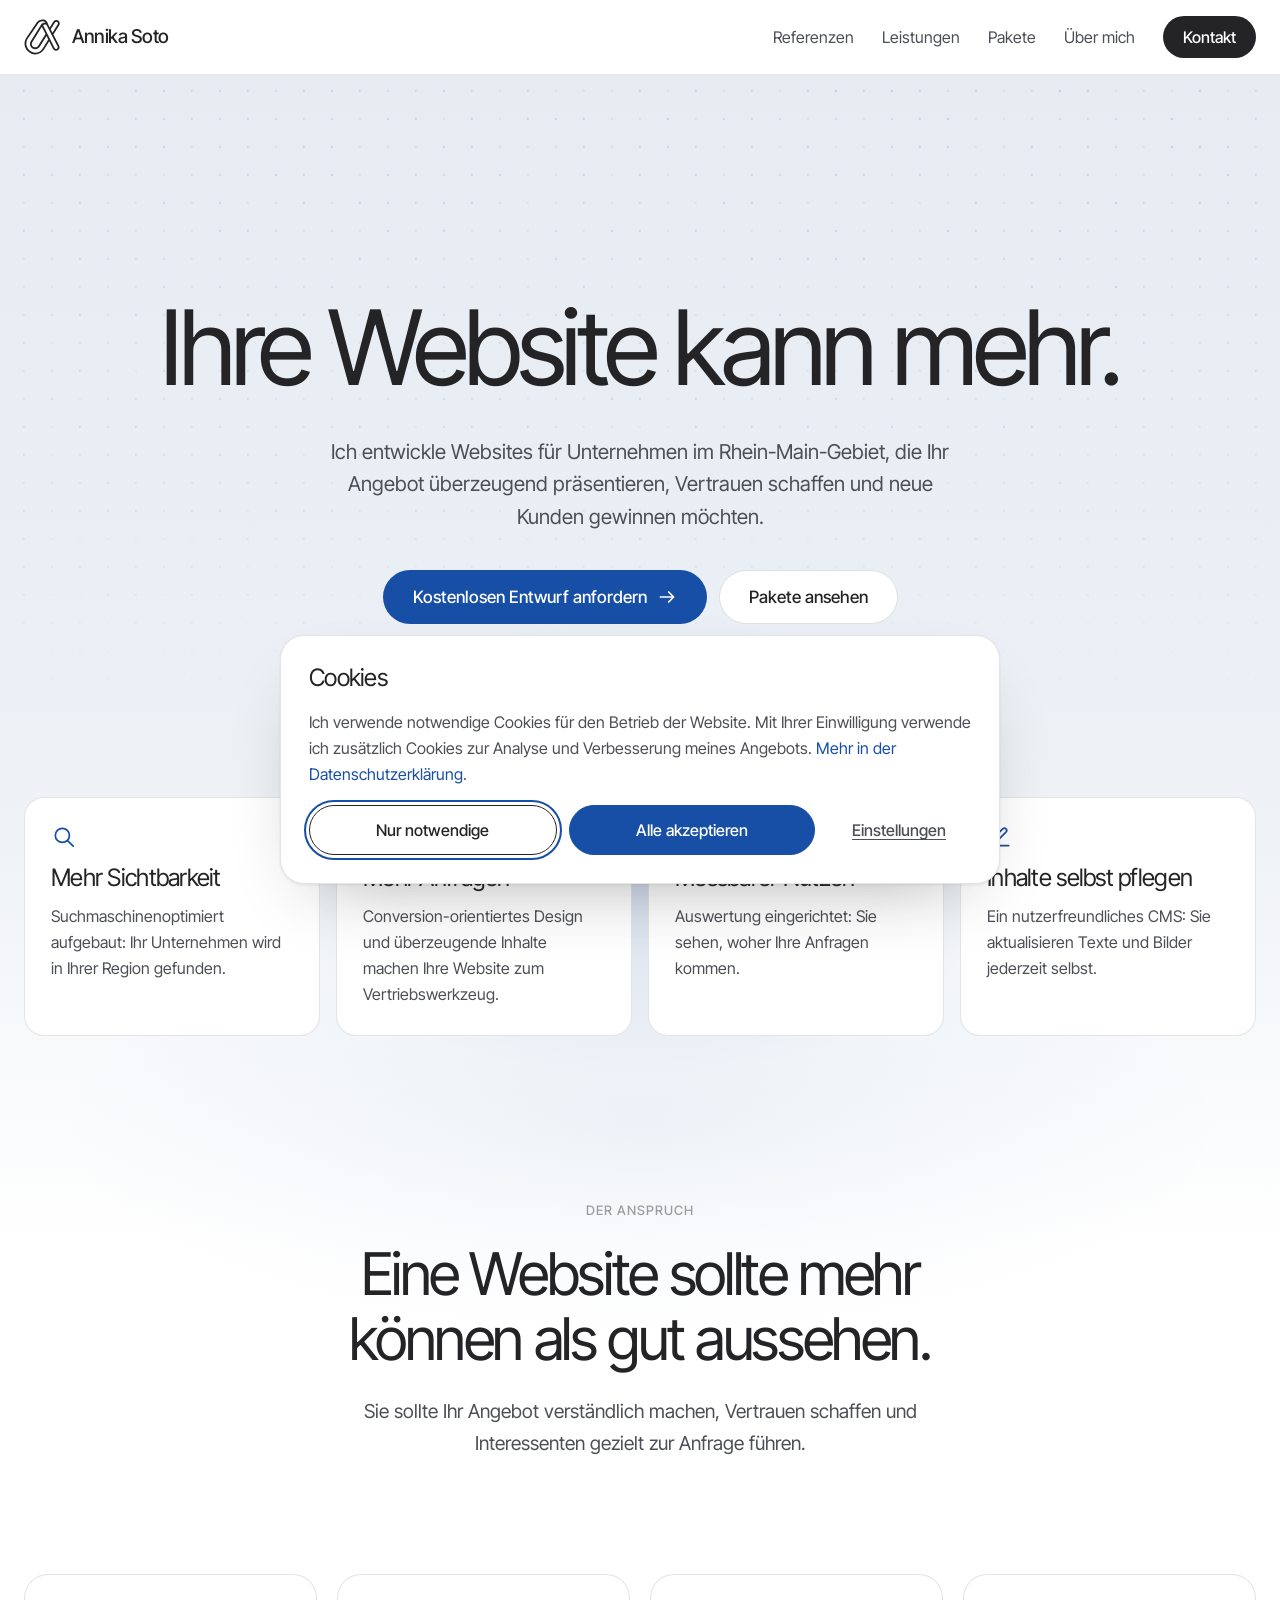
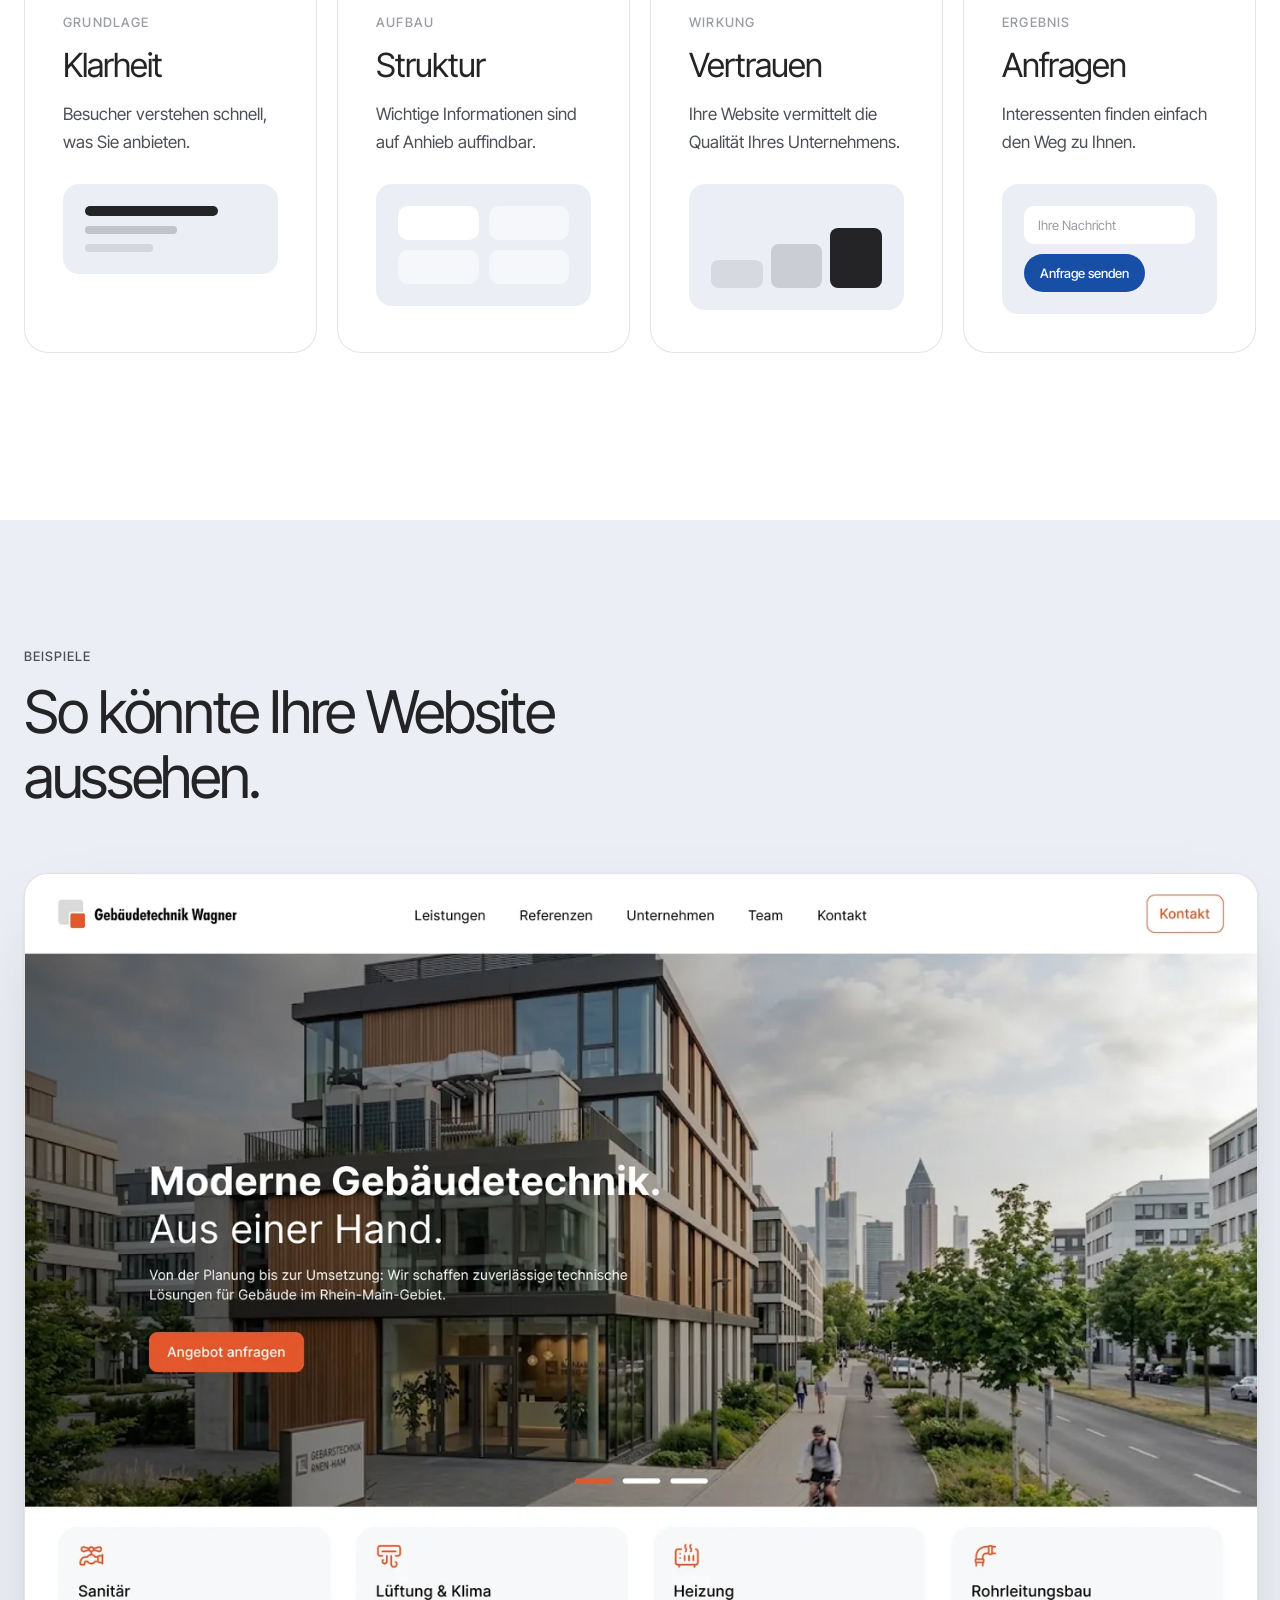
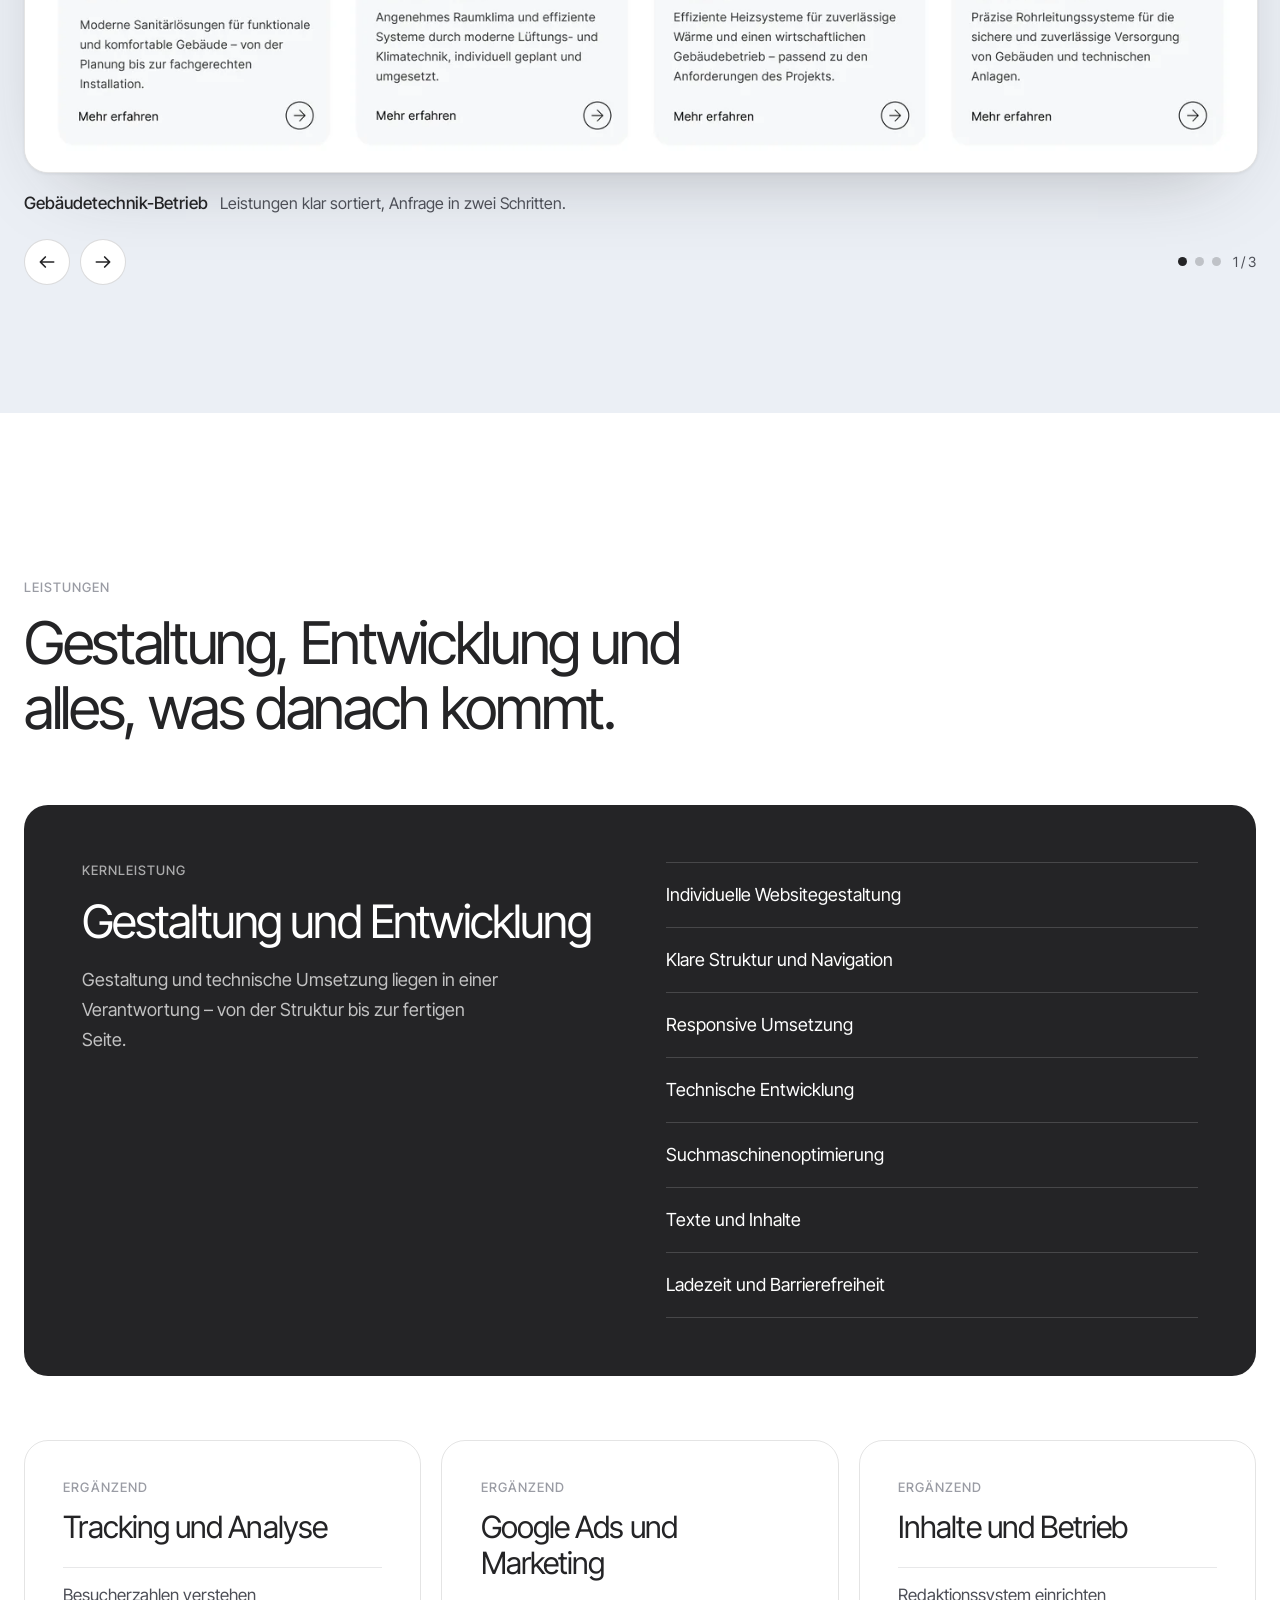
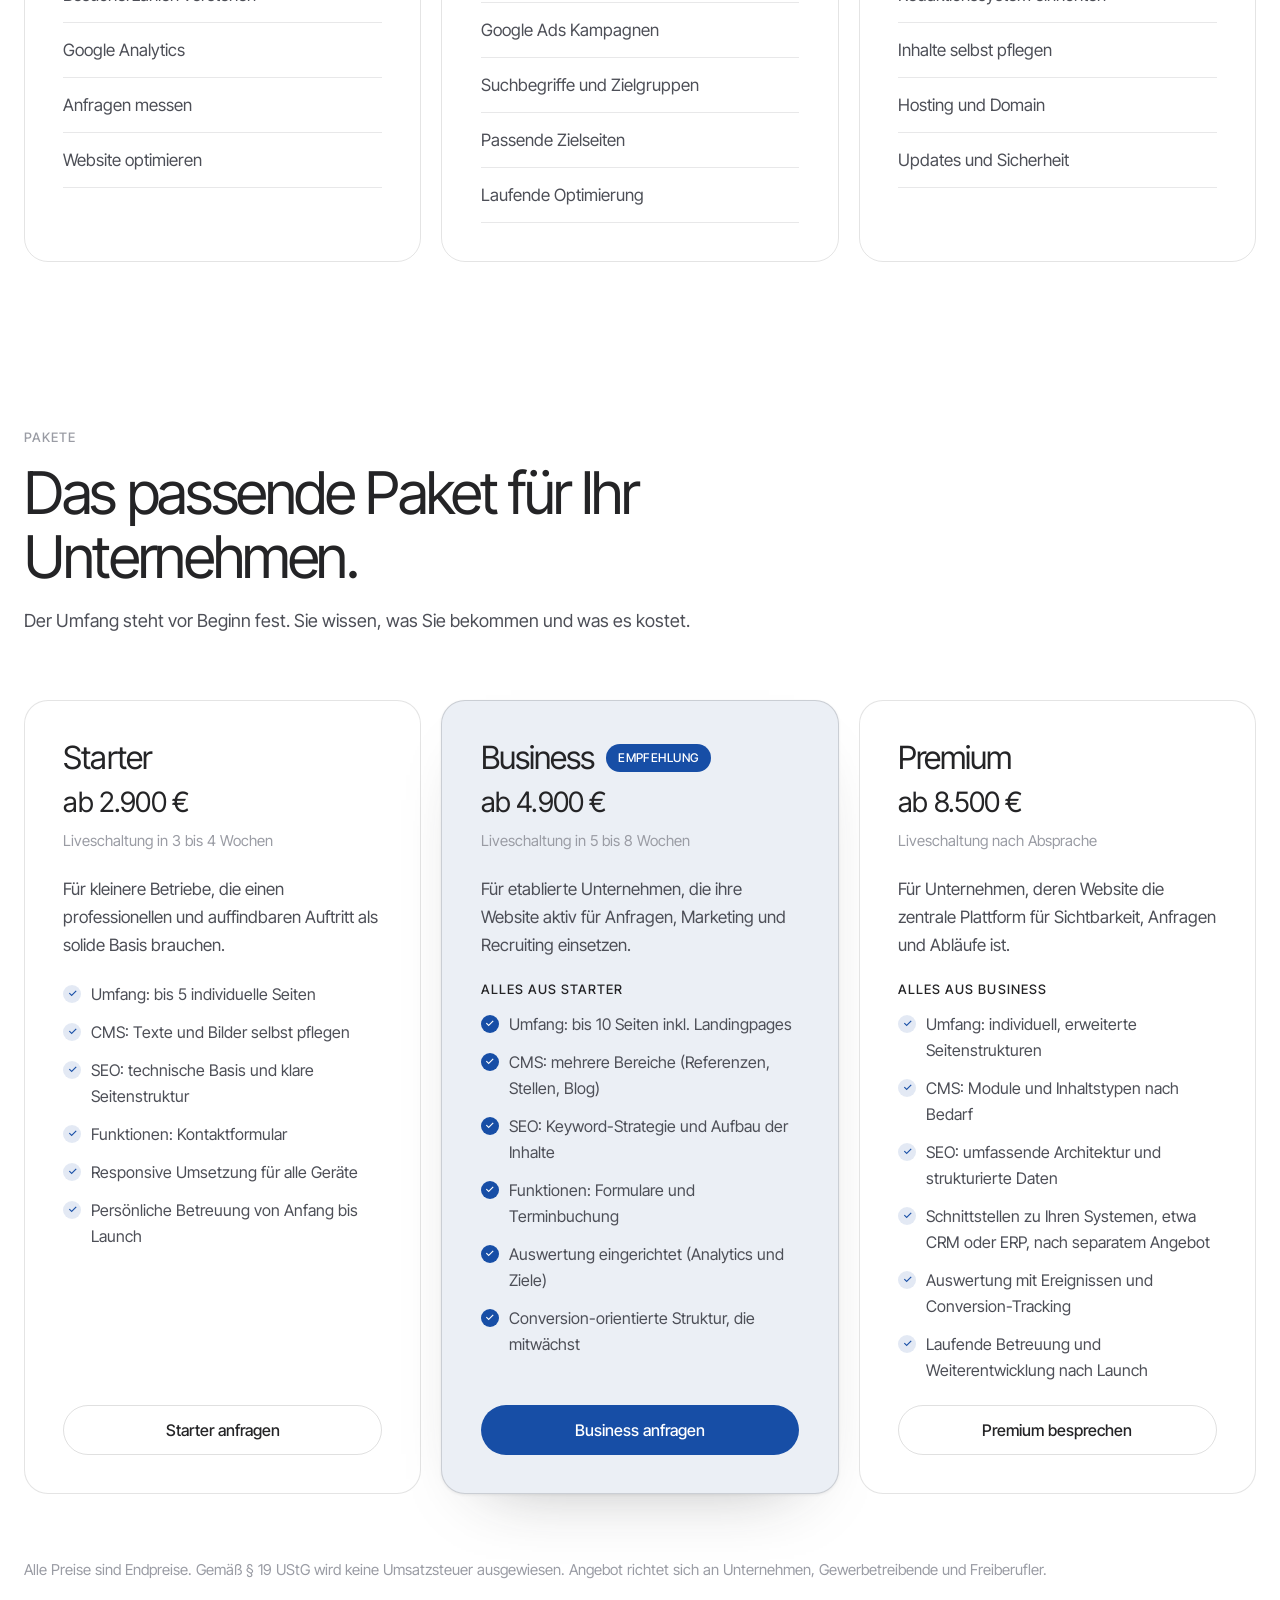
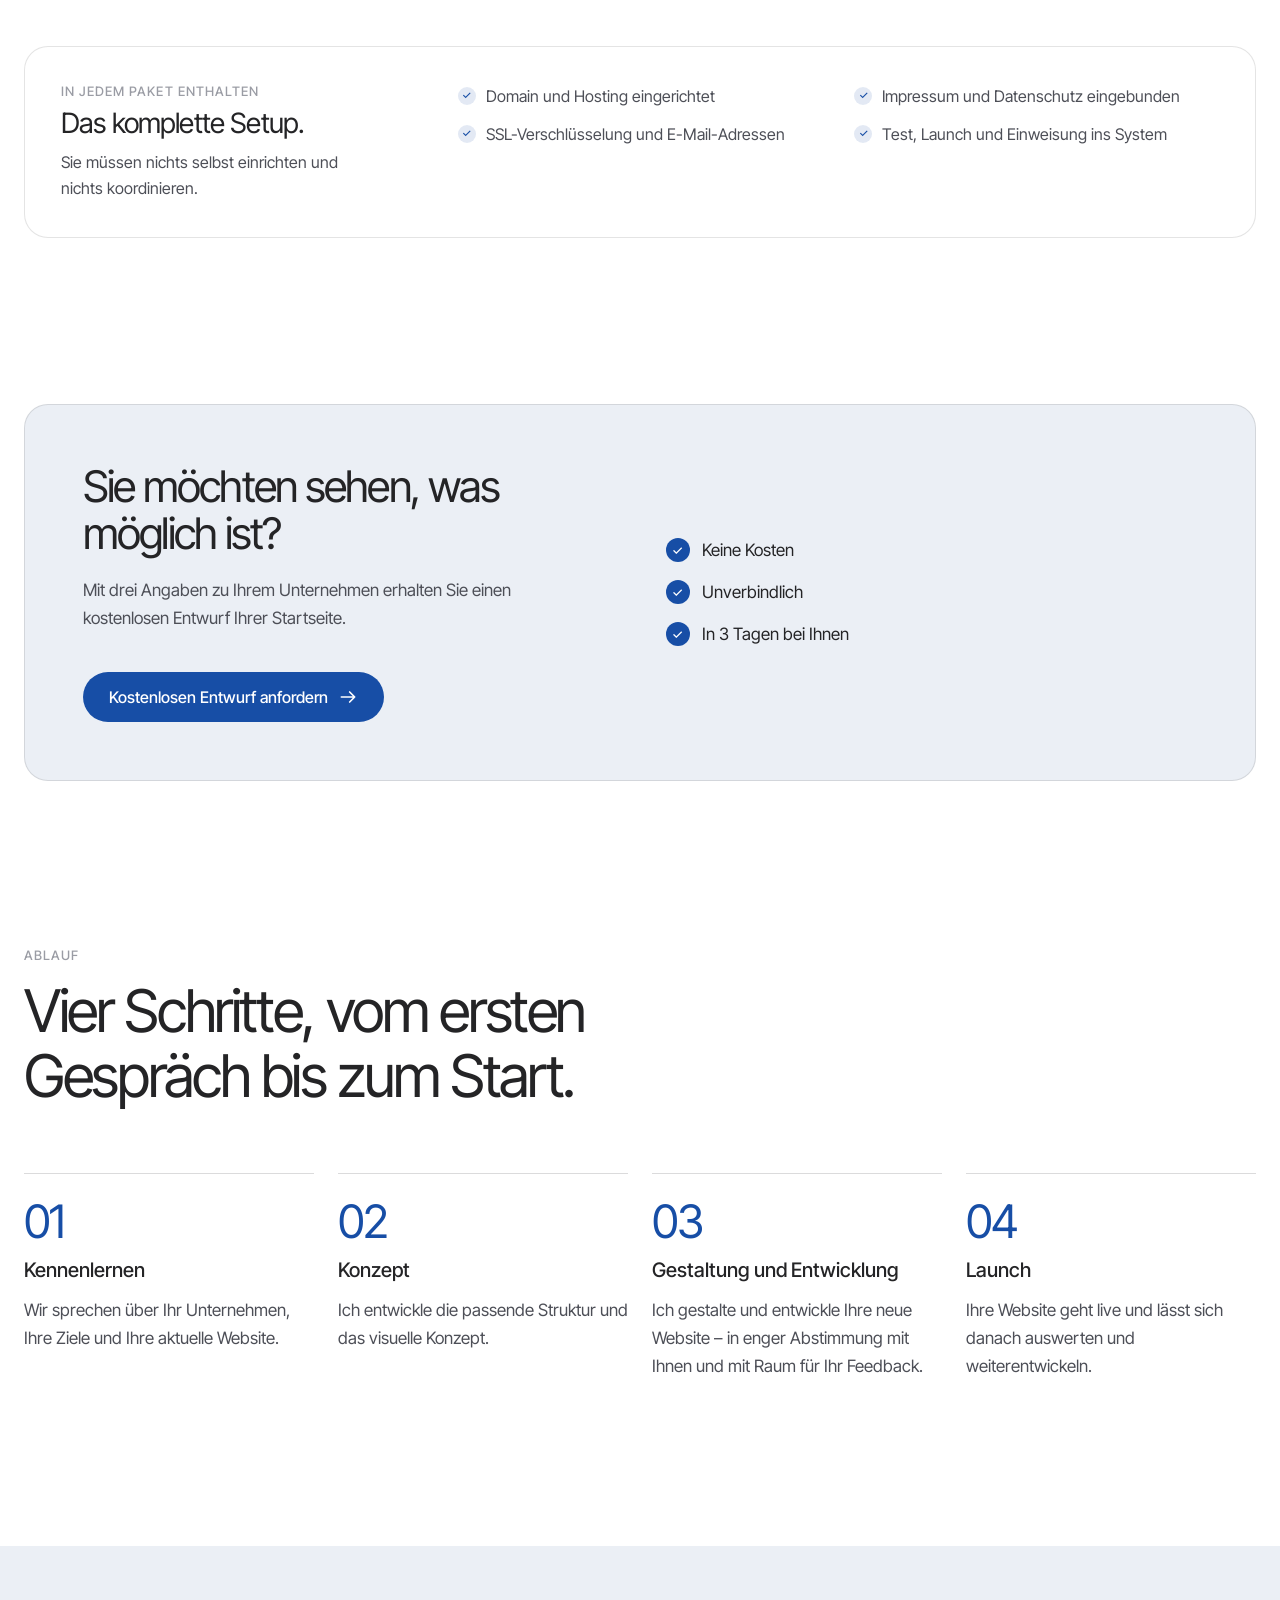
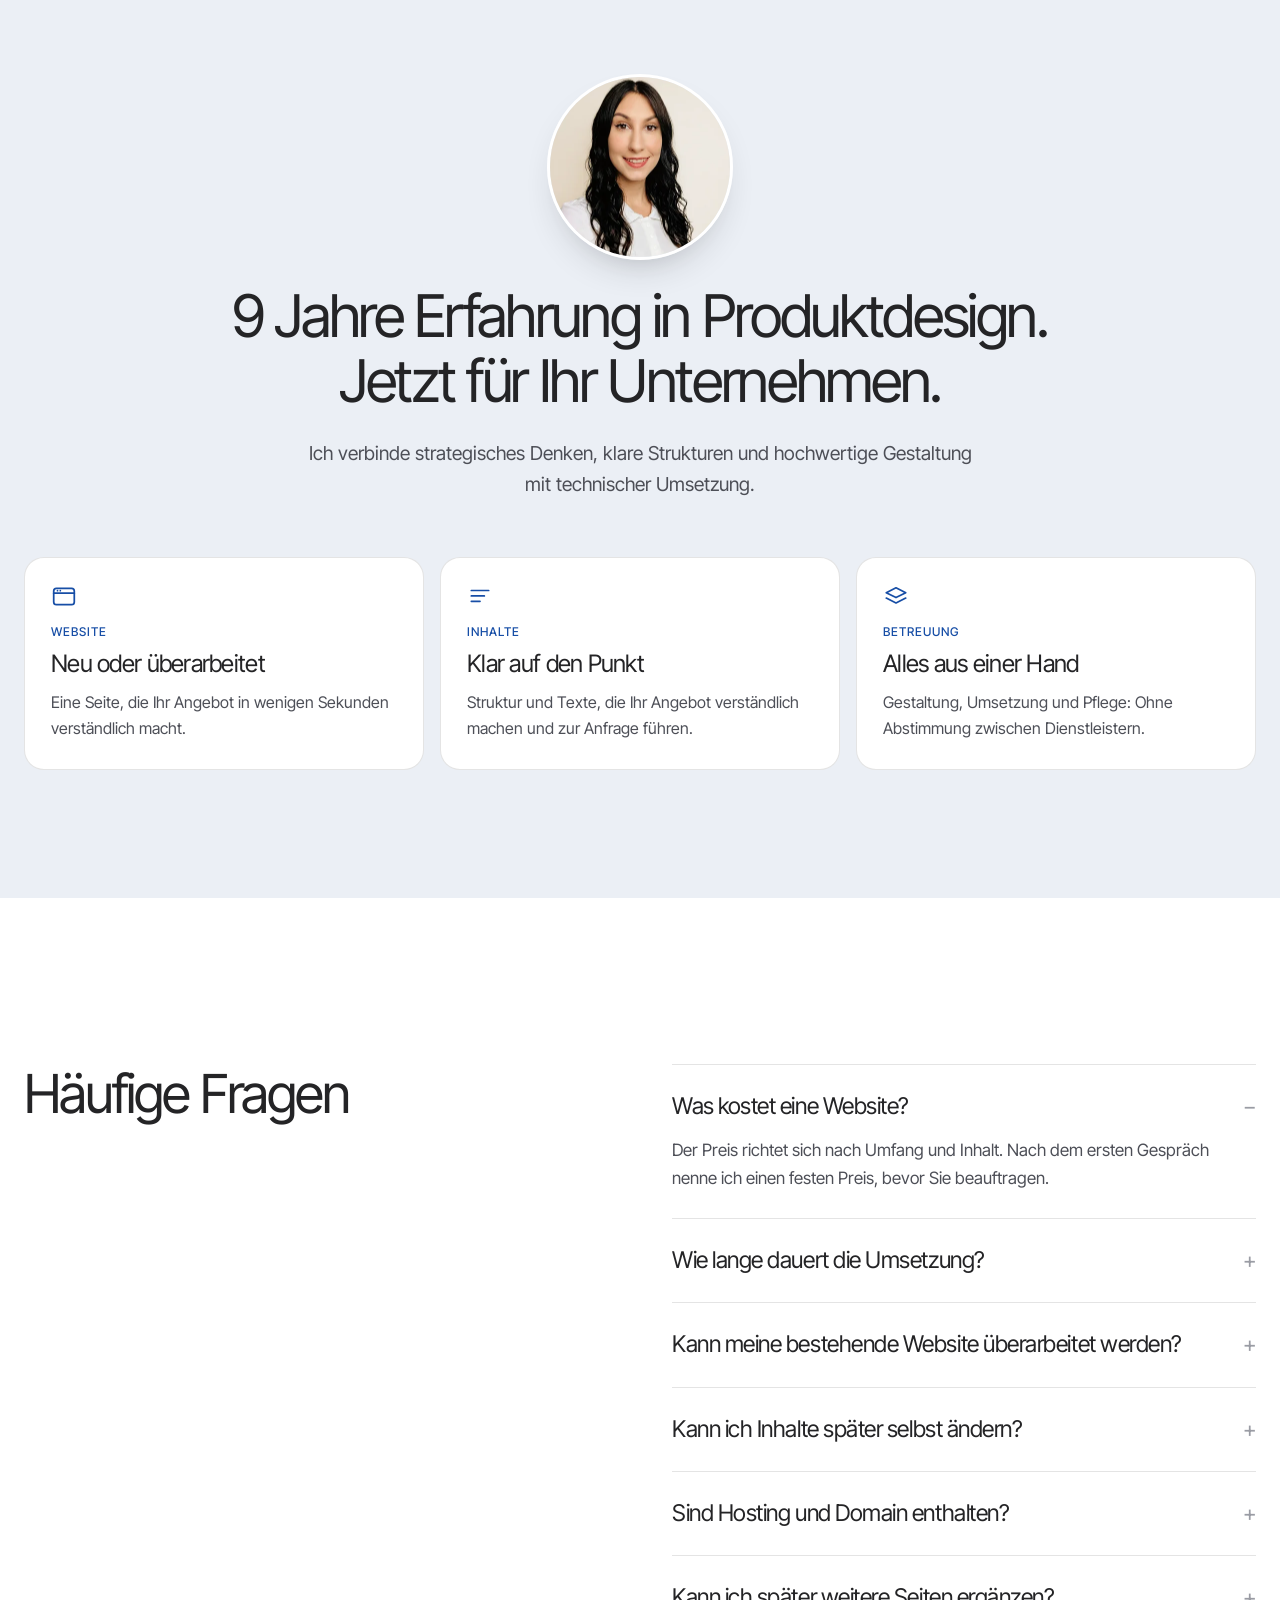
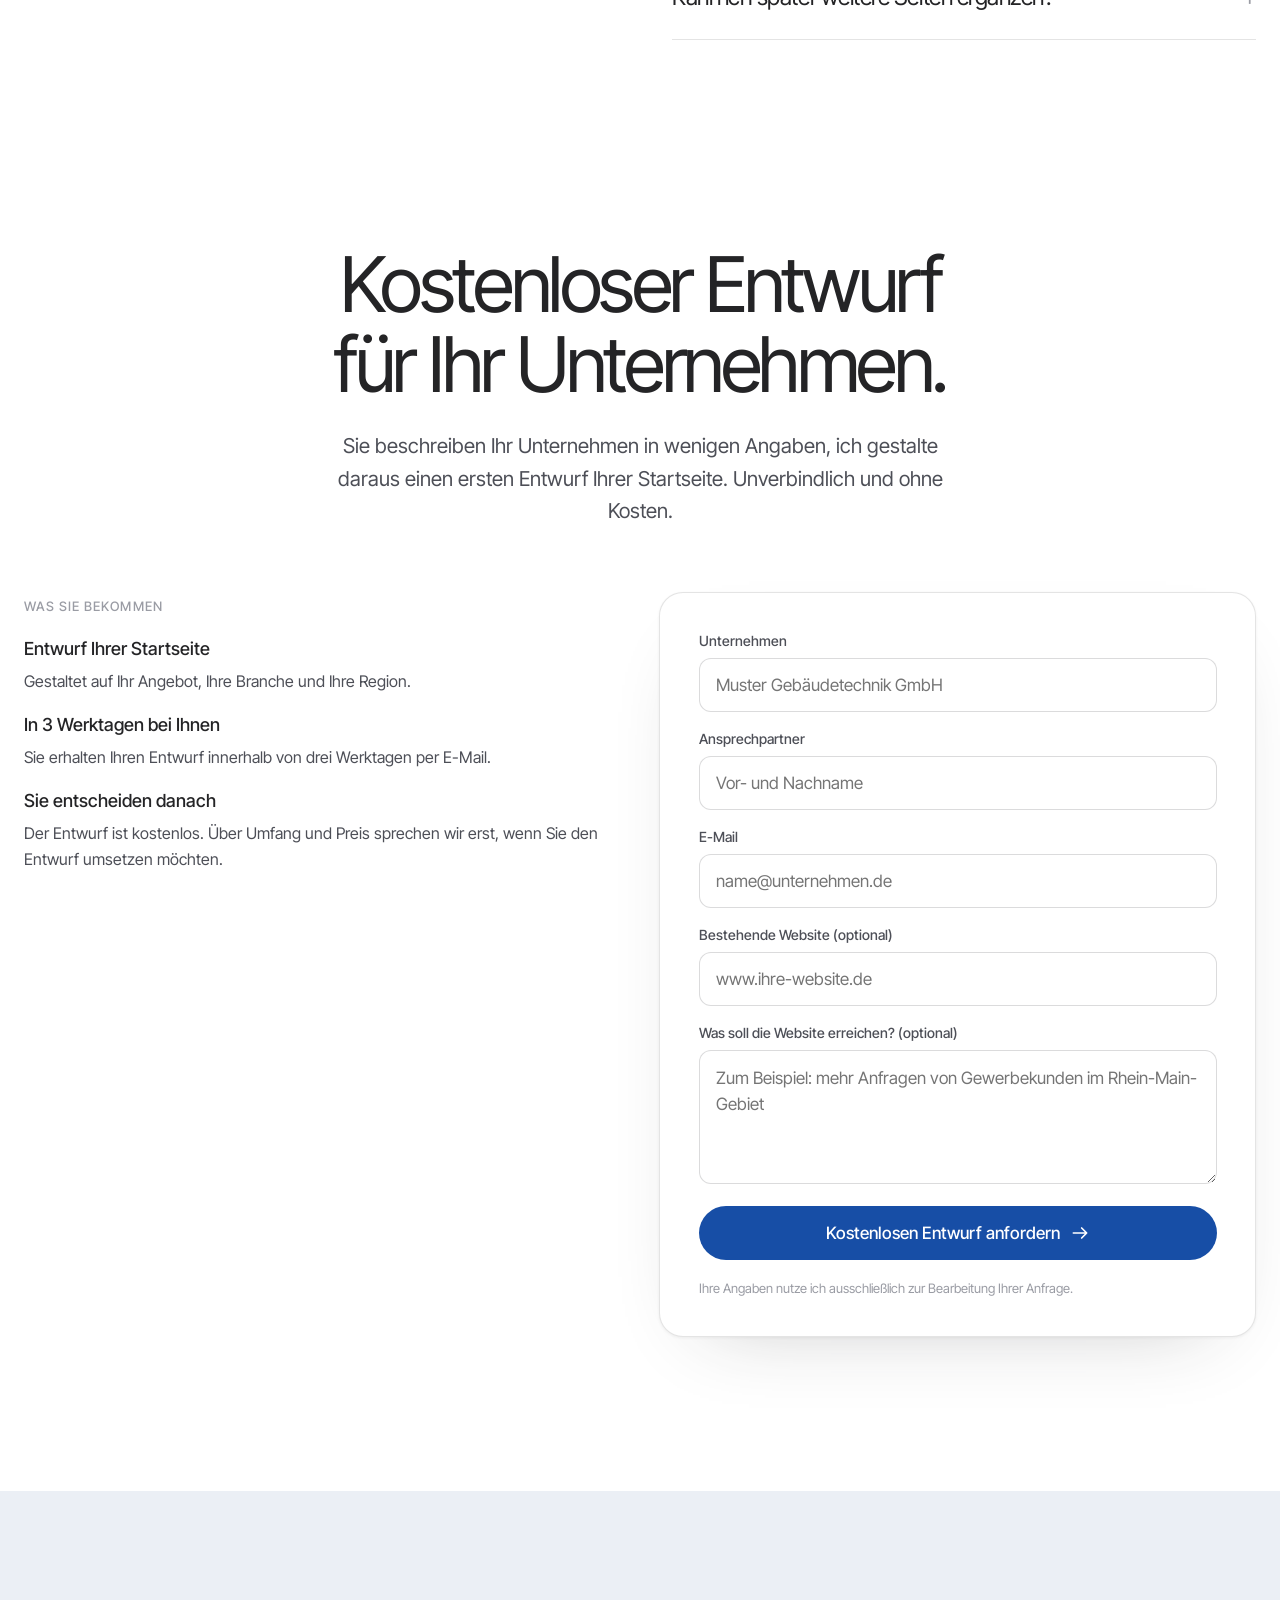
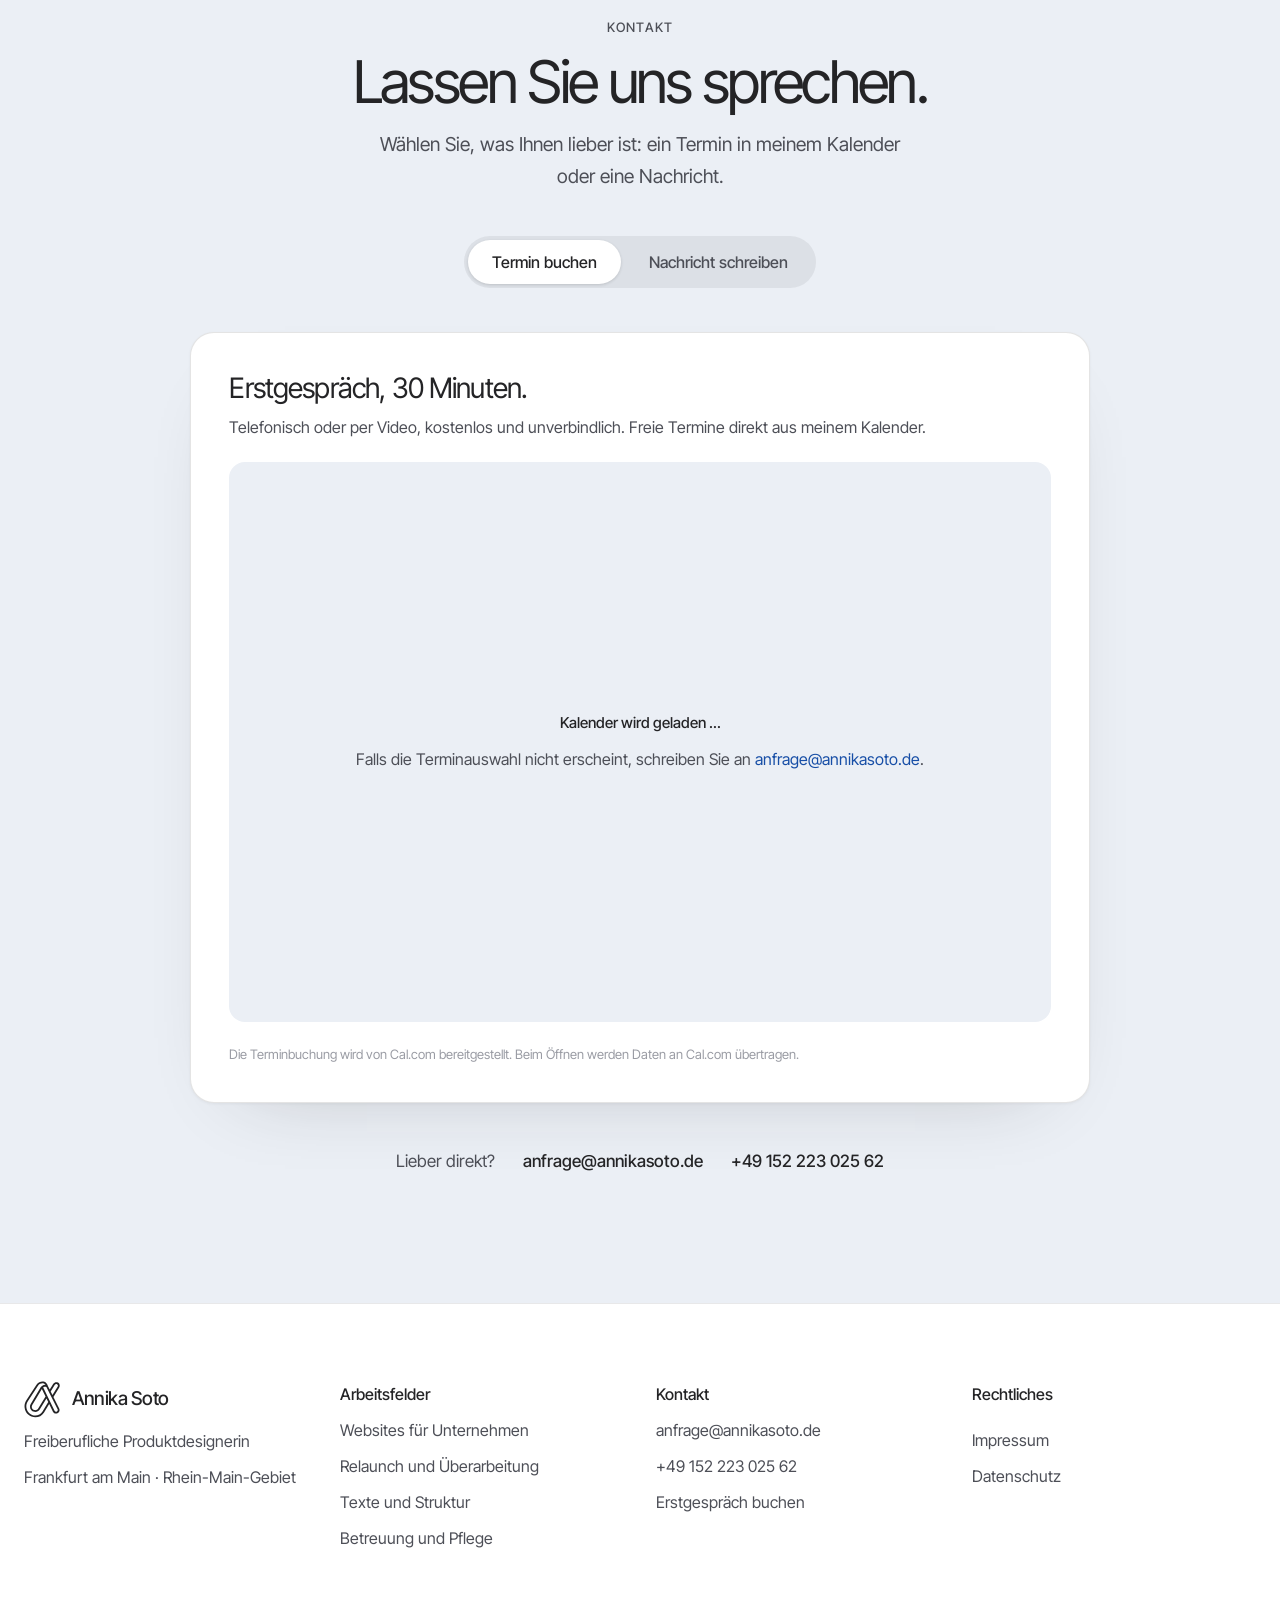
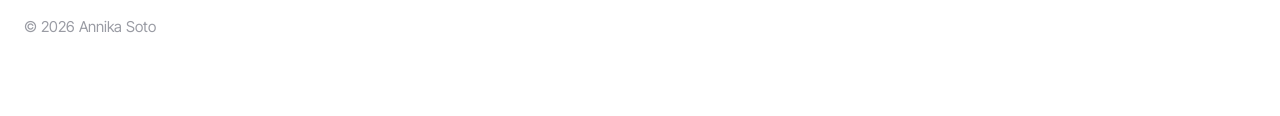
==== index.html @ c4342016 "Sprungmarken umbenennen: #kontakt und #entwurf Der Kontaktbereich (Termin und Nachricht) heisst jetz" ====
<!DOCTYPE html>
<html lang="de">
<head>
<meta charset="utf-8">
<meta name="viewport" content="width=device-width, initial-scale=1">
<title>Webdesign Frankfurt – Websites für Unternehmen | Annika Soto</title>
<meta name="description" content="Freiberufliche Produktdesignerin in Frankfurt am Main: Websites für Unternehmen im Rhein-Main-Gebiet – Gestaltung, Entwicklung und Betreuung aus einer Hand. Kostenloser Entwurf Ihrer Startseite.">
<meta name="robots" content="index, follow">
<meta name="author" content="Annika Soto">
<link rel="canonical" href="https://annikasoto.de/">
<meta property="og:type" content="website">
<meta property="og:locale" content="de_DE">
<meta property="og:site_name" content="Annika Soto">
<meta property="og:title" content="Webdesign Frankfurt – Websites für Unternehmen | Annika Soto">
<meta property="og:description" content="Websites für Unternehmen im Rhein-Main-Gebiet: Gestaltung, Entwicklung und Betreuung aus einer Hand. Kostenloser Entwurf Ihrer Startseite.">
<meta property="og:url" content="https://annikasoto.de/">
<meta property="og:image" content="https://annikasoto.de/bilder/mockup-hero.png">
<meta name="twitter:card" content="summary_large_image">
<script type="application/ld+json">{"@context":"https://schema.org","@type":"ProfessionalService","name":"Annika Soto – Webdesign & Produktdesign","description":"Websites für Unternehmen: Gestaltung, Entwicklung und Betreuung aus einer Hand.","url":"https://annikasoto.de/","email":"anfrage@annikasoto.de","telephone":"+4915222302562","image":"https://annikasoto.de/bilder/portrait-annika-soto.png","areaServed":["Frankfurt am Main","Rhein-Main-Gebiet"],"address":{"@type":"PostalAddress","addressLocality":"Frankfurt am Main","addressCountry":"DE"},"founder":{"@type":"Person","name":"Annika Soto","jobTitle":"Produktdesignerin"},"knowsLanguage":"de"}</script>
<script type="application/ld+json">{"@context":"https://schema.org","@type":"FAQPage","mainEntity":[{"@type":"Question","name":"Was kostet eine Website?","acceptedAnswer":{"@type":"Answer","text":"Der Preis richtet sich nach Umfang und Inhalt. Nach dem ersten Gespräch nenne ich einen festen Preis, bevor Sie beauftragen."}},{"@type":"Question","name":"Wie lange dauert die Umsetzung?","acceptedAnswer":{"@type":"Answer","text":"Ein Auftritt mit wenigen Seiten braucht in der Regel drei bis vier Wochen, ein größerer Auftritt entsprechend länger. Der Termin steht im Angebot."}},{"@type":"Question","name":"Kann meine bestehende Website überarbeitet werden?","acceptedAnswer":{"@type":"Answer","text":"Ja. Wir sehen uns an, was bleibt und was neu aufgebaut wird. Oft genügt eine neue Struktur mit vorhandenen Inhalten."}},{"@type":"Question","name":"Kann ich Inhalte später selbst ändern?","acceptedAnswer":{"@type":"Answer","text":"Auf Wunsch richte ich Bereiche ein, die Sie selbst pflegen, etwa Texte, Bilder und Stellenangebote."}},{"@type":"Question","name":"Sind Hosting und Domain enthalten?","acceptedAnswer":{"@type":"Answer","text":"Ich richte beides ein und betreue es auf Wunsch. Die Kosten laufen direkt über Ihren Anbieter, damit Sie Eigentümer bleiben."}},{"@type":"Question","name":"Kann ich später weitere Seiten ergänzen?","acceptedAnswer":{"@type":"Answer","text":"Ja. Die Seite ist so gebaut, dass weitere Abschnitte und Seiten im gleichen System entstehen."}}]}</script>
<link rel="preconnect" href="https://fonts.googleapis.com">
<link rel="preconnect" href="https://fonts.gstatic.com" crossorigin>
<link rel="preload" as="style" href="https://fonts.googleapis.com/css2?family=Inter+Tight:wght@400;500&display=swap">
<link rel="stylesheet" href="https://fonts.googleapis.com/css2?family=Inter+Tight:wght@400;500&display=swap">
<link rel="icon" href="bilder/logo-annika-soto.svg" type="image/svg+xml">
<link rel="stylesheet" href="assets/style.css">
</head>
<body>
<a class="skip-link" href="#inhalt">Zum Inhalt springen</a>
<div class="s1">

  <header class="s2">
    <div class="s3">
      <a href="#" class="h1 s4">
        <img src="bilder/logo-annika-soto.svg" alt="Logo Annika Soto" width="40" height="41" class="s5">
        <span class="s6">Annika Soto</span>
      </a>
      <nav aria-label="Hauptnavigation" class="s7">
        
        <a href="#referenzen" class="h1 s8">Referenzen</a>
        <a href="#leistungen" class="h1 s8">Leistungen</a>
        <a href="#pakete" class="h1 s8">Pakete</a>
        <a href="#erfahrung" class="h1 s8">Über mich</a>
        <a href="#kontakt" class="h2 s9">Kontakt</a>
      </nav>
    </div>
  </header>

  <main id="inhalt">
  <div class="s10">
  <div class="s11"></div>
  <div class="s12"></div>
  <div class="s13"></div>
  <canvas aria-hidden="true" data-dot-size="1.6" data-spacing="28" data-color="#174EA6" data-glow="0.4" data-noise="0.3" data-wave-radius="280" class="dot-field s14"></canvas>
  <div class="s15">
    
    <h1 class="s16">Ihre Website kann mehr.</h1>
    <div class="s17">Ich entwickle Websites für Unternehmen im Rhein-Main-Gebiet, die Ihr Angebot überzeugend präsentieren, Vertrauen schaffen und neue Kunden gewinnen möchten.</div>
    <div class="s18">
      <a href="#entwurf" class="h3 s19">Kostenlosen Entwurf anfordern<svg width="20" height="20" viewBox="0 0 24 24" fill="none" aria-hidden="true" class="s20"><path d="M4 12H20M14 18L20 12L14 6" stroke="currentColor" stroke-width="2" stroke-linecap="round" stroke-linejoin="round"></path></svg></a>
      <a href="#pakete" class="h4 s21">Pakete ansehen</a>
    </div>
  </div>
  </div>

  <div data-reveal="" class="s22">
    <div class="h5 s23">
      <svg viewBox="0 0 24 24" fill="none" stroke="#174EA6" stroke-width="1.6" stroke-linecap="round" stroke-linejoin="round" aria-hidden="true" focusable="false" class="s24"><circle cx="10.5" cy="10.5" r="6.5"></circle><path d="m15.5 15.5 5 5"></path></svg>
      
      <h3 class="s25">Mehr Sichtbarkeit</h3>
      <div class="s26">Suchmaschinenoptimiert aufgebaut: Ihr Unternehmen wird in Ihrer Region gefunden.</div>
    </div>
    <div class="h5 s23">
      <svg viewBox="0 0 24 24" fill="none" stroke="#174EA6" stroke-width="1.6" stroke-linecap="round" stroke-linejoin="round" aria-hidden="true" focusable="false" class="s24"><rect x="2.5" y="5" width="19" height="14" rx="2.5"></rect><path d="m3.5 7 8.5 6 8.5-6"></path></svg>
      
      <h3 class="s25">Mehr Anfragen</h3>
      <div class="s26">Conversion-orientiertes Design und überzeugende Inhalte machen Ihre Website zum Vertriebswerkzeug.</div>
    </div>
    <div class="h5 s23">
      <svg viewBox="0 0 24 24" fill="none" stroke="#174EA6" stroke-width="1.6" stroke-linecap="round" stroke-linejoin="round" aria-hidden="true" focusable="false" class="s24"><path d="M4 20V10"></path><path d="M10 20V4"></path><path d="M16 20v-7"></path><path d="M22 20H2"></path></svg>
      
      <h3 class="s25">Messbarer Nutzen</h3>
      <div class="s26">Auswertung eingerichtet: Sie sehen, woher Ihre Anfragen kommen.</div>
    </div>
    <div class="h5 s23">
      <svg viewBox="0 0 24 24" fill="none" stroke="#174EA6" stroke-width="1.6" stroke-linecap="round" stroke-linejoin="round" aria-hidden="true" focusable="false" class="s24"><path d="M4 20h16"></path><path d="M14.5 4.5a2.1 2.1 0 0 1 3 3L9 16l-4 1 1-4 8.5-8.5Z"></path></svg>
      
      <h3 class="s25">Inhalte selbst pflegen</h3>
      <div class="s26">Ein nutzerfreundliches CMS: Sie aktualisieren Texte und Bilder jederzeit selbst.</div>
    </div>
    
  </div>

  <div data-reveal="" class="s27">
    <div class="s28">DER ANSPRUCH</div>
    <h2 class="s29">Eine Website sollte mehr können als gut aussehen.</h2>
    <div class="s30">Sie sollte Ihr Angebot verständlich machen, Vertrauen schaffen und Interessenten gezielt zur Anfrage führen.</div>
  </div>

  <div id="websites" data-reveal="" class="s31">
    <div class="h5 s32">
      <div class="s28">Grundlage</div>
      <h3 class="s33">Klarheit</h3>
      <div class="s34">Besucher verstehen schnell, was Sie anbieten.</div>
      <div class="s35">
        <div class="s36"></div>
        <div class="s37"></div>
        <div class="s38"></div>
      </div>
    </div>
    <div class="h5 s32">
      <div class="s28">Aufbau</div>
      <h3 class="s33">Struktur</h3>
      <div class="s34">Wichtige Informationen sind auf Anhieb auffindbar.</div>
      <div class="s39">
        <div class="s40"></div>
        <div class="s41"></div>
        <div class="s41"></div>
        <div class="s41"></div>
      </div>
    </div>
    <div class="h5 s32">
      <div class="s28">Wirkung</div>
      <h3 class="s33">Vertrauen</h3>
      <div class="s34">Ihre Website vermittelt die Qualität Ihres Unternehmens.</div>
      <div class="s42">
        <div class="s43"></div>
        <div class="s44"></div>
        <div class="s45"></div>
      </div>
    </div>
    <div class="h5 s32">
      <div class="s28">Ergebnis</div>
      <h3 class="s33">Anfragen</h3>
      <div class="s34">Interessenten finden einfach den Weg zu Ihnen.</div>
      <div class="s35">
        <div class="s46">Ihre Nachricht</div>
        <div class="s47">Anfrage senden</div>
      </div>
    </div>
  </div>

  <div id="referenzen" data-reveal="" class="s48">
    <div class="s49">
      <div class="s50">
        <div class="s51">BEISPIELE</div>
        <h2 class="s52">So könnte Ihre Website aussehen.</h2>
      </div>
      <div class="s53">
        <div data-slide="0" class="slide s54">
            <picture><source type="image/webp" srcset="bilder/beispiel-gebaeudetechnik-1440.webp 1440w, bilder/beispiel-gebaeudetechnik.webp 2880w" sizes="(max-width: 1288px) calc(100vw - 48px), 1192px"><img width="2880" height="2098" loading="lazy" decoding="async" src="bilder/beispiel-gebaeudetechnik.png" alt="Beispielkonzept Startseite eines Gebäudetechnik-Betriebs" class="s55"></picture>
            <div class="s56">
              <div class="s57">Gebäudetechnik-Betrieb</div>
              <div class="s58">Leistungen klar sortiert, Anfrage in zwei Schritten.</div>
            </div>
          </div>
        <div data-slide="1" hidden class="slide s54">
            <picture><source type="image/webp" srcset="bilder/beispiel-immobilien-1440.webp 1440w, bilder/beispiel-immobilien.webp 2880w" sizes="(max-width: 1288px) calc(100vw - 48px), 1192px"><img width="2880" height="1998" loading="lazy" decoding="async" src="bilder/beispiel-immobilien.png" alt="Beispielkonzept einer Startseite für eine Immobilienvermittlung" class="s59"></picture>
            <div class="s56">
              <div class="s57">Immobilienvermittlung</div>
              <div class="s58">Hochwertiger Auftritt, Objektsuche direkt auf der Startseite.</div>
            </div>
          </div>
        <div data-slide="2" hidden class="slide s54">
            <picture><source type="image/webp" srcset="bilder/beispiel-kanzlei-1440.webp 1440w, bilder/beispiel-kanzlei.webp 2880w" sizes="(max-width: 1288px) calc(100vw - 48px), 1192px"><img width="2880" height="1998" loading="lazy" decoding="async" src="bilder/beispiel-kanzlei.png" alt="Beispielkonzept einer Startseite für eine Rechtsanwaltskanzlei" class="s59"></picture>
            <div class="s56">
              <div class="s57">Rechtsanwaltskanzlei</div>
              <div class="s58">Seriöser Auftritt, Erstgespräch in einem Schritt angefragt.</div>
            </div>
          </div>
        <div class="s60">
          <div class="s61">
            <button type="button" data-action="prev" aria-label="Vorheriges Beispiel" class="h6 s62"><svg width="20" height="20" viewBox="0 0 24 24" fill="none" aria-hidden="true" class="s63"><path d="M4 12H20M14 18L20 12L14 6" stroke="currentColor" stroke-width="2" stroke-linecap="round" stroke-linejoin="round"></path></svg></button>
            <button type="button" data-action="next" aria-label="Nächstes Beispiel" class="h6 s62"><svg width="20" height="20" viewBox="0 0 24 24" fill="none" aria-hidden="true" class="s20"><path d="M4 12H20M14 18L20 12L14 6" stroke="currentColor" stroke-width="2" stroke-linecap="round" stroke-linejoin="round"></path></svg></button>
          </div>
          <div class="s64">
            <div class="s65">
              <button type="button" data-go="0" aria-current="true" aria-label="Beispiel 1" class="slider-dot s66"></button>
              <button type="button" data-go="1" aria-current="false" aria-label="Beispiel 2" class="slider-dot s66"></button>
              <button type="button" data-go="2" aria-current="false" aria-label="Beispiel 3" class="slider-dot s66"></button>
            </div>
            <div aria-live="polite" data-slider-counter class="s67">1 / 3</div>
          </div>
        </div>
      </div>
    </div>
  </div>

  <div id="leistungen" data-reveal="" class="s68">
    <div class="s50">
      <div class="s28">LEISTUNGEN</div>
      <h2 class="s52">Gestaltung, Entwicklung und alles, was danach kommt.</h2>
    </div>
    <div class="s69">
      <div class="s54">
        <div class="s70">Kernleistung</div>
        <h3 class="s71">Gestaltung und Entwicklung</h3>
        <div class="s72">Gestaltung und technische Umsetzung liegen in einer Verantwortung – von der Struktur bis zur fertigen Seite.</div>
      </div>
      <div class="s73">
        <div class="s74">Individuelle Websitegestaltung</div>
        <div class="s74">Klare Struktur und Navigation</div>
        <div class="s74">Responsive Umsetzung</div>
        <div class="s74">Technische Entwicklung</div>
        <div class="s74">Suchmaschinenoptimierung</div>
        <div class="s74">Texte und Inhalte</div>
        <div class="s75">Ladezeit und Barrierefreiheit</div>
      </div>
    </div>
    <div class="s76">
      <div class="s77">
        <div class="s28">Ergänzend</div>
        <div class="s78">Tracking und Analyse</div>
        <div class="s79">
          <div class="s80">Besucherzahlen verstehen</div>
          <div class="s80">Google Analytics</div>
          <div class="s80">Anfragen messen</div>
          <div class="s81">Website optimieren</div>
        </div>
      </div>
      <div class="s77">
        <div class="s28">Ergänzend</div>
        <div class="s78">Google Ads und Marketing</div>
        <div class="s79">
          <div class="s80">Google Ads Kampagnen</div>
          <div class="s80">Suchbegriffe und Zielgruppen</div>
          <div class="s80">Passende Zielseiten</div>
          <div class="s81">Laufende Optimierung</div>
        </div>
      </div>
      <div class="s77">
        <div class="s28">Ergänzend</div>
        <div class="s78">Inhalte und Betrieb</div>
        <div class="s79">
          <div class="s80">Redaktionssystem einrichten</div>
          <div class="s80">Inhalte selbst pflegen</div>
          <div class="s80">Hosting und Domain</div>
          <div class="s81">Updates und Sicherheit</div>
        </div>
      </div>
    </div>
  </div>

  <div id="pakete" data-reveal="" class="s68">
    <div class="s82">
      <div class="s28">PAKETE</div>
      <h2 class="s52">Das passende Paket für Ihr Unternehmen.</h2>
      <div class="s83">Der Umfang steht vor Beginn fest. Sie wissen, was Sie bekommen und was es kostet.</div>
    </div>
    <div class="s84">
      <div class="h5 s85">
        <div class="s86">
          <div class="s87">
            <h3 class="s88">Starter</h3>
          </div>
          <div class="s89">ab 2.900 €</div>
          <div class="s90">Liveschaltung in 3 bis 4 Wochen</div>
        </div>
        <div class="s34">Für kleinere Betriebe, die einen professionellen und auffindbaren Auftritt als solide Basis brauchen.</div>
        <div class="s91">
        <div class="s92">
          <span class="s93">✓</span>
          <span>Umfang: bis 5 individuelle Seiten</span>
        </div>
        <div class="s92">
          <span class="s93">✓</span>
          <span>CMS: Texte und Bilder selbst pflegen</span>
        </div>
        <div class="s92">
          <span class="s93">✓</span>
          <span>SEO: technische Basis und klare Seitenstruktur</span>
        </div>
        <div class="s92">
          <span class="s93">✓</span>
          <span>Funktionen: Kontaktformular</span>
        </div>
        <div class="s92">
          <span class="s93">✓</span>
          <span>Responsive Umsetzung für alle Geräte</span>
        </div>
        <div class="s92">
          <span class="s93">✓</span>
          <span>Persönliche Betreuung von Anfang bis Launch</span>
        </div>
        </div>
        <a href="mailto:anfrage@annikasoto.de?subject=Anfrage%20zu%20Starter-Paket" class="h4 s94">Starter anfragen</a>
      </div>
      <div class="h5 s95">
        <div class="s86">
          <div class="s87">
            <h3 class="s88">Business</h3>
            <div class="s96">Empfehlung</div>
          </div>
          <div class="s89">ab 4.900 €</div>
          <div class="s90">Liveschaltung in 5 bis 8 Wochen</div>
        </div>
        <div class="s34">Für etablierte Unternehmen, die ihre Website aktiv für Anfragen, Marketing und Recruiting einsetzen.</div>
        <div class="s91">
        <div class="s97">Alles aus Starter</div>
        <div class="s92">
          <span class="s98">✓</span>
          <span>Umfang: bis 10 Seiten inkl. Landingpages</span>
        </div>
        <div class="s92">
          <span class="s98">✓</span>
          <span>CMS: mehrere Bereiche (Referenzen, Stellen, Blog)</span>
        </div>
        <div class="s92">
          <span class="s98">✓</span>
          <span>SEO: Keyword-Strategie und Aufbau der Inhalte</span>
        </div>
        <div class="s92">
          <span class="s98">✓</span>
          <span>Funktionen: Formulare und Terminbuchung</span>
        </div>
        <div class="s92">
          <span class="s98">✓</span>
          <span>Auswertung eingerichtet (Analytics und Ziele)</span>
        </div>
        <div class="s92">
          <span class="s98">✓</span>
          <span>Conversion-orientierte Struktur, die mitwächst</span>
        </div>
        </div>
        <a href="mailto:anfrage@annikasoto.de?subject=Anfrage%20zu%20Business-Paket" class="h3 s99">Business anfragen</a>
      </div>
      <div class="h5 s85">
        <div class="s86">
          <div class="s87">
            <h3 class="s88">Premium</h3>
          </div>
          <div class="s89">ab 8.500 €</div>
          <div class="s90">Liveschaltung nach Absprache</div>
        </div>
        <div class="s34">Für Unternehmen, deren Website die zentrale Plattform für Sichtbarkeit, Anfragen und Abläufe ist.</div>
        <div class="s91">
        <div class="s97">Alles aus Business</div>
        <div class="s92">
          <span class="s93">✓</span>
          <span>Umfang: individuell, erweiterte Seitenstrukturen</span>
        </div>
        <div class="s92">
          <span class="s93">✓</span>
          <span>CMS: Module und Inhaltstypen nach Bedarf</span>
        </div>
        <div class="s92">
          <span class="s93">✓</span>
          <span>SEO: umfassende Architektur und strukturierte Daten</span>
        </div>
        <div class="s92">
          <span class="s93">✓</span>
          <span>Schnittstellen zu Ihren Systemen, etwa CRM oder ERP, nach separatem Angebot</span>
        </div>
        <div class="s92">
          <span class="s93">✓</span>
          <span>Auswertung mit Ereignissen und Conversion-Tracking</span>
        </div>
        <div class="s92">
          <span class="s93">✓</span>
          <span>Laufende Betreuung und Weiterentwicklung nach Launch</span>
        </div>
        </div>
        <a href="mailto:anfrage@annikasoto.de?subject=Anfrage%20zu%20Premium-Paket" class="h4 s94">Premium besprechen</a>
      </div>
    </div>

    <div class="s90">Alle Preise sind Endpreise. Gemäß § 19 UStG wird keine Umsatzsteuer ausgewiesen. Angebot richtet sich an Unternehmen, Gewerbetreibende und Freiberufler.</div>

    <div class="s100">
      <div class="s101">
        <div class="s28">In jedem Paket enthalten</div>
        <div class="s102">Das komplette Setup.</div>
        <div class="s26">Sie müssen nichts selbst einrichten und nichts koordinieren.</div>
      </div>
      <div class="s103">
        <div class="s92">
          <span class="s93">✓</span>
          <span>Domain und Hosting eingerichtet</span>
        </div>
        <div class="s92">
          <span class="s93">✓</span>
          <span>SSL-Verschlüsselung und E-Mail-Adressen</span>
        </div>
      </div>
      <div class="s103">
        <div class="s92">
          <span class="s93">✓</span>
          <span>Impressum und Datenschutz eingebunden</span>
        </div>
        <div class="s92">
          <span class="s93">✓</span>
          <span>Test, Launch und Einweisung ins System</span>
        </div>
      </div>
    </div>
  </div>

  <div data-reveal="" class="s104">
    <div class="s105">
      <div class="s54">
        
        <h2 class="s106">Sie möchten sehen, was möglich ist?</h2>
        <div class="s107">Mit drei Angaben zu Ihrem Unternehmen erhalten Sie einen kostenlosen Entwurf Ihrer Startseite.</div>
        <div class="s108">
          
          
          
        </div>
        <a href="#entwurf" class="h3 s109">Kostenlosen Entwurf anfordern<svg width="20" height="20" viewBox="0 0 24 24" fill="none" aria-hidden="true" class="s20"><path d="M4 12H20M14 18L20 12L14 6" stroke="currentColor" stroke-width="2" stroke-linecap="round" stroke-linejoin="round"></path></svg></a>
      </div>
      <div class="s110">
          <div class="s64">
            <span class="s111">✓</span>
            <span class="s112">Keine Kosten</span>
          </div>
          <div class="s64">
            <span class="s111">✓</span>
            <span class="s112">Unverbindlich</span>
          </div>
          <div class="s64">
            <span class="s111">✓</span>
            <span class="s112">In 3 Tagen bei Ihnen</span>
          </div>
      </div>
    </div>
  </div>

  <div data-reveal="" class="s68">
    <div class="s82">
      <div class="s28">ABLAUF</div>
      <h2 class="s52">Vier Schritte, vom ersten Gespräch bis zum Start.</h2>
    </div>
    <div class="s113">
      <div class="s114">
        <div class="s115">01</div>
        <h3 class="s116">Kennenlernen</h3>
        <div class="s34">Wir sprechen über Ihr Unternehmen, Ihre Ziele und Ihre aktuelle Website.</div>
      </div>
      <div class="s114">
        <div class="s115">02</div>
        <h3 class="s116">Konzept</h3>
        <div class="s34">Ich entwickle die passende Struktur und das visuelle Konzept.</div>
      </div>
      <div class="s114">
        <div class="s115">03</div>
        <h3 class="s116">Gestaltung und Entwicklung</h3>
        <div class="s34">Ich gestalte und entwickle Ihre neue Website – in enger Abstimmung mit Ihnen und mit Raum für Ihr Feedback.</div>
      </div>
      <div class="s114">
        <div class="s115">04</div>
        <h3 class="s116">Launch</h3>
        <div class="s34">Ihre Website geht live und lässt sich danach auswerten und weiterentwickeln.</div>
      </div>
    </div>
  </div>

  <div id="erfahrung" data-reveal="" class="s48">
    <div class="s117">
      <div class="s118">
        <picture><source type="image/webp" srcset="bilder/portrait-annika-soto-360.webp 360w, bilder/portrait-annika-soto.webp 1080w" sizes="clamp(140px, 16vw, 180px)"><img src="bilder/portrait-annika-soto.png" alt="Porträt von Annika Soto" width="1080" height="1438" loading="lazy" decoding="async" class="s119"></picture>
      </div>
      
      <h2 class="s120">9 Jahre Erfahrung in Produktdesign. Jetzt für Ihr Unternehmen.</h2>
      <div class="s121">Ich verbinde strategisches Denken, klare Strukturen und hochwertige Gestaltung mit technischer Umsetzung.</div>
      <div class="s122">
        <div class="h5 s23">
        <svg viewBox="0 0 24 24" fill="none" stroke="#174EA6" stroke-width="1.6" stroke-linecap="round" stroke-linejoin="round" aria-hidden="true" focusable="false" class="s24"><rect x="2.5" y="4" width="19" height="15" rx="2.5"></rect><path d="M2.5 8.5h19"></path><path d="M6 6.2h.01M8.6 6.2h.01"></path></svg>
        <div class="s123">Website</div>
        <h3 class="s25">Neu oder überarbeitet</h3>
        <div class="s26">Eine Seite, die Ihr Angebot in wenigen Sekunden verständlich macht.</div>
        </div>
        <div class="h5 s23">
        <svg viewBox="0 0 24 24" fill="none" stroke="#174EA6" stroke-width="1.6" stroke-linecap="round" stroke-linejoin="round" aria-hidden="true" focusable="false" class="s24"><path d="M4 6h16"></path><path d="M4 11h12"></path><path d="M4 16h8"></path></svg>
        <div class="s123">Inhalte</div>
        <h3 class="s25">Klar auf den Punkt</h3>
        <div class="s26">Struktur und Texte, die Ihr Angebot verständlich machen und zur Anfrage führen.</div>
        </div>
        <div class="h5 s23">
        <svg viewBox="0 0 24 24" fill="none" stroke="#174EA6" stroke-width="1.6" stroke-linecap="round" stroke-linejoin="round" aria-hidden="true" focusable="false" class="s24"><path d="M12 3.5 21 8l-9 4.5L3 8l9-4.5Z"></path><path d="m3 13 9 4.5L21 13"></path></svg>
        <div class="s123">Betreuung</div>
        <h3 class="s25">Alles aus einer Hand</h3>
        <div class="s26">Gestaltung, Umsetzung und Pflege: Ohne Abstimmung zwischen Dienstleistern.</div>
        </div>
      </div>
      
    </div>
  </div>

  <div data-reveal="" class="s124">
    <div class="s125">
      
      <h2 class="s126">Häufige Fragen</h2>
    </div>
    <div class="s73">
      <div role="button" tabindex="0" data-faq="0" aria-expanded="true" aria-controls="faq-panel-0" class="s127">
        <div class="s128">
          <h3 class="s129">Was kostet eine Website?</h3>
          <div aria-hidden="true" data-faq-sign="0" class="s130">−</div>
        </div>
        <div id="faq-panel-0" data-faq-panel="0" class="s131">Der Preis richtet sich nach Umfang und Inhalt. Nach dem ersten Gespräch nenne ich einen festen Preis, bevor Sie beauftragen.</div>
      </div>
      <div role="button" tabindex="0" data-faq="1" aria-expanded="false" aria-controls="faq-panel-1" class="s127">
        <div class="s128">
          <h3 class="s129">Wie lange dauert die Umsetzung?</h3>
          <div aria-hidden="true" data-faq-sign="1" class="s130">+</div>
        </div>
        <div id="faq-panel-1" data-faq-panel="1" hidden class="s131">Ein Auftritt mit wenigen Seiten braucht in der Regel drei bis vier Wochen, ein größerer Auftritt entsprechend länger. Der Termin steht im Angebot.</div>
      </div>
      <div role="button" tabindex="0" data-faq="2" aria-expanded="false" aria-controls="faq-panel-2" class="s127">
        <div class="s128">
          <h3 class="s129">Kann meine bestehende Website überarbeitet werden?</h3>
          <div aria-hidden="true" data-faq-sign="2" class="s130">+</div>
        </div>
        <div id="faq-panel-2" data-faq-panel="2" hidden class="s131">Ja. Wir sehen uns an, was bleibt und was neu aufgebaut wird. Oft genügt eine neue Struktur mit vorhandenen Inhalten.</div>
      </div>
      <div role="button" tabindex="0" data-faq="3" aria-expanded="false" aria-controls="faq-panel-3" class="s127">
        <div class="s128">
          <h3 class="s129">Kann ich Inhalte später selbst ändern?</h3>
          <div aria-hidden="true" data-faq-sign="3" class="s130">+</div>
        </div>
        <div id="faq-panel-3" data-faq-panel="3" hidden class="s131">Auf Wunsch richte ich Bereiche ein, die Sie selbst pflegen, etwa Texte, Bilder und Stellenangebote. Alles andere ändere ich für Sie.</div>
      </div>
      <div role="button" tabindex="0" data-faq="4" aria-expanded="false" aria-controls="faq-panel-4" class="s127">
        <div class="s128">
          <h3 class="s129">Sind Hosting und Domain enthalten?</h3>
          <div aria-hidden="true" data-faq-sign="4" class="s130">+</div>
        </div>
        <div id="faq-panel-4" data-faq-panel="4" hidden class="s131">Ich richte beides ein und betreue es auf Wunsch. Die Kosten laufen direkt über Ihren Anbieter, damit Sie Eigentümer bleiben.</div>
      </div>
      <div role="button" tabindex="0" data-faq="5" aria-expanded="false" aria-controls="faq-panel-5" class="s132">
        <div class="s128">
          <h3 class="s129">Kann ich später weitere Seiten ergänzen?</h3>
          <div aria-hidden="true" data-faq-sign="5" class="s130">+</div>
        </div>
        <div id="faq-panel-5" data-faq-panel="5" hidden class="s131">Ja. Die Seite ist so gebaut, dass weitere Abschnitte und Seiten im gleichen System entstehen.</div>
      </div>
    </div>
  </div>

  <div id="entwurf" data-reveal="" class="s133">
    <div class="s134">
      <h2 class="s135">Kostenloser Entwurf für Ihr Unternehmen.</h2>
      <div class="s136">Sie beschreiben Ihr Unternehmen in wenigen Angaben, ich gestalte daraus einen ersten Entwurf Ihrer Startseite. Unverbindlich und ohne Kosten.</div>
    </div>

    <div class="s137">
      <div class="s138">
        <div class="s28">Was Sie bekommen</div>
        <div class="s54">
          <div class="s139">
            <h3 class="s140">Entwurf Ihrer Startseite</h3>
            <div class="s26">Gestaltet auf Ihr Angebot, Ihre Branche und Ihre Region.</div>
          </div>
          <div class="s139">
            <h3 class="s140">In 3 Werktagen bei Ihnen</h3>
            <div class="s26">Sie erhalten Ihren Entwurf innerhalb von drei Werktagen per E-Mail.</div>
          </div>
          <div class="s139">
            <h3 class="s140">Sie entscheiden danach</h3>
            <div class="s26">Der Entwurf ist kostenlos. Über Umfang und Preis sprechen wir erst, wenn Sie den Entwurf umsetzen möchten.</div>
          </div>
        </div>
      </div>

      <div class="s141">
        <form data-state="entwurf-form" id="form-entwurf" class="s54">
          <label class="s142">
            <span class="s143">Unternehmen</span>
            <input required="required" name="unternehmen" type="text" placeholder="Muster Gebäudetechnik GmbH" class="f1 s144">
          </label>
          <label class="s142">
            <span class="s143">Ansprechpartner</span>
            <input required="required" name="name" type="text" placeholder="Vor- und Nachname" class="f1 s144">
          </label>
          <label class="s142">
            <span class="s143">E-Mail</span>
            <input required="required" name="email" type="email" placeholder="name@unternehmen.de" class="f1 s144">
          </label>
          <label class="s142">
            <span class="s143">Bestehende Website (optional)</span>
            <input name="website" type="text" placeholder="www.ihre-website.de" class="f1 s144">
          </label>
          <label class="s142">
            <span class="s143">Was soll die Website erreichen? (optional)</span>
            <textarea name="ziel" rows="4" placeholder="Zum Beispiel: mehr Anfragen von Gewerbekunden im Rhein-Main-Gebiet" class="f1 s145"></textarea>
          </label>
          <button type="button" data-absenden class="h7 s146">Kostenlosen Entwurf anfordern<svg width="20" height="20" viewBox="0 0 24 24" fill="none" aria-hidden="true" class="s20"><path d="M4 12H20M14 18L20 12L14 6" stroke="currentColor" stroke-width="2" stroke-linecap="round" stroke-linejoin="round"></path></svg></button>
          <div class="s147">Ihre Angaben nutze ich ausschließlich zur Bearbeitung Ihrer Anfrage.</div>
        </form>
        <div data-state="entwurf-sent" hidden class="s148">
          <div class="s149">Anfrage vorbereitet</div>
          <div class="s150">Ihre E-Mail ist geöffnet.</div>
          <div class="s34">Schicken Sie die vorbereitete Nachricht einfach ab. Sie erhalten Ihren Entwurf innerhalb von drei Werktagen.</div>
          <div class="s26">Falls sich kein E-Mail-Programm geöffnet hat, schreiben Sie direkt an <a href="mailto:anfrage@annikasoto.de">anfrage@annikasoto.de</a>.</div>
          <button type="button" data-action="entwurf-reset" class="h8 s151">Weitere Anfrage stellen</button>
        </div>
      </div>
    </div>
  </div>

  <div id="kontakt" data-reveal="" class="s152">
    <div class="s153">
      <div class="s154">
        <div class="s51">KONTAKT</div>
        <h2 class="s155">Lassen Sie uns sprechen.</h2>
        <div class="s156">Wählen Sie, was Ihnen lieber ist: ein Termin in meinem Kalender oder eine Nachricht.</div>
      </div>

      <div role="tablist" class="s157">
        <button type="button" role="tab" data-tab="termin" id="tab-termin" aria-selected="true" aria-controls="panel-termin" class="kontakt-tab s158">Termin buchen</button>
        <button type="button" role="tab" data-tab="nachricht" id="tab-nachricht" aria-selected="false" aria-controls="panel-nachricht" class="kontakt-tab s158">Nachricht schreiben</button>
      </div>

      <div class="s159">

        <div id="panel-termin" role="tabpanel" aria-labelledby="tab-termin">
          <div class="s160">
            <div class="s142">
              <div class="s161">Erstgespräch, 30 Minuten.</div>
              <div class="s26">Telefonisch oder per Video, kostenlos und unverbindlich. Freie Termine direkt aus meinem Kalender.</div>
            </div>
            <div id="cal-erstgespraech" data-cal-link="annikasoto/30min" class="s162">
              <div class="s163">
                <div class="s164">Kalender wird geladen …</div>
                <div>Falls die Terminauswahl nicht erscheint, schreiben Sie an <a href="mailto:anfrage@annikasoto.de">anfrage@annikasoto.de</a>.</div>
              </div>
            </div>
            <div class="s147">Die Terminbuchung wird von Cal.com bereitgestellt. Beim Öffnen werden Daten an Cal.com übertragen.</div>
          </div>
        </div>

        <div id="panel-nachricht" role="tabpanel" aria-labelledby="tab-nachricht" hidden>
          <form data-state="nachricht-form" id="form-nachricht" class="s54">
            <div class="s165">
              <div class="s161">Erzählen Sie mir von Ihrem Vorhaben.</div>
              <div class="s26">Ich antworte in der Regel am selben Werktag.</div>
            </div>
            <label class="s142">
              <span class="s143">Name</span>
              <input required="required" name="name" type="text" placeholder="Vor- und Nachname" class="f1 s144">
            </label>
            <label class="s142">
              <span class="s143">E-Mail</span>
              <input required="required" name="email" type="email" placeholder="name@unternehmen.de" class="f1 s144">
            </label>
            <label class="s142">
              <span class="s143">Telefon (optional)</span>
              <input name="telefon" type="tel" placeholder="+49 …" class="f1 s144">
            </label>
            <label class="s142">
              <span class="s143">Ihre Nachricht</span>
              <textarea required="required" name="nachricht" rows="5" placeholder="Worum geht es?" class="f1 s145"></textarea>
            </label>
            <button type="button" data-absenden class="h9 s166">Nachricht senden<svg width="20" height="20" viewBox="0 0 24 24" fill="none" aria-hidden="true" class="s20"><path d="M4 12H20M14 18L20 12L14 6" stroke="currentColor" stroke-width="2" stroke-linecap="round" stroke-linejoin="round"></path></svg></button>
            <div class="s147">Ihre Angaben nutze ich ausschließlich zur Beantwortung Ihrer Nachricht.</div>
          </form>
          <div data-state="nachricht-sent" hidden class="s148">
            <div class="s161">Ihre E-Mail ist geöffnet.</div>
            <div class="s34">Schicken Sie die vorbereitete Nachricht einfach ab. Ich antworte in der Regel am selben Werktag.</div>
            <div class="s26">Falls sich kein E-Mail-Programm geöffnet hat: <a href="mailto:anfrage@annikasoto.de">anfrage@annikasoto.de</a></div>
            <button type="button" data-action="nachricht-reset" class="h8 s151">Neue Nachricht</button>
          </div>
        </div>

      </div>

      <div class="s167">
        <span>Lieber direkt?</span>
        <a href="mailto:anfrage@annikasoto.de" class="h10 s168">anfrage@annikasoto.de</a>
        <a href="tel:+4915222302562" class="h10 s168">+49 152 223 025 62</a>
      </div>
    </div>
  </div>

  </main>

  <footer class="s169">
    <div class="s170">
      <div class="s86">
        <a href="#" class="h1 s4">
        <img src="bilder/logo-annika-soto.svg" alt="Logo Annika Soto" width="40" height="41" class="s5">
        <span class="s6">Annika Soto</span>
      </a>
        <div class="s26">Freiberufliche Produktdesignerin</div>
        <div class="s26">Frankfurt am Main · Rhein-Main-Gebiet</div>
      </div>
      <div class="s171">
        <div class="s168">Arbeitsfelder</div>
        <div>Websites für Unternehmen</div>
        <div>Relaunch und Überarbeitung</div>
        <div>Texte und Struktur</div>
        <div>Betreuung und Pflege</div>
      </div>
      <div class="s171">
        <div class="s168">Kontakt</div>
        <a href="mailto:anfrage@annikasoto.de" class="h1 s8">anfrage@annikasoto.de</a>
        <a href="tel:+4915222302562" class="h1 s8">+49 152 223 025 62</a>
        <a href="#kontakt" class="h1 s8">Erstgespräch buchen</a>
      </div>
      <div class="s171">
        <div class="s168">Rechtliches</div>
        <span data-rechtslinks></span>
        <a href="impressum.html" class="h1 s8">Impressum</a>
        <a href="datenschutz.html" class="h1 s8">Datenschutz</a>
      </div>
    </div>
    <div class="s172">© 2026 Annika Soto</div>
  </footer>

</div>
<script src="assets/main.js" defer></script>
<script src="assets/consent.js" defer></script>
</body>
</html>
---- assets/style.css ----
@charset "utf-8";

/* =========================================================================
   Annika Soto – annikasoto.de
   Aus dem Design-Canvas-Prototyp extrahiert. Die .sNN-Klassen entsprechen
   1:1 den Inline-Styles der Design-Dateien (identische Werte, dedupliziert),
   die .hNN/.fNN-Klassen den dortigen style-hover/style-focus-Attributen.
   ========================================================================= */

/* --- Grundlagen (aus <helmet>) --- */
body {
  margin: 0;
  background: #FFFFFF;
  color: #242426;
  -webkit-font-smoothing: antialiased;
}

a { text-decoration: none; }

/* Die Linkfarbe gilt nur für Links ohne eigenen Stil – im Prototyp setzten
   sich dort die Inline-Styles durch, die hier zu Klassen geworden sind. */
a:not([class]) { color: #174EA6; }
a:not([class]):hover { color: #242426; }

[hidden] { display: none !important; }

@keyframes riseIn {
  from { opacity: 0; transform: translateY(20px); }
  to   { opacity: 1; transform: none; }
}

html.js-reveal [data-reveal] { opacity: 0; transform: translateY(18px); }
html.js-reveal [data-reveal].is-in {
  opacity: 1;
  transform: none;
  transition: opacity 800ms cubic-bezier(.22,.61,.36,1),
              transform 800ms cubic-bezier(.22,.61,.36,1);
}

/* --- Tastaturbedienung (im Prototyp nicht angelegt) --- */
:focus-visible {
  outline: 2px solid #174EA6;
  outline-offset: 3px;
  border-radius: 4px;
}
:focus:not(:focus-visible) { outline: none; }

.skip-link {
  position: absolute;
  left: 16px;
  top: -64px;
  z-index: 100;
  background: #242426;
  color: #FFFFFF;
  font: 500 15px/20px 'Inter Tight', sans-serif;
  padding: 12px 20px;
  border-radius: 999px;
  transition: top 160ms ease;
}
.skip-link:focus { top: 16px; color: #FFFFFF; }

/* --- Dekorativer Punkteraster im Hero --- */
canvas.dot-field { display: block; width: 100%; height: 100%; }

/* Der Seitentitel der Rechtstexte ist jetzt ein <h1>. Der Browser gäbe ihm
   einen Standardabstand, den es im Entwurf nicht gab. */
.seitentitel { margin: 0; }

/* --- Referenz-Slider --- */
.slider-dot[aria-current="true"] { background: #242426; }

/* Die Punkte sind gestalterisch 9 px klein. Damit sie auf dem Handy trotzdem
   sicher zu treffen sind, wird nur die Trefferfläche vergrößert – sichtbar
   ändert sich nichts. Die Breite bleibt beim Punktabstand (9 px + 8 px Lücke),
   damit sich benachbarte Trefferflächen nicht überlagern. */
.slider-dot { position: relative; }
.slider-dot::after {
  content: "";
  position: absolute;
  top: 50%;
  left: 50%;
  width: 17px;
  height: 44px;
  transform: translate(-50%, -50%);
}

/* ---------------------------------------------------------------------------
   ZUSATZ (nicht aus dem Design-Canvas): Auf schmalen Bildschirmen umbricht die
   Navigation auf drei Zeilen. Als klebende Leiste würde sie dort dauerhaft
   184 px – knapp ein Viertel des Bildschirms – verdecken. Deshalb scrollt die
   Kopfzeile unter 640 px mit. Am Aussehen ändert sich nichts.
   Zum Entfernen: diesen Block löschen.
   --------------------------------------------------------------------------- */
@media (max-width: 639px) {
  body > div > header[class] { position: static; }
}

/* --- Kontakt: Entweder-oder-Umschalter --- */
.kontakt-tab[aria-selected="true"] {
  background: #FFFFFF;
  color: #242426;
  box-shadow: 0 1px 3px rgba(36,36,38,0.16);
}

/* --- Formularfehler (das Absenden prüft ausschließlich main.js) --- */
.feld-fehler {
  font: 400 14px/20px 'Inter Tight', sans-serif;
  color: #B3261E;
}
input[aria-invalid="true"],
textarea[aria-invalid="true"] { border-color: #B3261E !important; }

/* --- Bewegung reduzieren --- */
@media (prefers-reduced-motion: reduce) {
  html.js-reveal [data-reveal] { opacity: 1; transform: none; }
  html.js-reveal [data-reveal].is-in { transition: none; }
  *, *::before, *::after {
    animation-duration: 0.01ms !important;
    animation-iteration-count: 1 !important;
    transition-duration: 0.01ms !important;
    scroll-behavior: auto !important;
  }
}
/* --- Elementstile (aus dem Design-Canvas übernommen) --- */
.s1 { font-family: 'Inter Tight', Helvetica, Arial, sans-serif; color: #242426; background: transparent; overflow-x: hidden; }
.s2 { position: sticky; top: 0; z-index: 20; background: rgba(255,255,255,0.86); backdrop-filter: blur(12px); border-bottom: 1px solid rgba(36,36,38,0.10); }
.s3 { max-width: 1240px; margin: 0 auto; padding: 16px 24px; display: flex; align-items: center; justify-content: space-between; gap: 24px; flex-wrap: wrap; }
.s4 { display: flex; align-items: center; gap: 12px; color: #242426; }
.s5 { display: block; width: 36px; height: auto; }
.s6 { font: 500 19px/24px 'Inter Tight', sans-serif; letter-spacing: -0.02em; }
.s7 { display: flex; align-items: center; gap: 28px; flex-wrap: wrap; font: 400 16px/20px 'Inter Tight', sans-serif; color: #4D4F57; }
.s8 { color: #4D4F57; }
.s9 { background: #242426; color: #FFFFFF; font-weight: 500; padding: 11px 20px; border-radius: 999px; }
.s10 { position: relative; overflow: visible; border-top: 1px solid rgba(36,36,38,0.10); }
.s11 { position: absolute; left: 0; right: 0; top: 0; bottom: -760px; z-index: -2; background: linear-gradient(to bottom, #E7ECF3 0%, #EAEFF5 34%, #EFF2F7 52%, #F7F9FB 66%, #FFFFFF 80%, #FFFFFF 100%); pointer-events: none; }
.s12 { position: absolute; left: 50%; bottom: -300px; transform: translateX(-50%); width: min(760px, 86%); height: 66%; z-index: -1; background: radial-gradient(50% 50% at 50% 50%, rgba(23,78,166,0.17) 0%, rgba(23,78,166,0.07) 46%, rgba(23,78,166,0) 100%); pointer-events: none; }
.s13 { position: absolute; left: 50%; bottom: -560px; transform: translateX(-50%); width: min(1180px, 98%); height: 62%; z-index: -1; background: radial-gradient(50% 50% at 50% 50%, rgba(23,78,166,0.055) 0%, rgba(23,78,166,0) 100%); pointer-events: none; }
.s14 { position: absolute; left: 0; right: 0; top: 0; bottom: 0; z-index: -1; pointer-events: none; mask-image: linear-gradient(to bottom, rgba(0,0,0,0.85) 0%, rgba(0,0,0,0.5) 62%, rgba(0,0,0,0) 92%); -webkit-mask-image: linear-gradient(to bottom, rgba(0,0,0,0.85) 0%, rgba(0,0,0,0.5) 62%, rgba(0,0,0,0) 92%); }
.s15 { max-width: 1240px; margin: 0 auto; padding: clamp(128px, 17vw, 240px) 24px clamp(64px, 9vw, 120px); display: flex; flex-direction: column; align-items: center; gap: 36px; text-align: center; width: 1244px; max-width: 100%; box-sizing: border-box; height: auto; min-height: min(760px, 78vh, 380px + 26vw); position: relative; }
.s16 { font: 400 clamp(46px, 8.2vw, 104px)/1.02 'Inter Tight', sans-serif; letter-spacing: -0.045em; max-width: 1000px; text-wrap: balance; animation: riseIn 800ms 80ms cubic-bezier(.22,.61,.36,1) both; margin: 0; }
.s17 { font: 400 clamp(17px, 1.6vw, 21px)/1.6 'Inter Tight', sans-serif; color: #4D4F57; max-width: 640px; animation: riseIn 800ms 160ms cubic-bezier(.22,.61,.36,1) both; }
.s18 { display: flex; gap: 12px; flex-wrap: wrap; justify-content: center; animation: riseIn 800ms 240ms cubic-bezier(.22,.61,.36,1) both; }
.s19 { display: inline-flex; align-items: center; gap: 10px; background: #174EA6; color: #FFFFFF; font: 500 17px/20px 'Inter Tight', sans-serif; padding: 17px 30px; border-radius: 999px; }
.s20 { display: block; flex: none; }
.s21 { background: #FFFFFF; color: #242426; font: 500 17px/20px 'Inter Tight', sans-serif; padding: 16px 29px; border-radius: 999px; border: 1px solid rgba(36,36,38,0.14); }
.s22 { position: relative; z-index: 1; max-width: 1240px; margin: 0 auto; padding: clamp(8px, 1.5vw, 20px) 24px 0; display: grid; grid-template-columns: repeat(auto-fit, minmax(240px, 1fr)); gap: 16px; }
.s23 { border: 1px solid rgba(36,36,38,0.12); border-radius: 20px; background: #FFFFFF; padding: 26px 26px 28px; display: flex; flex-direction: column; gap: 10px; transition: box-shadow 300ms ease, transform 300ms ease; }
.s24 { display: block; width: 26px; height: 26px; margin-bottom: 4px; }
.s25 { font: 400 24px/1.2 'Inter Tight', sans-serif; letter-spacing: -0.03em; margin: 0; }
.s26 { font: 400 16px/26px 'Inter Tight', sans-serif; color: #4D4F57; }
.s27 { max-width: 1240px; margin: 0 auto; padding: clamp(96px, 13vw, 200px) 24px 0; display: flex; flex-direction: column; align-items: center; gap: 24px; text-align: center; }
.s28 { font: 500 13px/16px 'Inter Tight', sans-serif; letter-spacing: 0.08em; text-transform: uppercase; color: #9A9CA4; }
.s29 { font: 400 clamp(32px, 4.6vw, 60px)/1.1 'Inter Tight', sans-serif; letter-spacing: -0.04em; max-width: 960px; text-wrap: balance; margin: 0; }
.s30 { font: 400 clamp(17px, 1.5vw, 20px)/1.65 'Inter Tight', sans-serif; color: #4D4F57; max-width: 660px; }
.s31 { max-width: 1240px; margin: 0 auto; padding: clamp(72px, 9vw, 140px) 24px 0; display: grid; grid-template-columns: repeat(auto-fit, minmax(290px, 1fr)); gap: 20px; }
.s32 { border: 1px solid rgba(36,36,38,0.12); border-radius: 24px; padding: clamp(28px, 3vw, 40px); display: flex; flex-direction: column; gap: 16px; background: #FFFFFF; transition: box-shadow 300ms ease, transform 300ms ease; }
.s33 { font: 400 clamp(26px, 2.6vw, 34px)/1.15 'Inter Tight', sans-serif; letter-spacing: -0.03em; margin: 0; }
.s34 { font: 400 17px/28px 'Inter Tight', sans-serif; color: #4D4F57; }
.s35 { margin-top: 12px; border-radius: 16px; background: #EBEFF5; padding: 22px; display: flex; flex-direction: column; gap: 10px; }
.s36 { height: 10px; width: 78%; border-radius: 999px; background: #242426; }
.s37 { height: 8px; width: 54%; border-radius: 999px; background: rgba(36,36,38,0.22); }
.s38 { height: 8px; width: 40%; border-radius: 999px; background: rgba(36,36,38,0.12); }
.s39 { margin-top: 12px; border-radius: 16px; background: #EBEFF5; padding: 22px; display: grid; grid-template-columns: 1fr 1fr; gap: 10px; }
.s40 { height: 34px; border-radius: 10px; background: #FFFFFF; }
.s41 { height: 34px; border-radius: 10px; background: rgba(255,255,255,0.55); }
.s42 { margin-top: 12px; border-radius: 16px; background: #EBEFF5; padding: 22px; display: flex; align-items: flex-end; gap: 8px; min-height: 82px; }
.s43 { flex: 1; height: 28px; border-radius: 8px; background: rgba(36,36,38,0.10); }
.s44 { flex: 1; height: 44px; border-radius: 8px; background: rgba(36,36,38,0.16); }
.s45 { flex: 1; height: 60px; border-radius: 8px; background: #242426; }
.s46 { background: #FFFFFF; border-radius: 10px; padding: 10px 14px; font: 400 13px/18px 'Inter Tight', sans-serif; color: #9A9CA4; }
.s47 { background: #174EA6; color: #FFFFFF; border-radius: 999px; padding: 10px 16px; font: 500 13px/18px 'Inter Tight', sans-serif; width: max-content; }
.s48 { margin-top: clamp(96px, 13vw, 200px); background: #EBEFF5; padding: clamp(72px, 10vw, 140px) 0; }
.s49 { max-width: 1240px; margin: 0 auto; padding: 0 24px; display: flex; flex-direction: column; gap: clamp(36px, 5vw, 64px); }
.s50 { display: flex; flex-direction: column; gap: 16px; max-width: 760px; }
.s51 { font: 500 13px/16px 'Inter Tight', sans-serif; letter-spacing: 0.08em; text-transform: uppercase; color: #4D4F57; }
.s52 { font: 400 clamp(32px, 4.6vw, 60px)/1.1 'Inter Tight', sans-serif; letter-spacing: -0.04em; margin: 0; }
.s53 { display: flex; flex-direction: column; gap: 24px; }
.s54 { display: flex; flex-direction: column; gap: 18px; }
.s55 { display: block; width: 100%; height: auto; aspect-ratio: 2880 / 2098; object-fit: cover; object-position: top center; border-radius: 24px; border: 1px solid rgba(36,36,38,0.12); background: #FFFFFF; box-shadow: 0 1px 3px rgba(36,36,38,0.08), 0 30px 80px -40px rgba(36,36,38,0.35); }
.s56 { display: flex; flex-wrap: wrap; align-items: baseline; gap: 12px; }
.s57 { font: 500 17px/24px 'Inter Tight', sans-serif; color: #242426; }
.s58 { font: 400 16px/24px 'Inter Tight', sans-serif; color: #4D4F57; }
.s59 { display: block; width: 100%; height: auto; aspect-ratio: 2880 / 1998; object-fit: cover; object-position: top center; border-radius: 24px; border: 1px solid rgba(36,36,38,0.12); background: #FFFFFF; box-shadow: 0 1px 3px rgba(36,36,38,0.08), 0 30px 80px -40px rgba(36,36,38,0.35); }
.s60 { display: flex; align-items: center; justify-content: space-between; gap: 20px; flex-wrap: wrap; }
.s61 { display: flex; align-items: center; gap: 10px; }
.s62 { width: 46px; height: 46px; border-radius: 999px; border: 1px solid rgba(36,36,38,0.16); background: #FFFFFF; color: #242426; font: 400 18px/1 'Inter Tight', sans-serif; cursor: pointer; display: flex; align-items: center; justify-content: center; transition: background 200ms ease; }
.s63 { display: block; flex: none; transform: scaleX(-1); }
.s64 { display: flex; align-items: center; gap: 12px; }
.s65 { display: flex; align-items: center; gap: 8px; }
.s66 { width: 9px; height: 9px; padding: 0; border: none; border-radius: 999px; cursor: pointer; transition: background 200ms ease; background: rgba(36,36,38,0.22); }
.s67 { font: 400 14px/20px 'Inter Tight', sans-serif; color: #4D4F57; }
.s68 { max-width: 1240px; margin: 0 auto; padding: clamp(96px, 13vw, 200px) 24px 0; display: flex; flex-direction: column; gap: clamp(36px, 5vw, 64px); }
.s69 { border-radius: 24px; background: #242426; color: #FFFFFF; padding: clamp(32px, 4.5vw, 64px); display: grid; grid-template-columns: repeat(auto-fit, minmax(280px, 1fr)); gap: clamp(28px, 4vw, 56px); align-items: start; }
.s70 { font: 500 13px/16px 'Inter Tight', sans-serif; letter-spacing: 0.08em; text-transform: uppercase; color: rgba(255,255,255,0.62); }
.s71 { font: 400 clamp(30px, 3.6vw, 48px)/1.1 'Inter Tight', sans-serif; letter-spacing: -0.04em; margin: 0; }
.s72 { font: 400 18px/30px 'Inter Tight', sans-serif; color: rgba(255,255,255,0.72); max-width: 420px; }
.s73 { display: flex; flex-direction: column; }
.s74 { border-top: 1px solid rgba(255,255,255,0.16); padding: 18px 0; font: 400 18px/28px 'Inter Tight', sans-serif; }
.s75 { border-top: 1px solid rgba(255,255,255,0.16); border-bottom: 1px solid rgba(255,255,255,0.16); padding: 18px 0; font: 400 18px/28px 'Inter Tight', sans-serif; }
.s76 { display: grid; grid-template-columns: repeat(auto-fit, minmax(300px, 1fr)); gap: 20px; }
.s77 { border: 1px solid rgba(36,36,38,0.12); border-radius: 24px; padding: clamp(28px, 3vw, 40px); display: flex; flex-direction: column; gap: 14px; }
.s78 { font: 400 clamp(24px, 2.4vw, 32px)/1.15 'Inter Tight', sans-serif; letter-spacing: -0.03em; }
.s79 { display: flex; flex-direction: column; padding-top: 8px; }
.s80 { border-top: 1px solid rgba(36,36,38,0.10); padding: 14px 0; font: 400 17px/26px 'Inter Tight', sans-serif; color: #4D4F57; }
.s81 { border-top: 1px solid rgba(36,36,38,0.10); border-bottom: 1px solid rgba(36,36,38,0.10); padding: 14px 0; font: 400 17px/26px 'Inter Tight', sans-serif; color: #4D4F57; }
.s82 { display: flex; flex-direction: column; gap: 16px; max-width: 720px; }
.s83 { font: 400 18px/30px 'Inter Tight', sans-serif; color: #4D4F57; }
.s84 { display: grid; grid-template-columns: repeat(auto-fit, minmax(290px, 1fr)); gap: 20px; align-items: stretch; }
.s85 { border: 1px solid rgba(36,36,38,0.12); border-radius: 24px; padding: clamp(28px, 3vw, 40px); display: flex; flex-direction: column; gap: 22px; background: #FFFFFF; transition: box-shadow 300ms ease, transform 300ms ease; }
.s86 { display: flex; flex-direction: column; gap: 10px; }
.s87 { display: flex; align-items: center; gap: 12px; flex-wrap: wrap; }
.s88 { font: 400 clamp(26px, 2.6vw, 32px)/1.15 'Inter Tight', sans-serif; letter-spacing: -0.03em; margin: 0; }
.s89 { font: 400 28px/1.15 'Inter Tight', sans-serif; letter-spacing: -0.03em; color: #242426; }
.s90 { font: 400 15px/24px 'Inter Tight', sans-serif; color: #9A9CA4; }
.s91 { display: flex; flex-direction: column; gap: 12px; font: 400 16px/26px 'Inter Tight', sans-serif; color: #4D4F57; flex: 1; }
.s92 { display: flex; align-items: flex-start; gap: 10px; }
.s93 { flex: 0 0 auto; margin-top: 4px; width: 18px; height: 18px; border-radius: 999px; background: rgba(23,78,166,0.12); color: #174EA6; display: flex; align-items: center; justify-content: center; font: 500 11px/1 'Inter Tight', sans-serif; }
.s94 { border: 1px solid rgba(36,36,38,0.14); color: #242426; font: 500 16px/20px 'Inter Tight', sans-serif; padding: 14px 24px; border-radius: 999px; text-align: center; }
.s95 { border: 1px solid rgba(36,36,38,0.16); border-radius: 24px; padding: clamp(28px, 3vw, 40px); display: flex; flex-direction: column; gap: 22px; background: #EBEFF5; box-shadow: 0 1px 3px rgba(36,36,38,0.08), 0 30px 70px -45px rgba(36,36,38,0.40); transition: box-shadow 300ms ease, transform 300ms ease; }
.s96 { background: #174EA6; color: #FFFFFF; font: 500 12px/16px 'Inter Tight', sans-serif; letter-spacing: 0.04em; text-transform: uppercase; padding: 6px 12px; border-radius: 999px; }
.s97 { font: 500 13px/16px 'Inter Tight', sans-serif; letter-spacing: 0.08em; text-transform: uppercase; color: #242426; padding-bottom: 2px; }
.s98 { flex: 0 0 auto; margin-top: 4px; width: 18px; height: 18px; border-radius: 999px; background: #174EA6; color: #FFFFFF; display: flex; align-items: center; justify-content: center; font: 500 11px/1 'Inter Tight', sans-serif; }
.s99 { background: #174EA6; color: #FFFFFF; font: 500 16px/20px 'Inter Tight', sans-serif; padding: 15px 25px; border-radius: 999px; text-align: center; }
.s100 { border: 1px solid rgba(36,36,38,0.12); border-radius: 24px; background: #FFFFFF; padding: clamp(24px, 3vw, 36px); display: grid; grid-template-columns: repeat(auto-fit, minmax(240px, 1fr)); gap: 20px 32px; align-items: start; }
.s101 { display: flex; flex-direction: column; gap: 8px; max-width: 320px; }
.s102 { font: 400 clamp(22px, 2.2vw, 28px)/1.2 'Inter Tight', sans-serif; letter-spacing: -0.03em; }
.s103 { display: flex; flex-direction: column; gap: 12px; font: 400 16px/26px 'Inter Tight', sans-serif; color: #4D4F57; }
.s104 { max-width: 1240px; margin: 0 auto; padding: clamp(96px, 13vw, 200px) 24px 0; }
.s105 { border: 1px solid rgba(36,36,38,0.12); border-radius: 24px; padding: clamp(32px, 4.5vw, 64px); display: grid; grid-template-columns: repeat(auto-fit, minmax(280px, 1fr)); gap: clamp(28px, 4vw, 56px); align-items: center; background-color: #EBEFF5; }
.s106 { font: 400 clamp(28px, 3.4vw, 44px)/1.1 'Inter Tight', sans-serif; letter-spacing: -0.04em; margin: 0; }
.s107 { font: 400 17px/28px 'Inter Tight', sans-serif; color: #4D4F57; max-width: 460px; }
.s108 { display: flex; align-items: center; gap: 12px; flex-wrap: wrap; font: 400 15px/24px 'Inter Tight', sans-serif; color: #4D4F57; }
.s109 { display: inline-flex; align-items: center; gap: 10px; background: #174EA6; color: #FFFFFF; font: 500 16px/20px 'Inter Tight', sans-serif; padding: 15px 26px; border-radius: 999px; width: max-content; margin-top: 4px; }
.s110 { display: flex; flex-direction: column; justify-content: center; gap: 16px; }
.s111 { flex: 0 0 auto; width: 24px; height: 24px; border-radius: 999px; background: #174EA6; color: #FFFFFF; display: flex; align-items: center; justify-content: center; font: 500 13px/1 'Inter Tight', sans-serif; }
.s112 { font: 400 17px/26px 'Inter Tight', sans-serif; color: #242426; }
.s113 { display: grid; grid-template-columns: repeat(auto-fit, minmax(230px, 1fr)); gap: 24px; }
.s114 { border-top: 1px solid rgba(36,36,38,0.16); padding-top: 24px; display: flex; flex-direction: column; gap: 12px; }
.s115 { font: 400 clamp(36px, 3.6vw, 48px)/1 'Inter Tight', sans-serif; letter-spacing: -0.04em; color: #174EA6; }
.s116 { font: 500 20px/28px 'Inter Tight', sans-serif; margin: 0; }
.s117 { max-width: 1240px; margin: 0 auto; padding: 0 24px; display: flex; flex-direction: column; align-items: center; gap: 24px; text-align: center; }
.s118 { width: clamp(140px, 16vw, 180px); height: clamp(140px, 16vw, 180px); border-radius: 50%; border: 3px solid #FFFFFF; box-shadow: 0 18px 40px -24px rgba(36,36,38,0.45); flex: none; overflow: hidden; }
.s119 { width: 100%; height: 100%; object-fit: cover; display: block; }
.s120 { font: 400 clamp(32px, 4.6vw, 60px)/1.1 'Inter Tight', sans-serif; letter-spacing: -0.04em; max-width: 900px; text-wrap: balance; margin: 0; }
.s121 { font: 400 clamp(17px, 1.5vw, 20px)/1.65 'Inter Tight', sans-serif; color: #4D4F57; max-width: 680px; }
.s122 { width: 100%; margin-top: clamp(16px, 2.5vw, 32px); display: grid; grid-template-columns: repeat(auto-fit, minmax(240px, 1fr)); gap: 16px; text-align: left; }
.s123 { font: 500 12px/16px 'Inter Tight', sans-serif; letter-spacing: 0.08em; text-transform: uppercase; color: #174EA6; }
.s124 { max-width: 1240px; margin: 0 auto; padding: clamp(96px, 13vw, 200px) 24px 0; display: grid; grid-template-columns: repeat(auto-fit, minmax(300px, 1fr)); gap: clamp(32px, 5vw, 72px); align-items: start; }
.s125 { display: flex; flex-direction: column; gap: 16px; max-width: 420px; }
.s126 { font: 400 clamp(32px, 4.2vw, 56px)/1.1 'Inter Tight', sans-serif; letter-spacing: -0.04em; margin: 0; }
.s127 { border-top: 1px solid rgba(36,36,38,0.12); padding: 26px 0; display: flex; flex-direction: column; gap: 14px; cursor: pointer; }
.s128 { display: flex; align-items: baseline; justify-content: space-between; gap: 24px; }
.s129 { font: 400 clamp(19px, 1.8vw, 24px)/1.35 'Inter Tight', sans-serif; letter-spacing: -0.02em; margin: 0; }
.s130 { font: 400 22px/1 'Inter Tight', sans-serif; color: #9A9CA4; flex: none; }
.s131 { font: 400 17px/28px 'Inter Tight', sans-serif; color: #4D4F57; max-width: 640px; }
.s132 { border-top: 1px solid rgba(36,36,38,0.12); border-bottom: 1px solid rgba(36,36,38,0.12); padding: 26px 0; display: flex; flex-direction: column; gap: 14px; cursor: pointer; }
.s133 { max-width: 1240px; margin: 0 auto; padding: clamp(120px, 16vw, 240px) 24px clamp(96px, 12vw, 180px); }
.s134 { display: flex; flex-direction: column; align-items: center; gap: 24px; text-align: center; max-width: 820px; margin: 0 auto; }
.s135 { font: 400 clamp(36px, 6vw, 84px)/1.05 'Inter Tight', sans-serif; letter-spacing: -0.045em; text-wrap: balance; margin: 0; }
.s136 { font: 400 clamp(17px, 1.6vw, 21px)/1.6 'Inter Tight', sans-serif; color: #4D4F57; max-width: 620px; }
.s137 { margin-top: clamp(40px, 5vw, 72px); display: grid; grid-template-columns: repeat(auto-fit, minmax(300px, 1fr)); gap: clamp(24px, 3vw, 40px); align-items: start; }
.s138 { display: flex; flex-direction: column; gap: 22px; padding-top: 6px; }
.s139 { display: flex; flex-direction: column; gap: 6px; }
.s140 { font: 500 18px/26px 'Inter Tight', sans-serif; color: #242426; margin: 0; }
.s141 { border: 1px solid rgba(36,36,38,0.12); border-radius: 24px; background: #FFFFFF; padding: clamp(24px, 3vw, 40px); box-shadow: 0 1px 3px rgba(36,36,38,0.06), 0 30px 80px -50px rgba(36,36,38,0.30); }
.s142 { display: flex; flex-direction: column; gap: 8px; }
.s143 { font: 500 14px/18px 'Inter Tight', sans-serif; color: #4D4F57; }
.s144 { font: 400 17px/24px 'Inter Tight', sans-serif; color: #242426; background: #FFFFFF; border: 1px solid rgba(36,36,38,0.16); border-radius: 12px; padding: 14px 16px; outline: none; }
.s145 { font: 400 17px/26px 'Inter Tight', sans-serif; color: #242426; background: #FFFFFF; border: 1px solid rgba(36,36,38,0.16); border-radius: 12px; padding: 14px 16px; outline: none; resize: vertical; }
.s146 { margin-top: 4px; display: inline-flex; align-items: center; gap: 10px; justify-content: center; background: #174EA6; color: #FFFFFF; font: 500 17px/20px 'Inter Tight', sans-serif; padding: 17px 30px; border: none; border-radius: 999px; cursor: pointer; transition: background 200ms ease; }
.s147 { font: 400 13px/20px 'Inter Tight', sans-serif; color: #9A9CA4; }
.s148 { display: flex; flex-direction: column; gap: 14px; padding: 8px 0; }
.s149 { font: 500 13px/16px 'Inter Tight', sans-serif; letter-spacing: 0.08em; text-transform: uppercase; color: #174EA6; }
.s150 { font: 400 clamp(24px, 2.4vw, 32px)/1.2 'Inter Tight', sans-serif; letter-spacing: -0.03em; }
.s151 { align-self: flex-start; margin-top: 6px; background: #FFFFFF; color: #242426; font: 500 16px/20px 'Inter Tight', sans-serif; padding: 13px 24px; border: 1px solid rgba(36,36,38,0.14); border-radius: 999px; cursor: pointer; }
.s152 { background: #EBEFF5; padding: clamp(72px, 10vw, 140px) 0; }
.s153 { max-width: 900px; margin: 0 auto; padding: 0 24px; display: flex; flex-direction: column; gap: clamp(28px, 3.5vw, 44px); }
.s154 { display: flex; flex-direction: column; gap: 16px; text-align: center; align-items: center; }
.s155 { font: 400 clamp(32px, 4.6vw, 60px)/1.06 'Inter Tight', sans-serif; letter-spacing: -0.045em; text-wrap: balance; margin: 0; }
.s156 { font: 400 clamp(17px, 1.5vw, 20px)/1.65 'Inter Tight', sans-serif; color: #4D4F57; max-width: 560px; }
.s157 { align-self: center; display: inline-flex; gap: 4px; padding: 4px; border-radius: 999px; background: rgba(36,36,38,0.07); }
.s158 { font: 500 16px/20px 'Inter Tight', sans-serif; padding: 12px 24px; border-radius: 999px; border: none; cursor: pointer; transition: background 180ms ease, color 180ms ease; background: transparent; color: #4D4F57; box-shadow: none; }
.s159 { border: 1px solid rgba(36,36,38,0.12); border-radius: 24px; background: #FFFFFF; padding: clamp(24px, 3vw, 40px); box-shadow: 0 1px 3px rgba(36,36,38,0.05), 0 30px 80px -55px rgba(36,36,38,0.30); }
.s160 { display: flex; flex-direction: column; gap: 22px; }
.s161 { font: 400 clamp(22px, 2.2vw, 30px)/1.2 'Inter Tight', sans-serif; letter-spacing: -0.03em; }
.s162 { min-height: 560px; border-radius: 16px; overflow: hidden; position: relative; }
.s163 { position: absolute; inset: 0; display: flex; flex-direction: column; align-items: center; justify-content: center; gap: 12px; text-align: center; padding: 24px; background: #EBEFF5; font: 400 16px/26px 'Inter Tight', sans-serif; color: #4D4F57; }
.s164 { font: 500 15px/22px 'Inter Tight', sans-serif; color: #242426; }
.s165 { display: flex; flex-direction: column; gap: 8px; margin-bottom: 4px; }
.s166 { margin-top: 4px; align-self: flex-start; display: inline-flex; align-items: center; gap: 10px; background: #242426; color: #FFFFFF; font: 500 17px/20px 'Inter Tight', sans-serif; padding: 17px 30px; border: none; border-radius: 999px; cursor: pointer; transition: background 200ms ease; }
.s167 { display: flex; flex-wrap: wrap; justify-content: center; align-items: center; gap: 8px 28px; font: 400 17px/28px 'Inter Tight', sans-serif; color: #4D4F57; }
.s168 { color: #242426; font-weight: 500; }
.s169 { border-top: 1px solid rgba(36,36,38,0.10); padding: clamp(48px, 6vw, 80px) 0; }
.s170 { max-width: 1240px; margin: 0 auto; padding: 0 24px; display: grid; grid-template-columns: repeat(auto-fit, minmax(200px, 1fr)); gap: 32px; }
.s171 { display: flex; flex-direction: column; gap: 10px; font: 400 16px/26px 'Inter Tight', sans-serif; color: #4D4F57; }
.s172 { max-width: 1240px; margin: 0 auto; padding: clamp(40px, 5vw, 64px) 24px 0; font: 400 15px/24px 'Inter Tight', sans-serif; color: #9A9CA4; }
.s173 { font-family: 'Inter Tight', sans-serif; }
.s174 { border-bottom: 1px solid rgba(36,36,38,0.10); }
.s175 { background: #242426; color: #FFFFFF; font-weight: 500; padding: 11px 20px; border-radius: 999px; display: inline-flex; align-items: center; gap: 8px; }
.s176 { max-width: 1240px; margin: 0 auto; padding: clamp(64px, 9vw, 120px) 24px clamp(80px, 10vw, 140px); display: flex; flex-direction: column; align-items: flex-start; gap: clamp(36px, 5vw, 56px); }
.s177 { display: flex; flex-direction: column; gap: 14px; max-width: 820px; }
.s178 { font: 400 clamp(36px, 5vw, 60px)/1.08 'Inter Tight', sans-serif; letter-spacing: -0.04em; }
.s179 { font: 400 17px/30px 'Inter Tight', sans-serif; color: #4D4F57; }
.s180 { display: flex; flex-direction: column; gap: 12px; max-width: 760px; }
.s181 { font: 500 19px/26px 'Inter Tight', sans-serif; }
.s182 { border-top: 1px solid rgba(36,36,38,0.10); padding-top: 24px; display: flex; gap: 24px; flex-wrap: wrap; font: 400 16px/26px 'Inter Tight', sans-serif; }

/* --- Hover --- */
.h1:hover { color: #242426; }
.h2:hover { background: #174EA6; color: #FFFFFF; }
.h3:hover { background: #123C7F; color: #FFFFFF; }
.h4:hover { background: #EBEFF5; color: #242426; }
.h5:hover { box-shadow: 0 1px 3px rgba(36,36,38,0.08), 0 24px 50px -30px rgba(36,36,38,0.30); transform: translateY(-2px); }
.h6:hover { background: #E2E7EF; }
.h7:hover { background: #123C7F; }
.h8:hover { background: #EBEFF5; }
.h9:hover { background: #000000; }
.h10:hover { color: #174EA6; }

/* --- Fokus --- */
.f1:focus { border-color: #174EA6; }
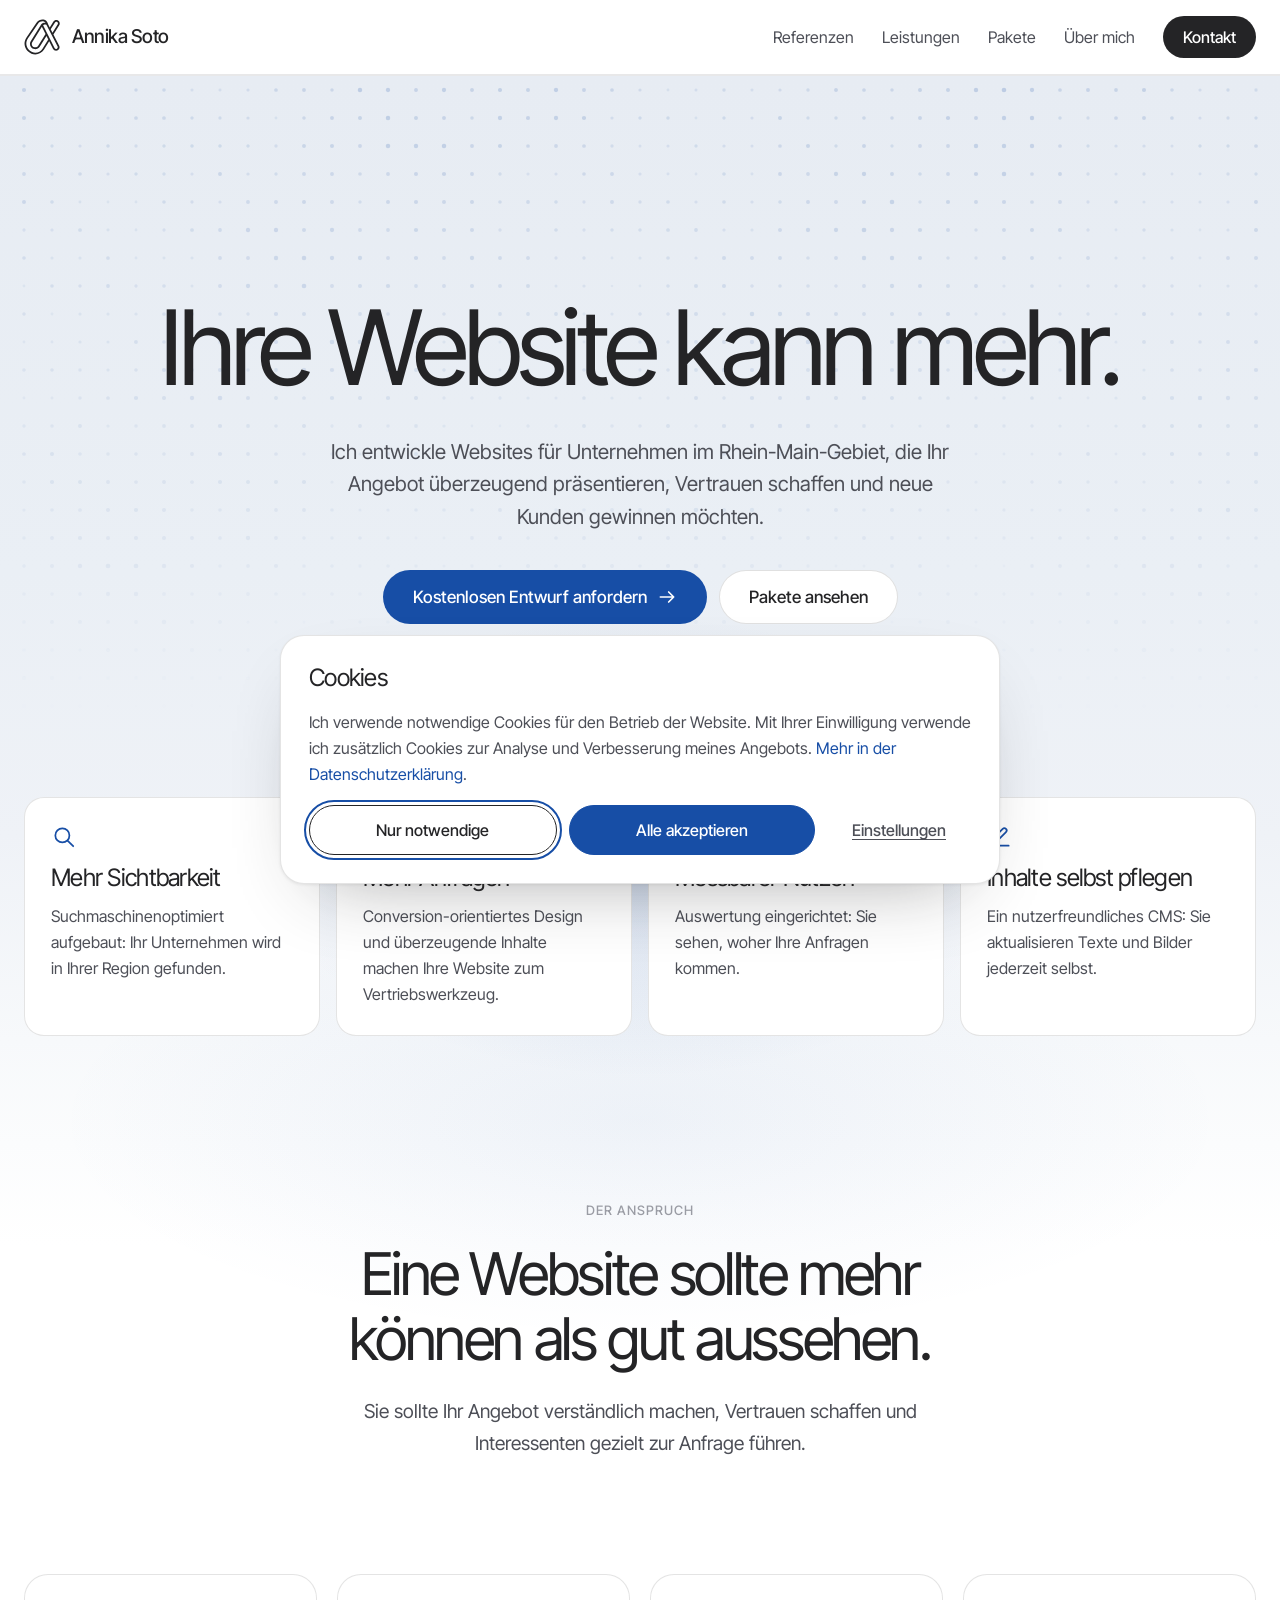
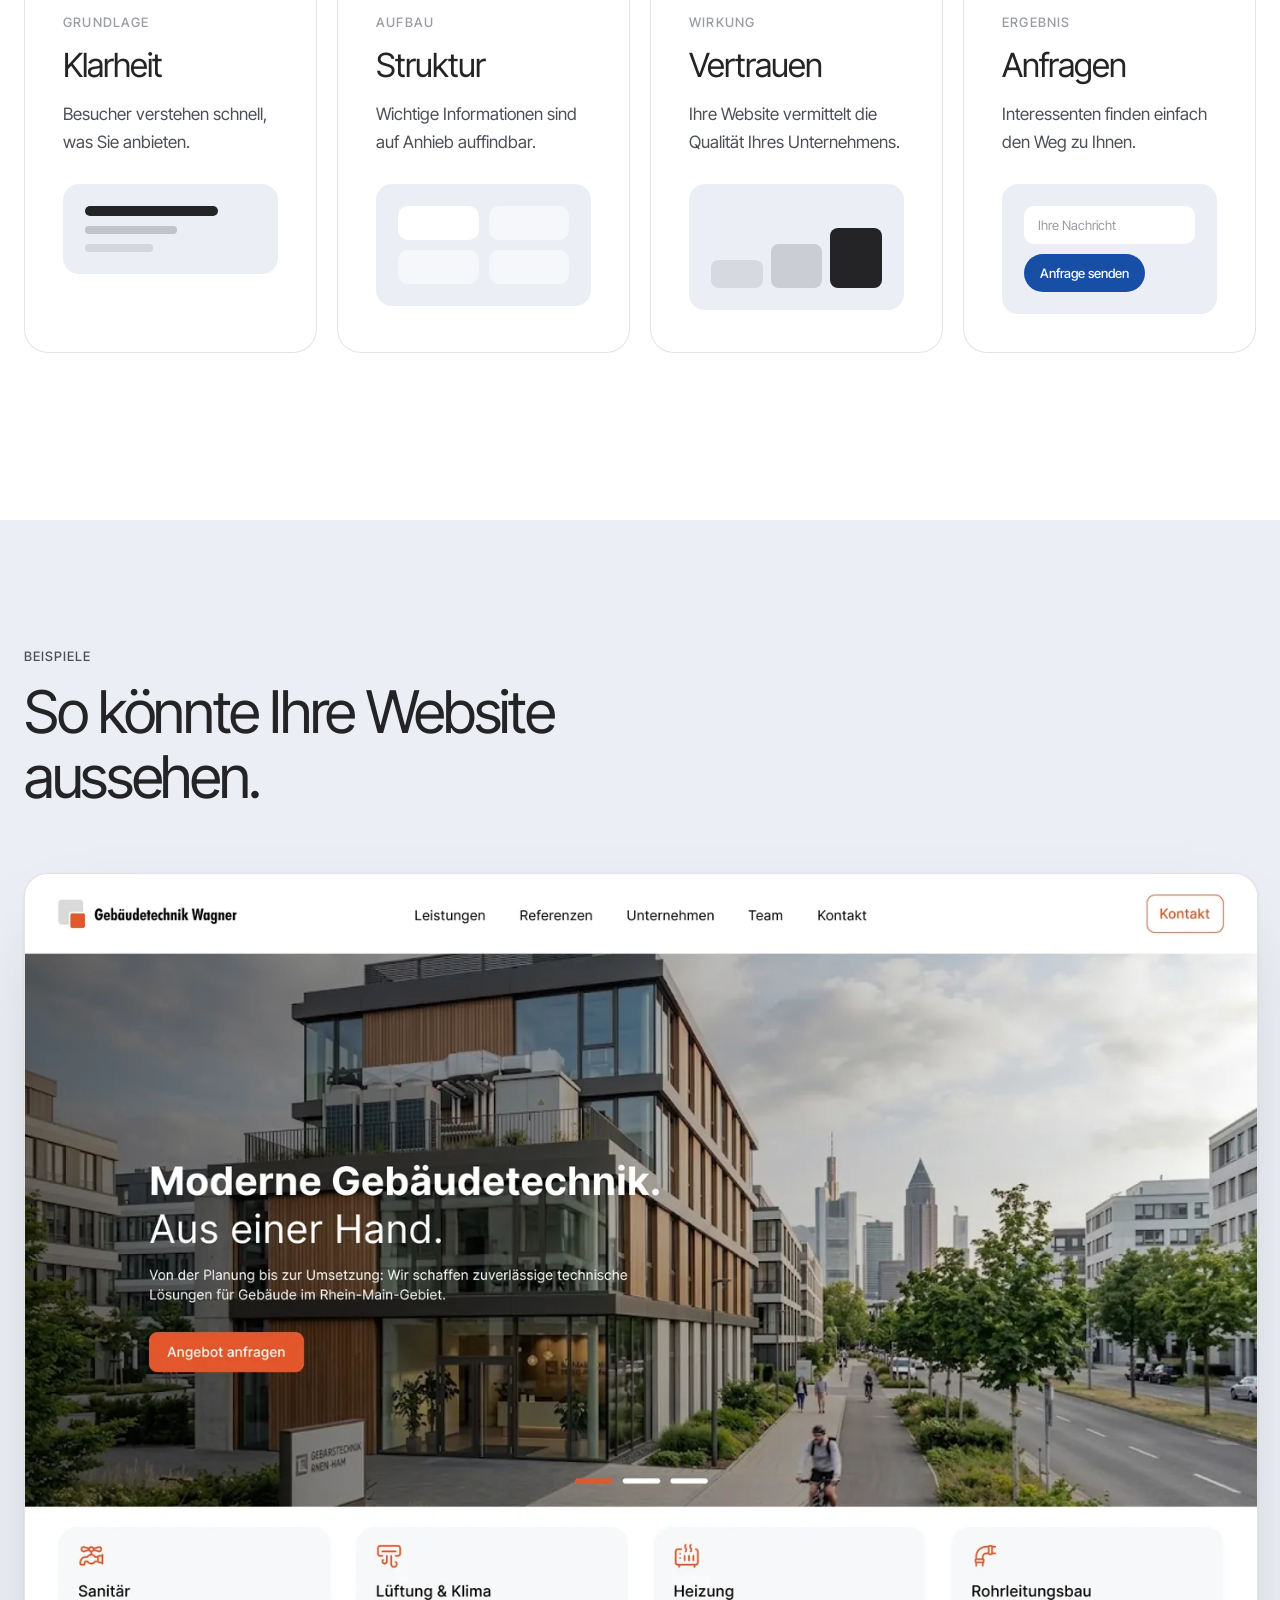
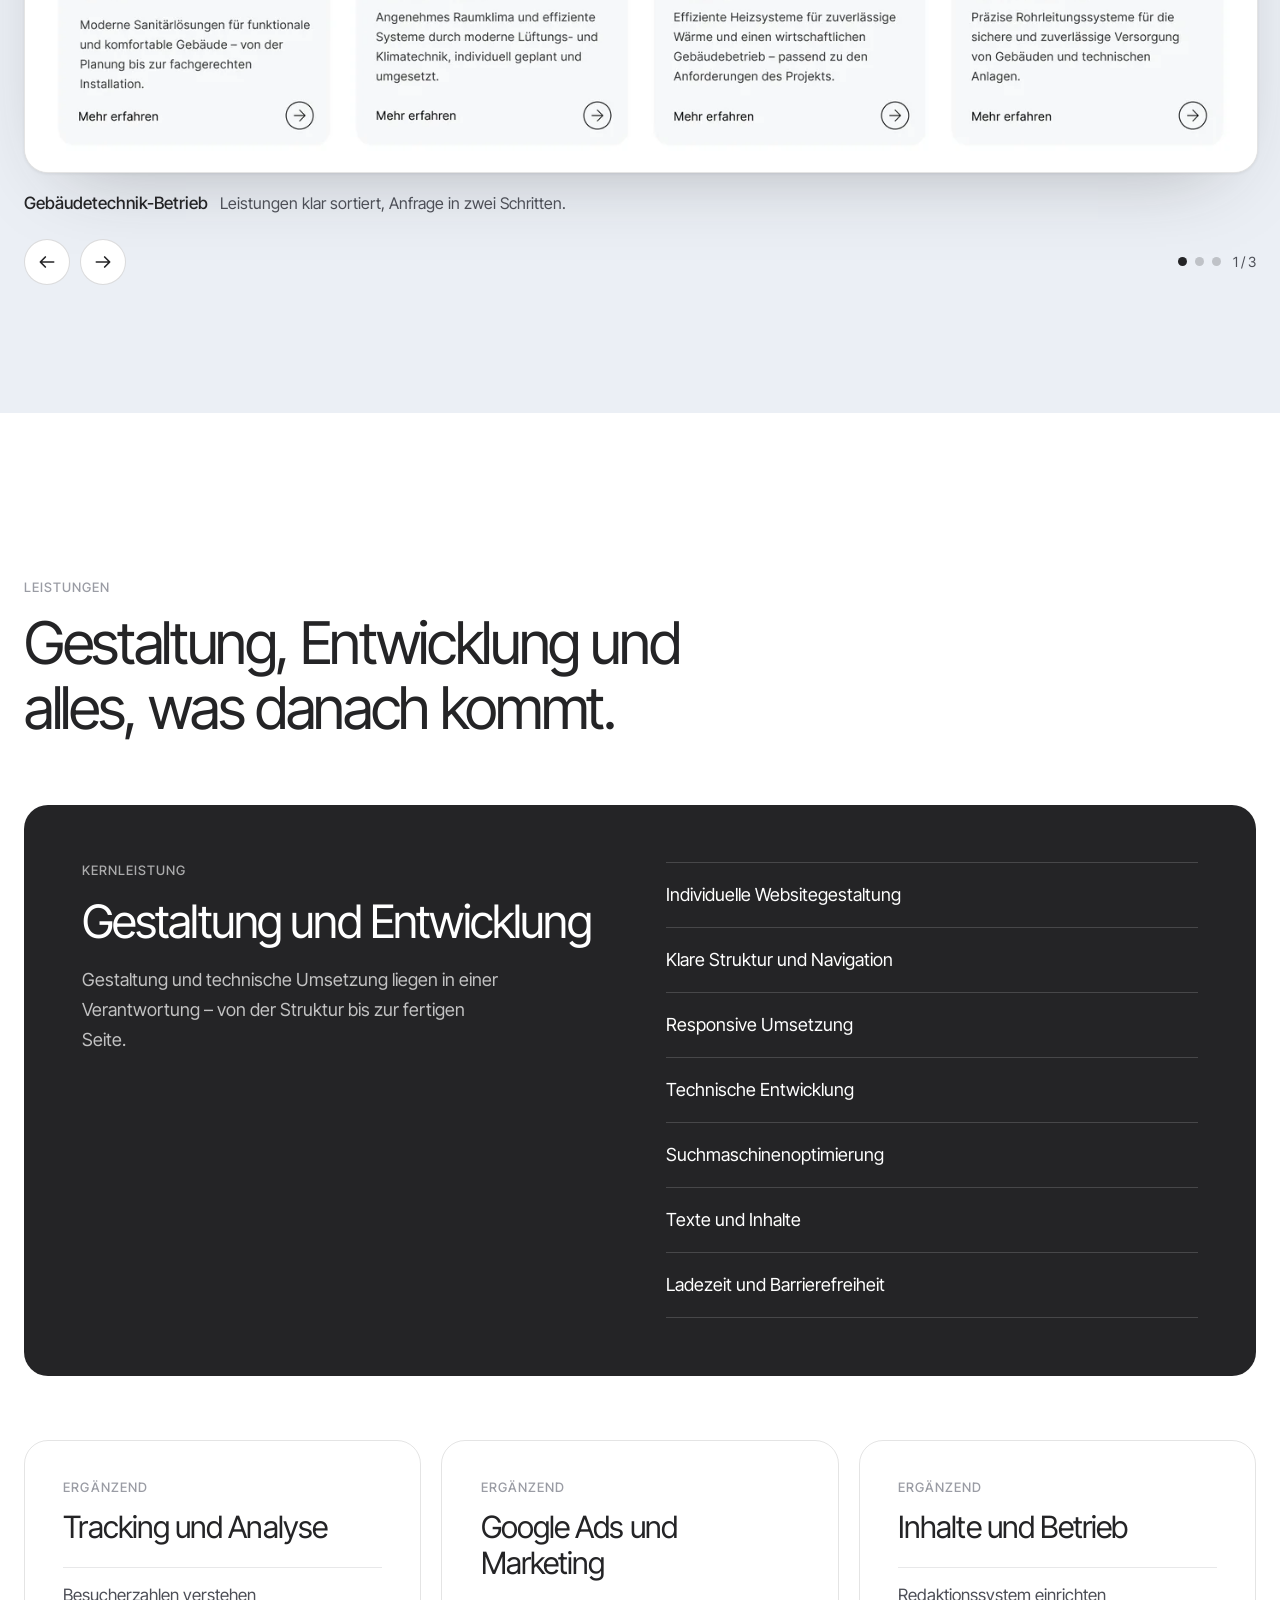
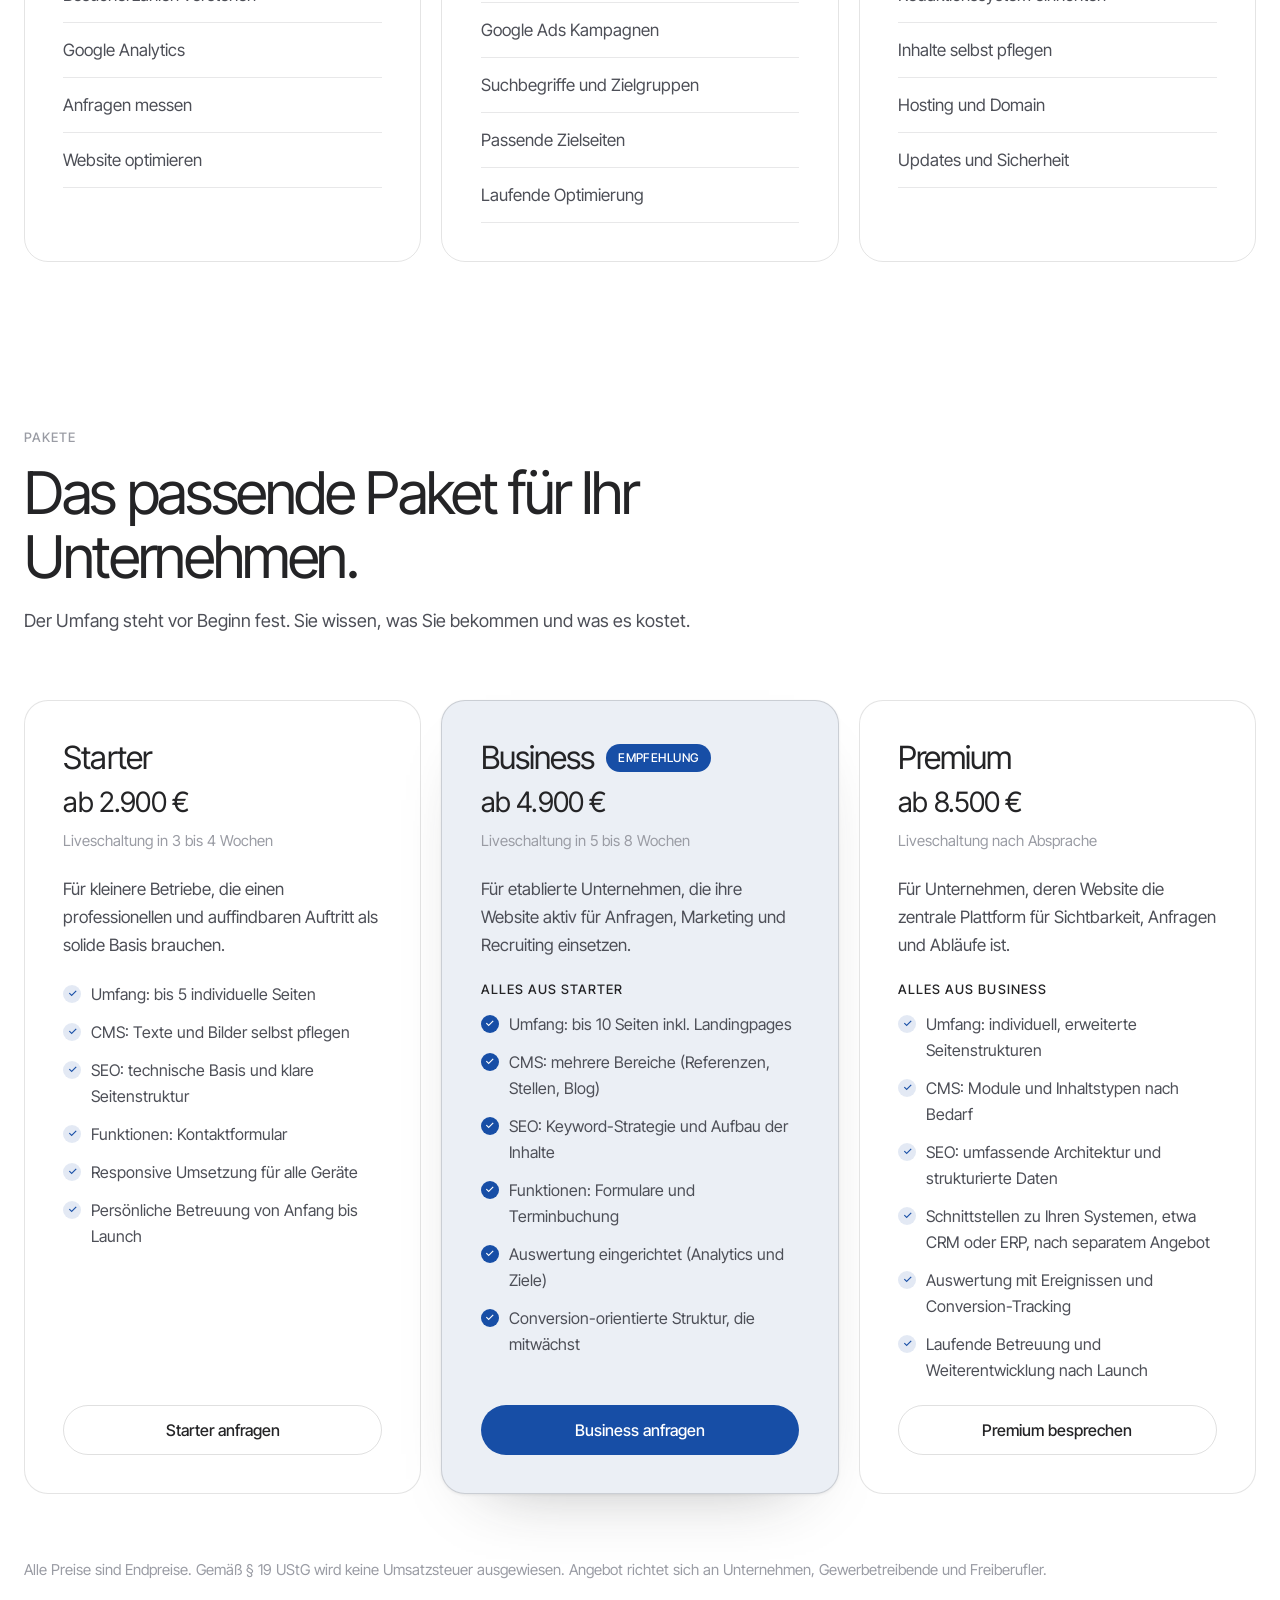
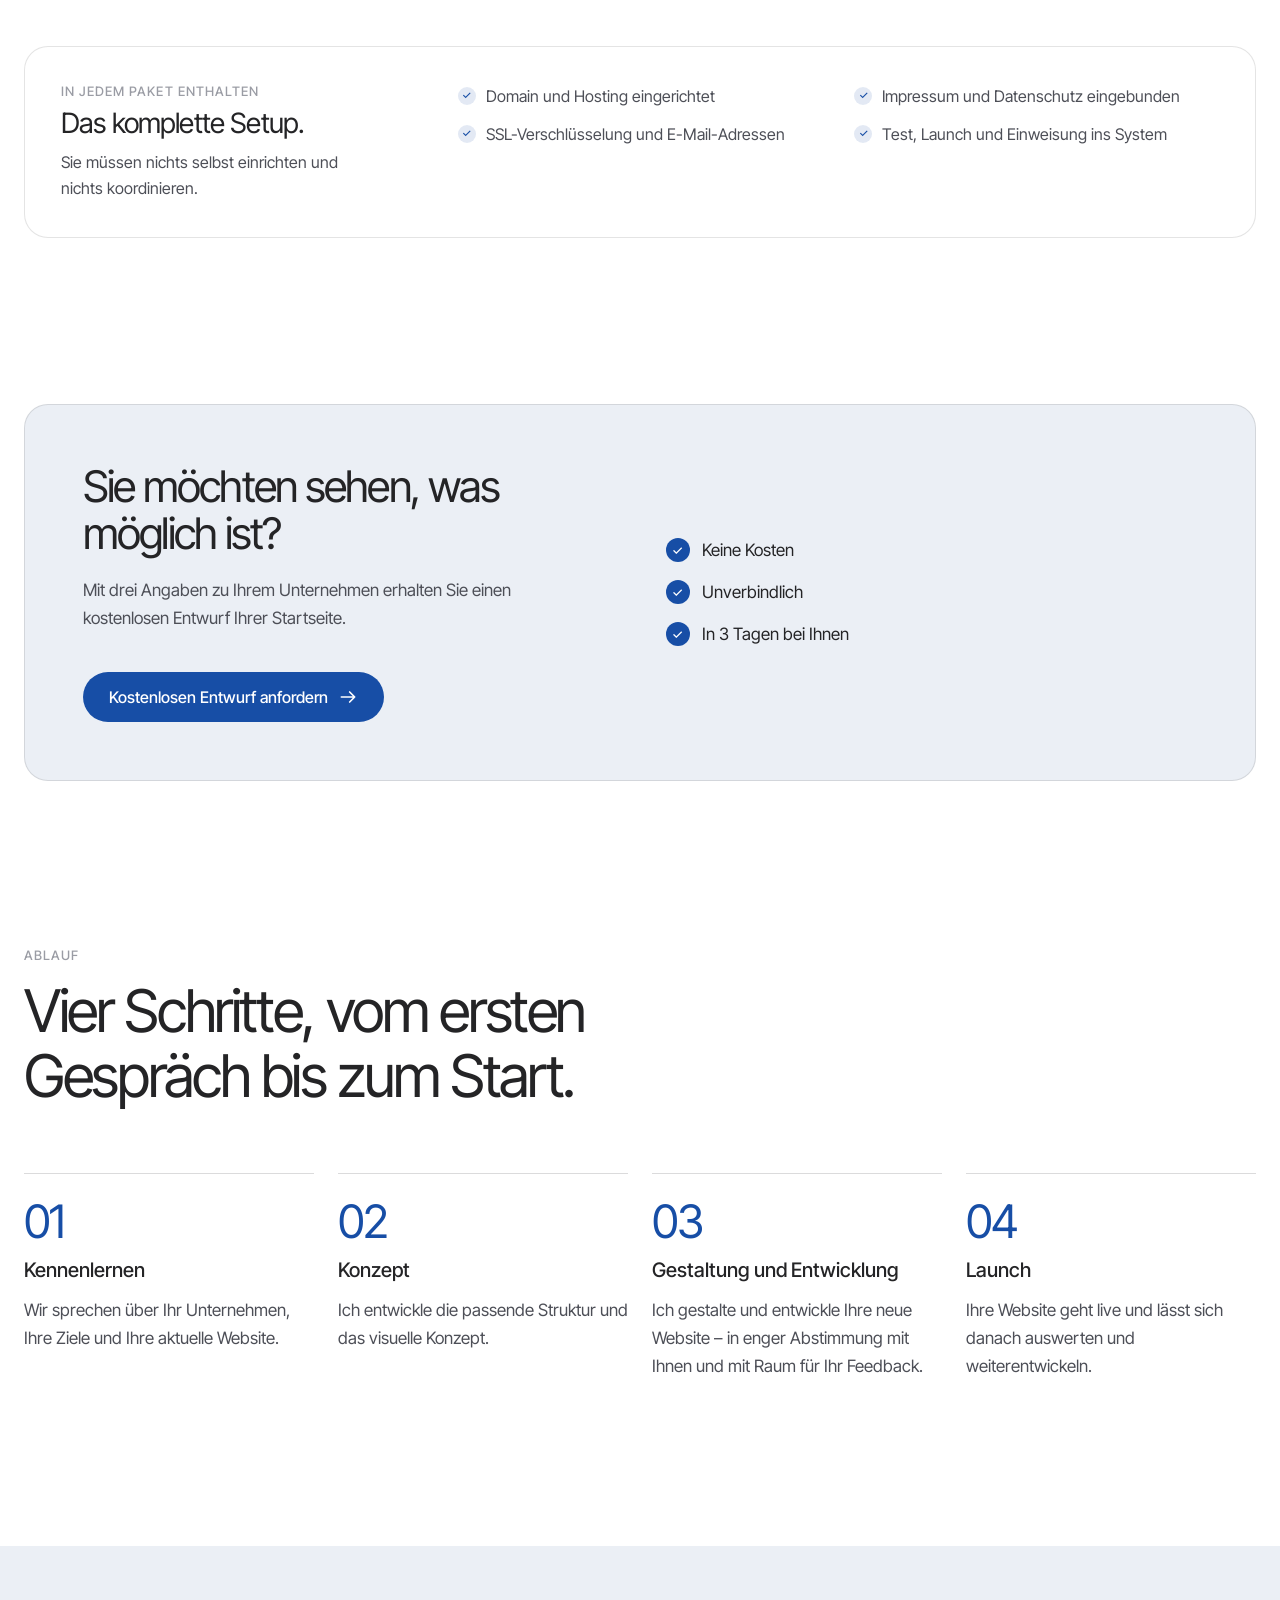
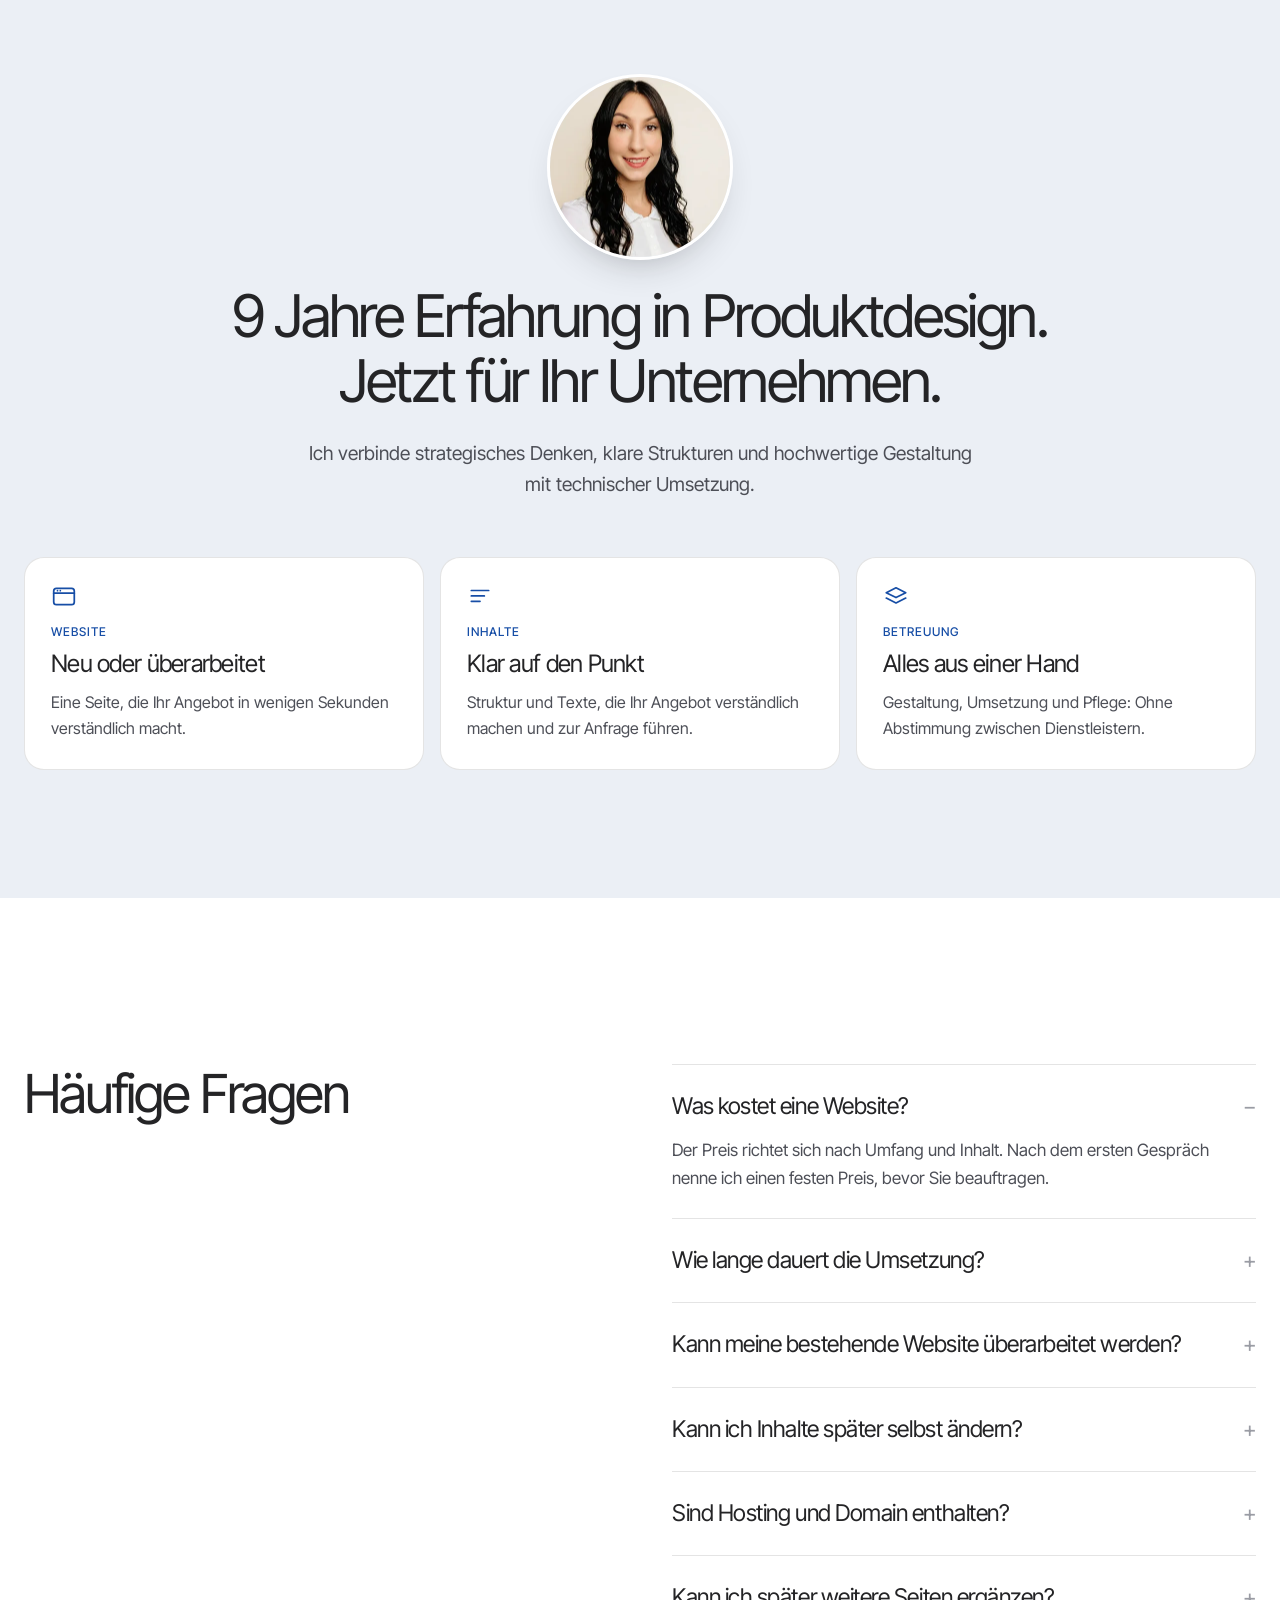
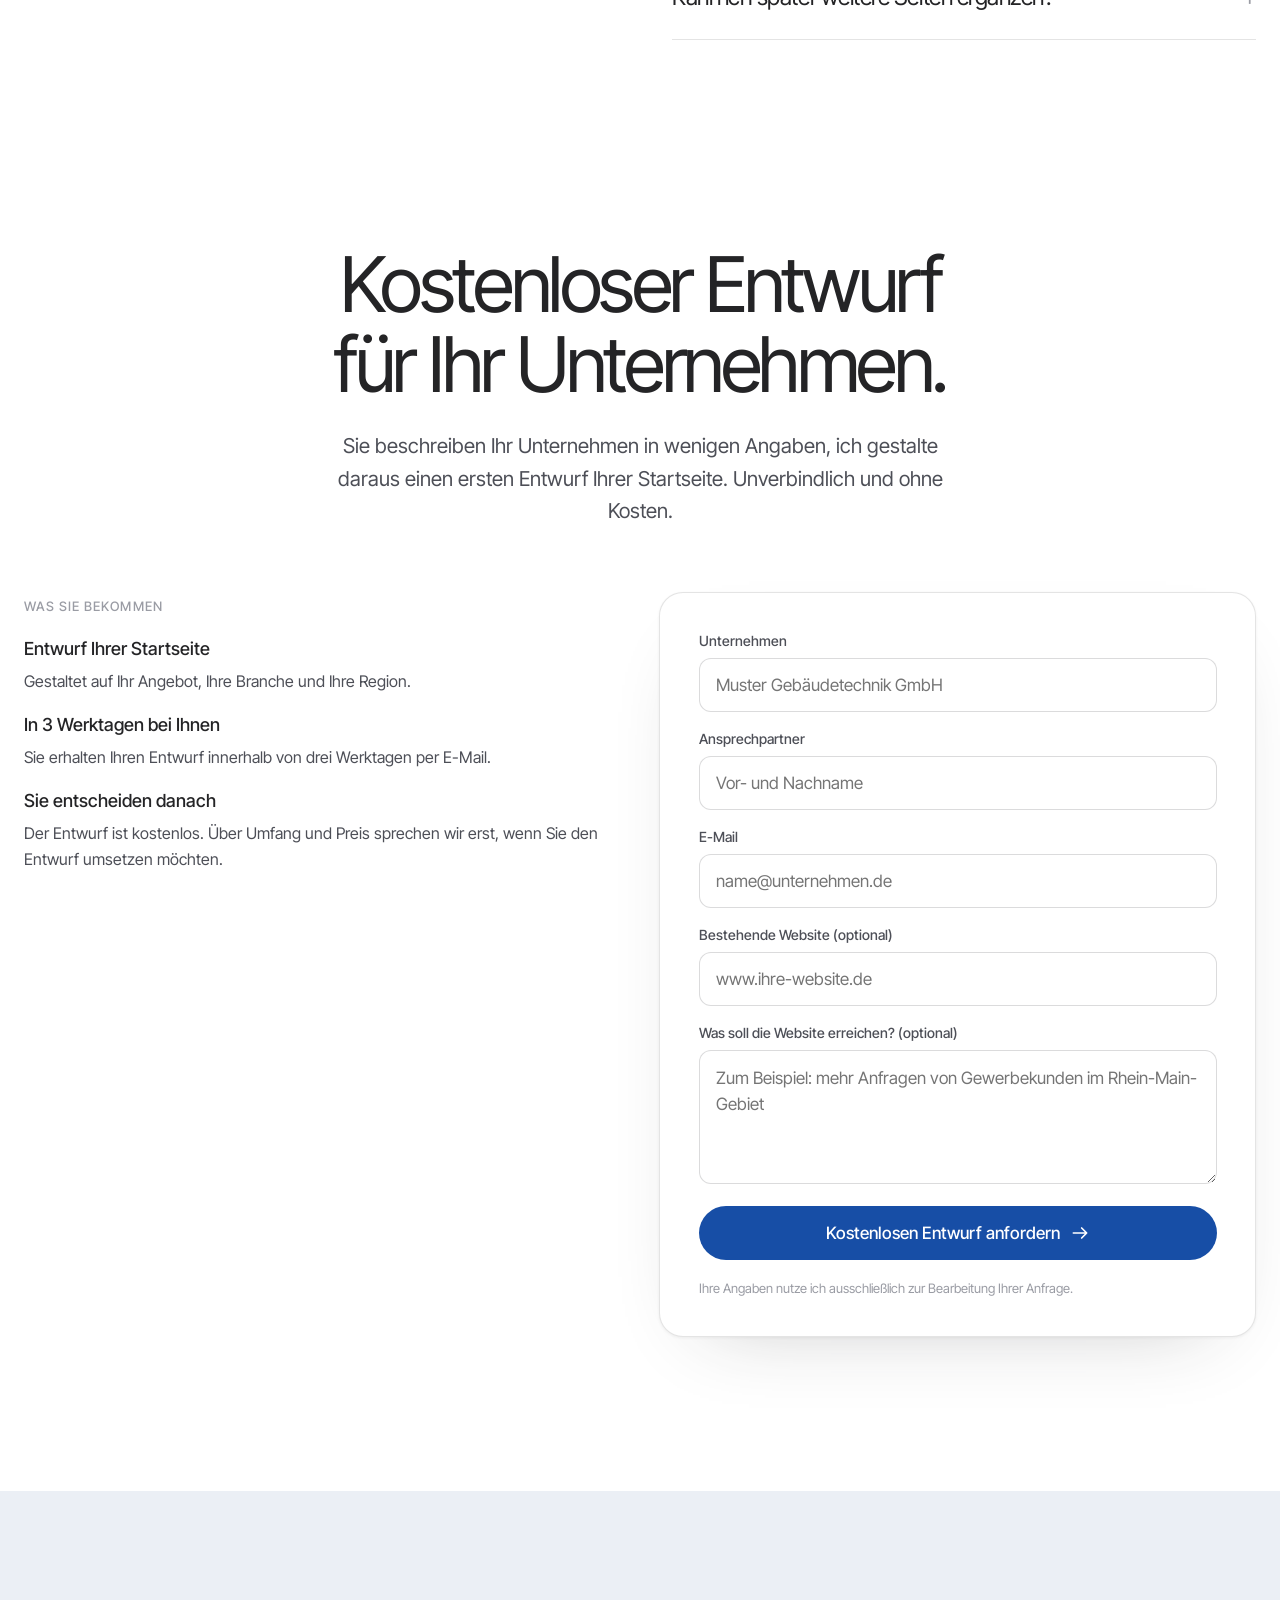
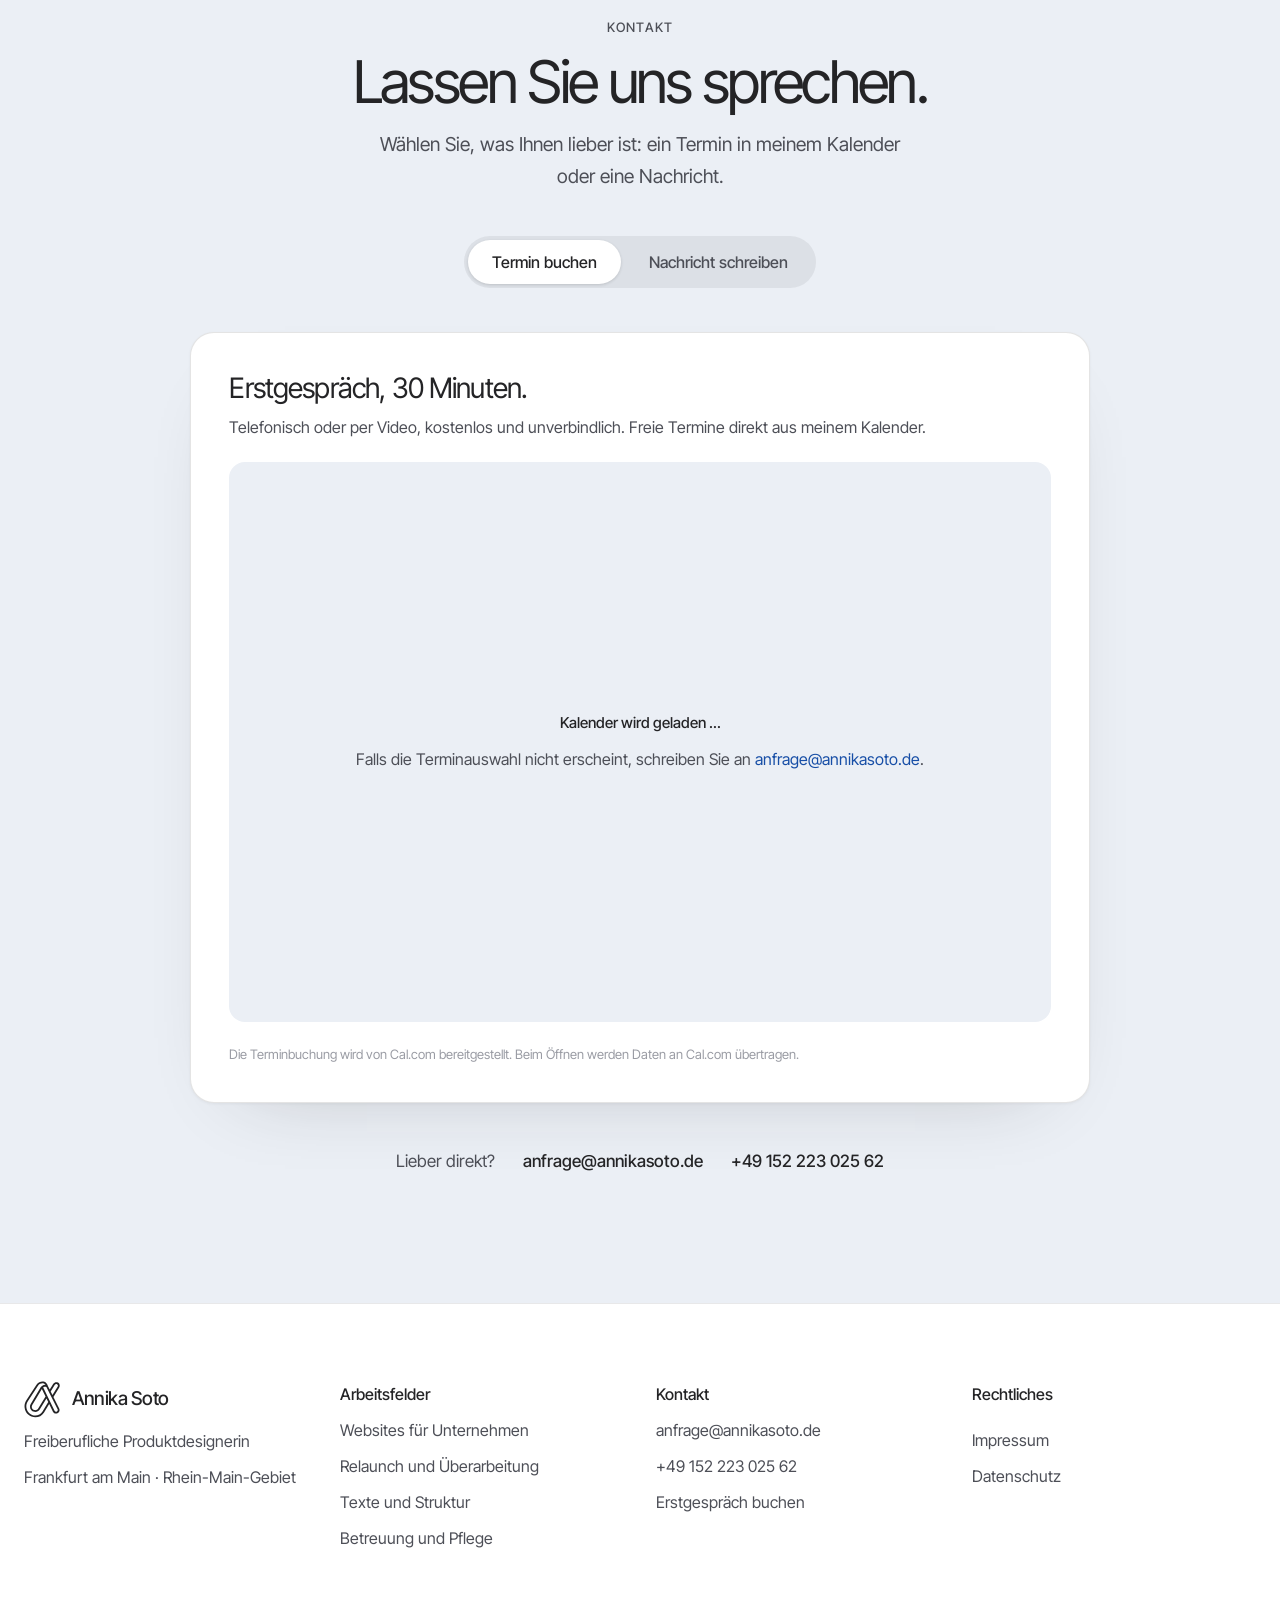
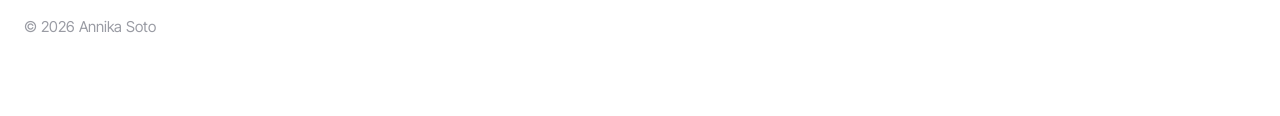
==== commit 42a467be: "Originales dot-field.js einsetzen Die Datei lag dem Handoff nicht bei, deshalb stand im Hero bisher " ====
--- a/index.html
+++ b/index.html
@@ -51,7 +51,7 @@
   <div class="s11"></div>
   <div class="s12"></div>
   <div class="s13"></div>
-  <canvas aria-hidden="true" data-dot-size="1.6" data-spacing="28" data-color="#174EA6" data-glow="0.4" data-noise="0.3" data-wave-radius="280" class="dot-field s14"></canvas>
+  <dot-field aria-hidden="true" dot-size="1.6" spacing="28" color="#174EA6" glow="0.4" noise="0.3" wave-radius="280" class="s14"></dot-field>
   <div class="s15">
     
     <h1 class="s16">Ihre Website kann mehr.</h1>
@@ -708,6 +708,7 @@
   </footer>
 
 </div>
+<script src="assets/dot-field.js" defer></script>
 <script src="assets/main.js" defer></script>
 <script src="assets/consent.js" defer></script>
 </body>
--- a/assets/style.css
+++ b/assets/style.css
@@ -58,9 +58,6 @@
   transition: top 160ms ease;
 }
 .skip-link:focus { top: 16px; color: #FFFFFF; }
-
-/* --- Dekorativer Punkteraster im Hero --- */
-canvas.dot-field { display: block; width: 100%; height: 100%; }
 
 /* Der Seitentitel der Rechtstexte ist jetzt ein <h1>. Der Browser gäbe ihm
    einen Standardabstand, den es im Entwurf nicht gab. */
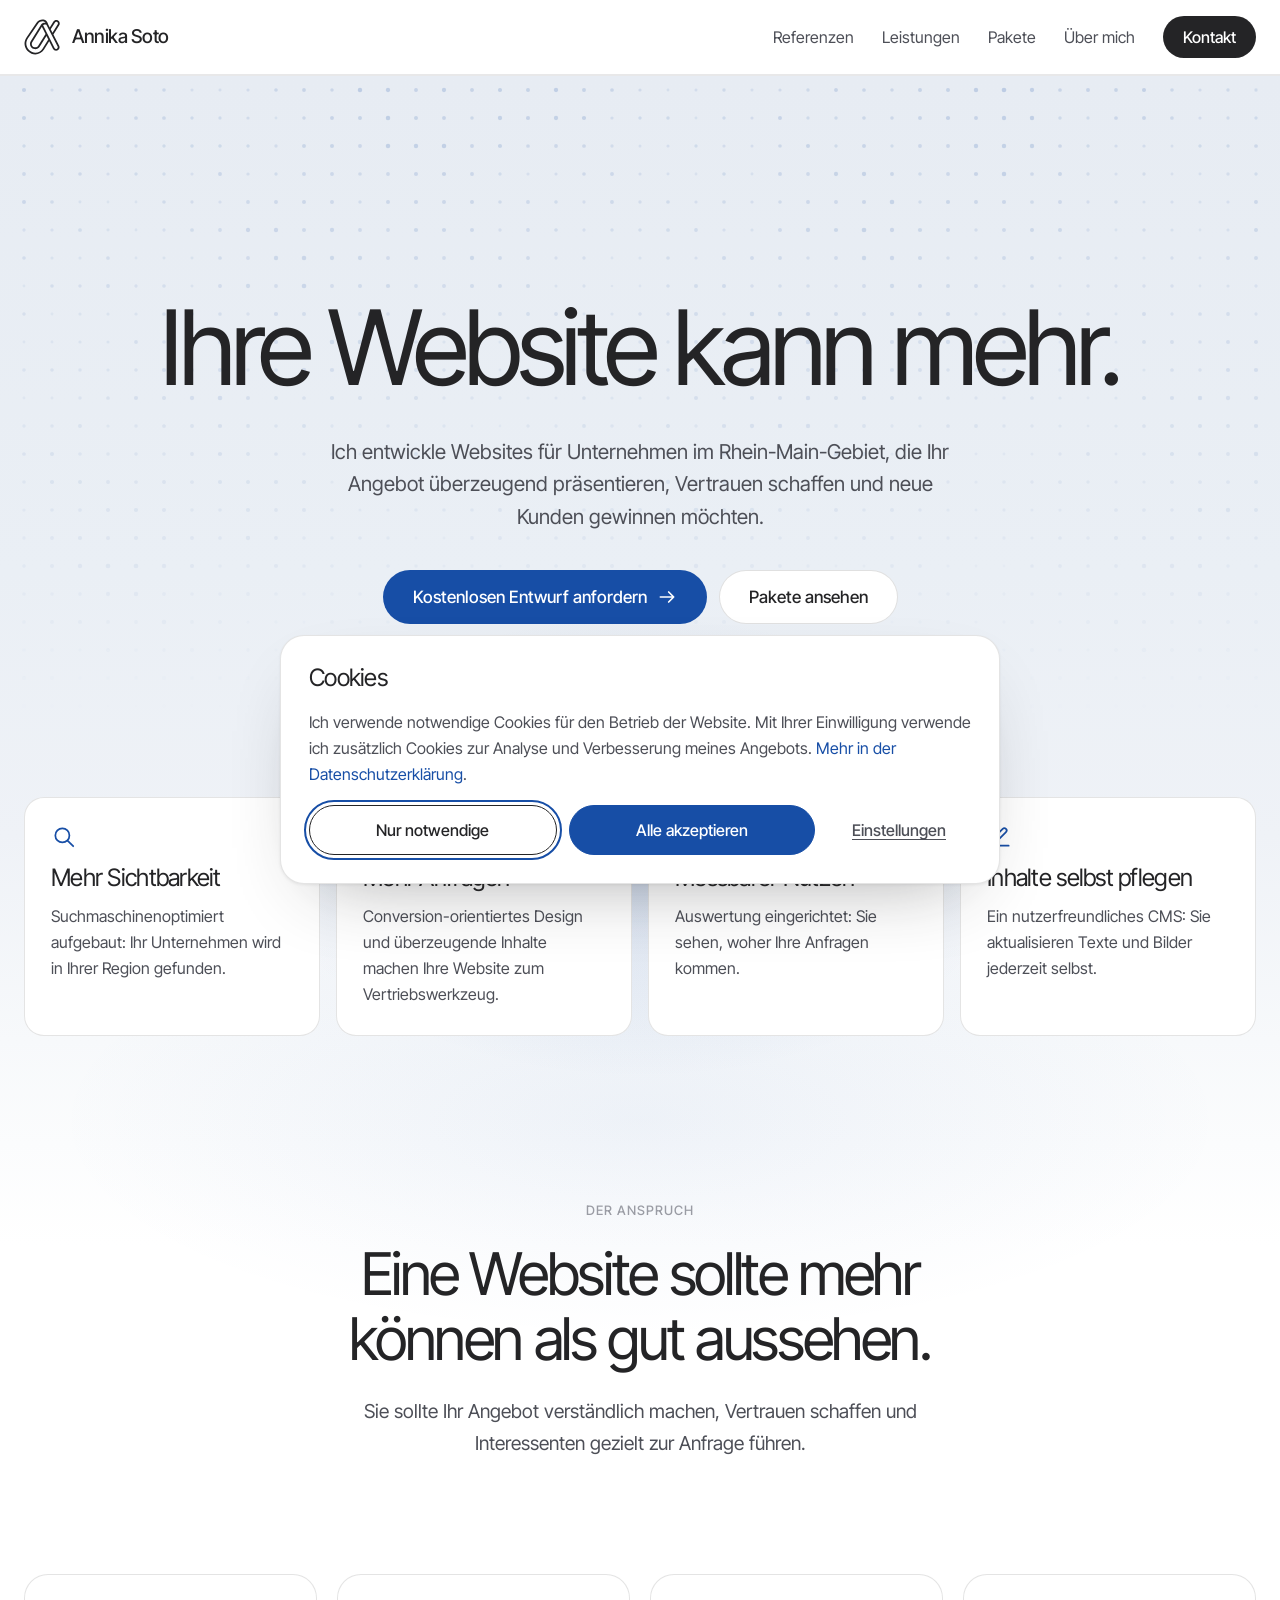
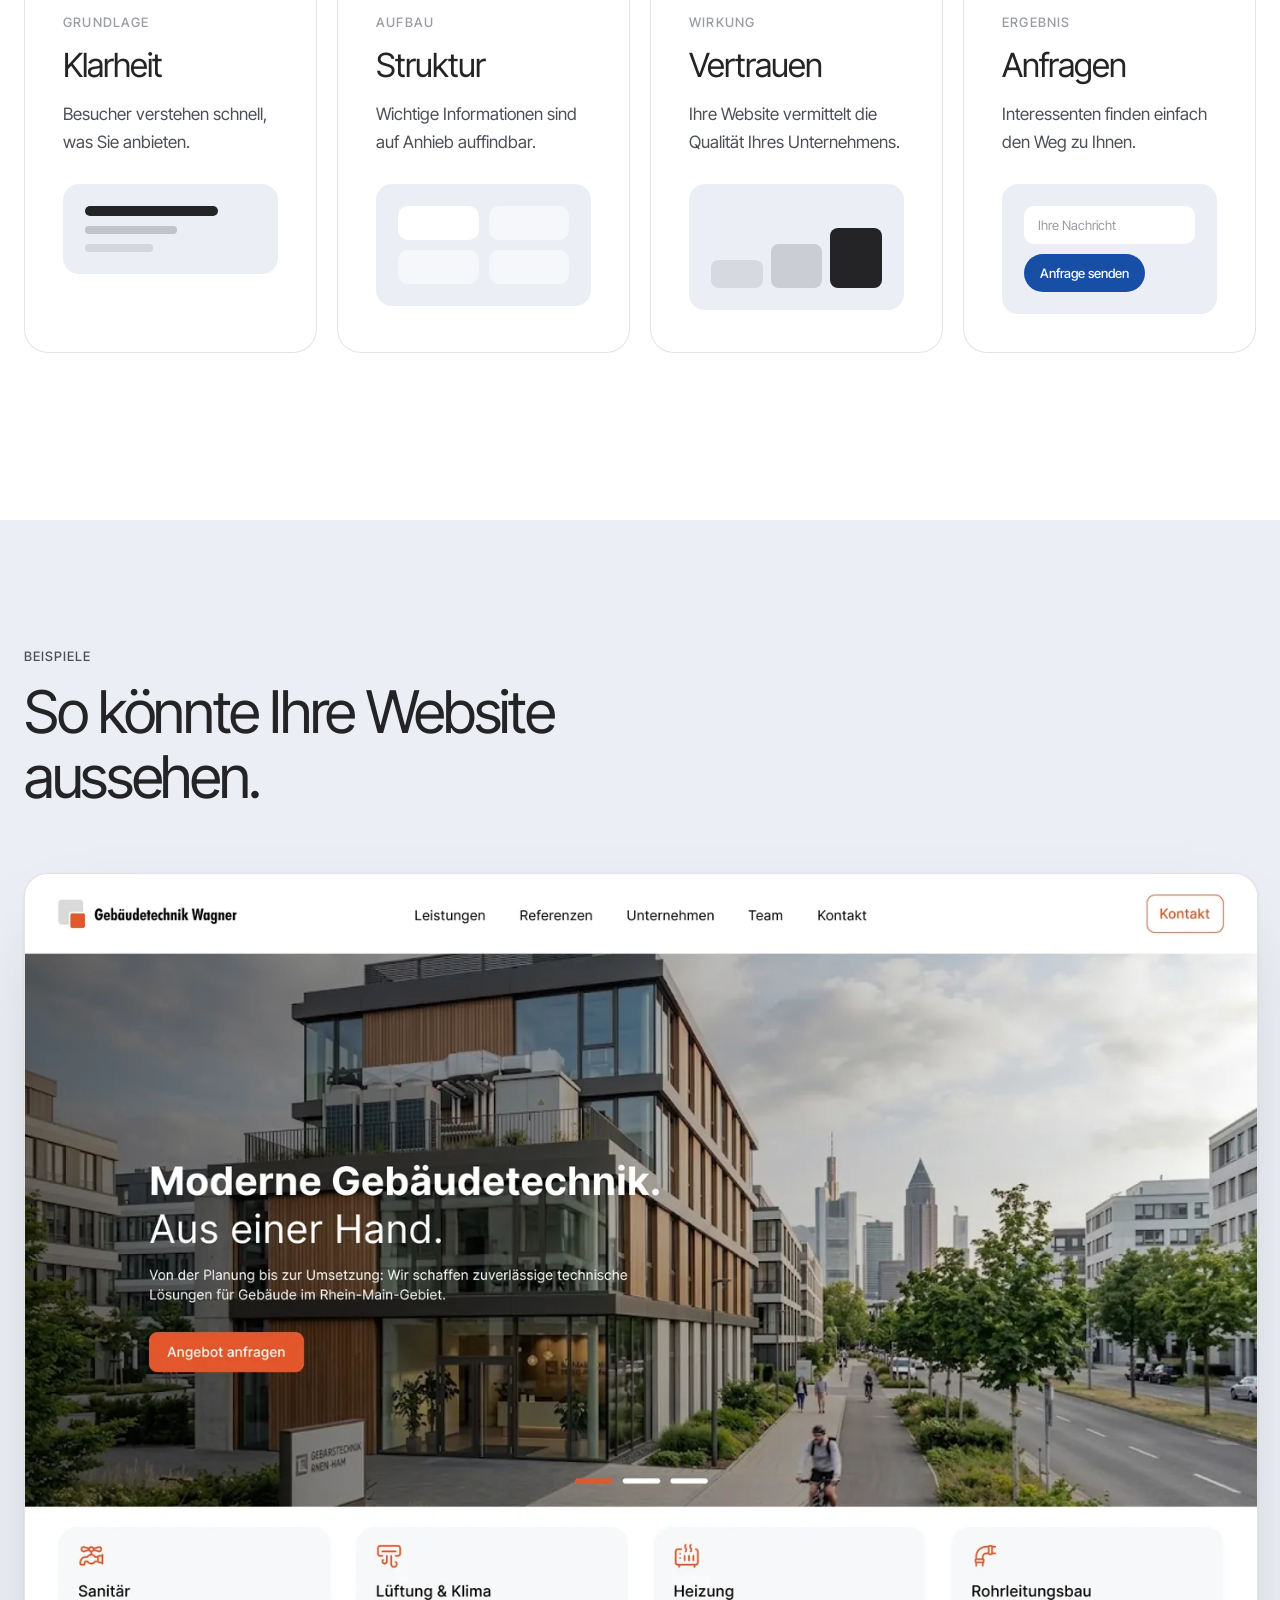
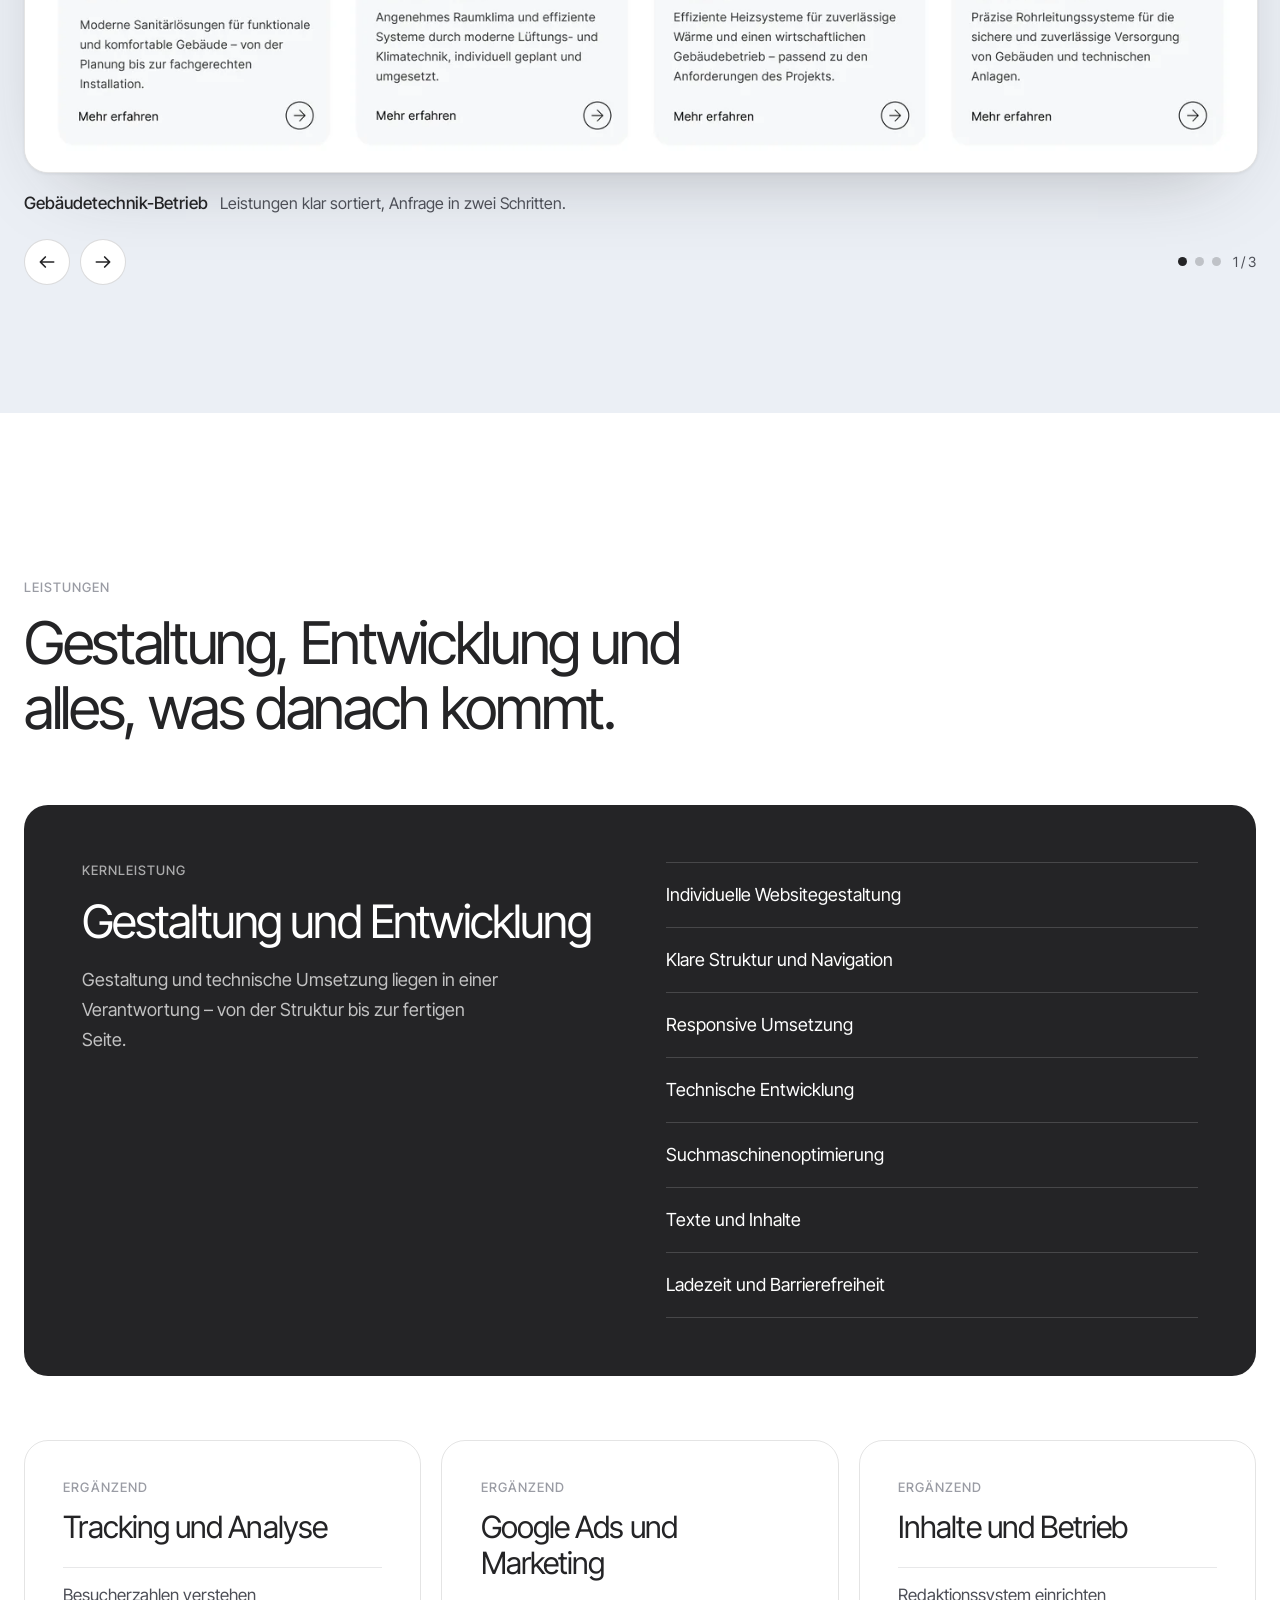
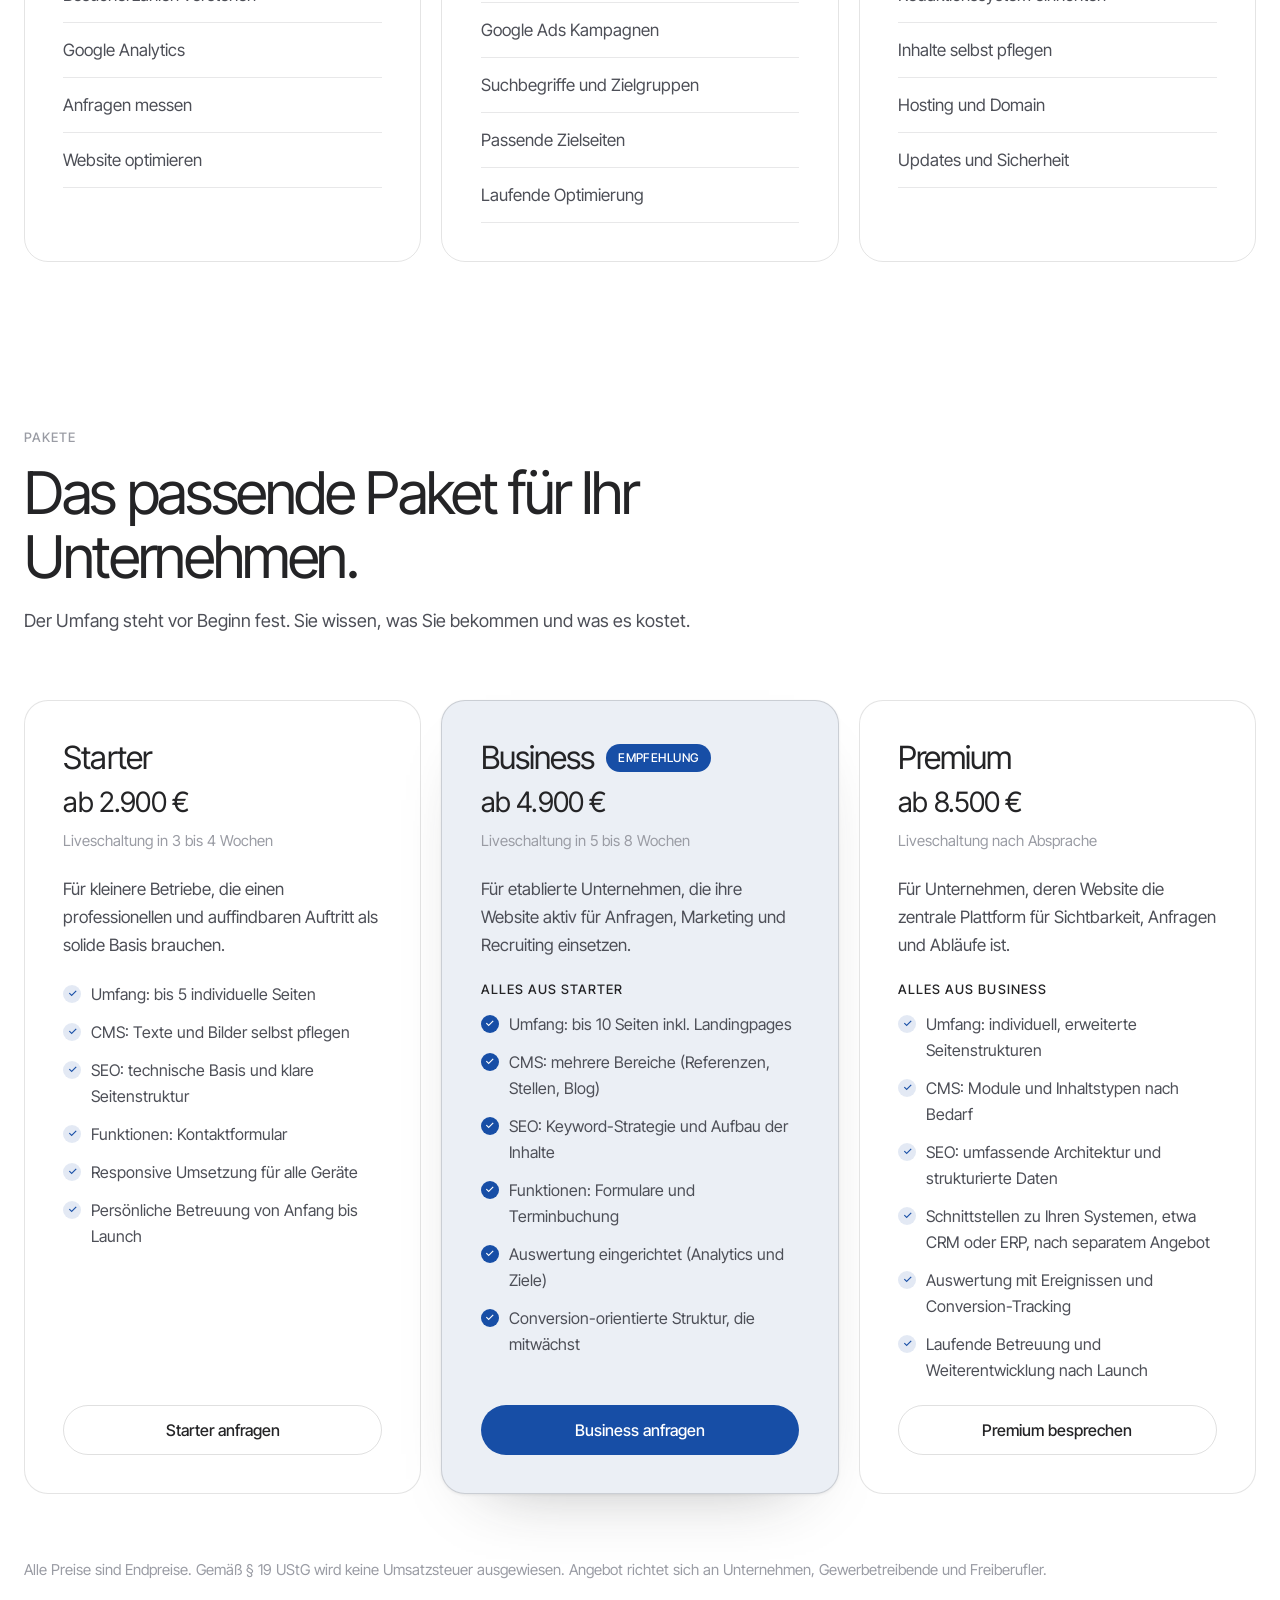
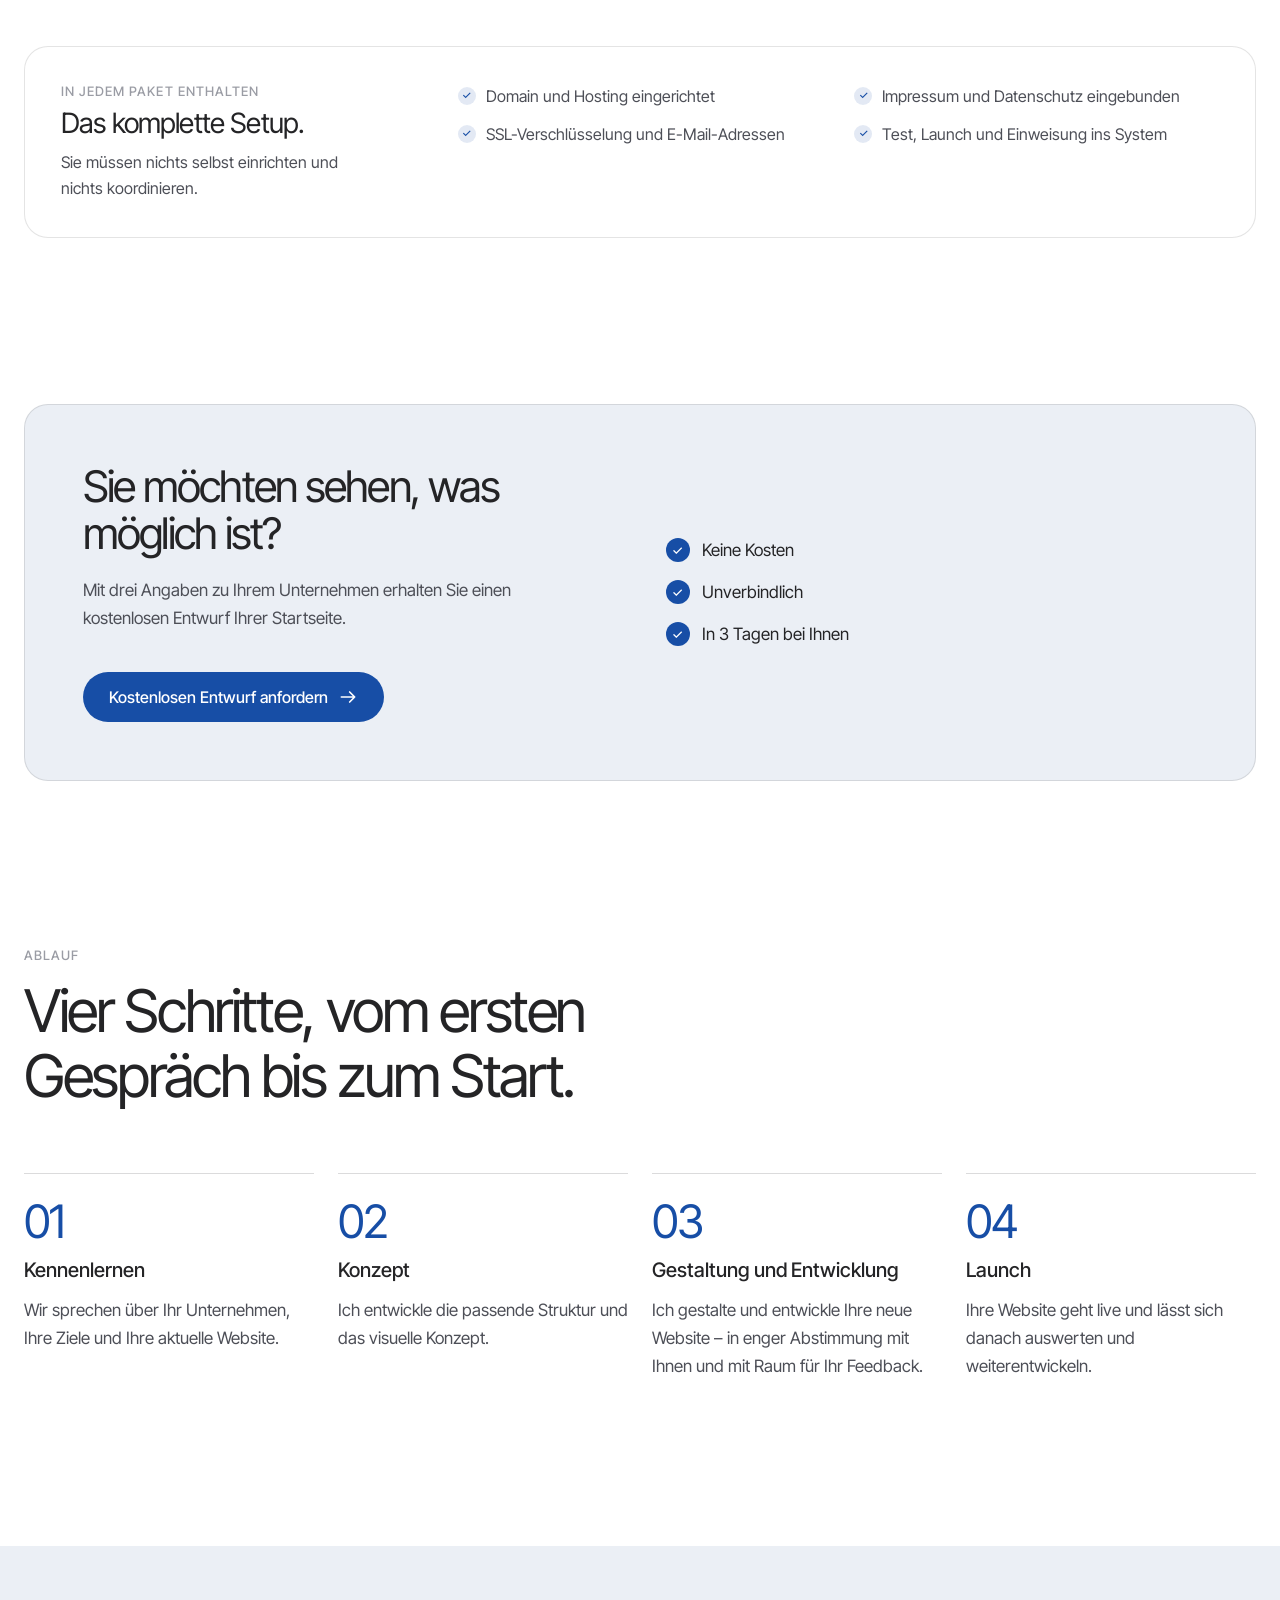
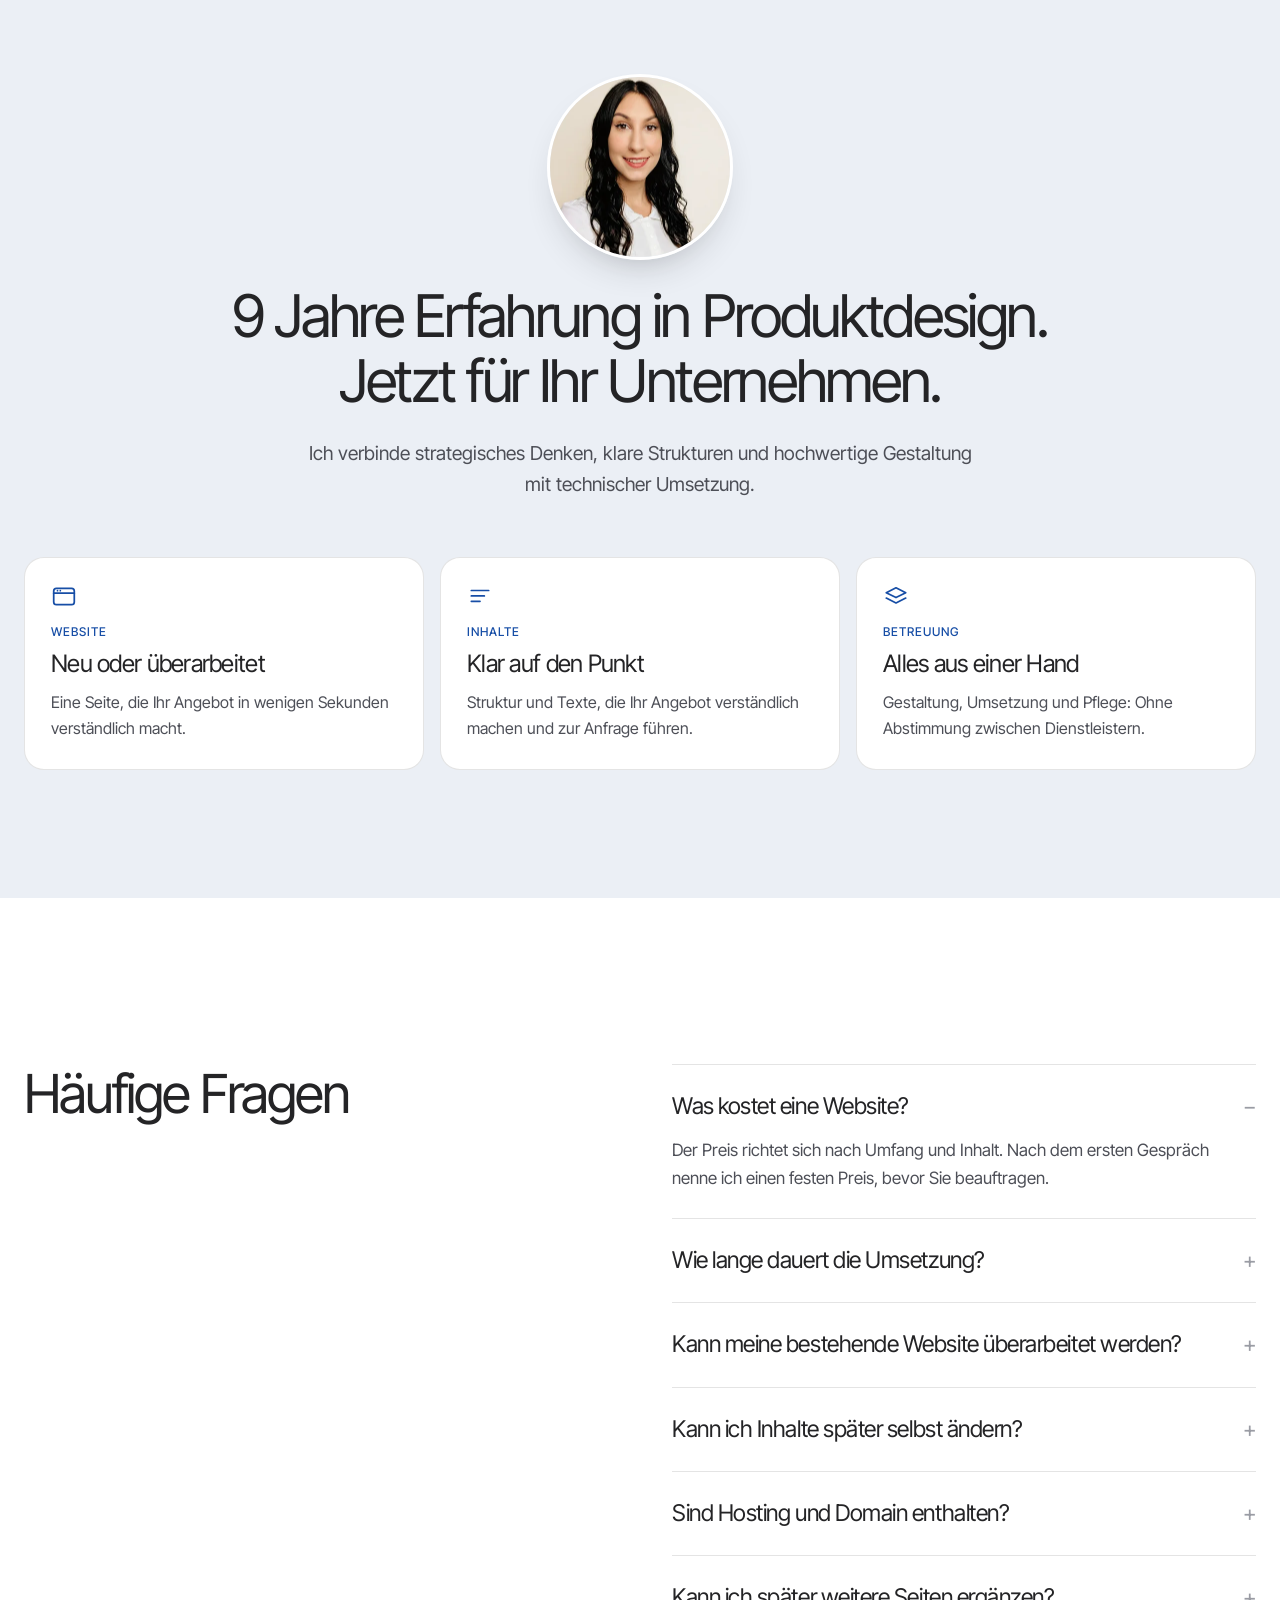
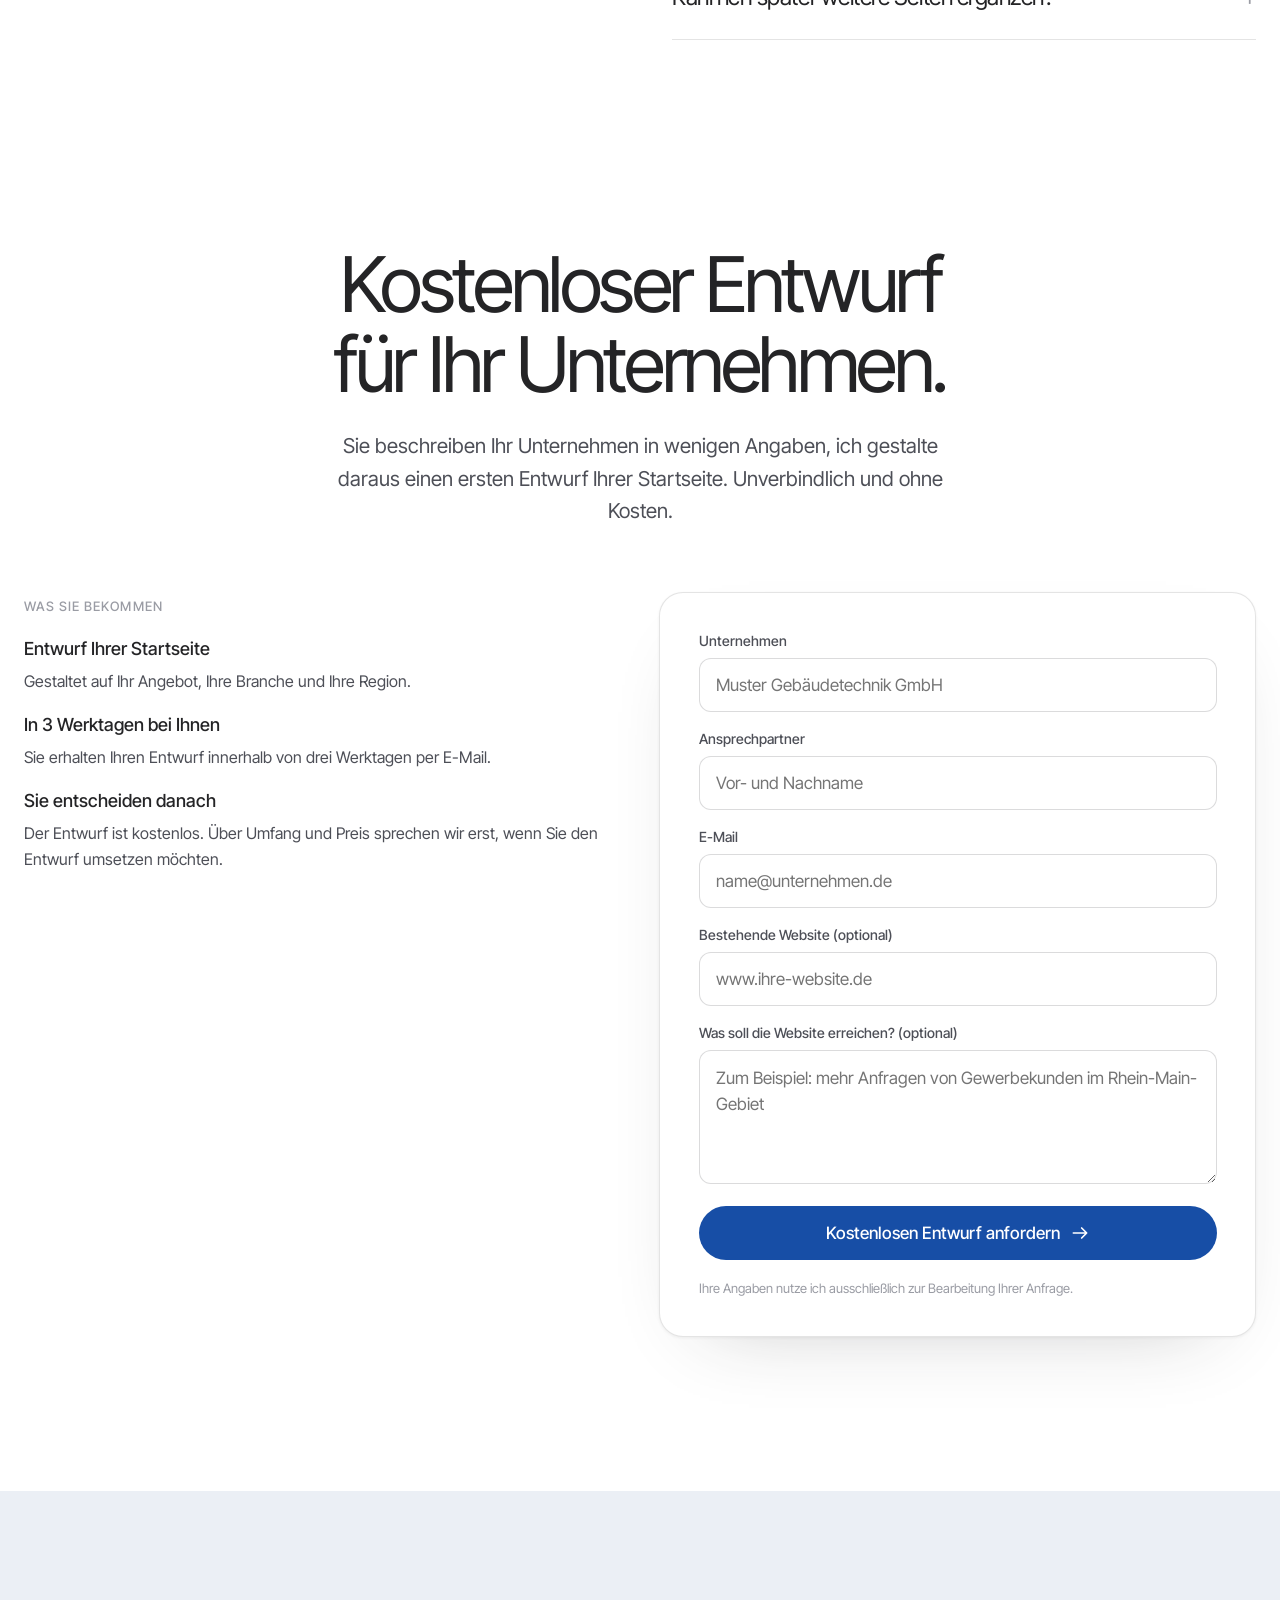
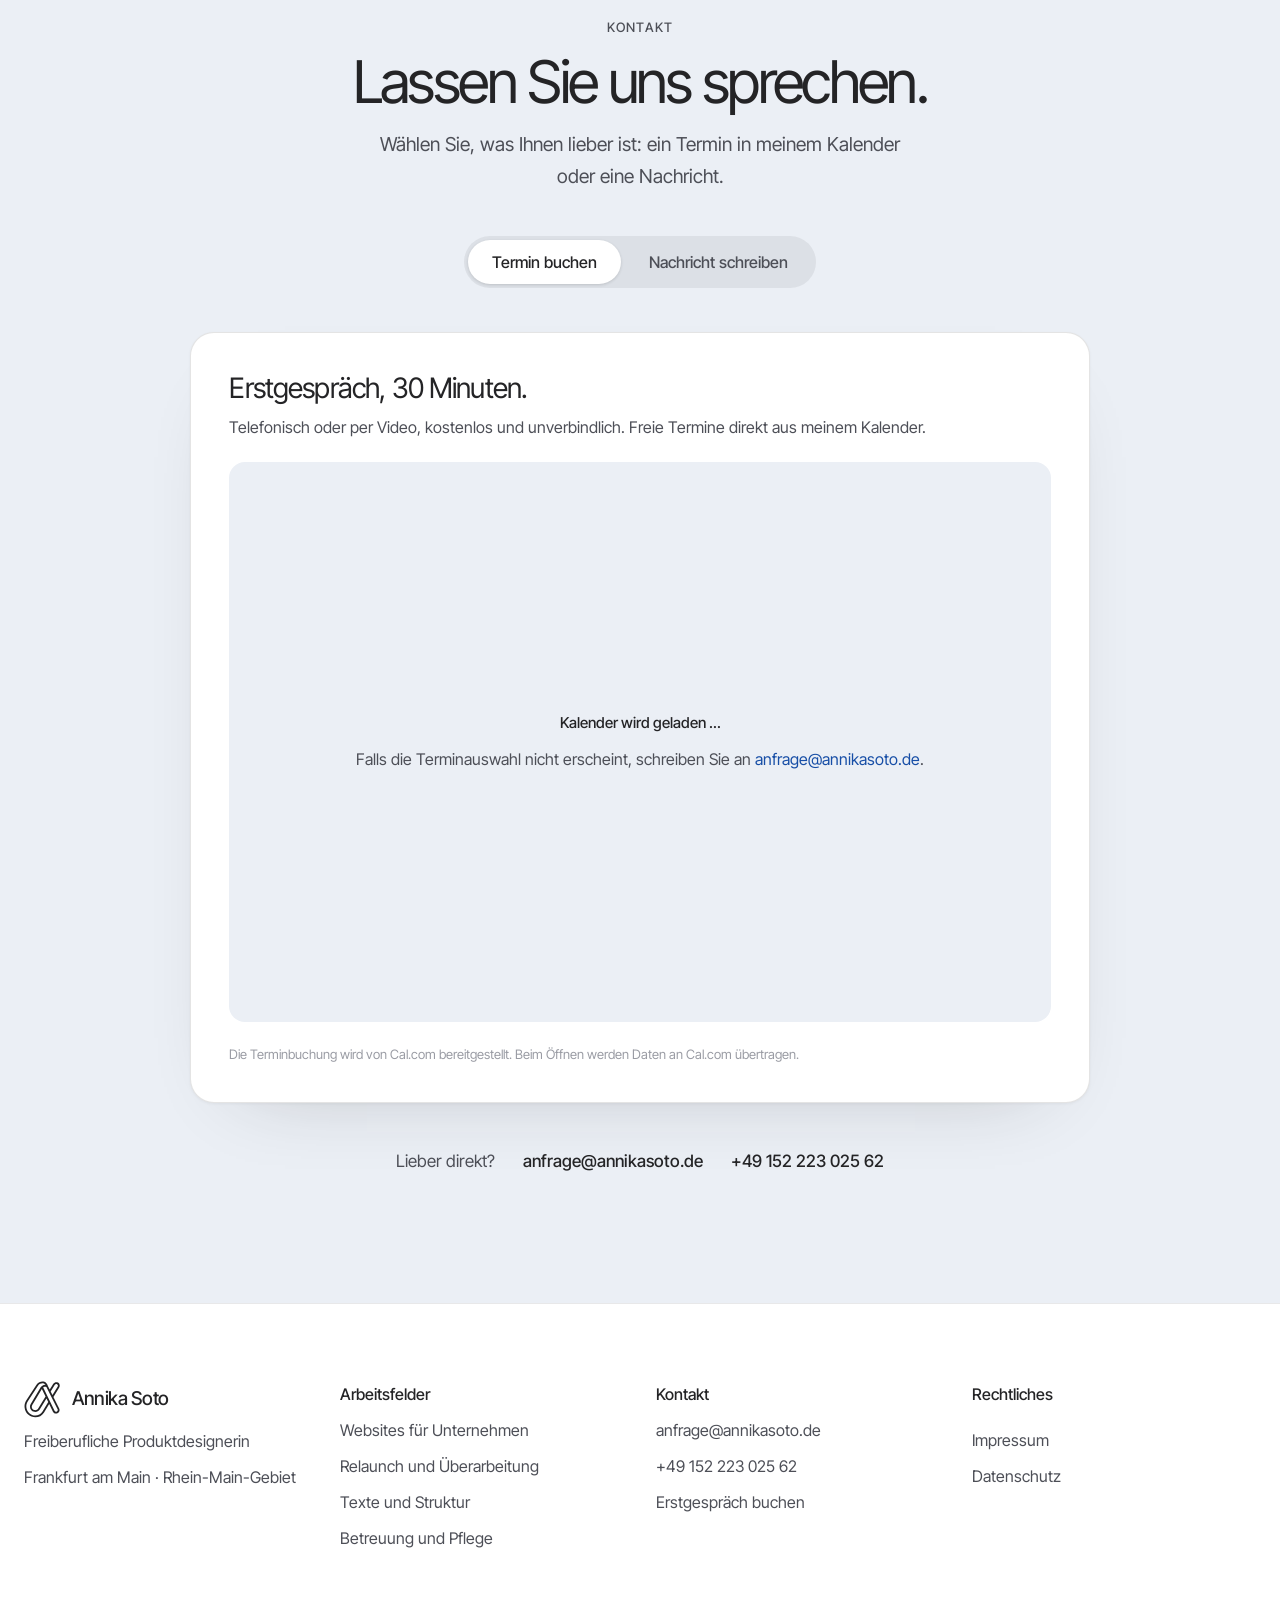
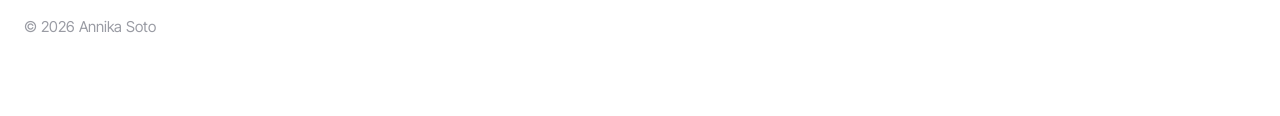
==== commit 28ed520d: "Fingerabdruecke an CSS- und JS-Adressen haengen Seit dem Cloudflare-Proxy werden CSS und JavaScript " ====
--- a/index.html
+++ b/index.html
@@ -23,7 +23,7 @@
 <link rel="preload" as="style" href="https://fonts.googleapis.com/css2?family=Inter+Tight:wght@400;500&display=swap">
 <link rel="stylesheet" href="https://fonts.googleapis.com/css2?family=Inter+Tight:wght@400;500&display=swap">
 <link rel="icon" href="bilder/logo-annika-soto.svg" type="image/svg+xml">
-<link rel="stylesheet" href="assets/style.css">
+<link rel="stylesheet" href="assets/style.css?v=c3b5f91a">
 </head>
 <body>
 <a class="skip-link" href="#inhalt">Zum Inhalt springen</a>
@@ -708,8 +708,8 @@
   </footer>
 
 </div>
-<script src="assets/dot-field.js" defer></script>
-<script src="assets/main.js" defer></script>
-<script src="assets/consent.js" defer></script>
+<script src="assets/dot-field.js?v=4548f747" defer></script>
+<script src="assets/main.js?v=b48dbecf" defer></script>
+<script src="assets/consent.js?v=e4db13cd" defer></script>
 </body>
 </html>
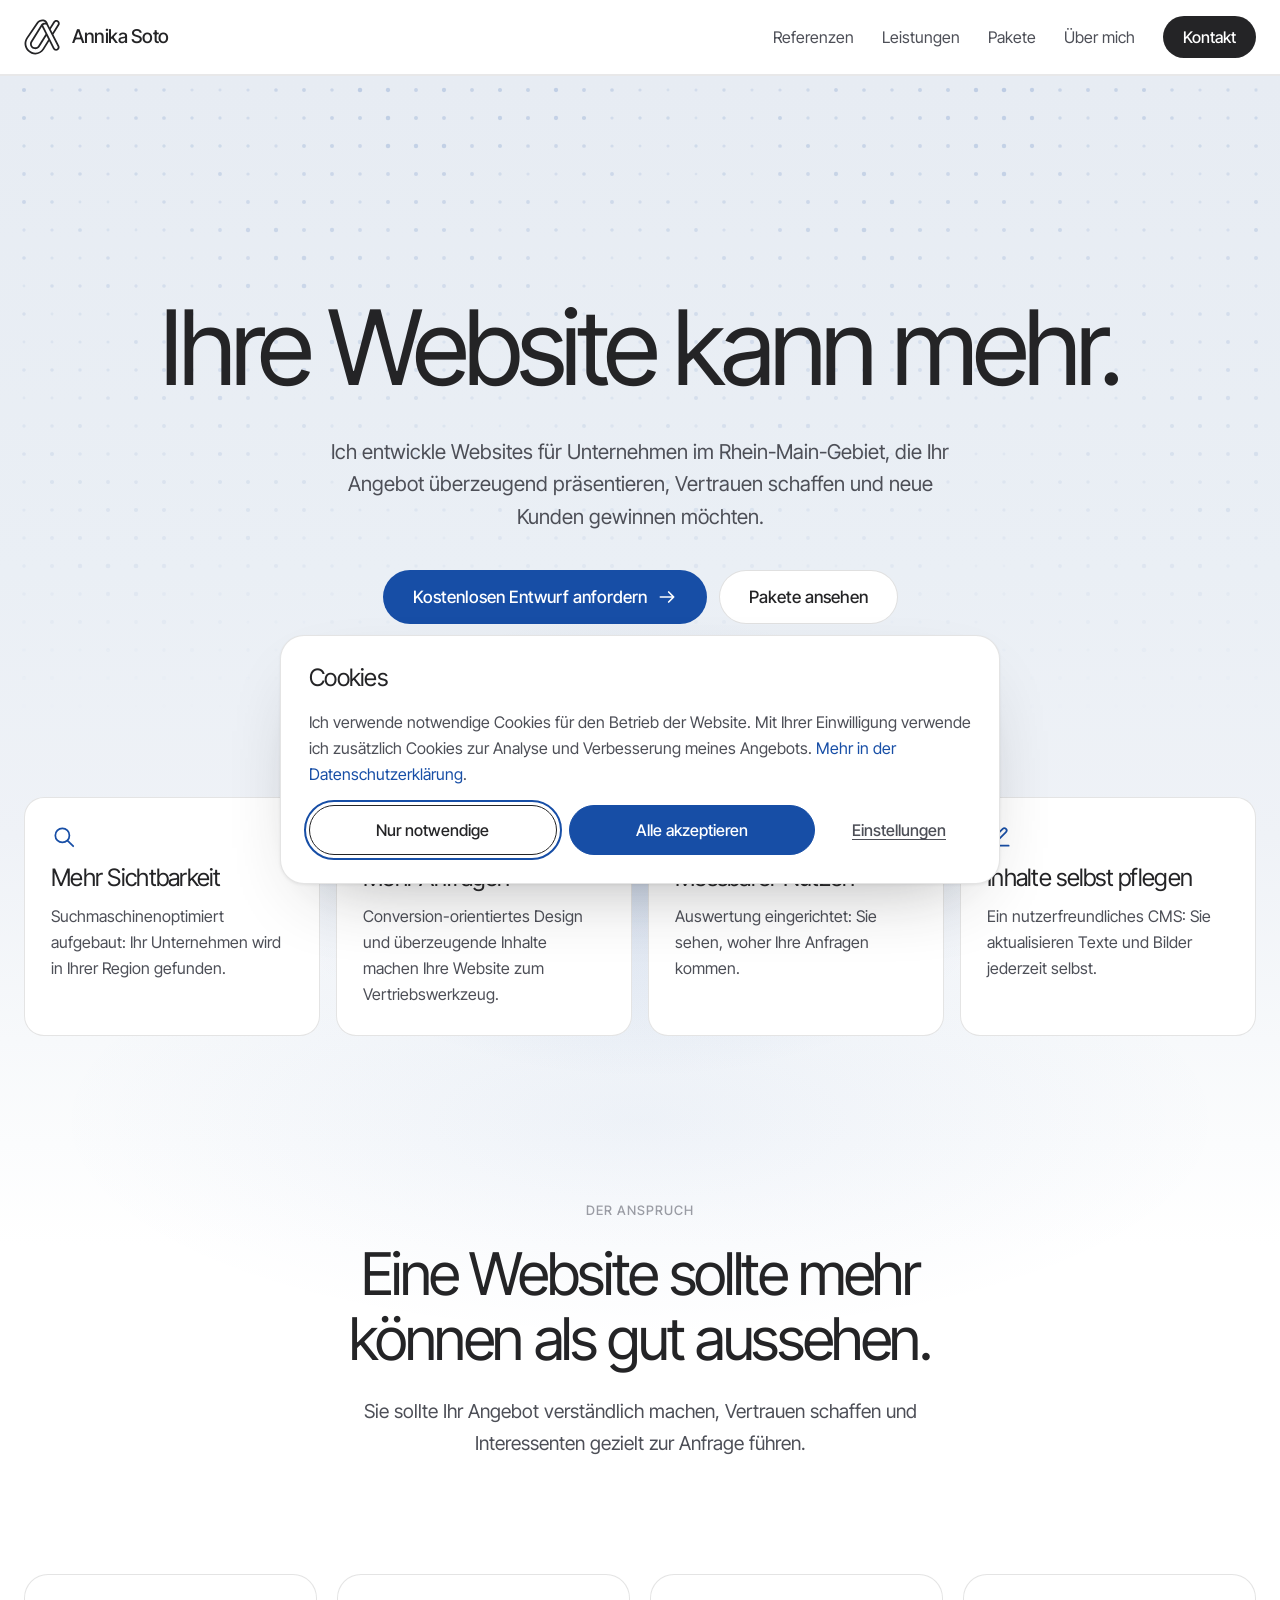
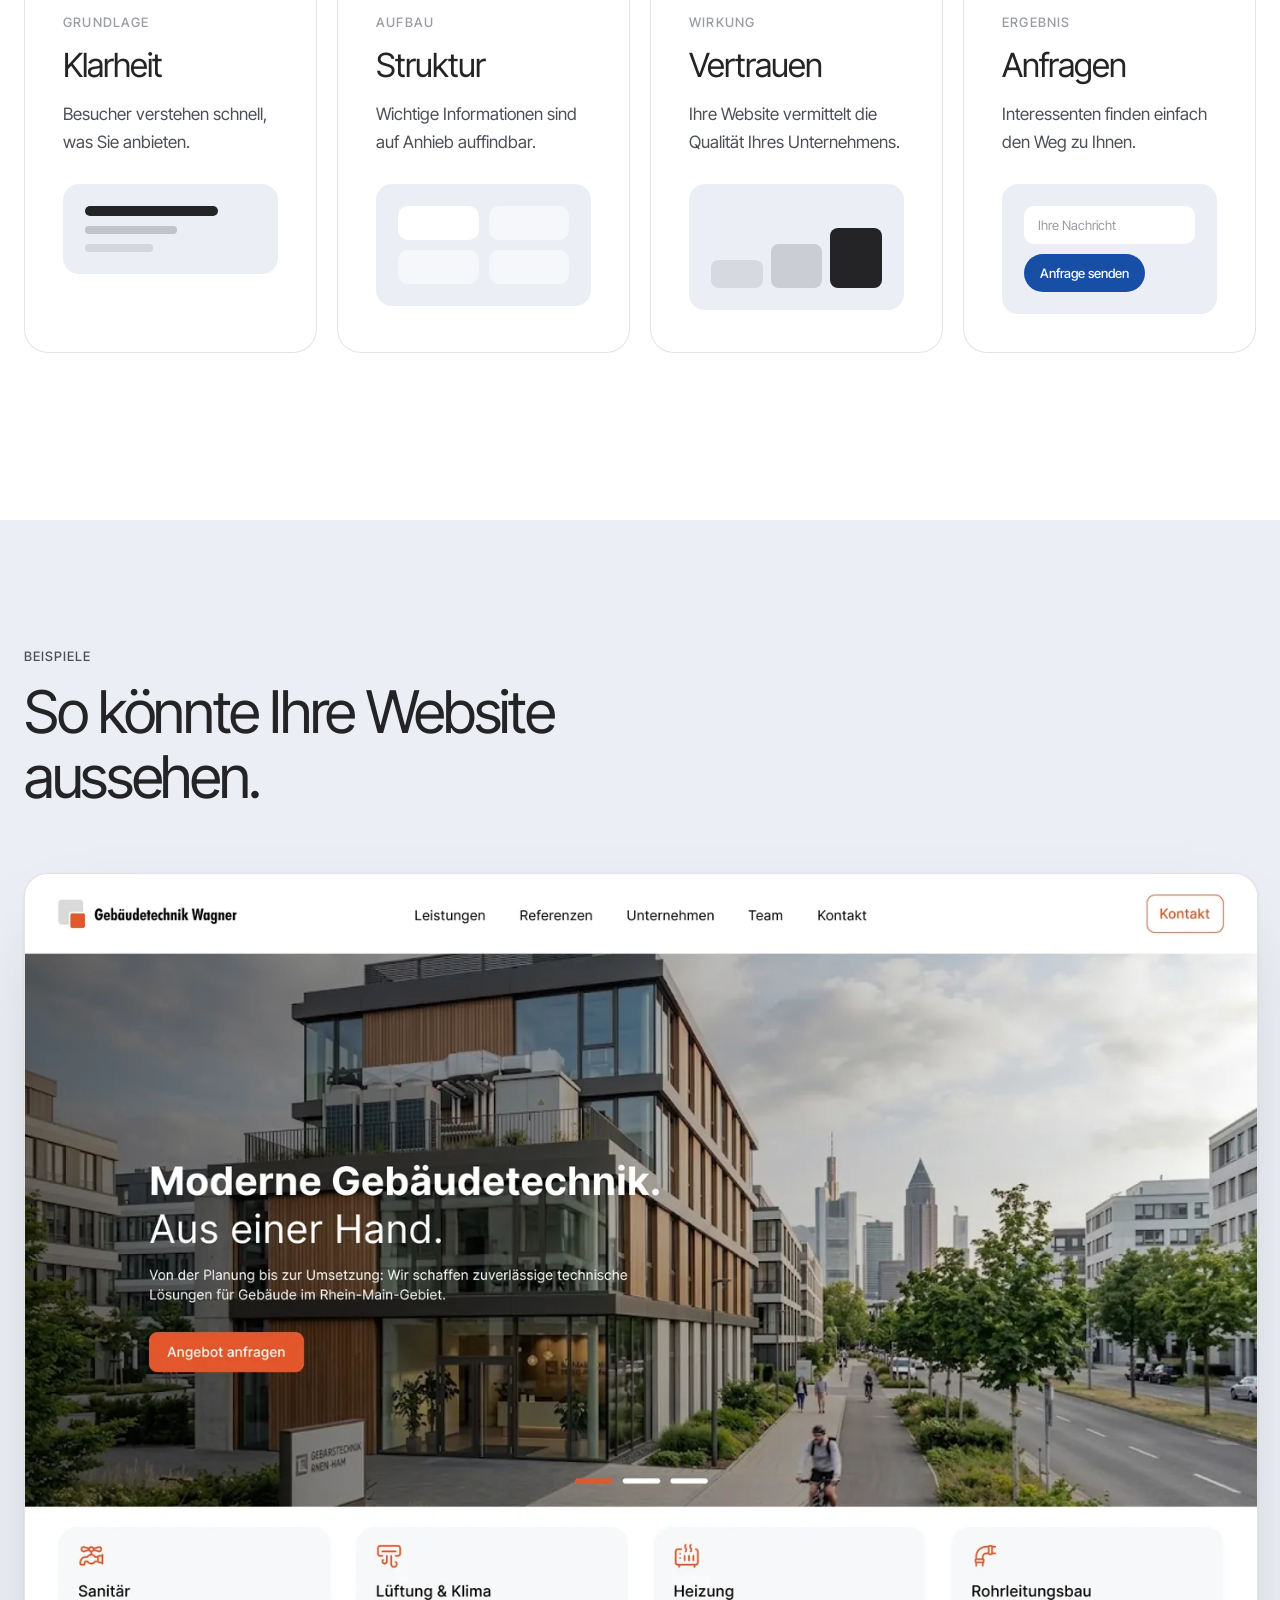
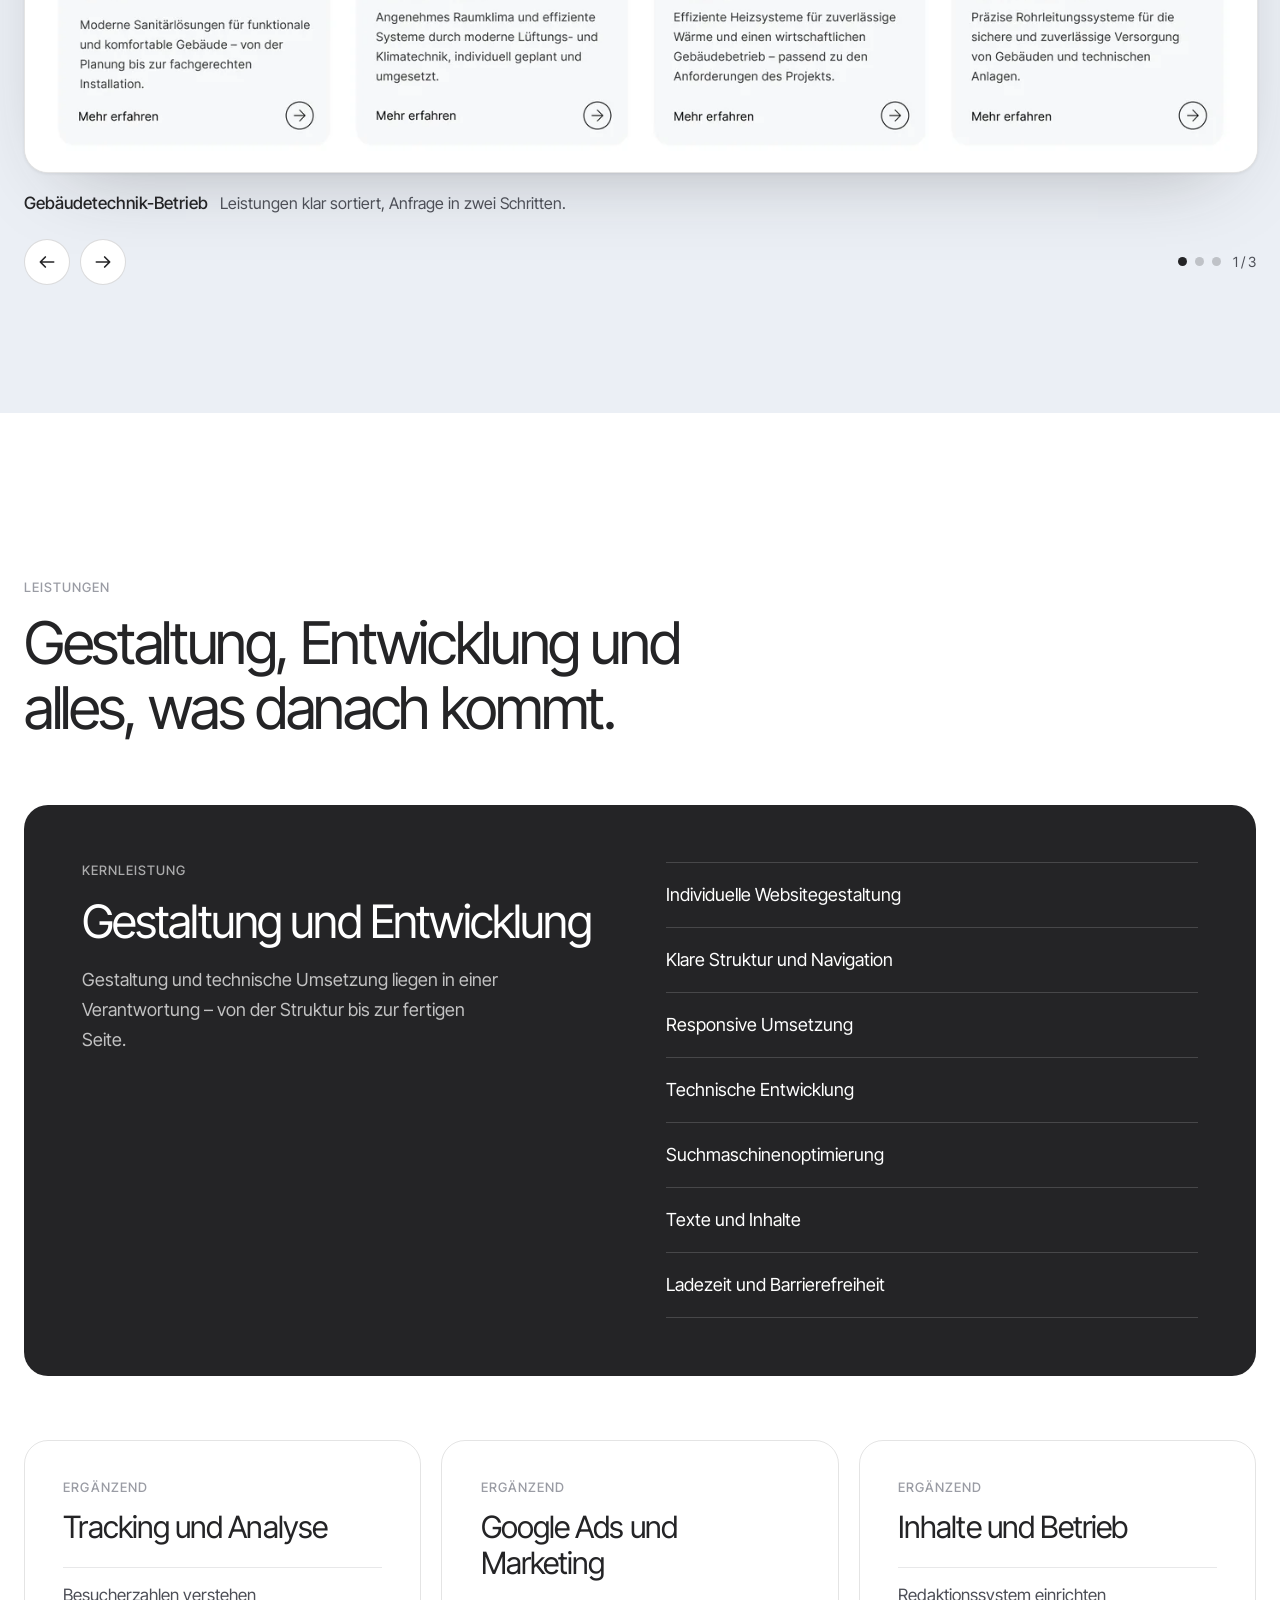
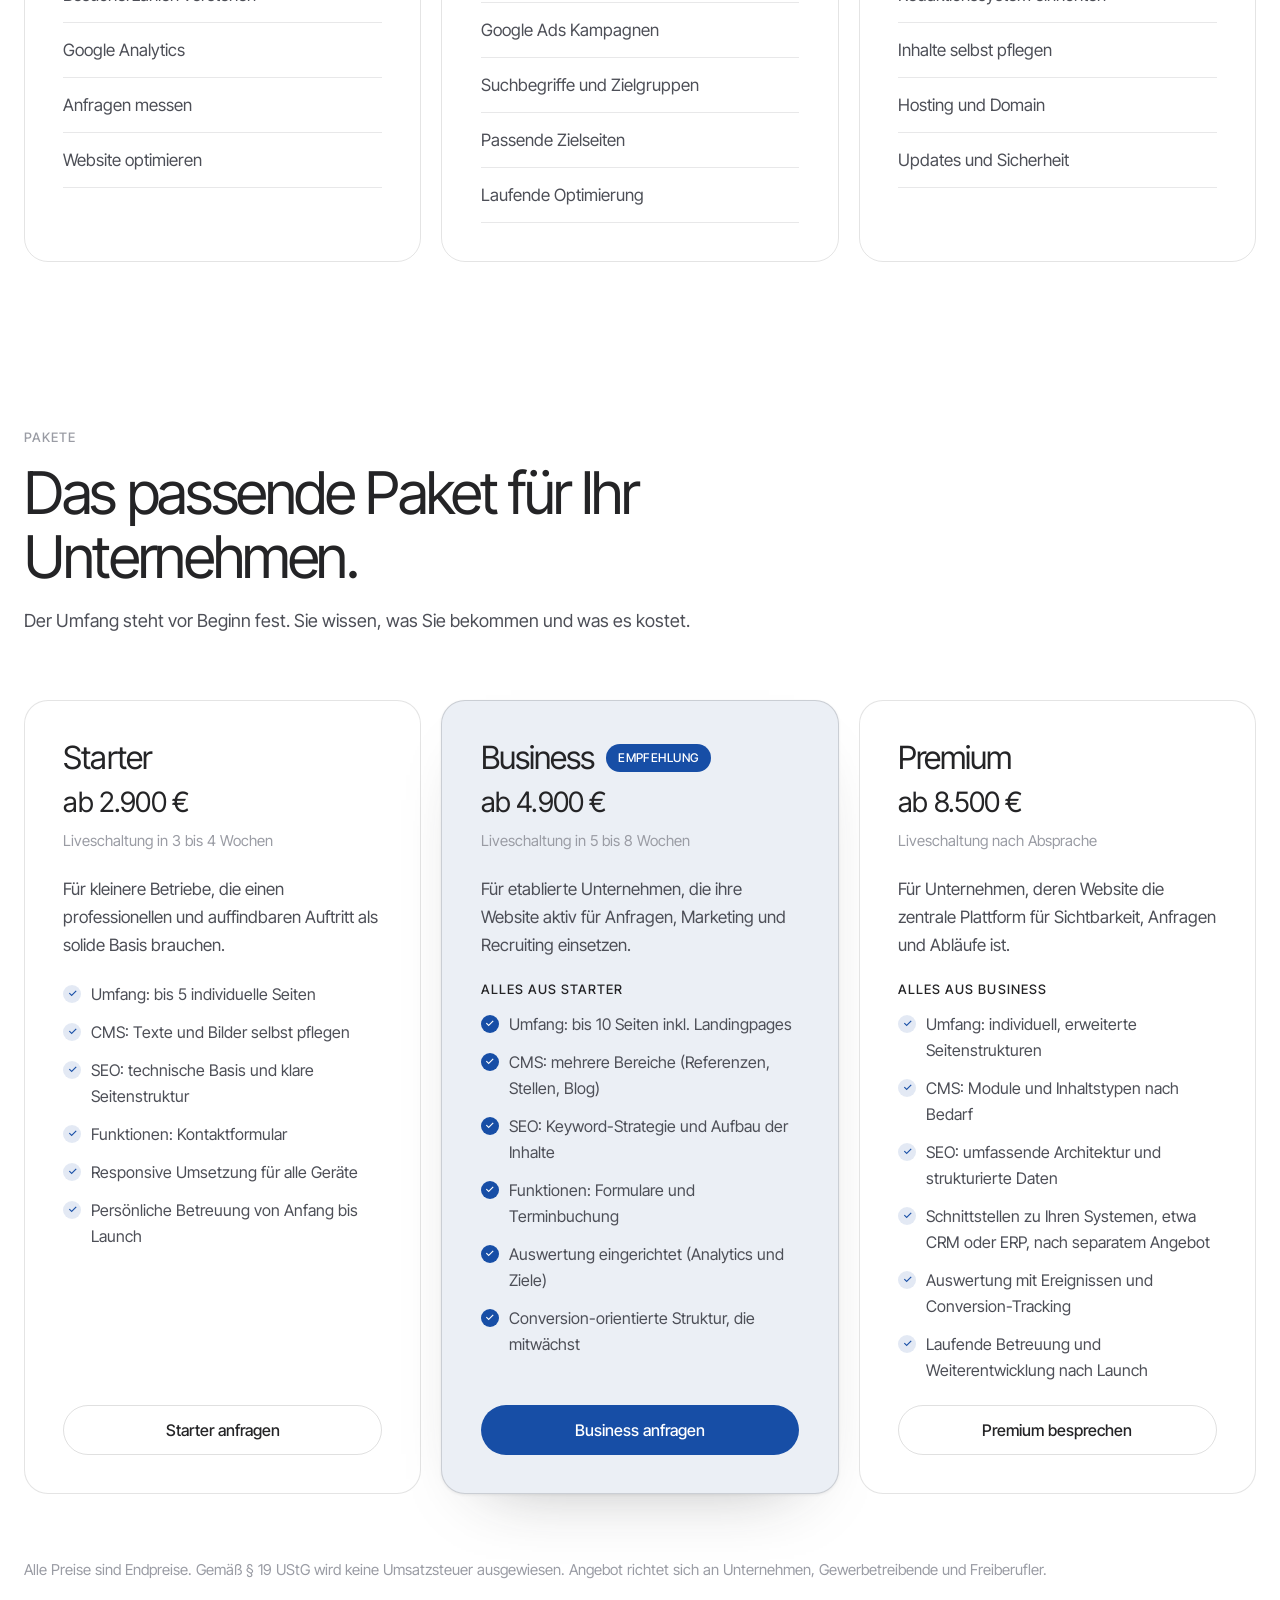
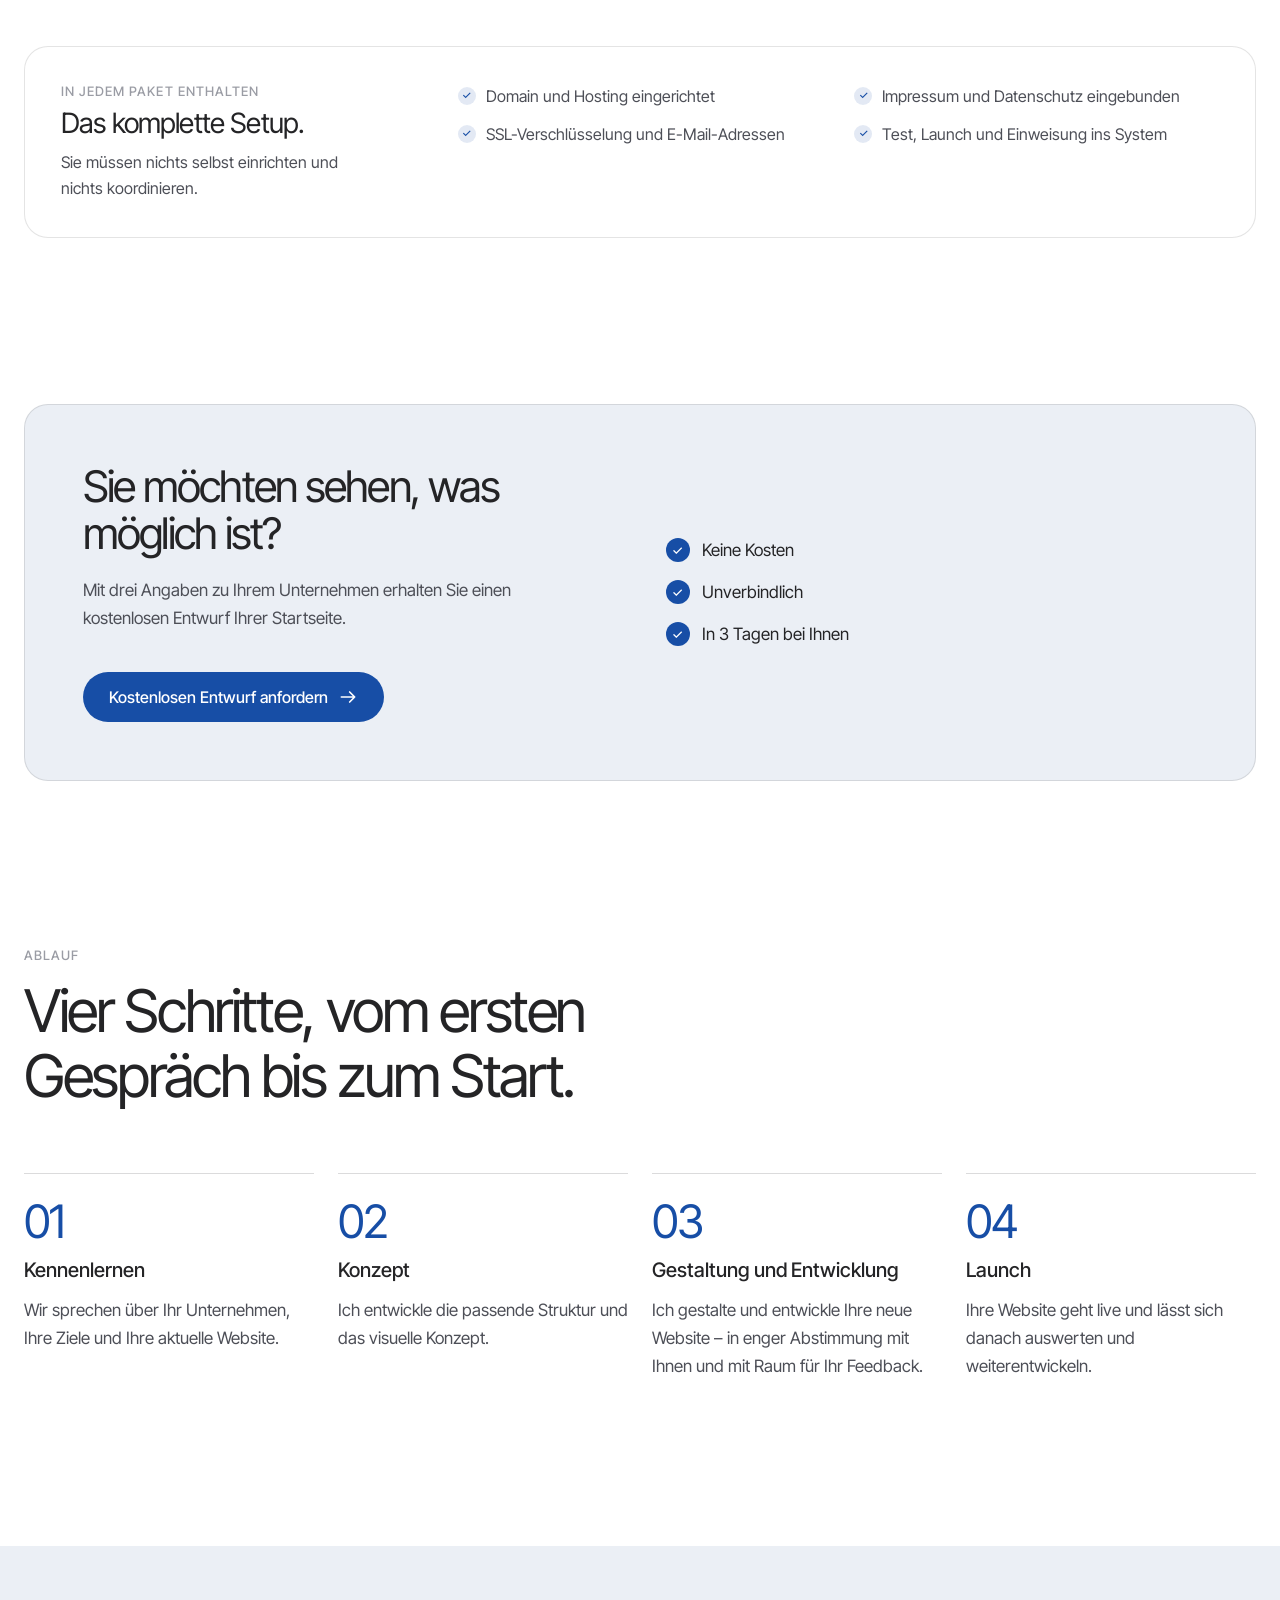
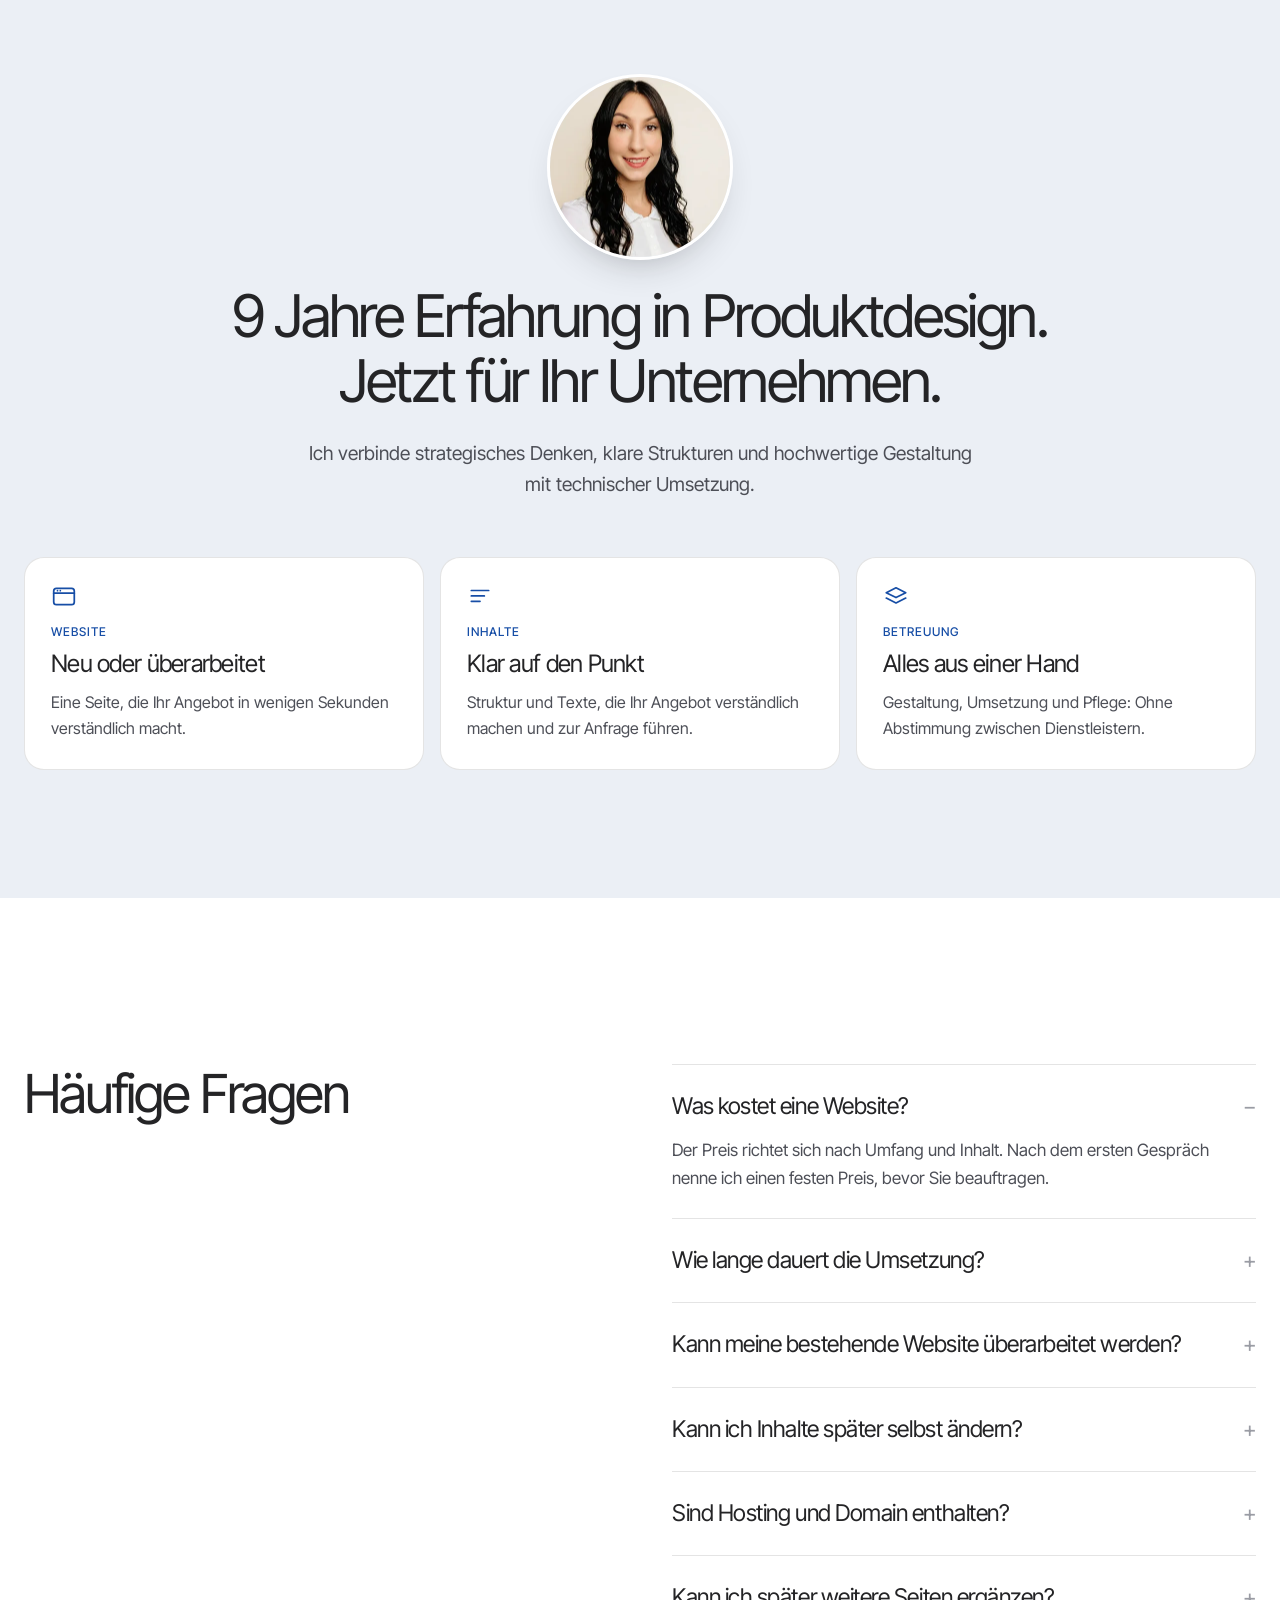
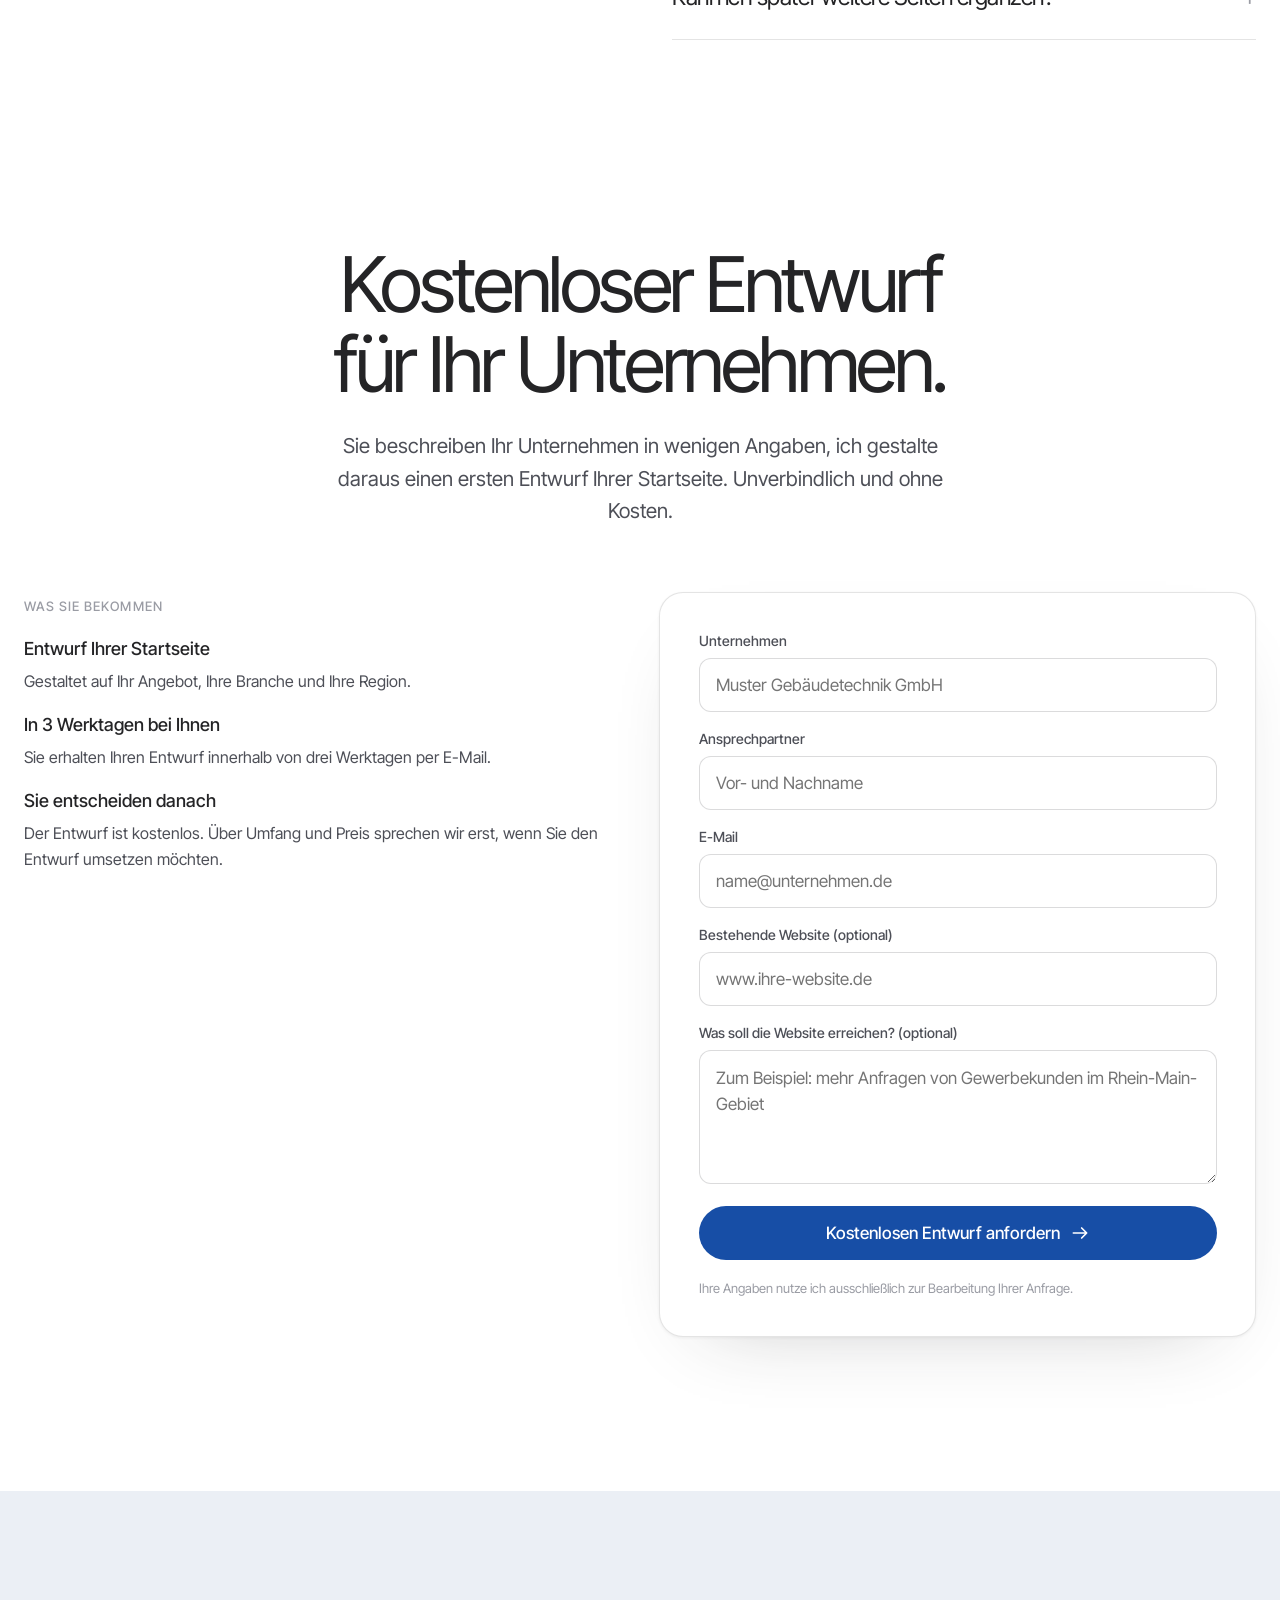
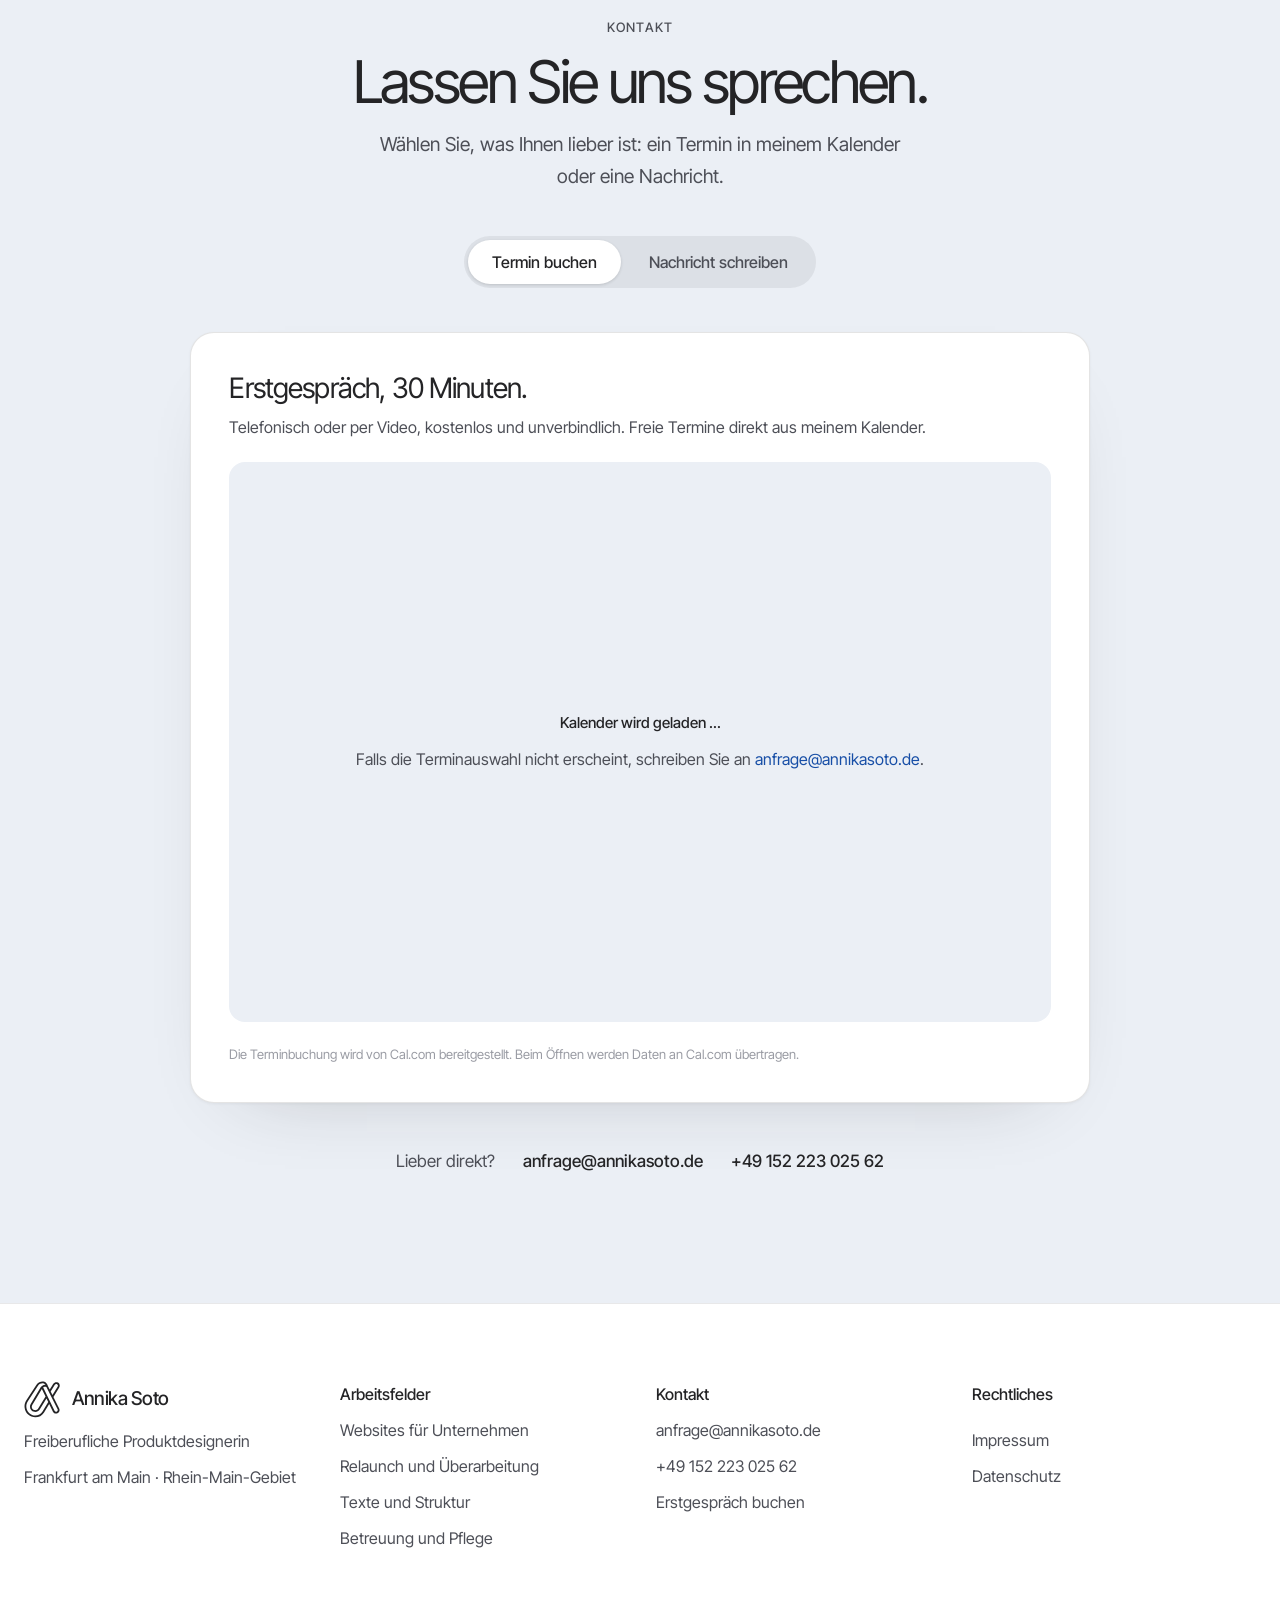
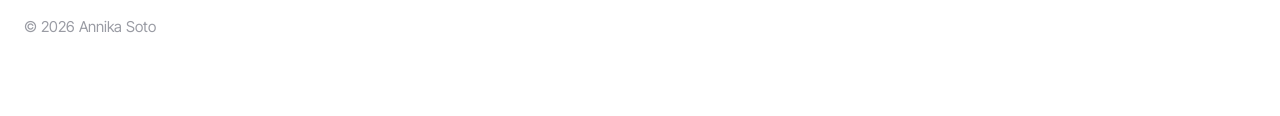
==== commit ab1f9e57: "Burger-Menue auf dem Handy, Kopfzeile wieder klebend Die Kopfzeile war unter 640 px absichtlich nich" ====
--- a/index.html
+++ b/index.html
@@ -23,7 +23,7 @@
 <link rel="preload" as="style" href="https://fonts.googleapis.com/css2?family=Inter+Tight:wght@400;500&display=swap">
 <link rel="stylesheet" href="https://fonts.googleapis.com/css2?family=Inter+Tight:wght@400;500&display=swap">
 <link rel="icon" href="bilder/logo-annika-soto.svg" type="image/svg+xml">
-<link rel="stylesheet" href="assets/style.css?v=c3b5f91a">
+<link rel="stylesheet" href="assets/style.css?v=06b72b92">
 </head>
 <body>
 <a class="skip-link" href="#inhalt">Zum Inhalt springen</a>
@@ -35,7 +35,8 @@
         <img src="bilder/logo-annika-soto.svg" alt="Logo Annika Soto" width="40" height="41" class="s5">
         <span class="s6">Annika Soto</span>
       </a>
-      <nav aria-label="Hauptnavigation" class="s7">
+      <button type="button" class="menue-knopf" aria-label="Menü öffnen" aria-expanded="false" aria-controls="hauptnavigation"><svg viewBox="0 0 24 24" width="24" height="24" fill="none" stroke="currentColor" stroke-width="1.8" stroke-linecap="round" aria-hidden="true" focusable="false"><path class="menue-strich menue-strich-1" d="M4 7h16"></path><path class="menue-strich menue-strich-2" d="M4 12h16"></path><path class="menue-strich menue-strich-3" d="M4 17h16"></path></svg></button>
+        <nav aria-label="Hauptnavigation" id="hauptnavigation" class="s7">
         
         <a href="#referenzen" class="h1 s8">Referenzen</a>
         <a href="#leistungen" class="h1 s8">Leistungen</a>
@@ -710,6 +711,7 @@
 </div>
 <script src="assets/dot-field.js?v=4548f747" defer></script>
 <script src="assets/main.js?v=b48dbecf" defer></script>
+<script src="assets/menue.js?v=c60792a1" defer></script>
 <script src="assets/consent.js?v=e4db13cd" defer></script>
 </body>
 </html>
--- a/assets/style.css
+++ b/assets/style.css
@@ -82,14 +82,68 @@
 }
 
 /* ---------------------------------------------------------------------------
-   ZUSATZ (nicht aus dem Design-Canvas): Auf schmalen Bildschirmen umbricht die
-   Navigation auf drei Zeilen. Als klebende Leiste würde sie dort dauerhaft
-   184 px – knapp ein Viertel des Bildschirms – verdecken. Deshalb scrollt die
-   Kopfzeile unter 640 px mit. Am Aussehen ändert sich nichts.
-   Zum Entfernen: diesen Block löschen.
+   ZUSATZ (nicht aus dem Design-Canvas): Menü für schmale Bildschirme.
+
+   Die Navigation hat fünf Einträge und umbricht unter rund 710 px auf drei
+   Zeilen – als klebende Leiste würde sie dort ein Viertel des Bildschirms
+   verdecken. Deshalb wandert sie unter 768 px hinter einen Burger-Knopf und
+   klappt darunter auf. Die Leiste bleibt dadurch einzeilig und kann klebend
+   bleiben. Am Desktop-Aussehen ändert sich nichts.
    --------------------------------------------------------------------------- */
-@media (max-width: 639px) {
-  body > div > header[class] { position: static; }
+.menue-knopf {
+  display: none;
+  align-items: center;
+  justify-content: center;
+  width: 44px;
+  height: 44px;
+  margin: -6px -10px -6px 0;
+  padding: 0;
+  background: none;
+  border: none;
+  border-radius: 999px;
+  color: #242426;
+  cursor: pointer;
+  transition: background 200ms ease;
+}
+/* Nur auf Geräten mit echtem Zeiger – nach einem Tipp auf dem Handy bliebe
+   die Hervorhebung sonst hängen, bis woanders hingetippt wird. */
+@media (hover: hover) {
+  .menue-knopf:hover { background: #EBEFF5; }
+}
+
+/* Burger wird beim Öffnen zum Kreuz. */
+.menue-strich {
+  transform-box: fill-box;
+  transform-origin: center;
+  transition: transform 220ms cubic-bezier(.22,.61,.36,1), opacity 160ms ease;
+}
+header[data-menue="offen"] .menue-strich-1 { transform: translateY(5px) rotate(45deg); }
+header[data-menue="offen"] .menue-strich-2 { opacity: 0; }
+header[data-menue="offen"] .menue-strich-3 { transform: translateY(-5px) rotate(-45deg); }
+
+@media (max-width: 767px) {
+  .menue-knopf { display: inline-flex; }
+
+  /* Eigene Zeile unterhalb der Leiste, standardmäßig zu. */
+  #hauptnavigation {
+    display: none;
+    flex-basis: 100%;
+    flex-direction: column;
+    align-items: flex-start;
+    gap: 2px;
+    margin-top: 10px;
+    padding-top: 10px;
+    border-top: 1px solid rgba(36,36,38,0.10);
+  }
+  header[data-menue="offen"] #hauptnavigation { display: flex; }
+
+  /* Großzügige Trefferflächen, ohne die Schrift zu verändern. */
+  #hauptnavigation > a { padding: 11px 2px; }
+  #hauptnavigation > a[class*="s9"] { margin-top: 8px; padding: 11px 20px; }
+}
+
+@media (prefers-reduced-motion: reduce) {
+  .menue-strich { transition: none; }
 }
 
 /* --- Kontakt: Entweder-oder-Umschalter --- */
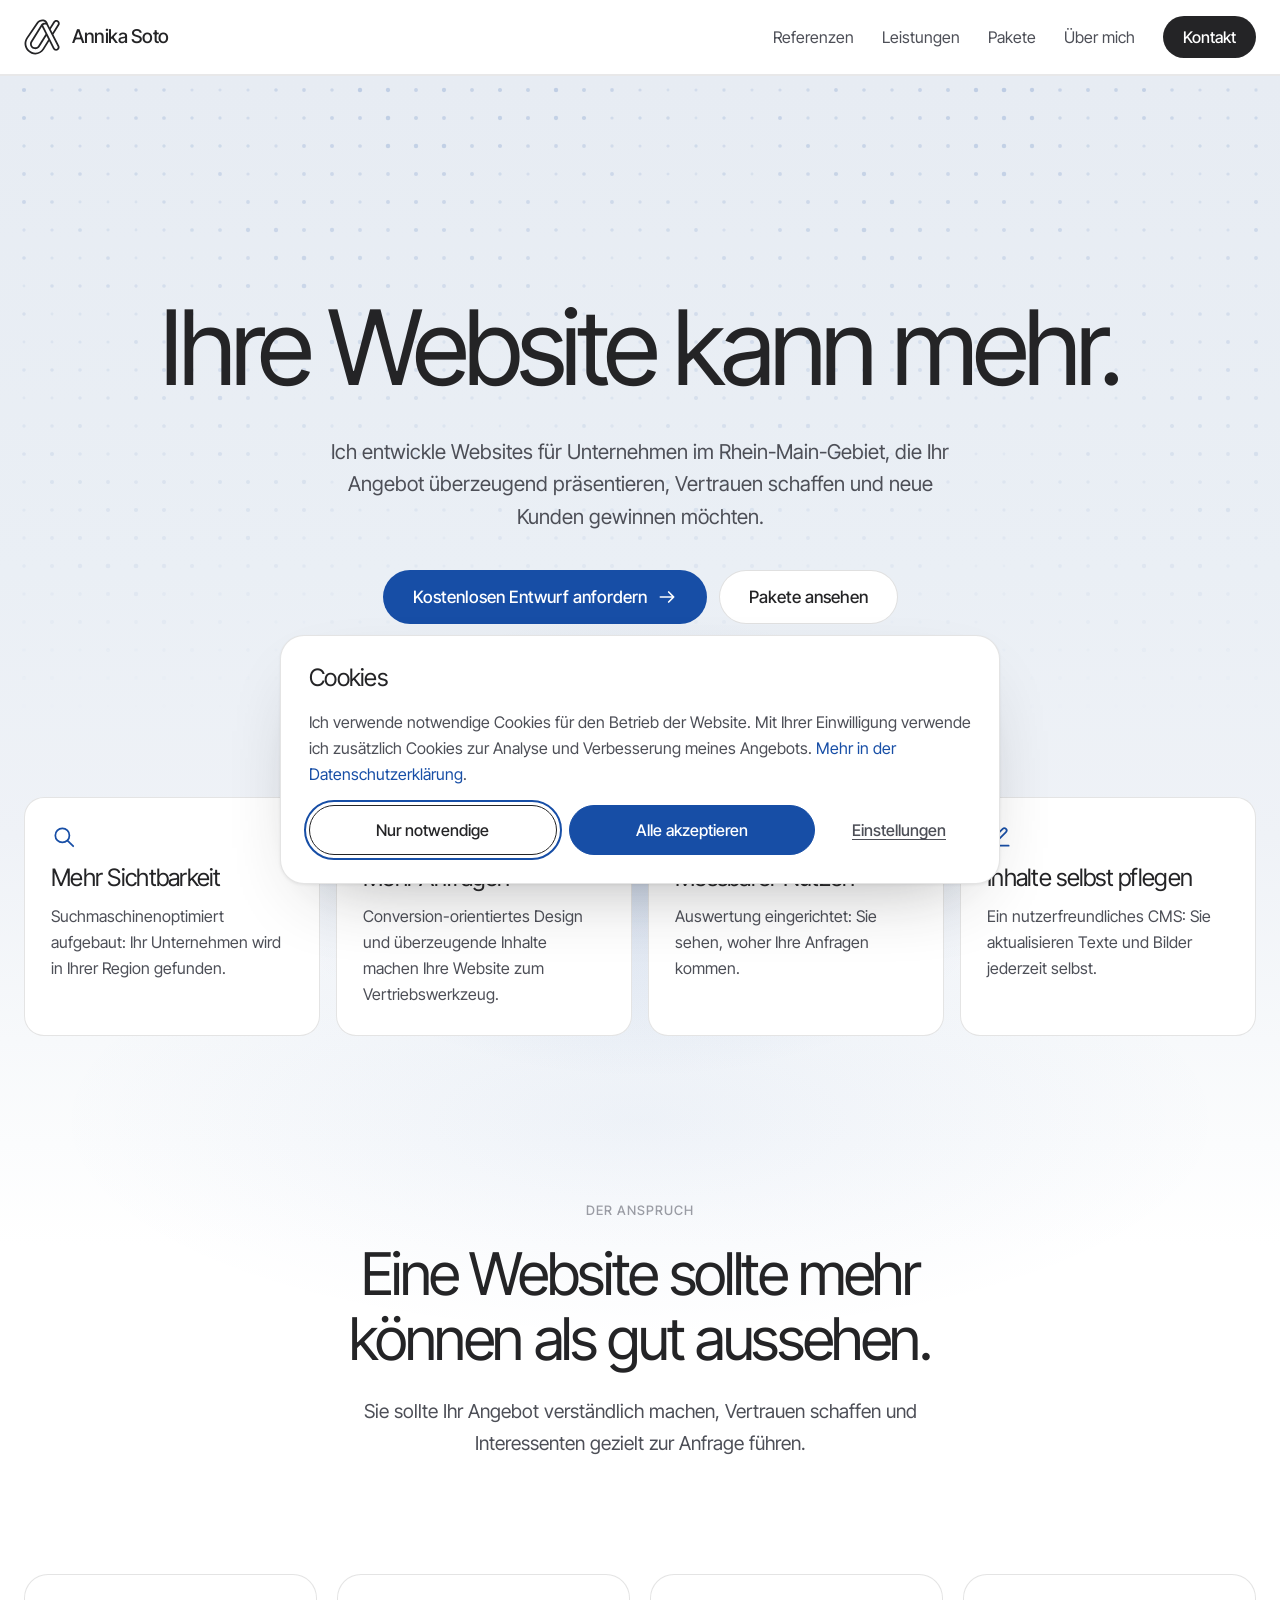
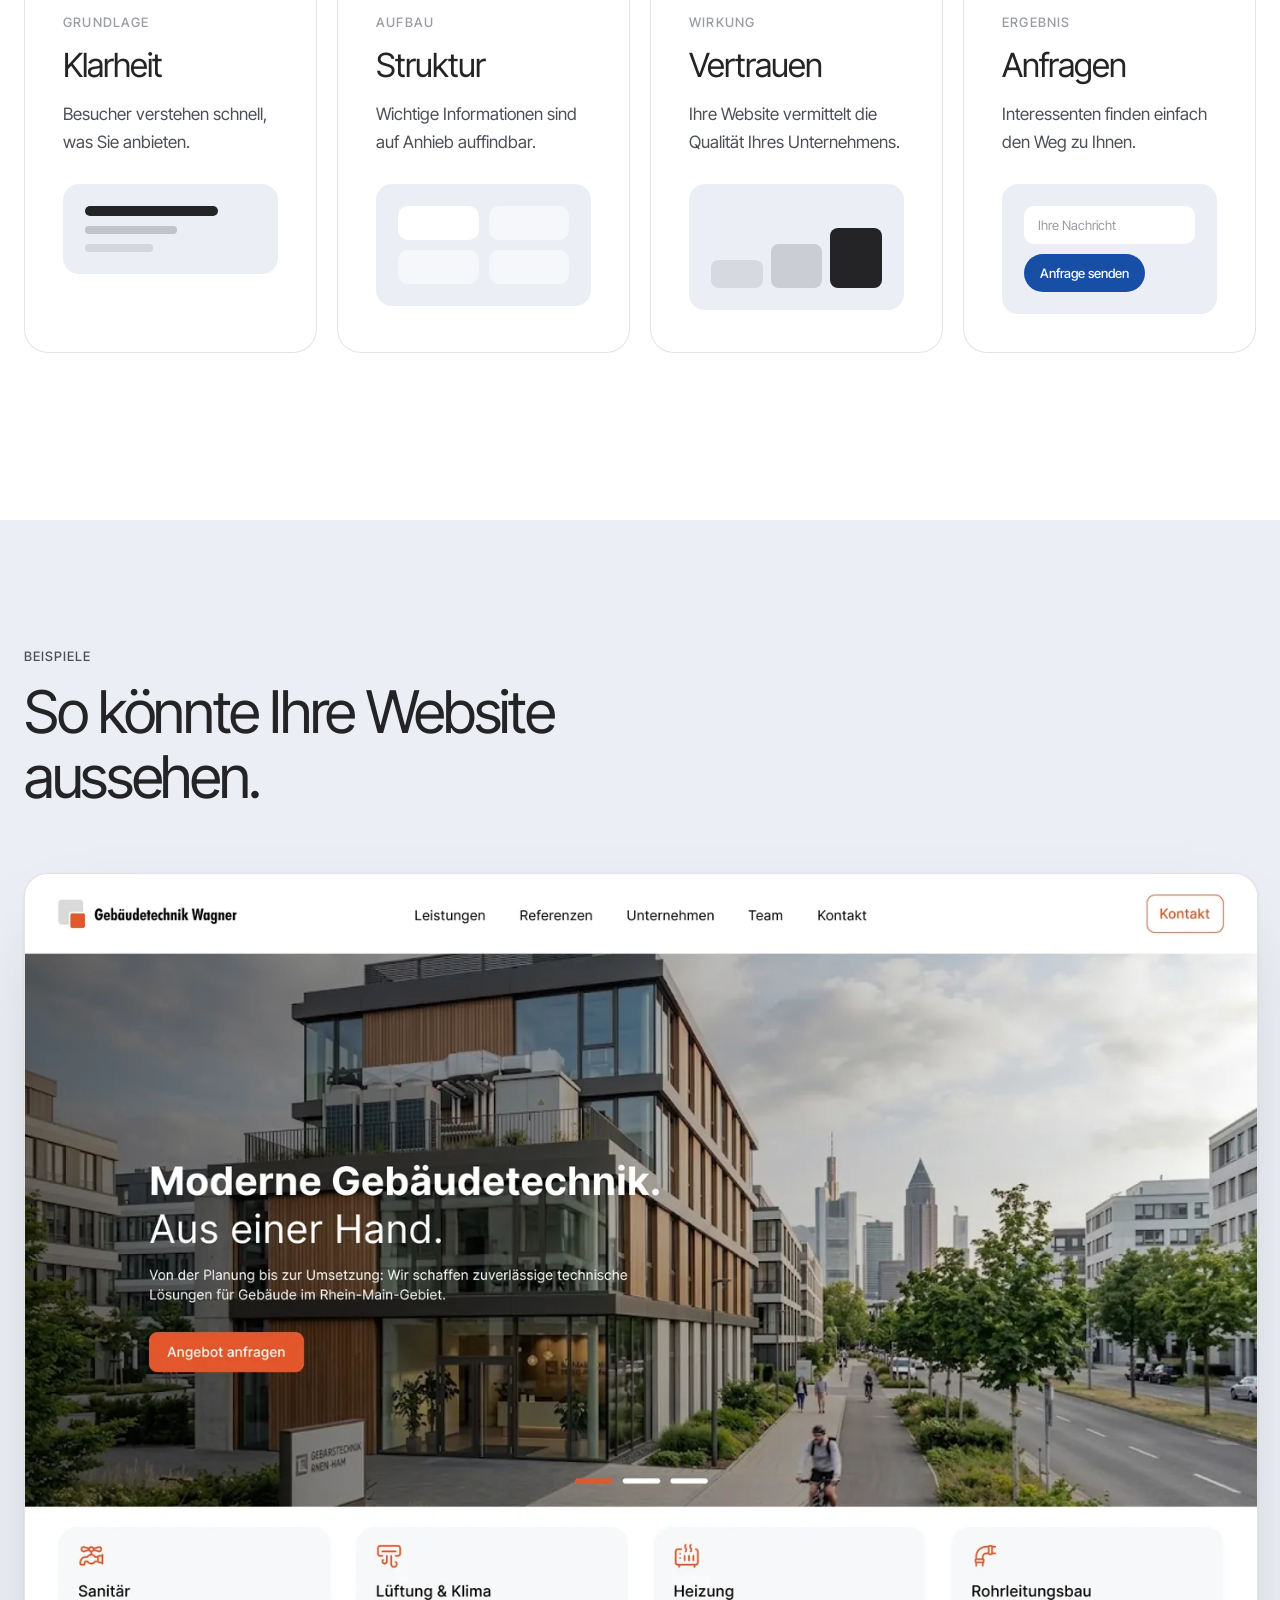
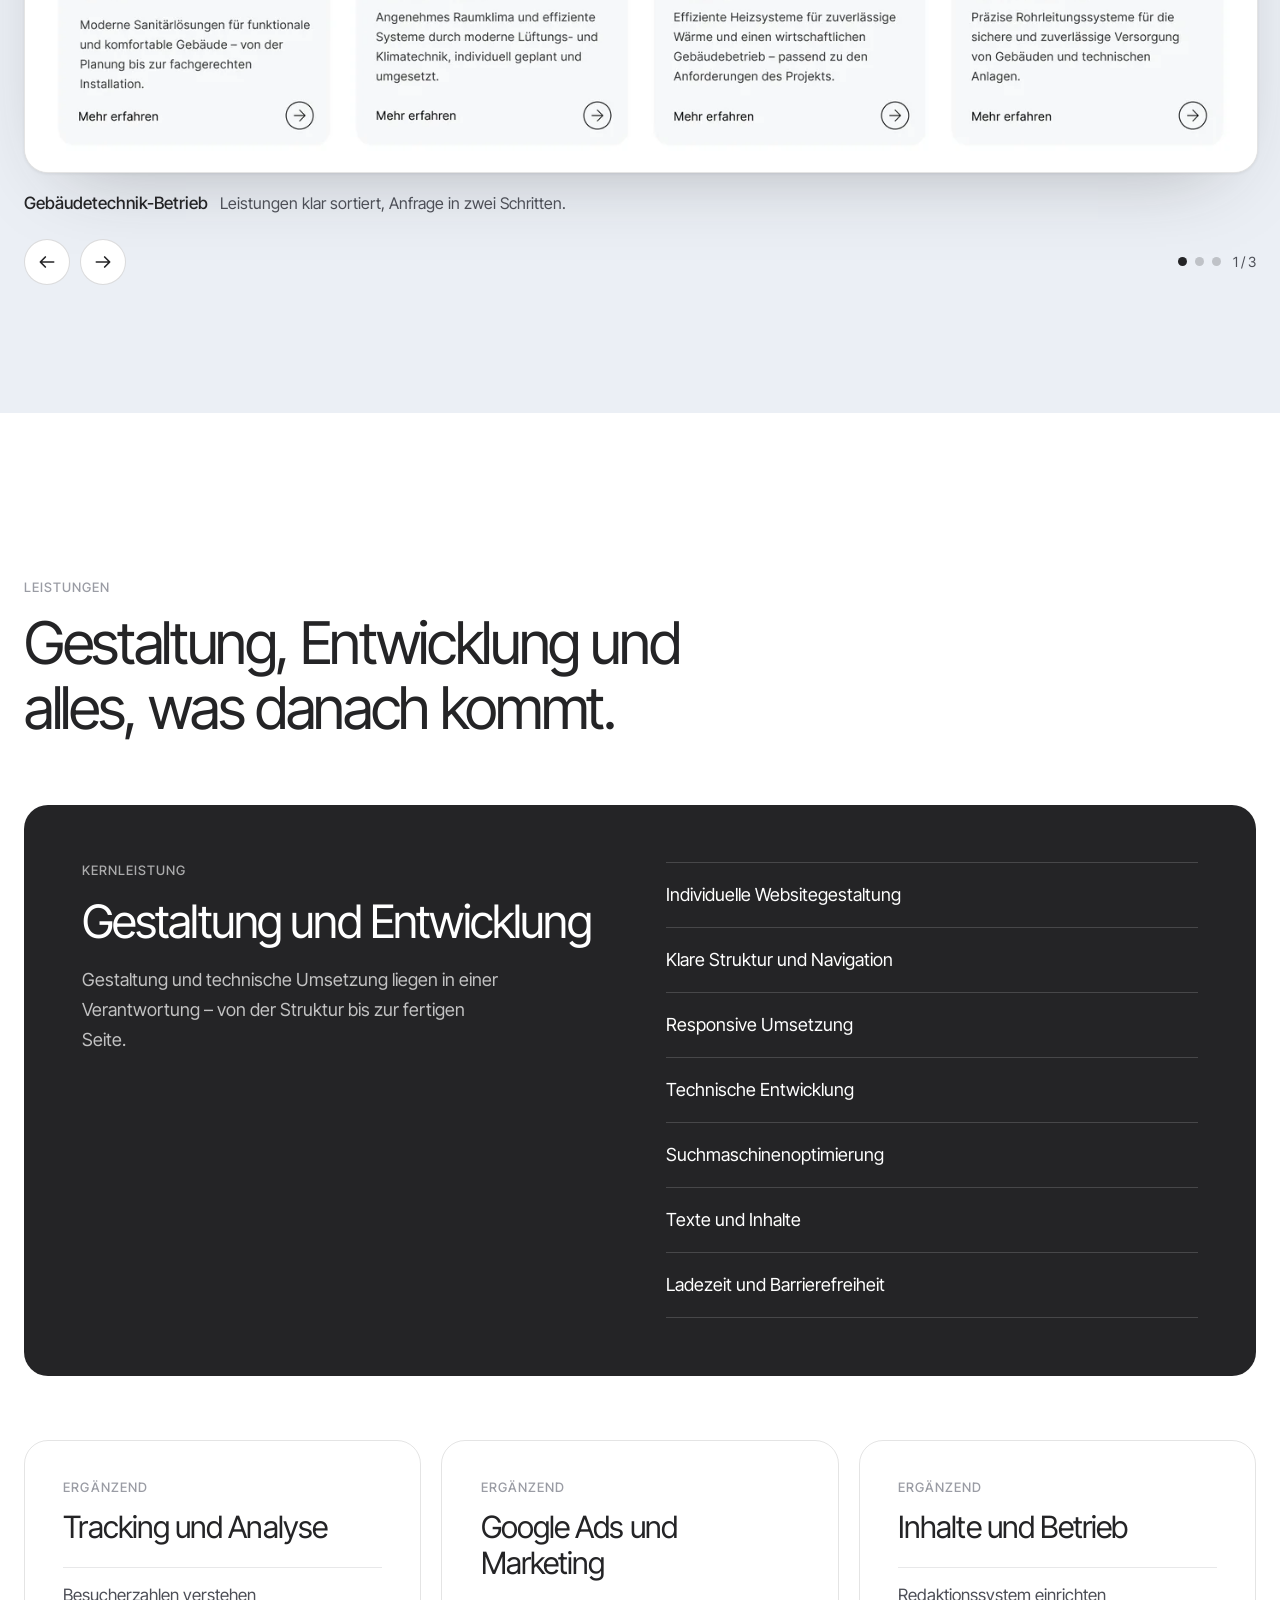
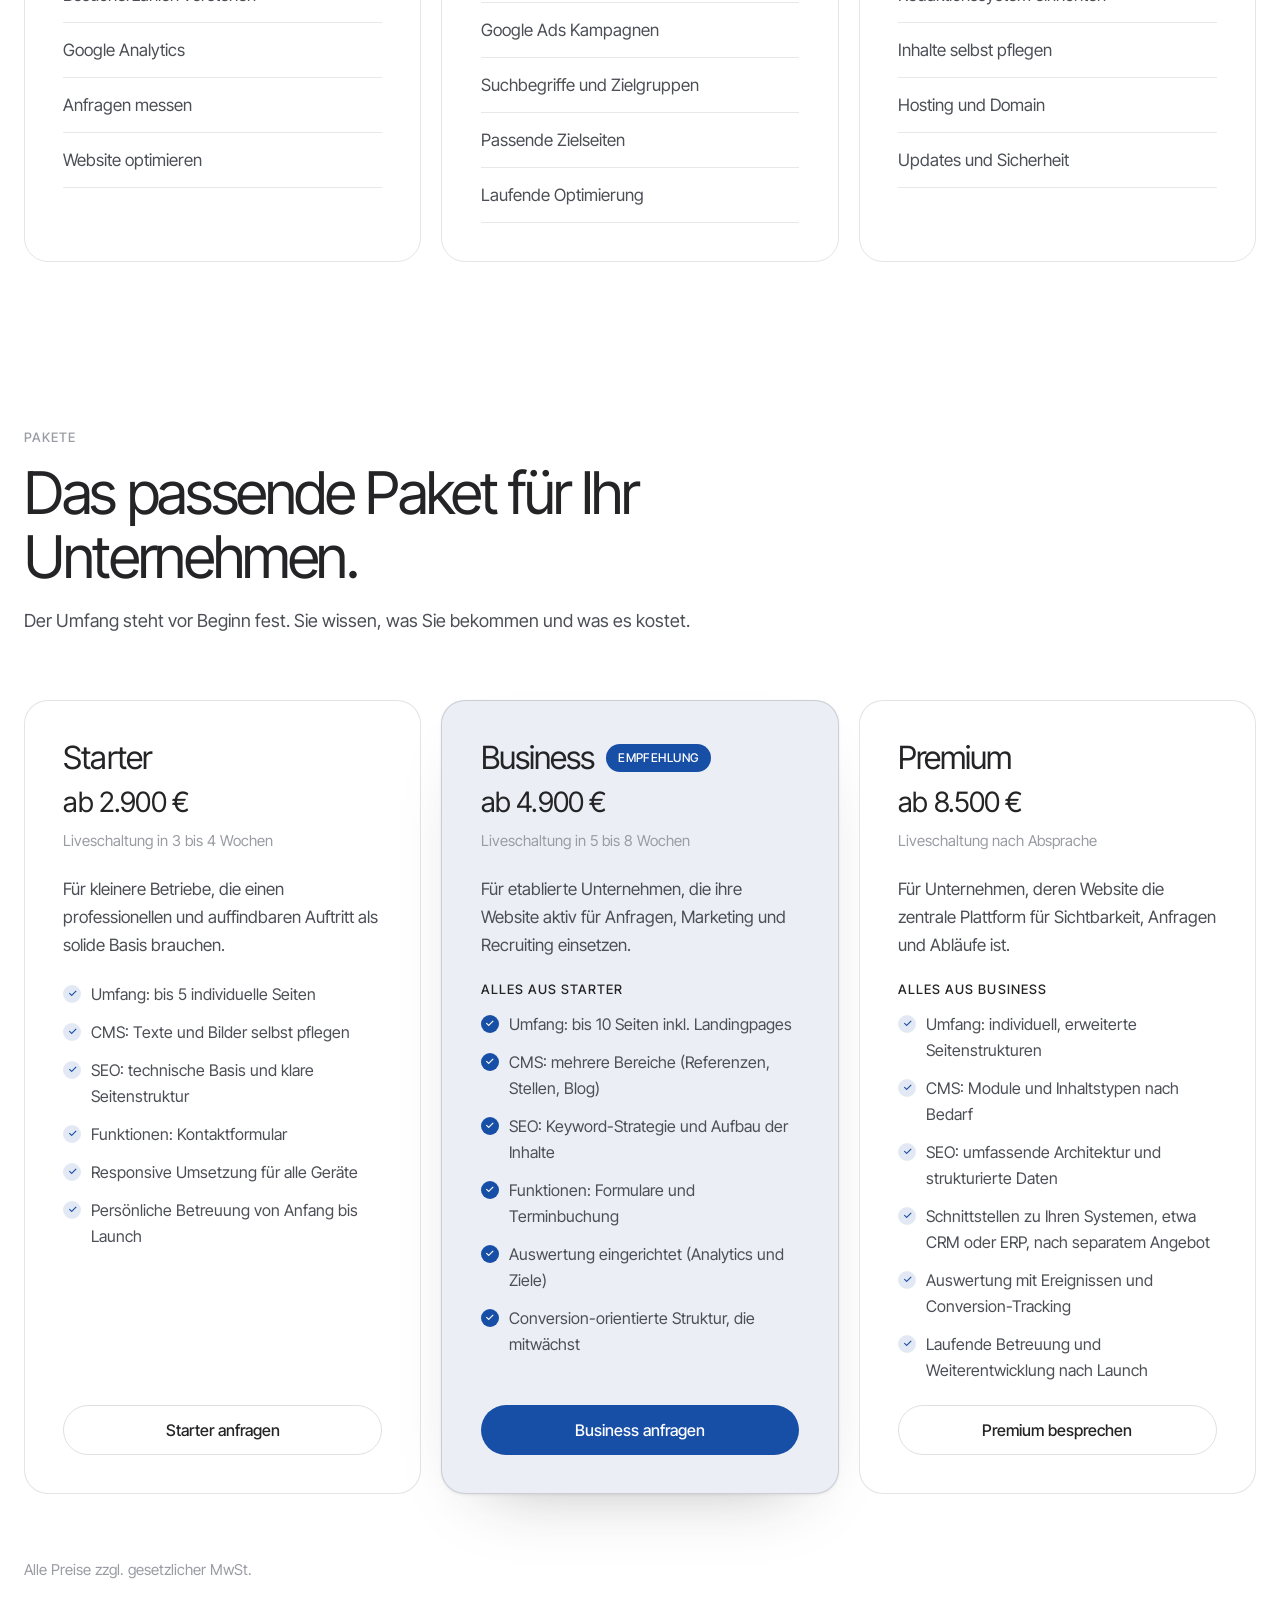
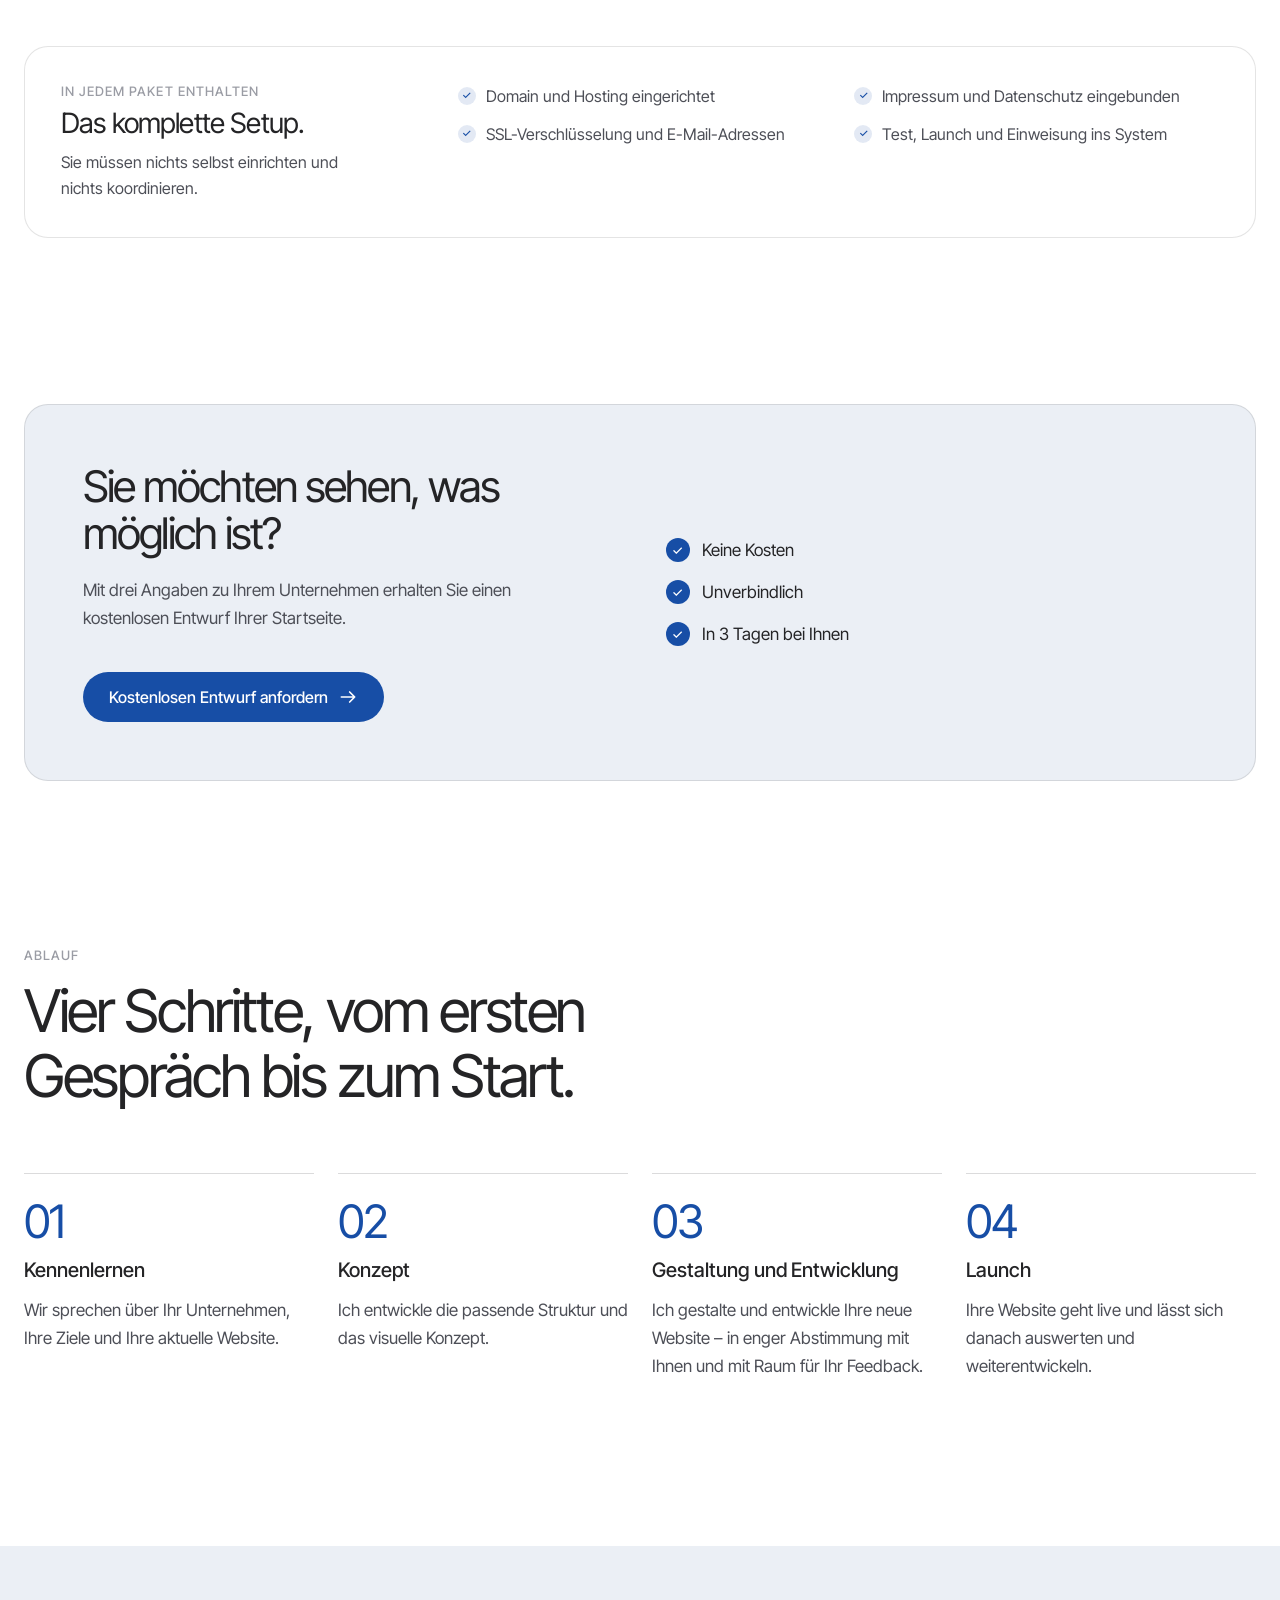
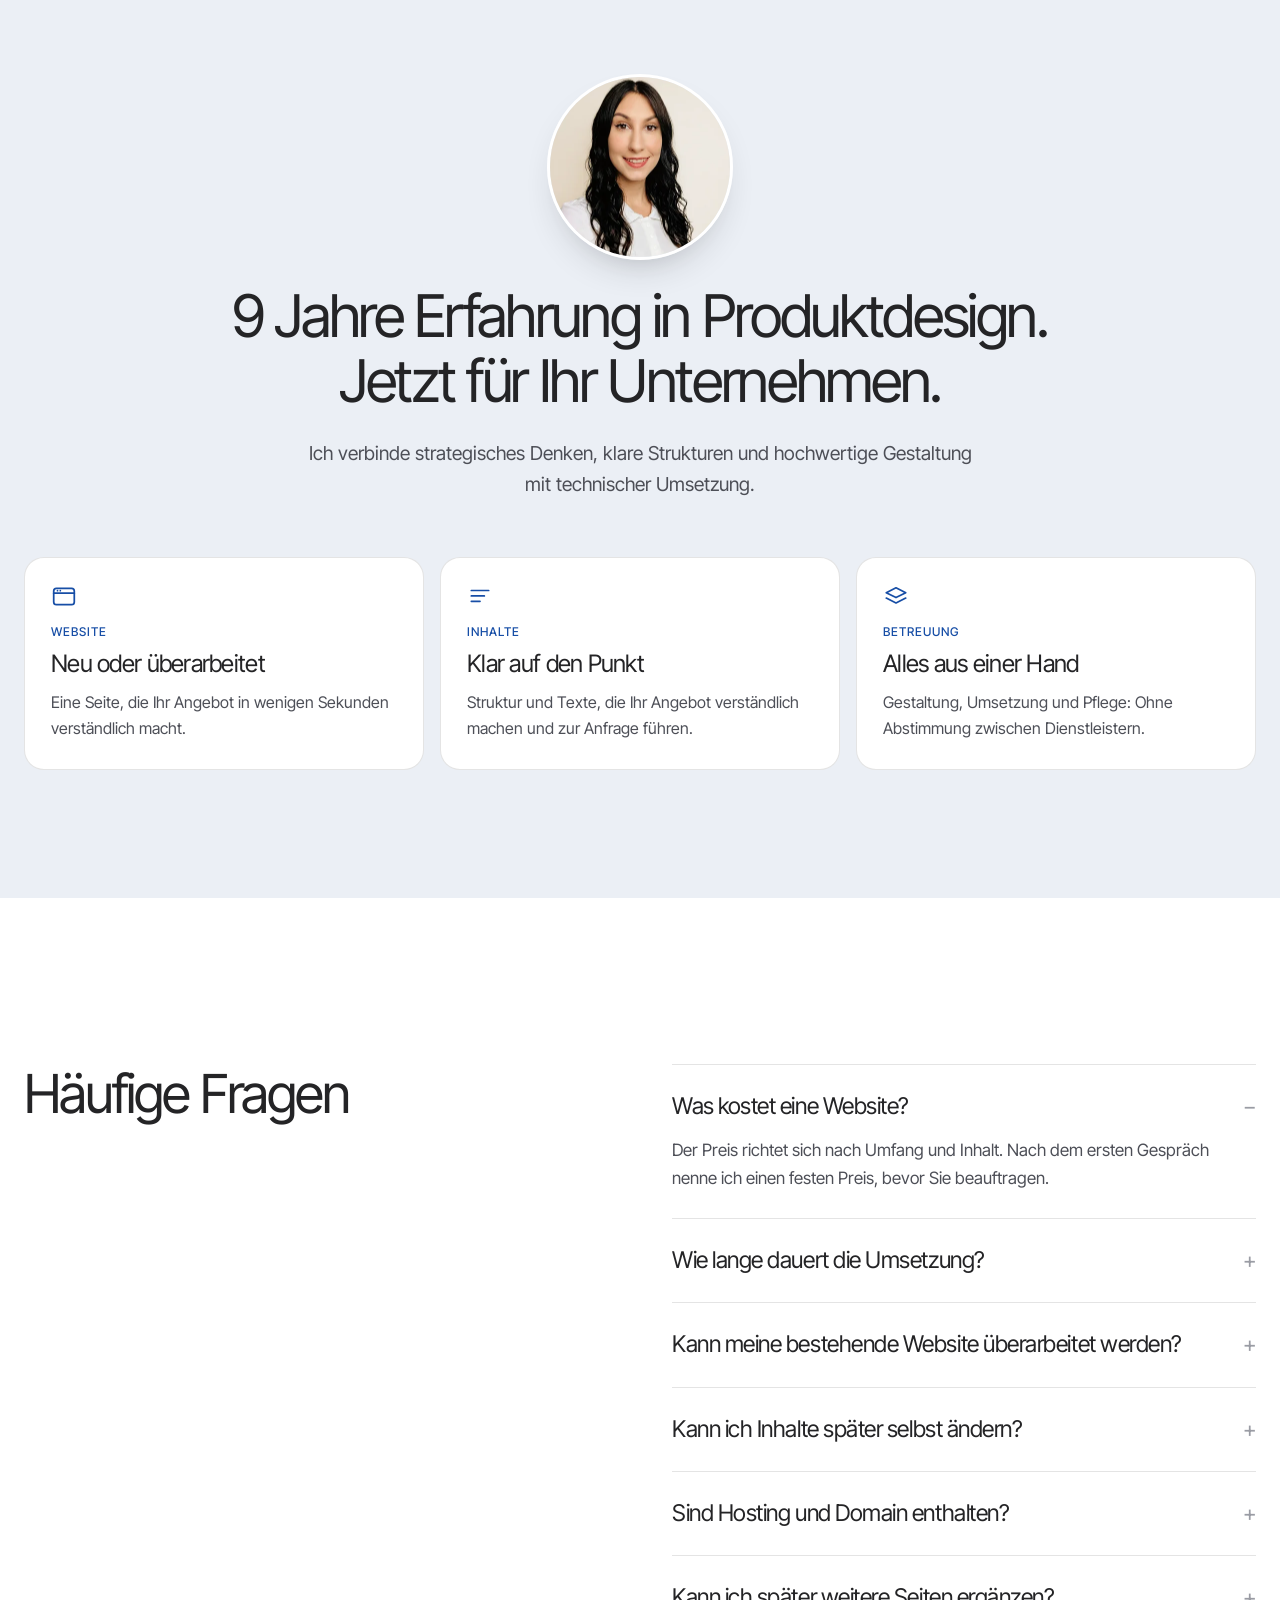
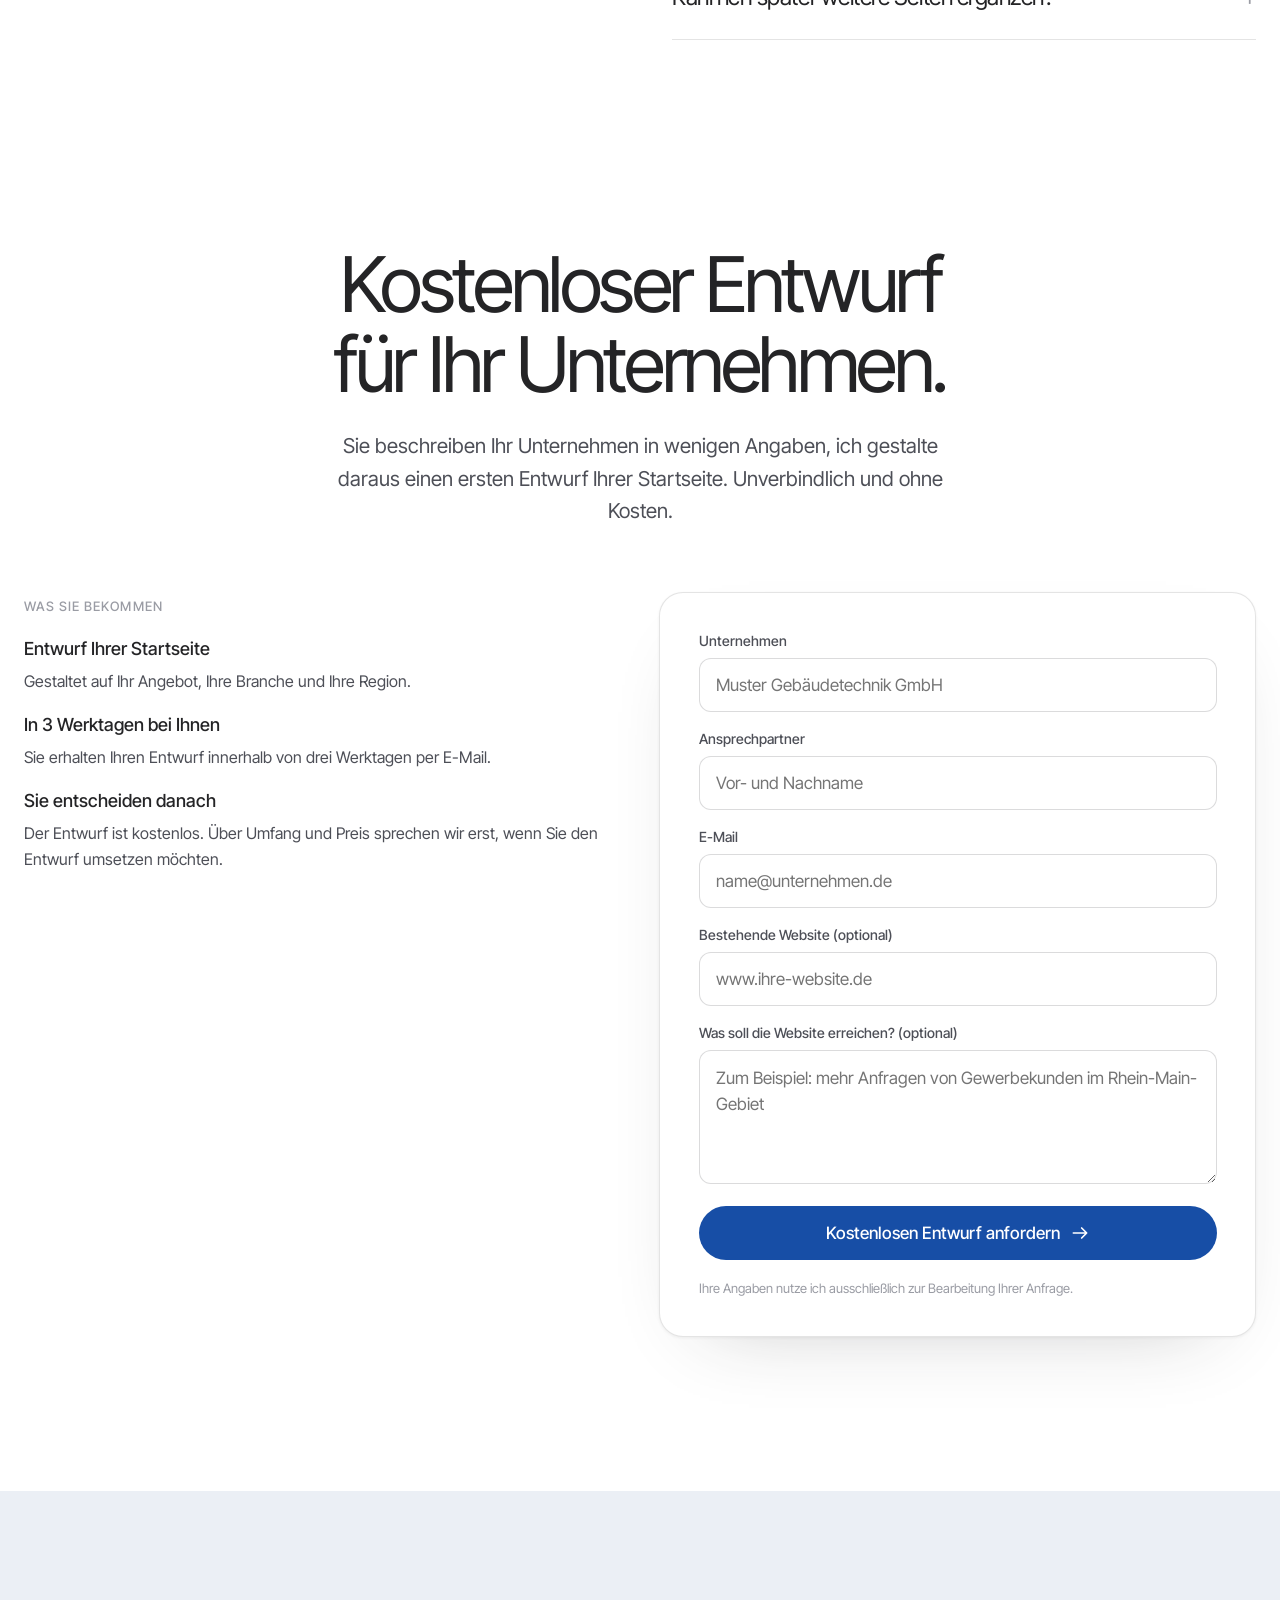
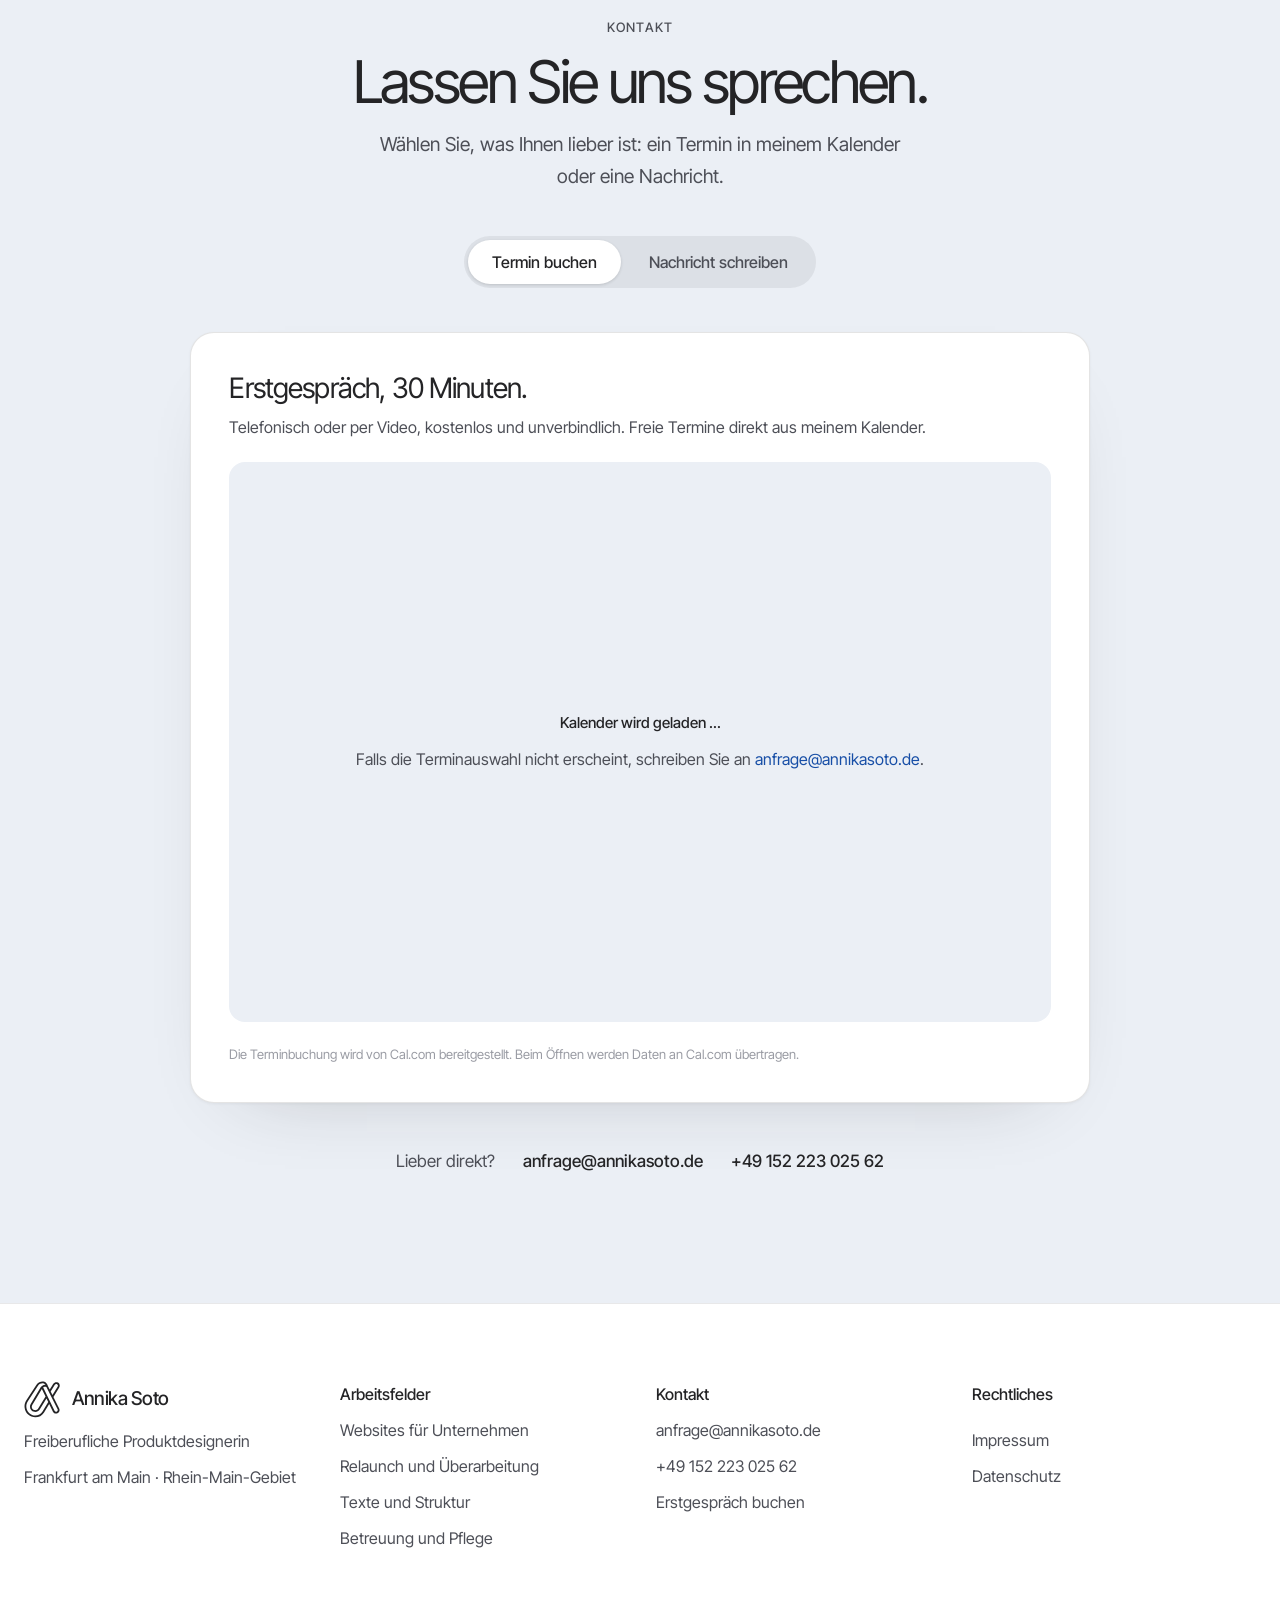
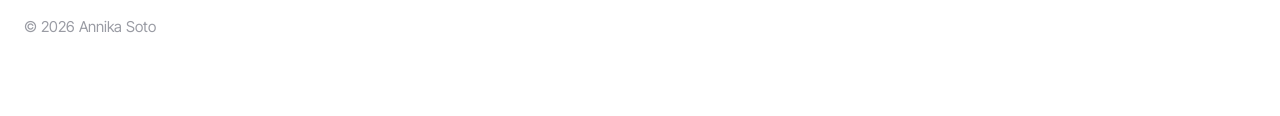
==== commit 16d992c6: "Preise auf Regelbesteuerung umstellen Der Preishinweis unter den Paketen lautet jetzt "Alle Preise z" ====
--- a/index.html
+++ b/index.html
@@ -365,7 +365,7 @@
       </div>
     </div>
 
-    <div class="s90">Alle Preise sind Endpreise. Gemäß § 19 UStG wird keine Umsatzsteuer ausgewiesen. Angebot richtet sich an Unternehmen, Gewerbetreibende und Freiberufler.</div>
+    <div class="s90">Alle Preise zzgl. gesetzlicher MwSt.</div>
 
     <div class="s100">
       <div class="s101">
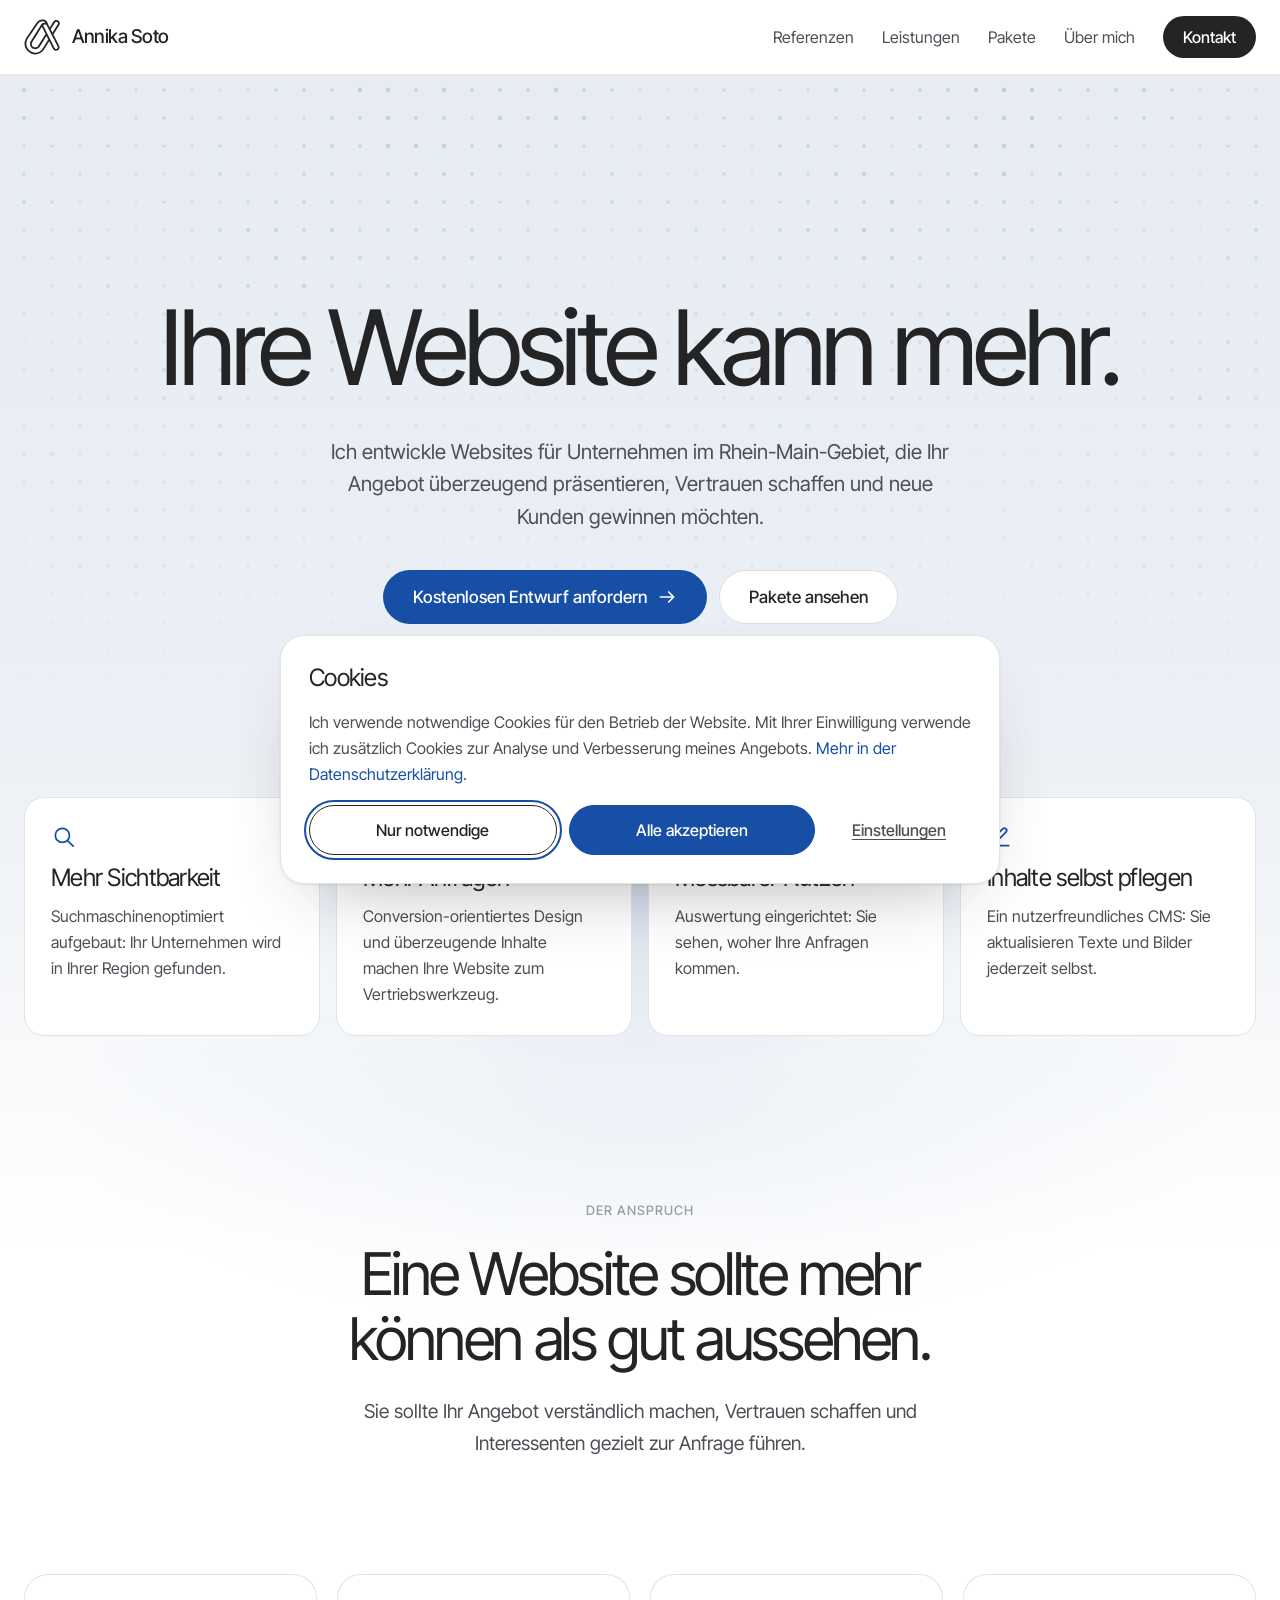
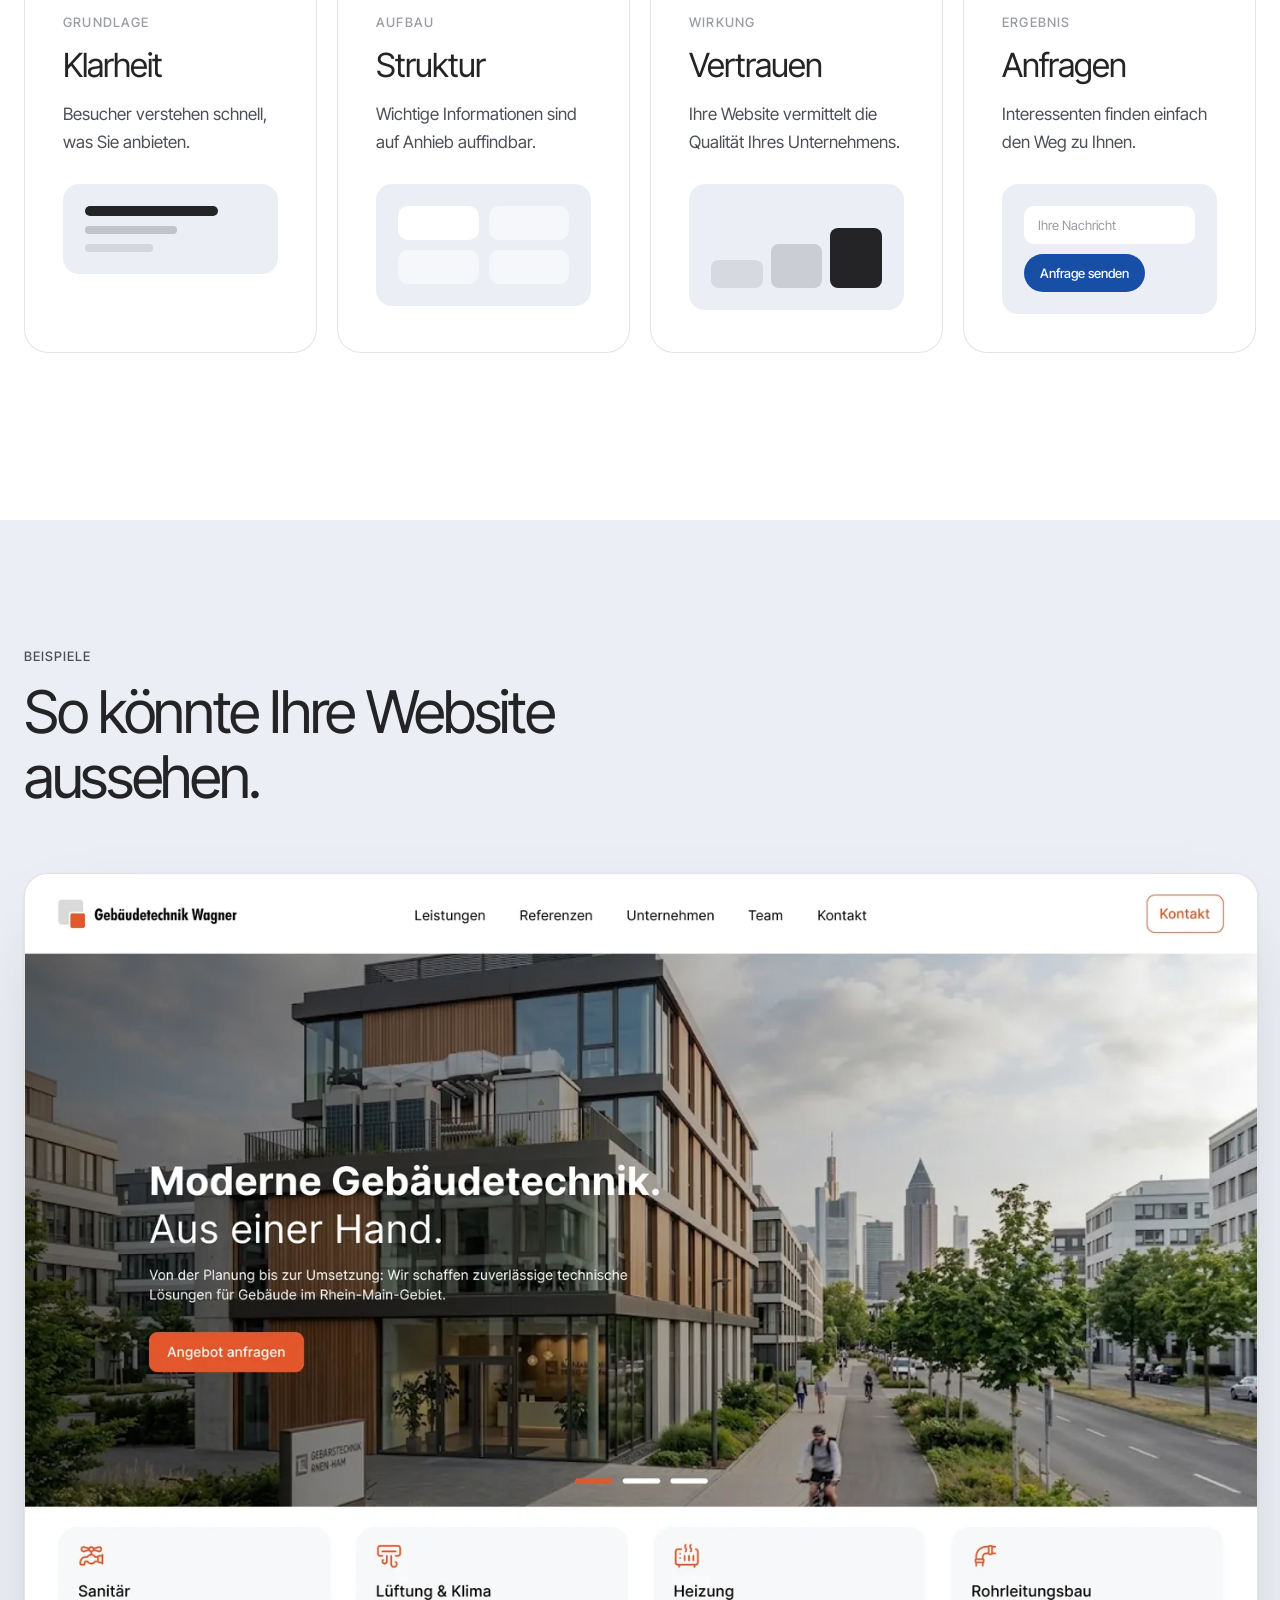
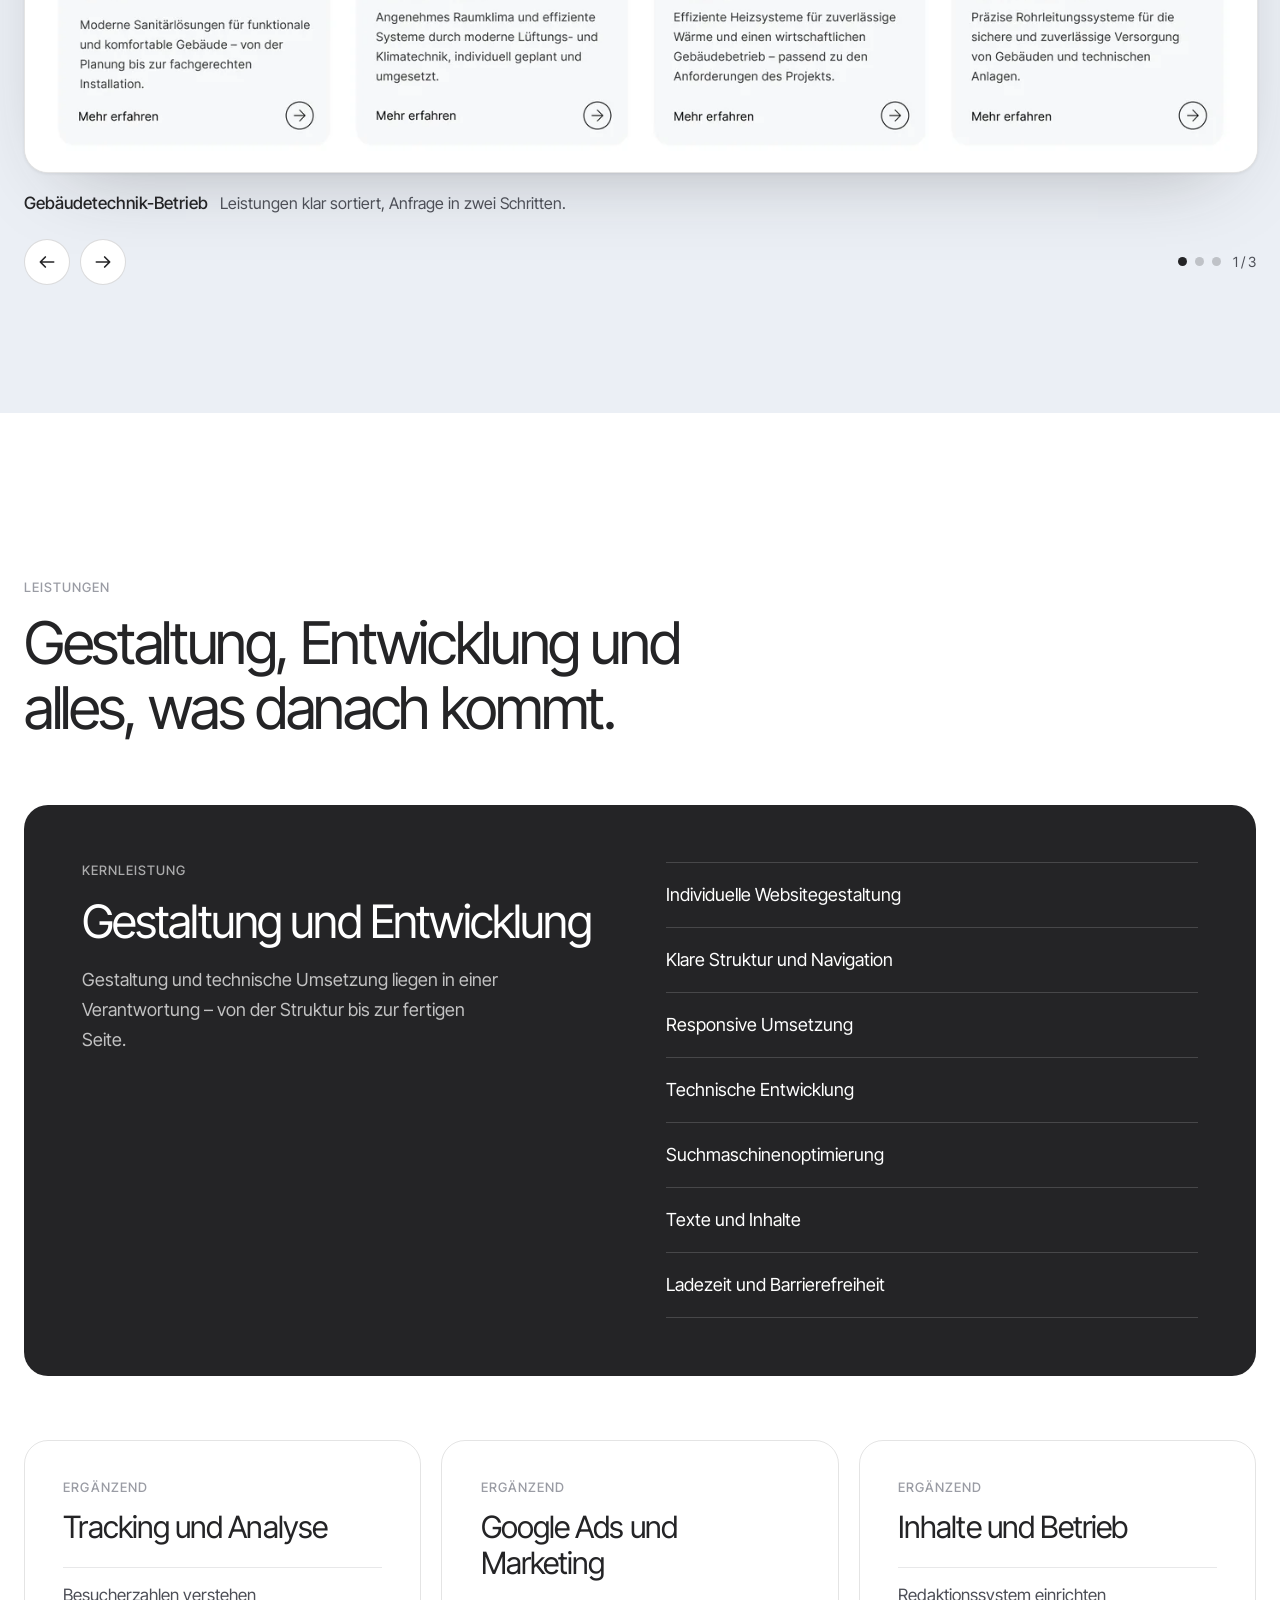
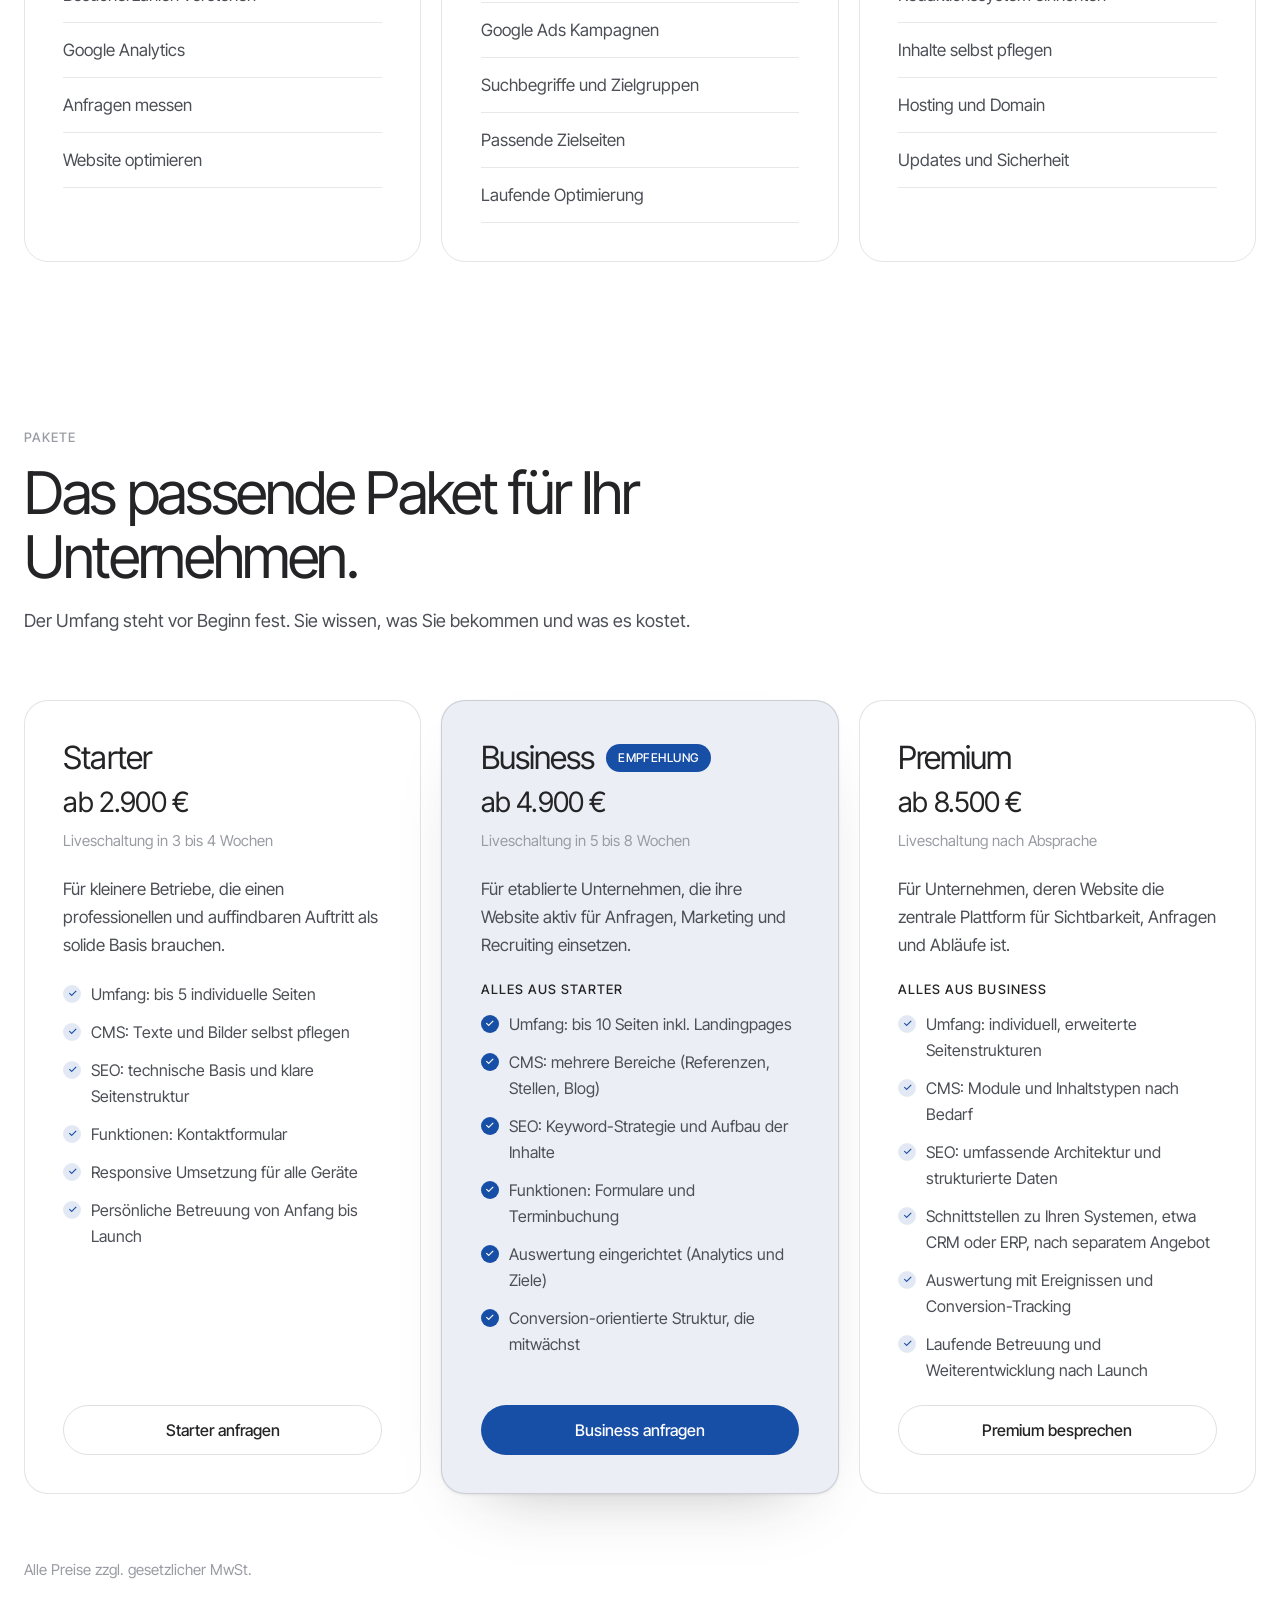
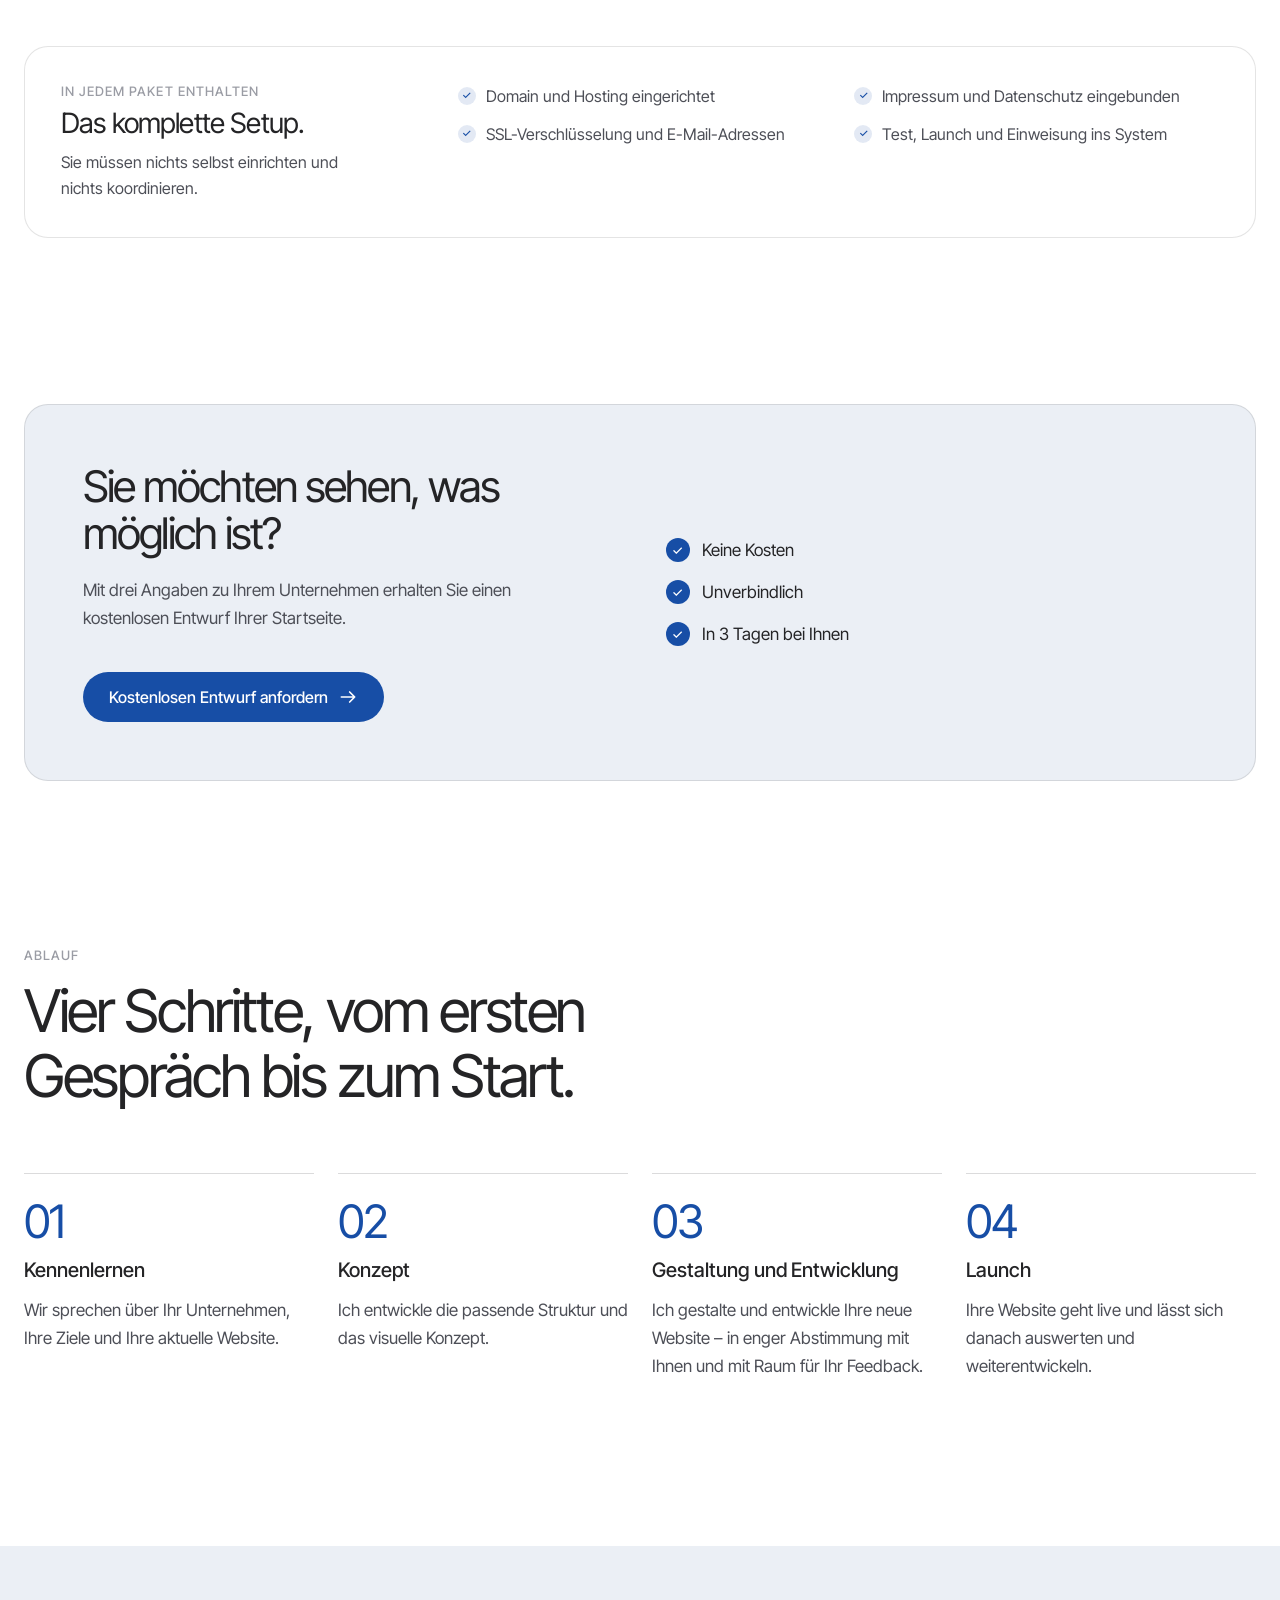
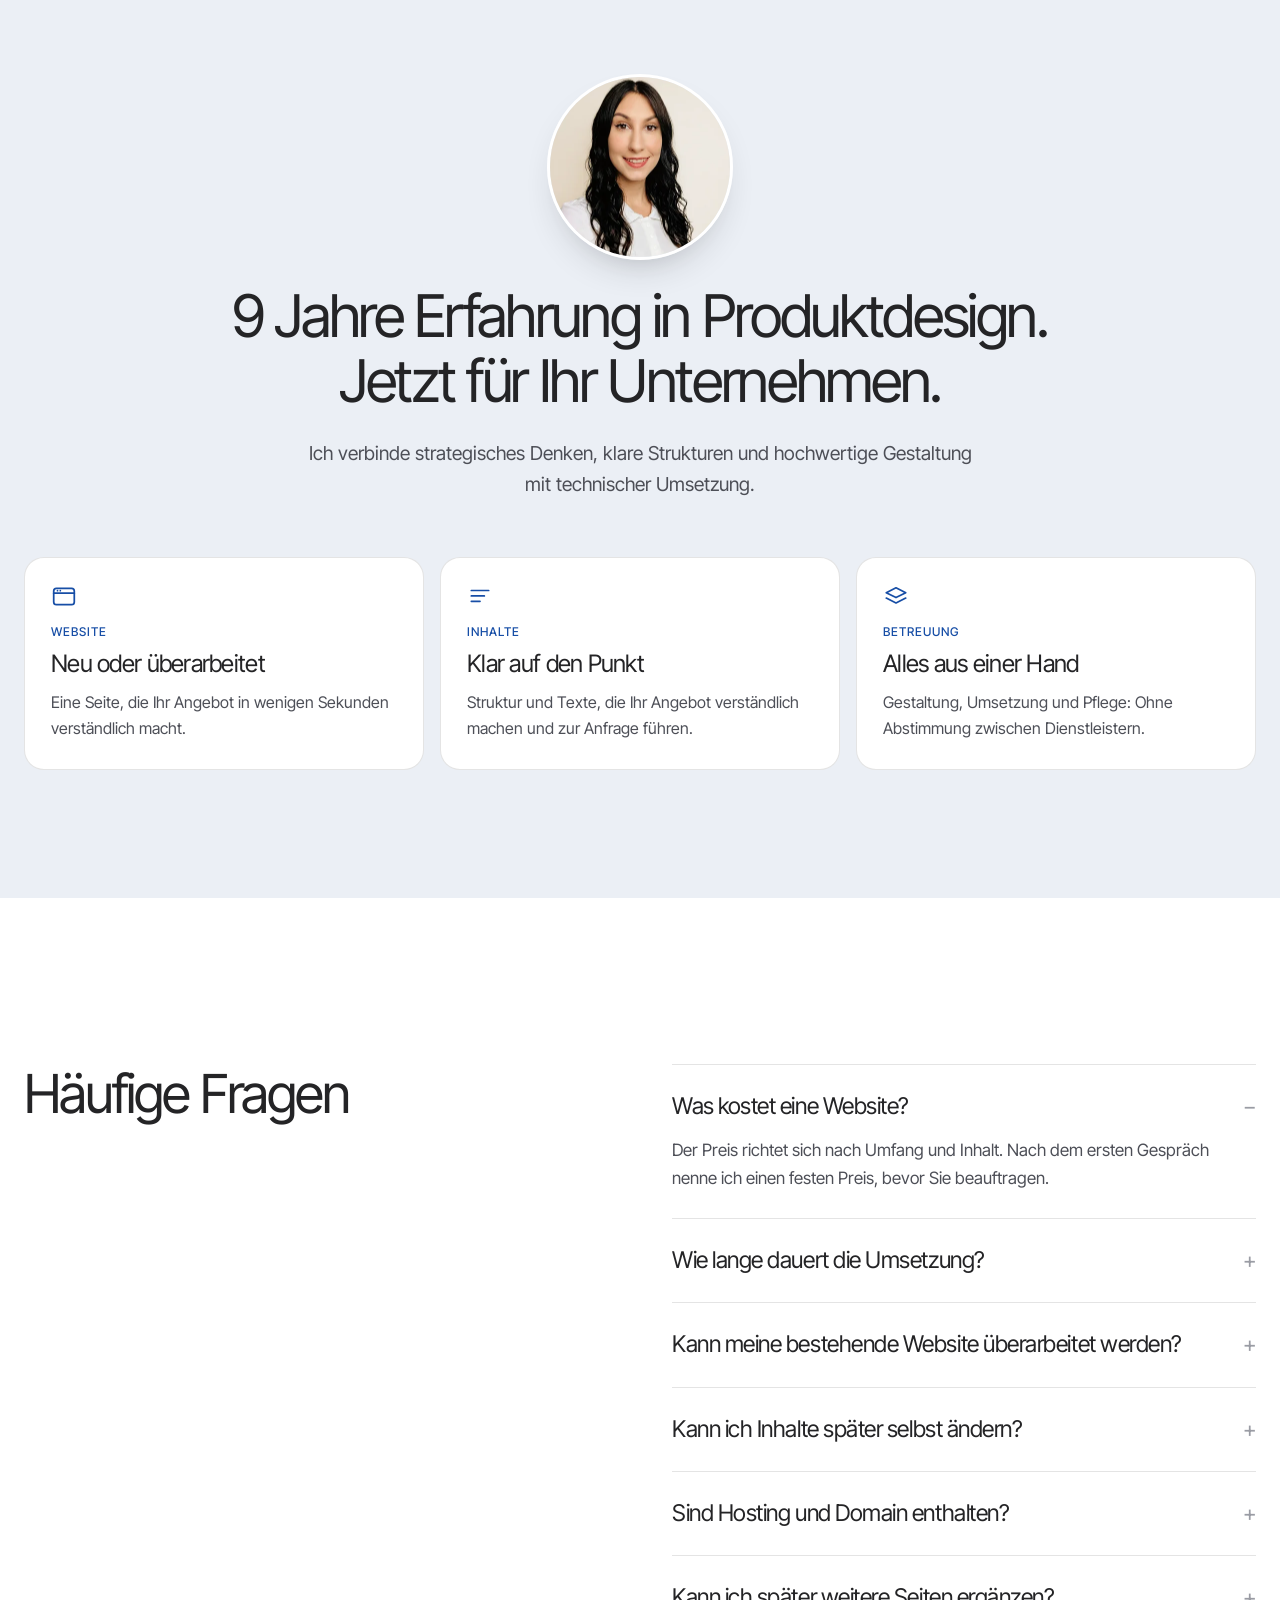
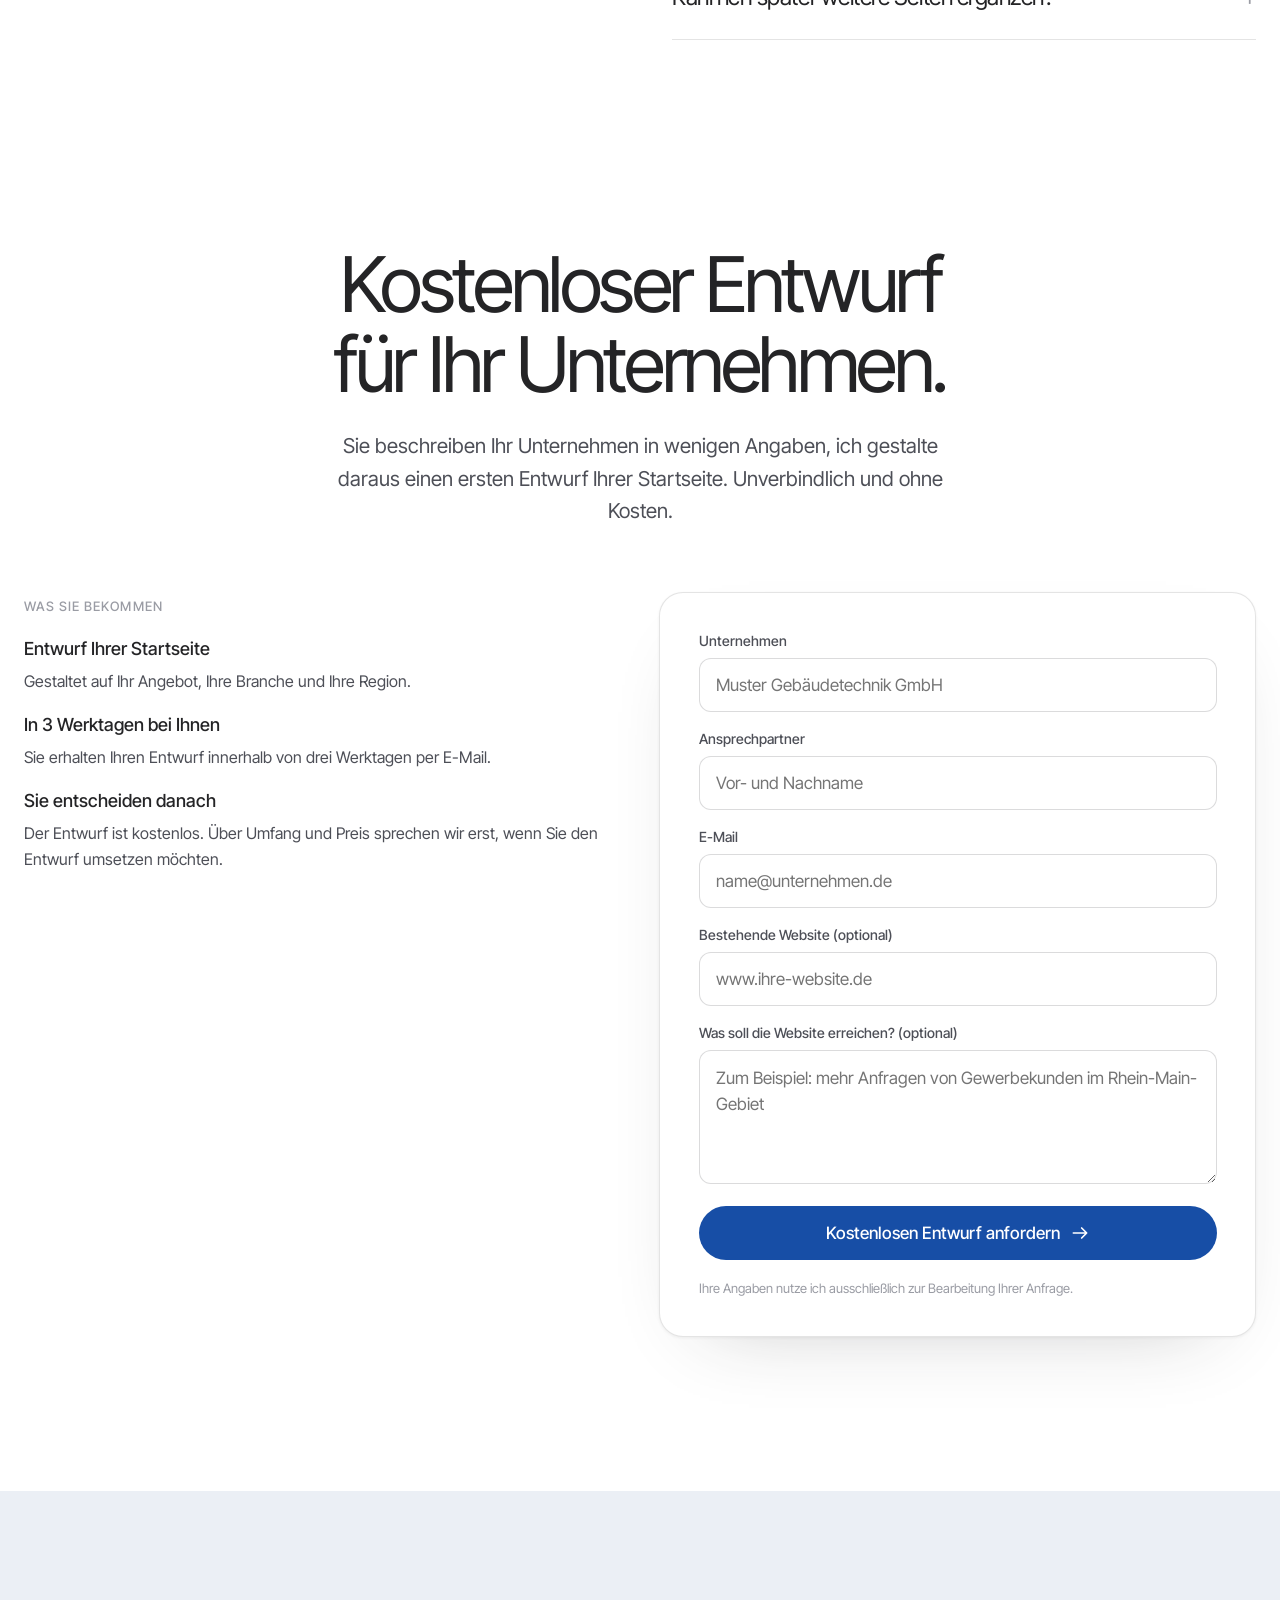
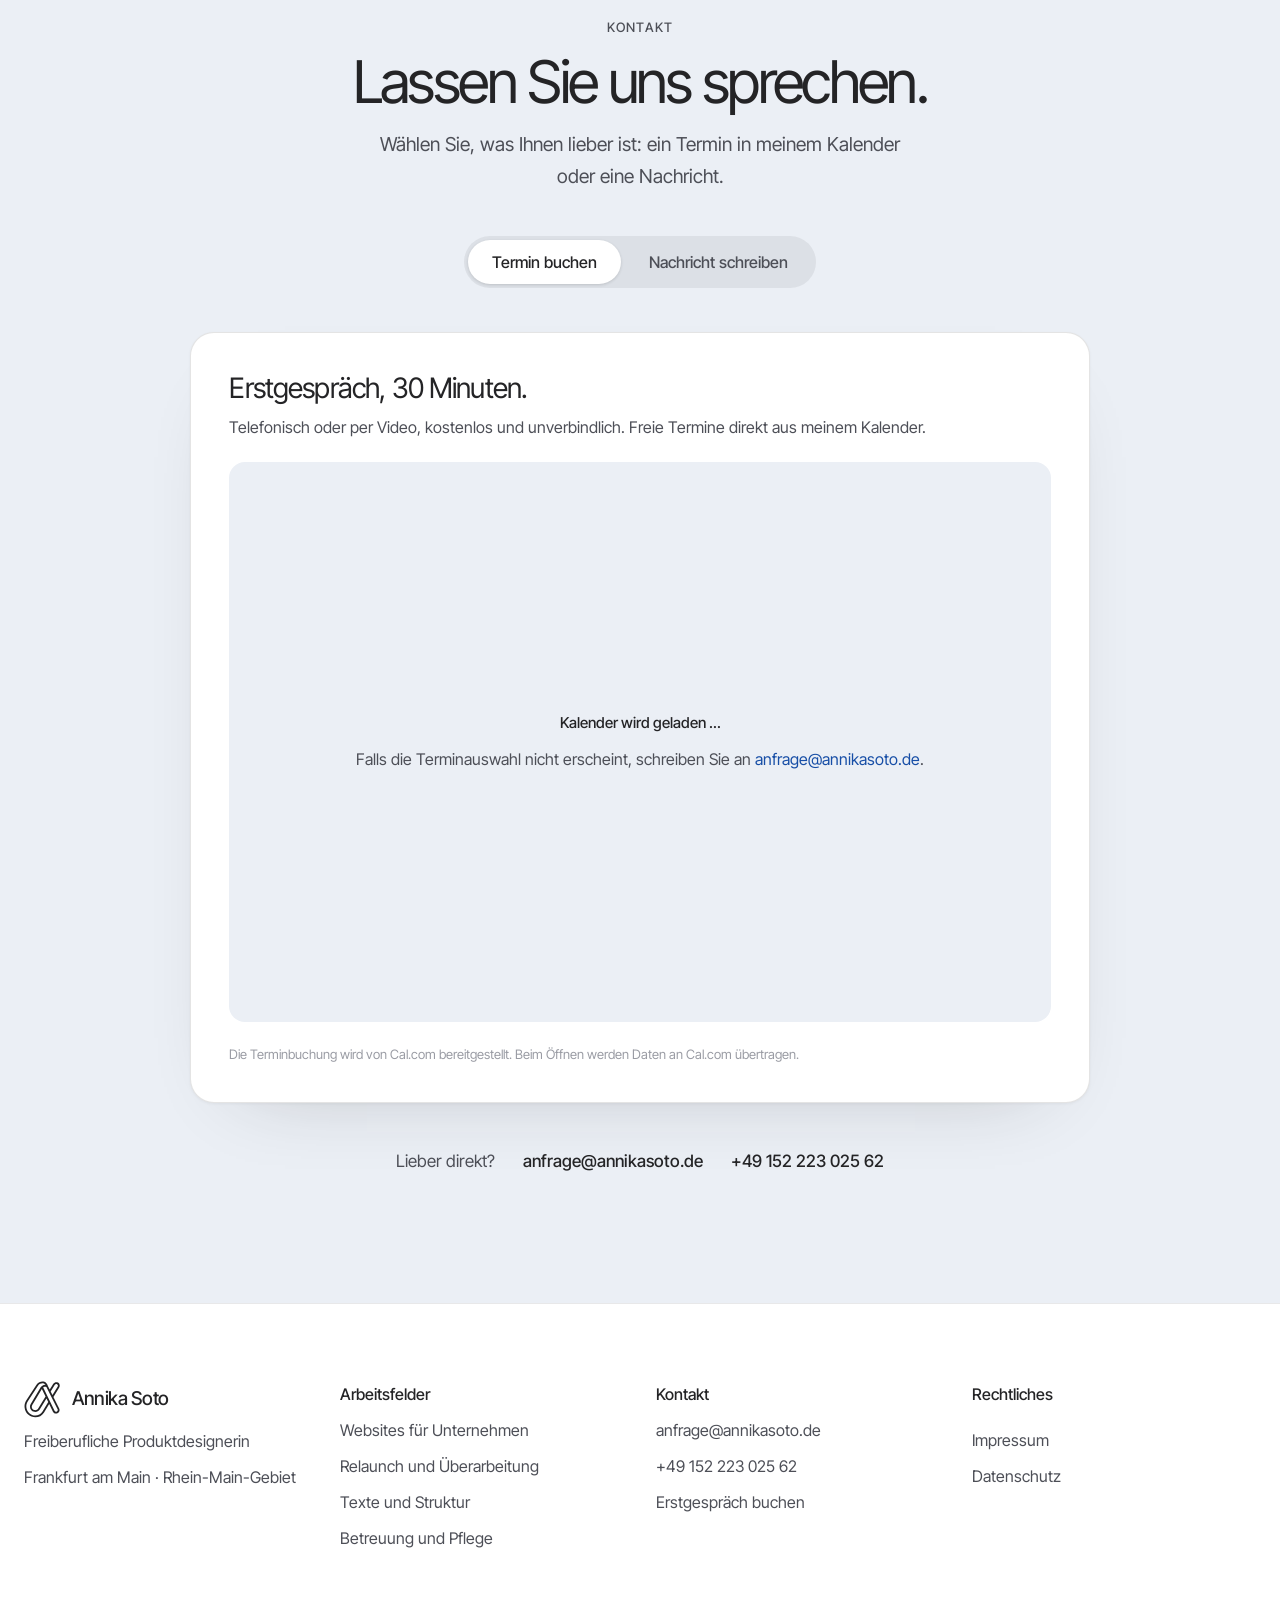
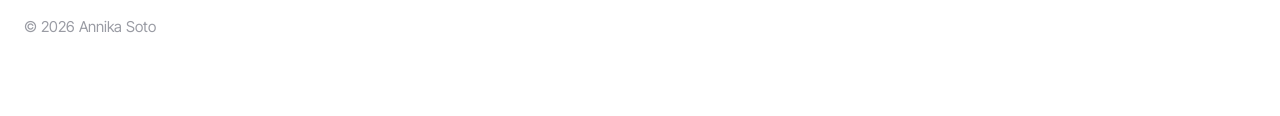
==== commit 9b6ad893: "Kopfzeile wieder klebend: overflow-x clip statt hidden am Seitenwrapper Co-Authored-By: Claude Sonne" ====
--- a/index.html
+++ b/index.html
@@ -23,7 +23,7 @@
 <link rel="preload" as="style" href="https://fonts.googleapis.com/css2?family=Inter+Tight:wght@400;500&display=swap">
 <link rel="stylesheet" href="https://fonts.googleapis.com/css2?family=Inter+Tight:wght@400;500&display=swap">
 <link rel="icon" href="bilder/logo-annika-soto.svg" type="image/svg+xml">
-<link rel="stylesheet" href="assets/style.css?v=06b72b92">
+<link rel="stylesheet" href="assets/style.css?v=11e85203">
 </head>
 <body>
 <a class="skip-link" href="#inhalt">Zum Inhalt springen</a>
--- a/assets/style.css
+++ b/assets/style.css
@@ -173,7 +173,7 @@
   }
 }
 /* --- Elementstile (aus dem Design-Canvas übernommen) --- */
-.s1 { font-family: 'Inter Tight', Helvetica, Arial, sans-serif; color: #242426; background: transparent; overflow-x: hidden; }
+.s1 { font-family: 'Inter Tight', Helvetica, Arial, sans-serif; color: #242426; background: transparent; overflow-x: hidden; overflow-x: clip; }
 .s2 { position: sticky; top: 0; z-index: 20; background: rgba(255,255,255,0.86); backdrop-filter: blur(12px); border-bottom: 1px solid rgba(36,36,38,0.10); }
 .s3 { max-width: 1240px; margin: 0 auto; padding: 16px 24px; display: flex; align-items: center; justify-content: space-between; gap: 24px; flex-wrap: wrap; }
 .s4 { display: flex; align-items: center; gap: 12px; color: #242426; }
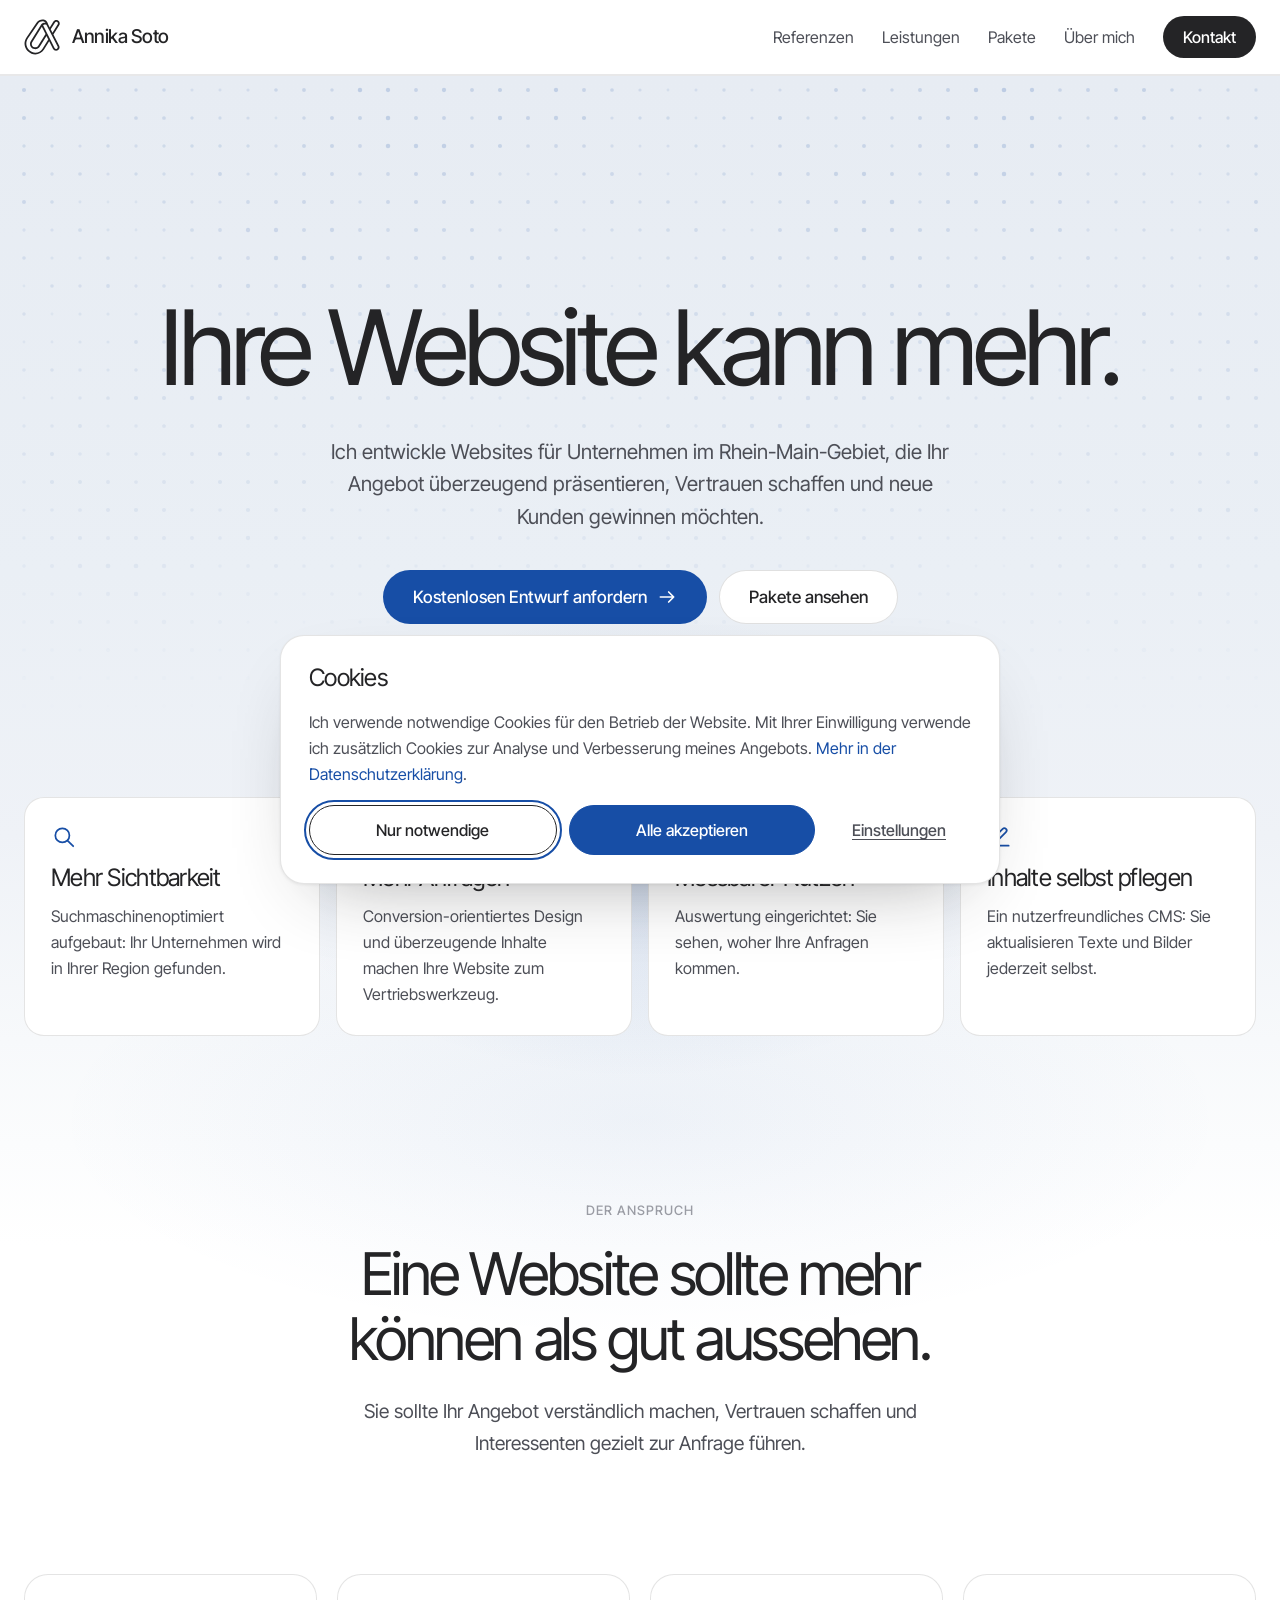
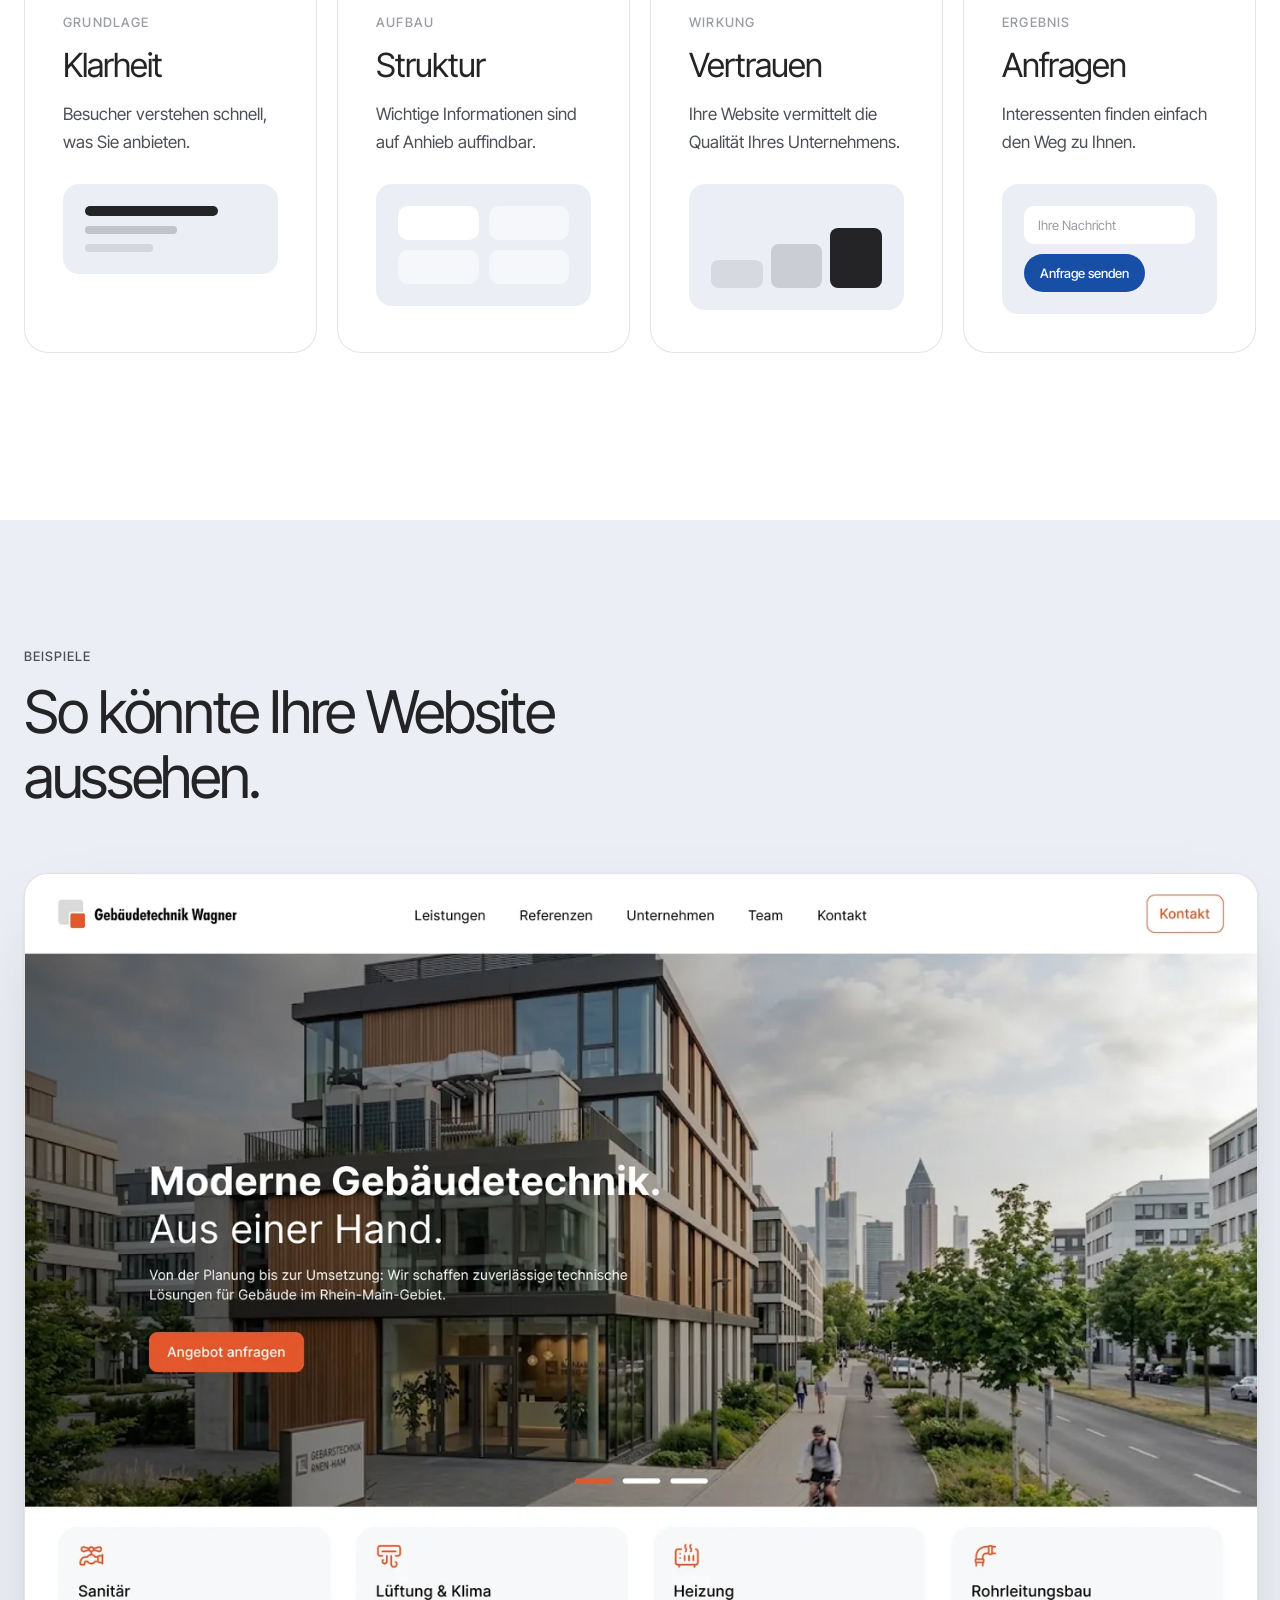
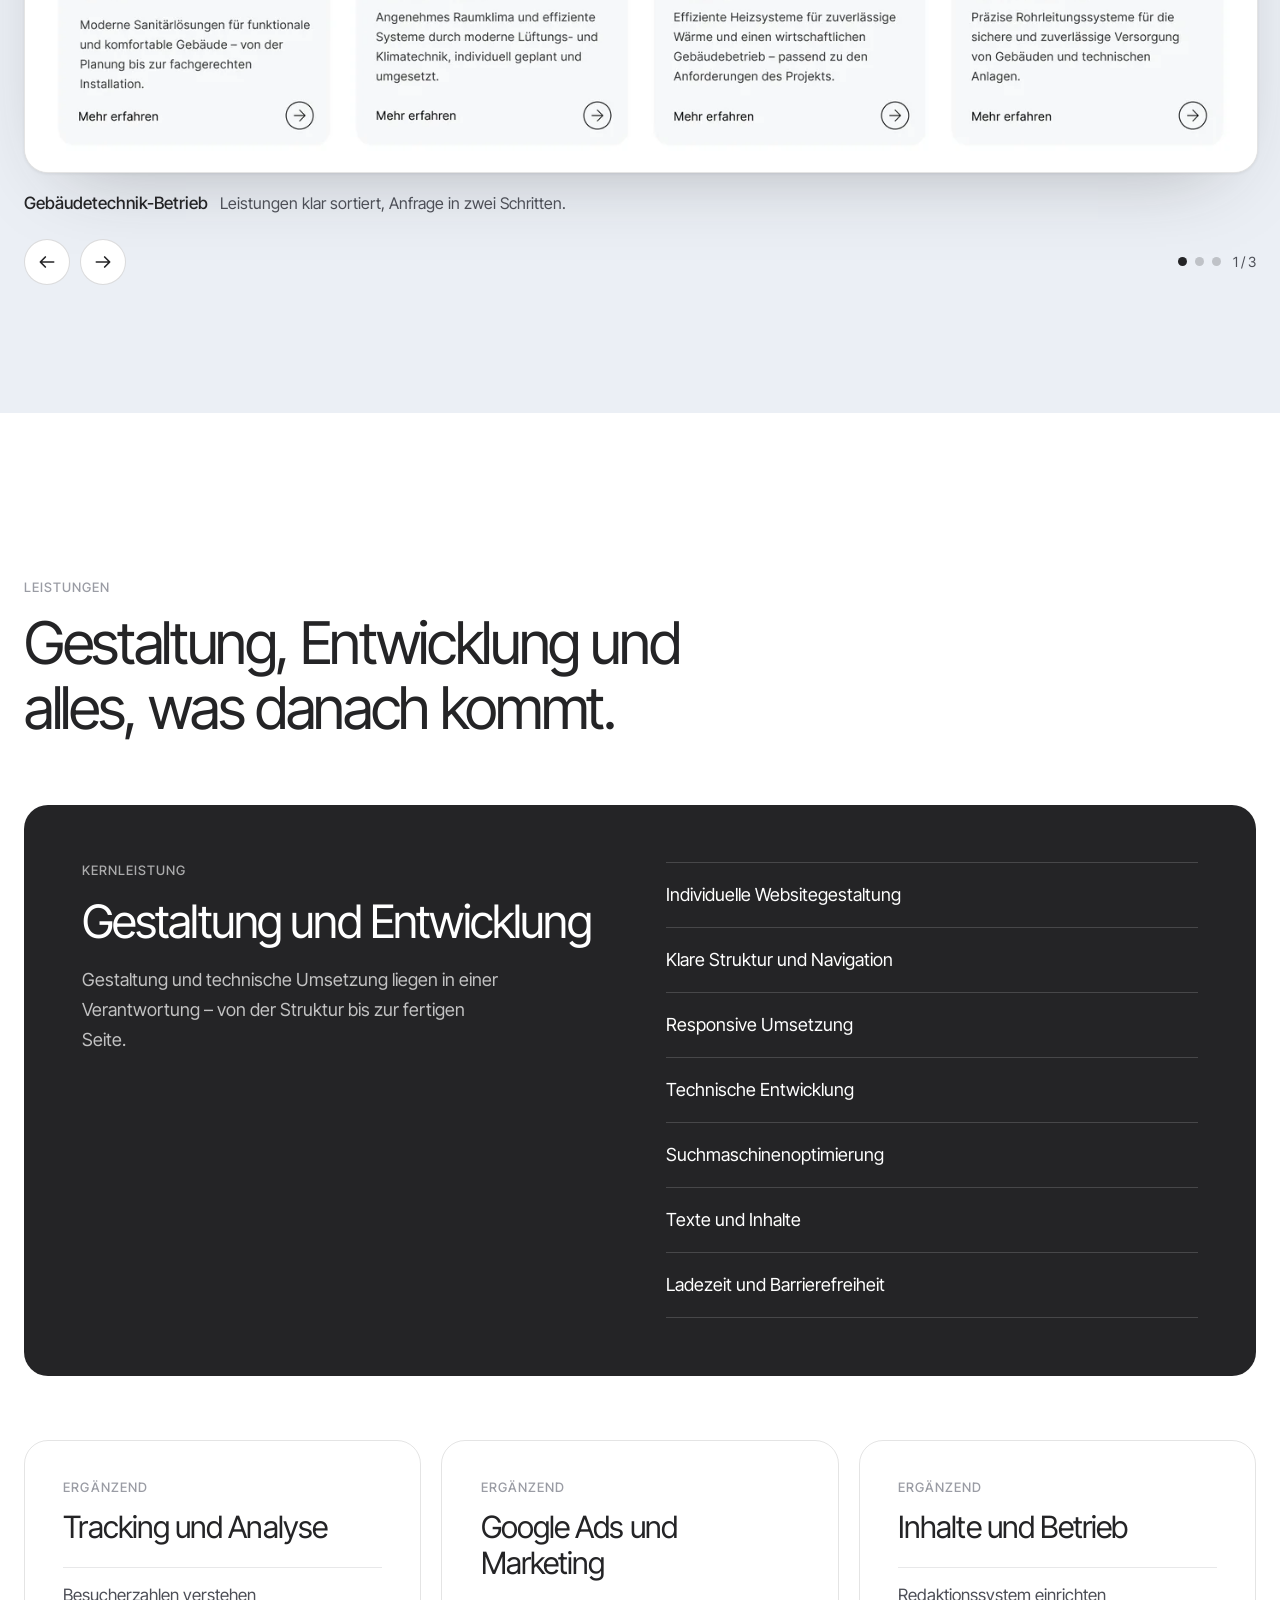
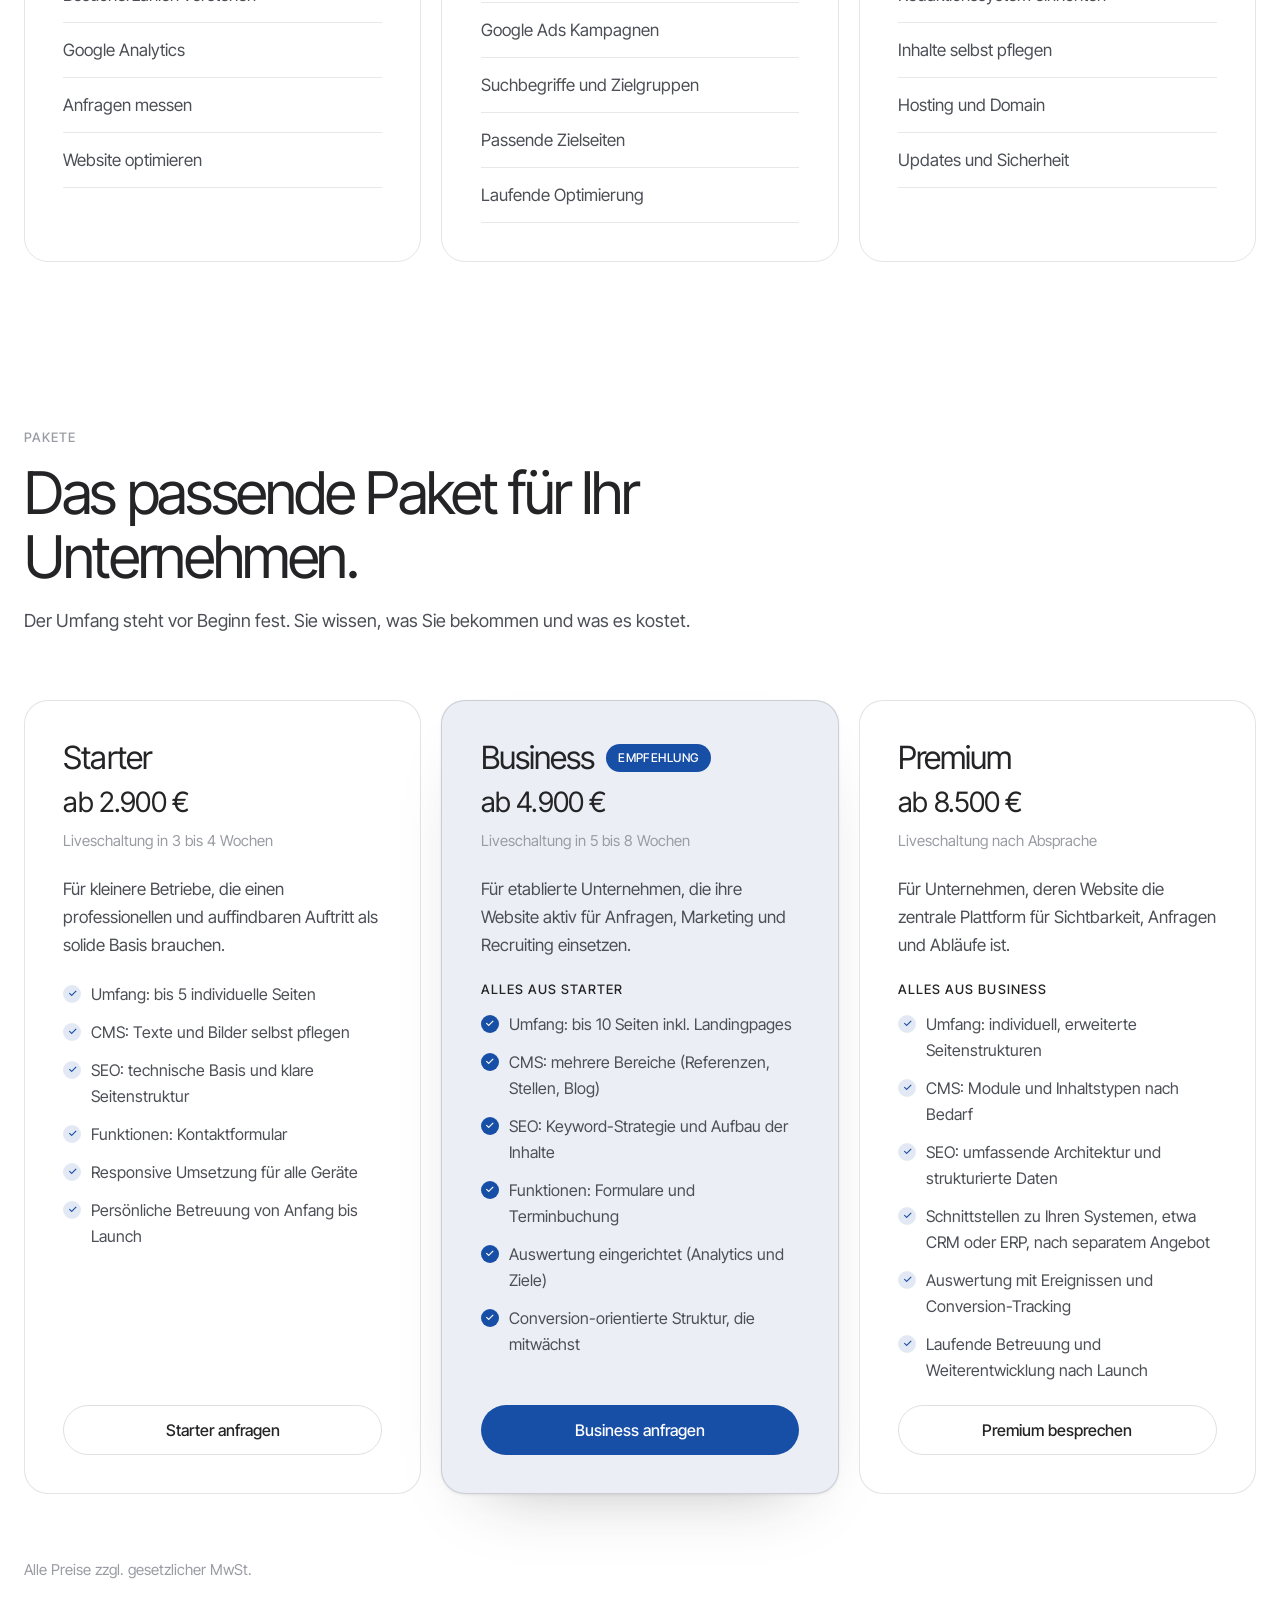
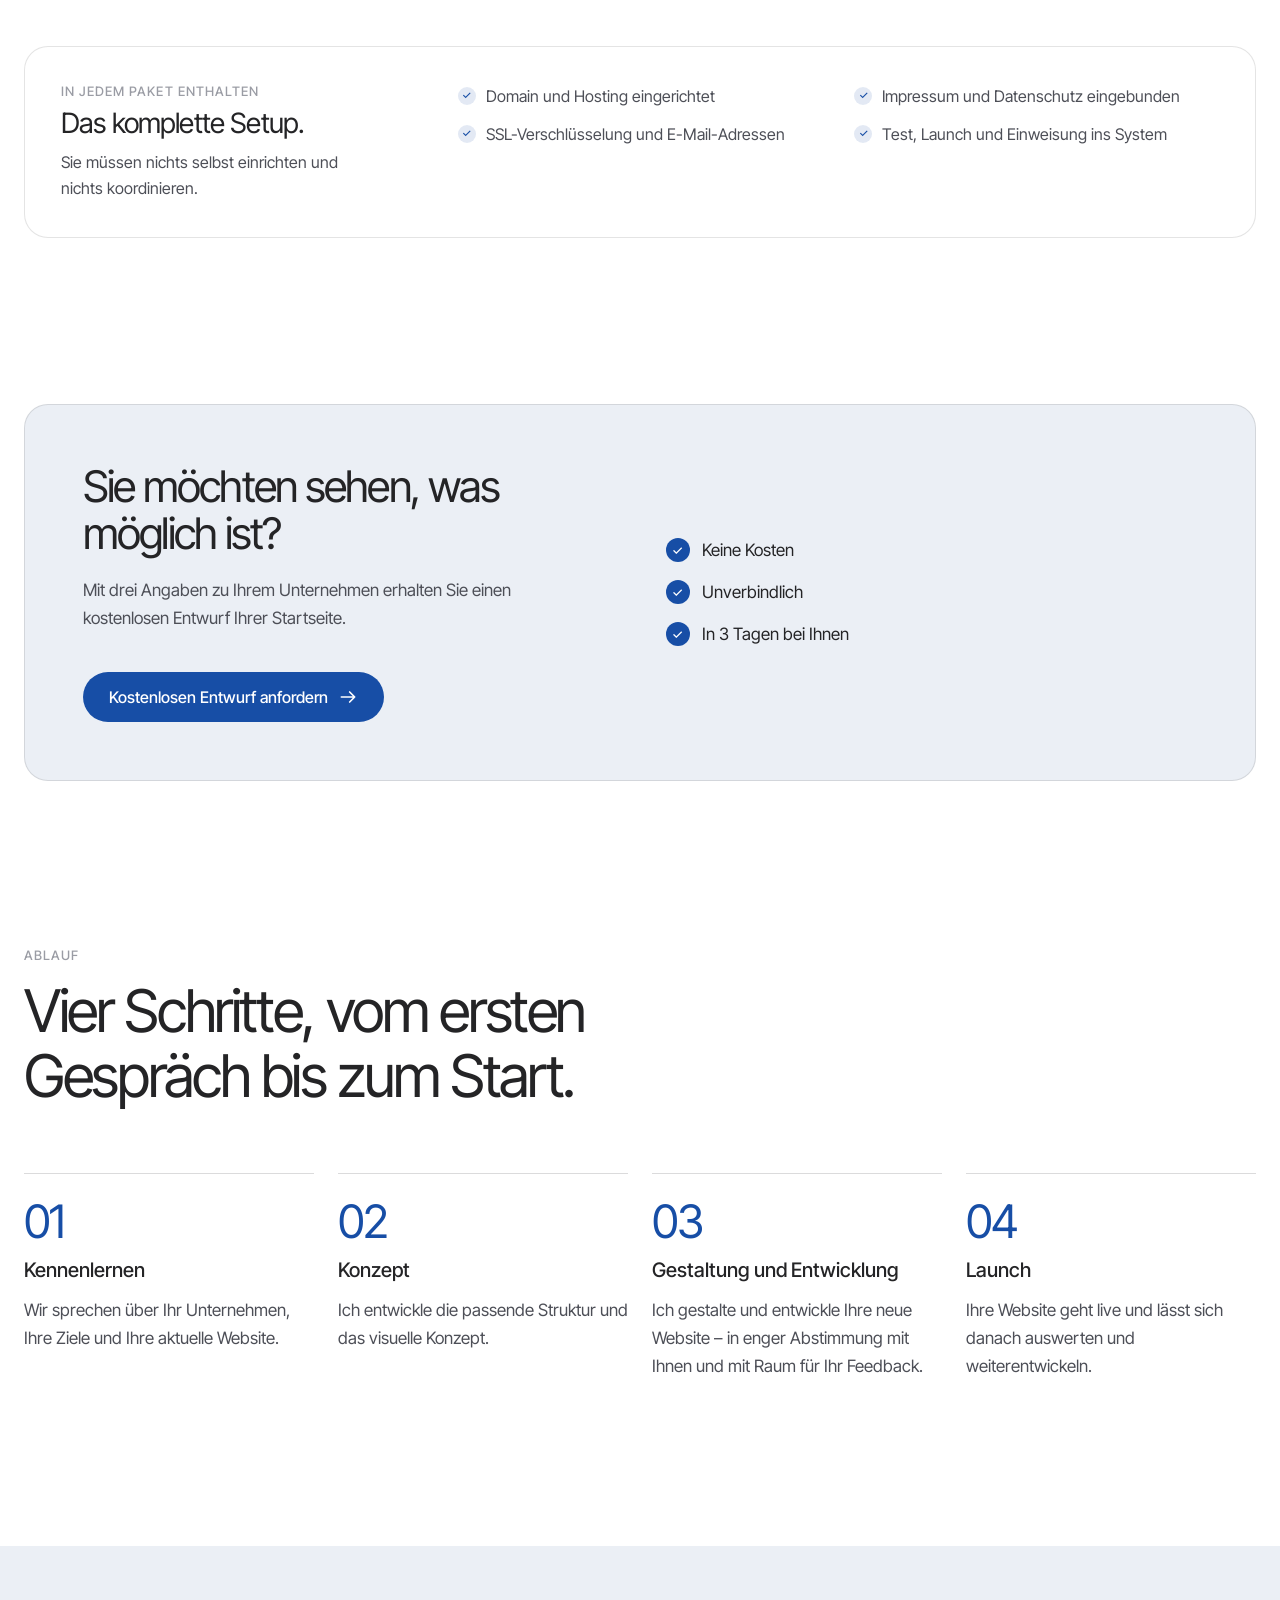
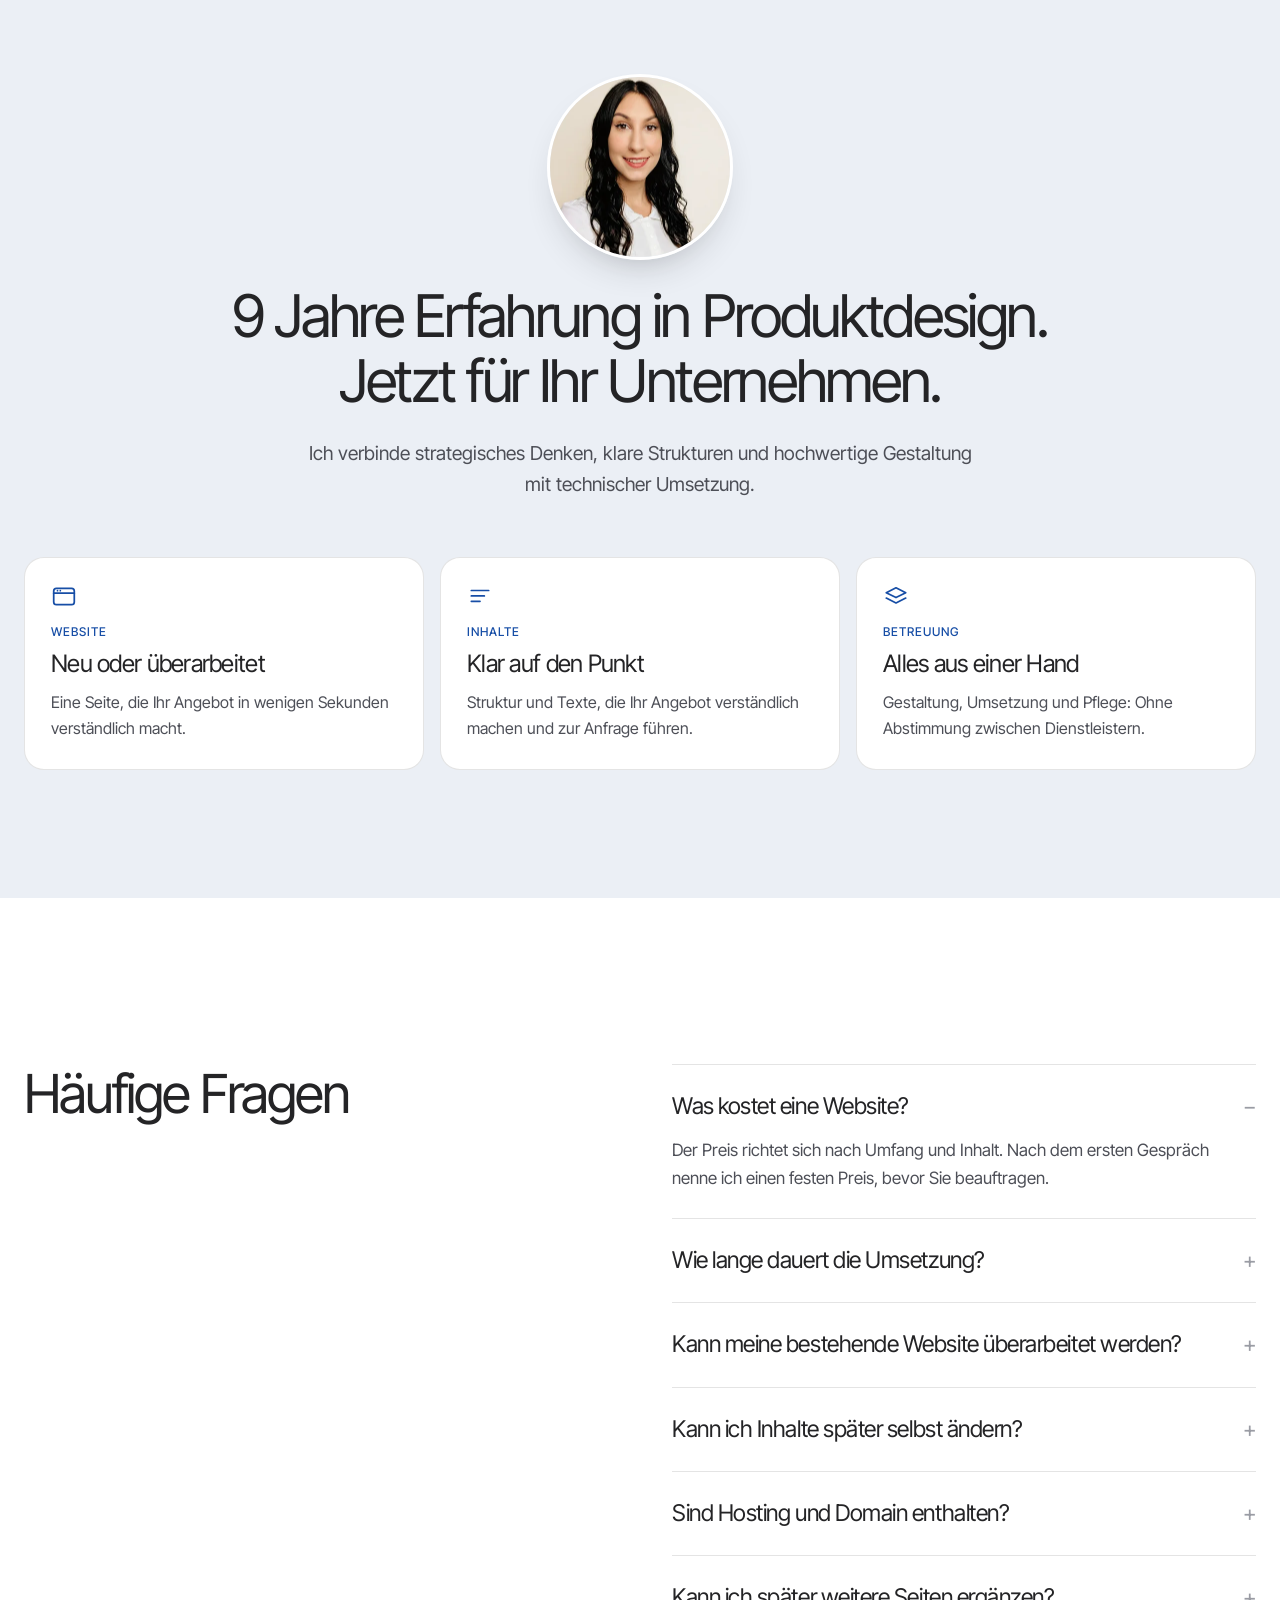
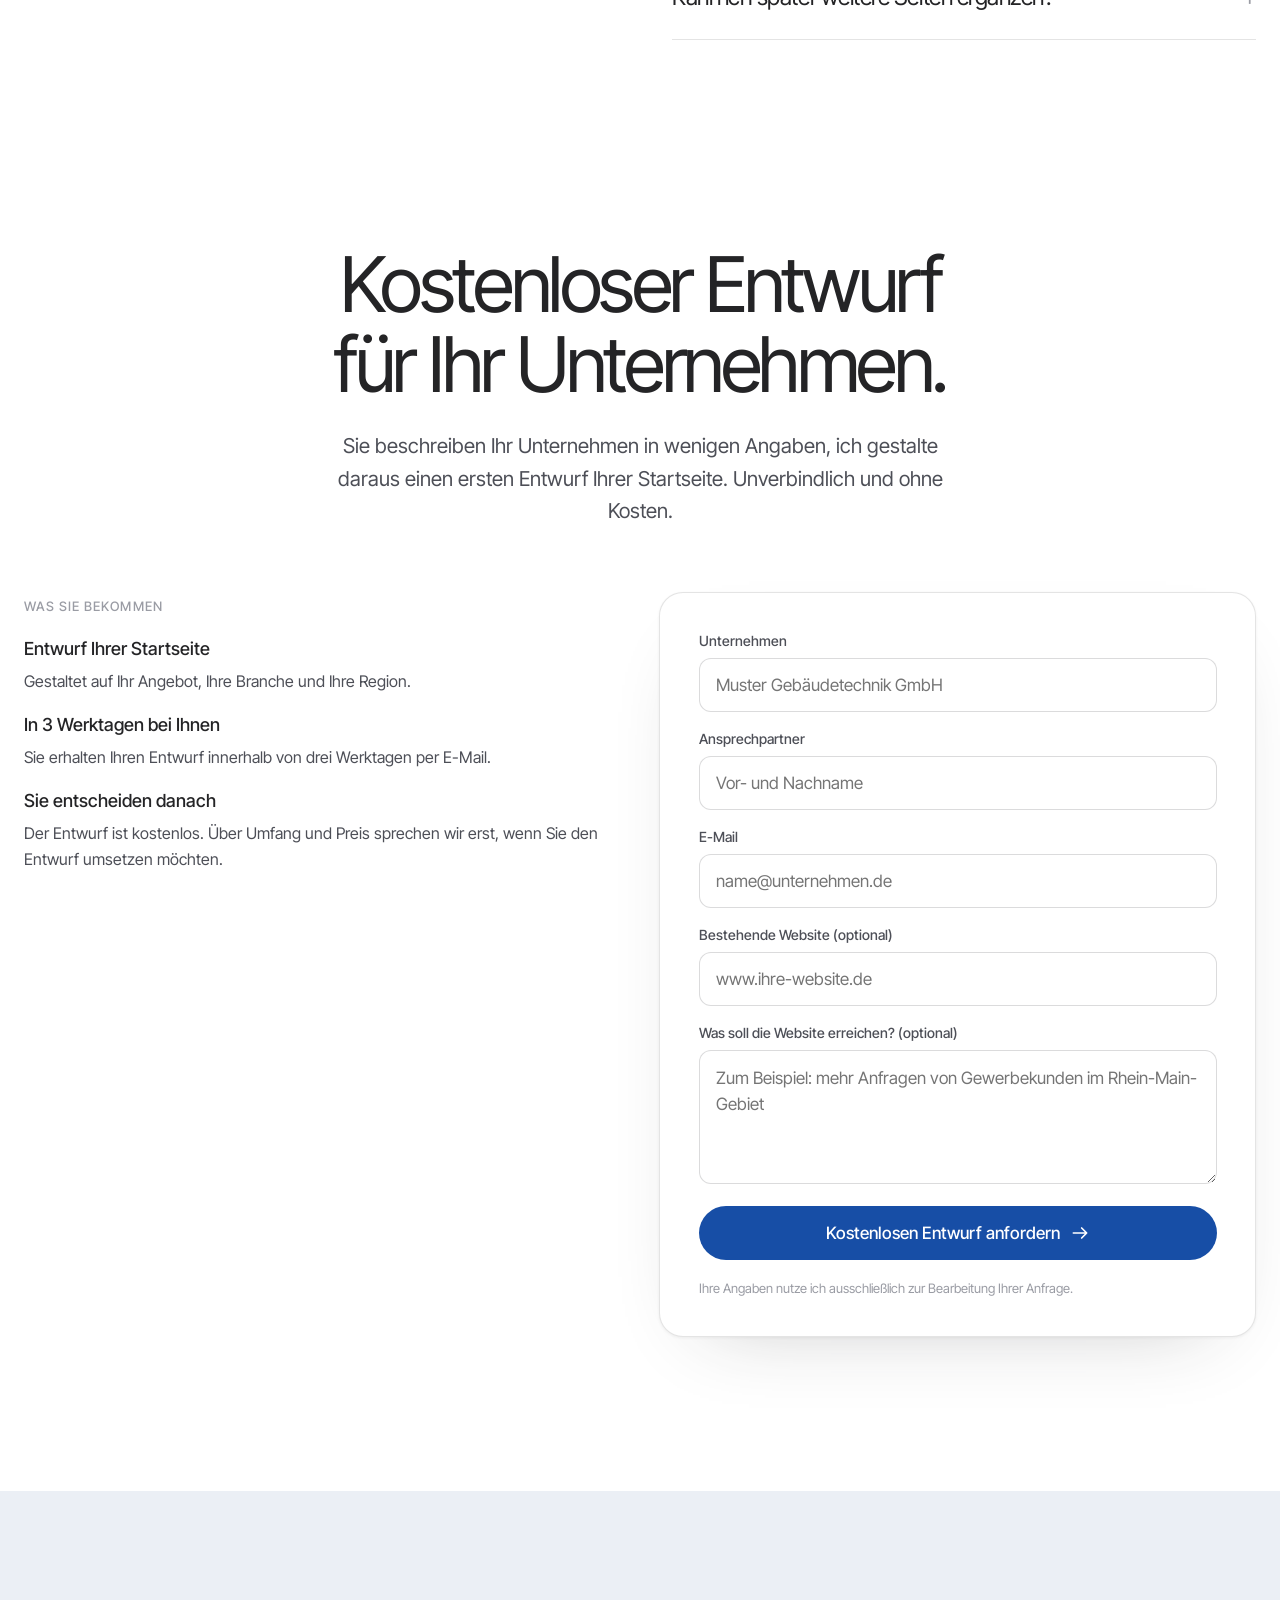
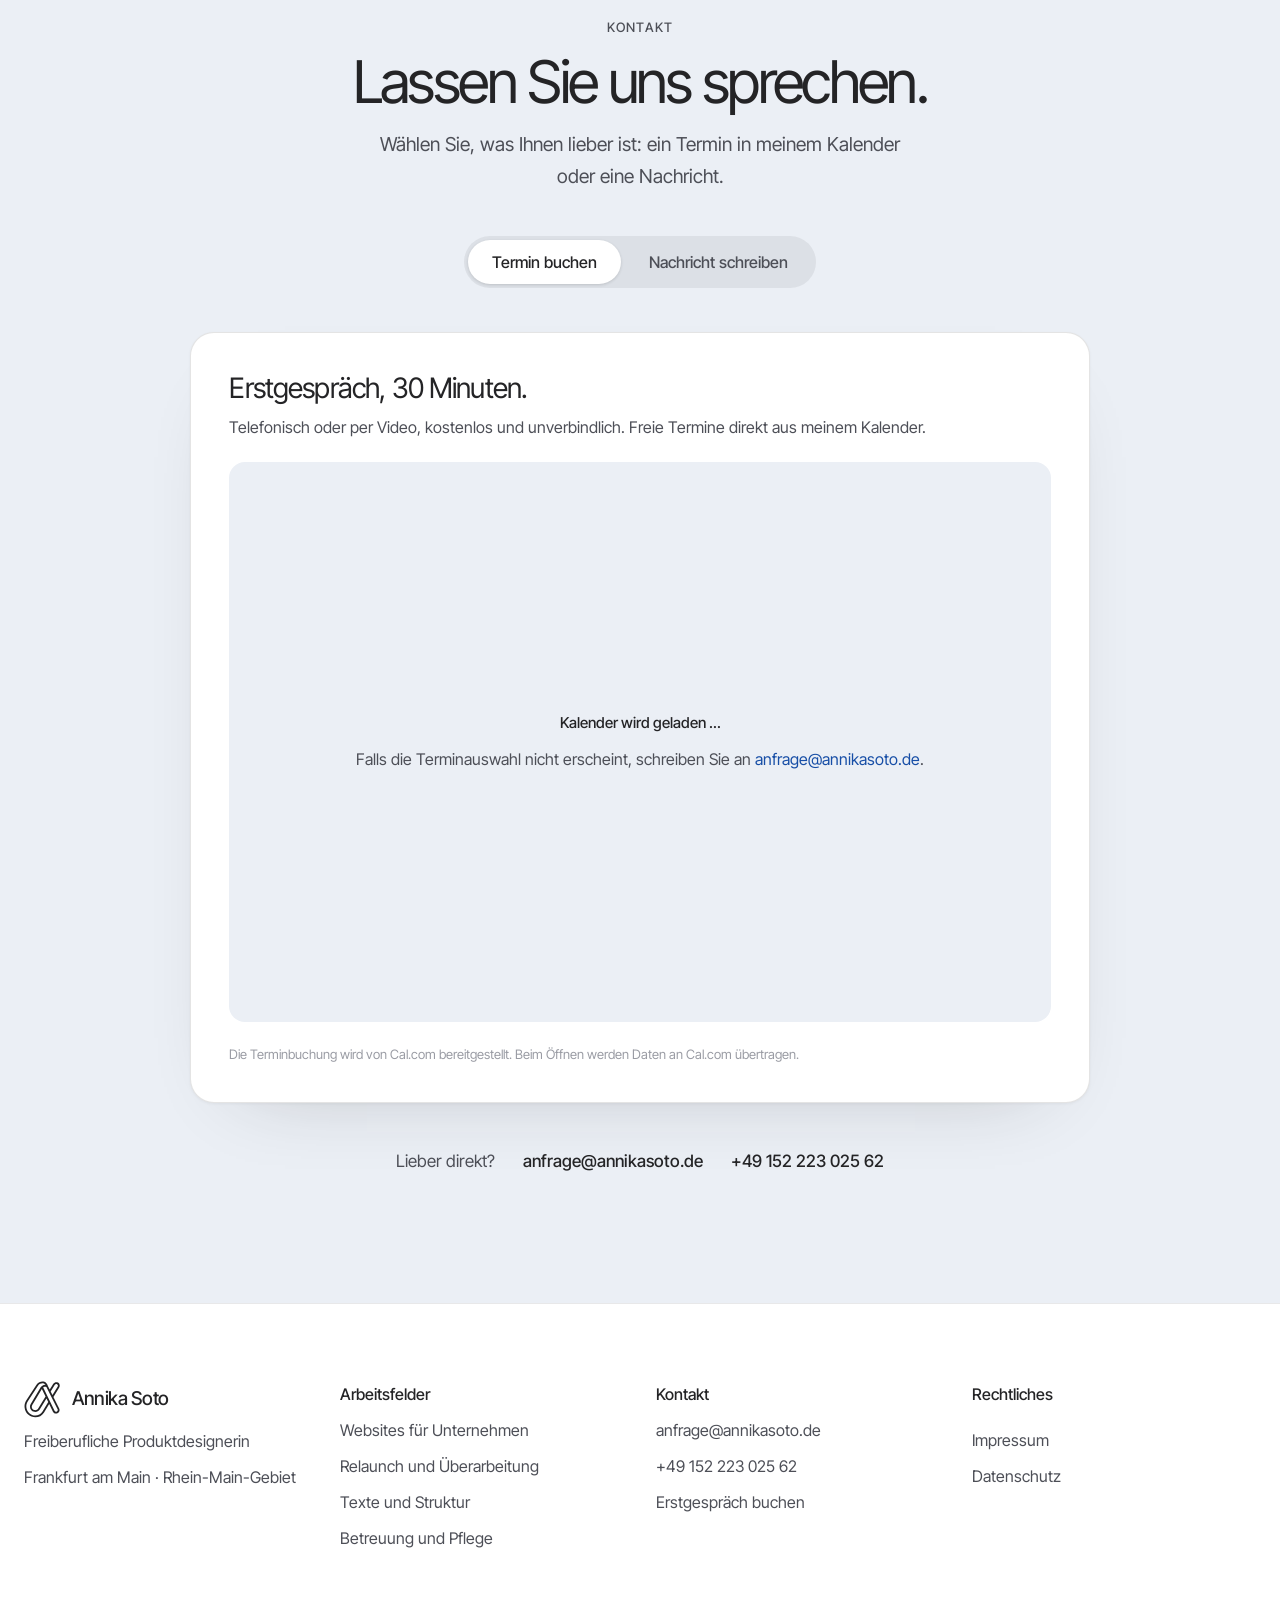
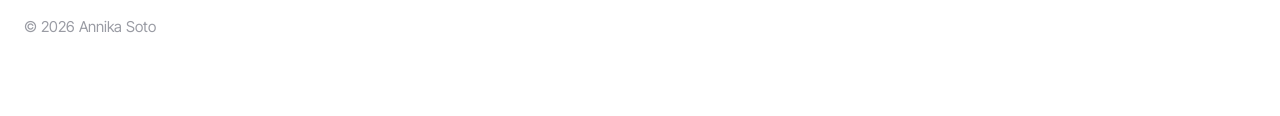
==== commit 1fabd07a: "Favicon fuer Light und Dark Mode Co-Authored-By: Claude Opus 5.5 <noreply@anthropic.com>" ====
--- a/index.html
+++ b/index.html
@@ -22,7 +22,7 @@
 <link rel="preconnect" href="https://fonts.gstatic.com" crossorigin>
 <link rel="preload" as="style" href="https://fonts.googleapis.com/css2?family=Inter+Tight:wght@400;500&display=swap">
 <link rel="stylesheet" href="https://fonts.googleapis.com/css2?family=Inter+Tight:wght@400;500&display=swap">
-<link rel="icon" href="bilder/logo-annika-soto.svg" type="image/svg+xml">
+<link rel="icon" href="bilder/favicon.svg" type="image/svg+xml">
 <link rel="stylesheet" href="assets/style.css?v=11e85203">
 </head>
 <body>
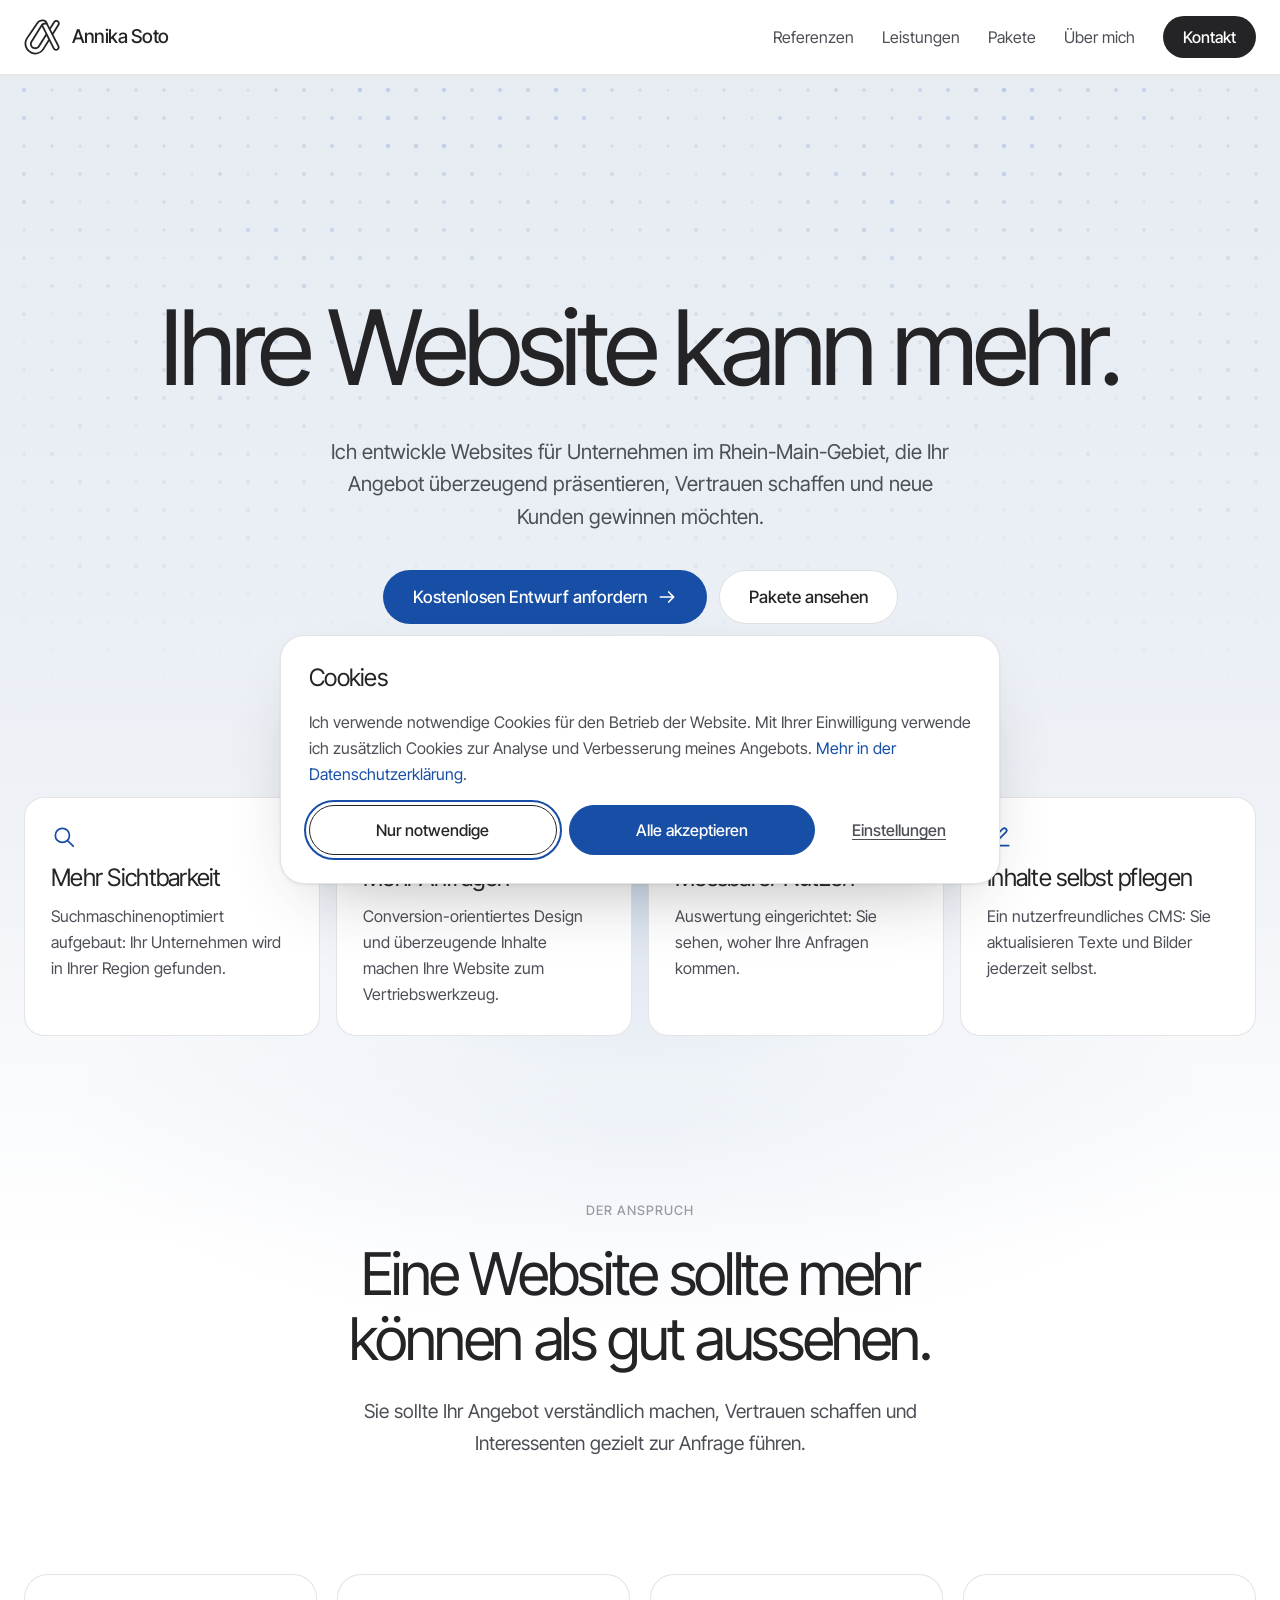
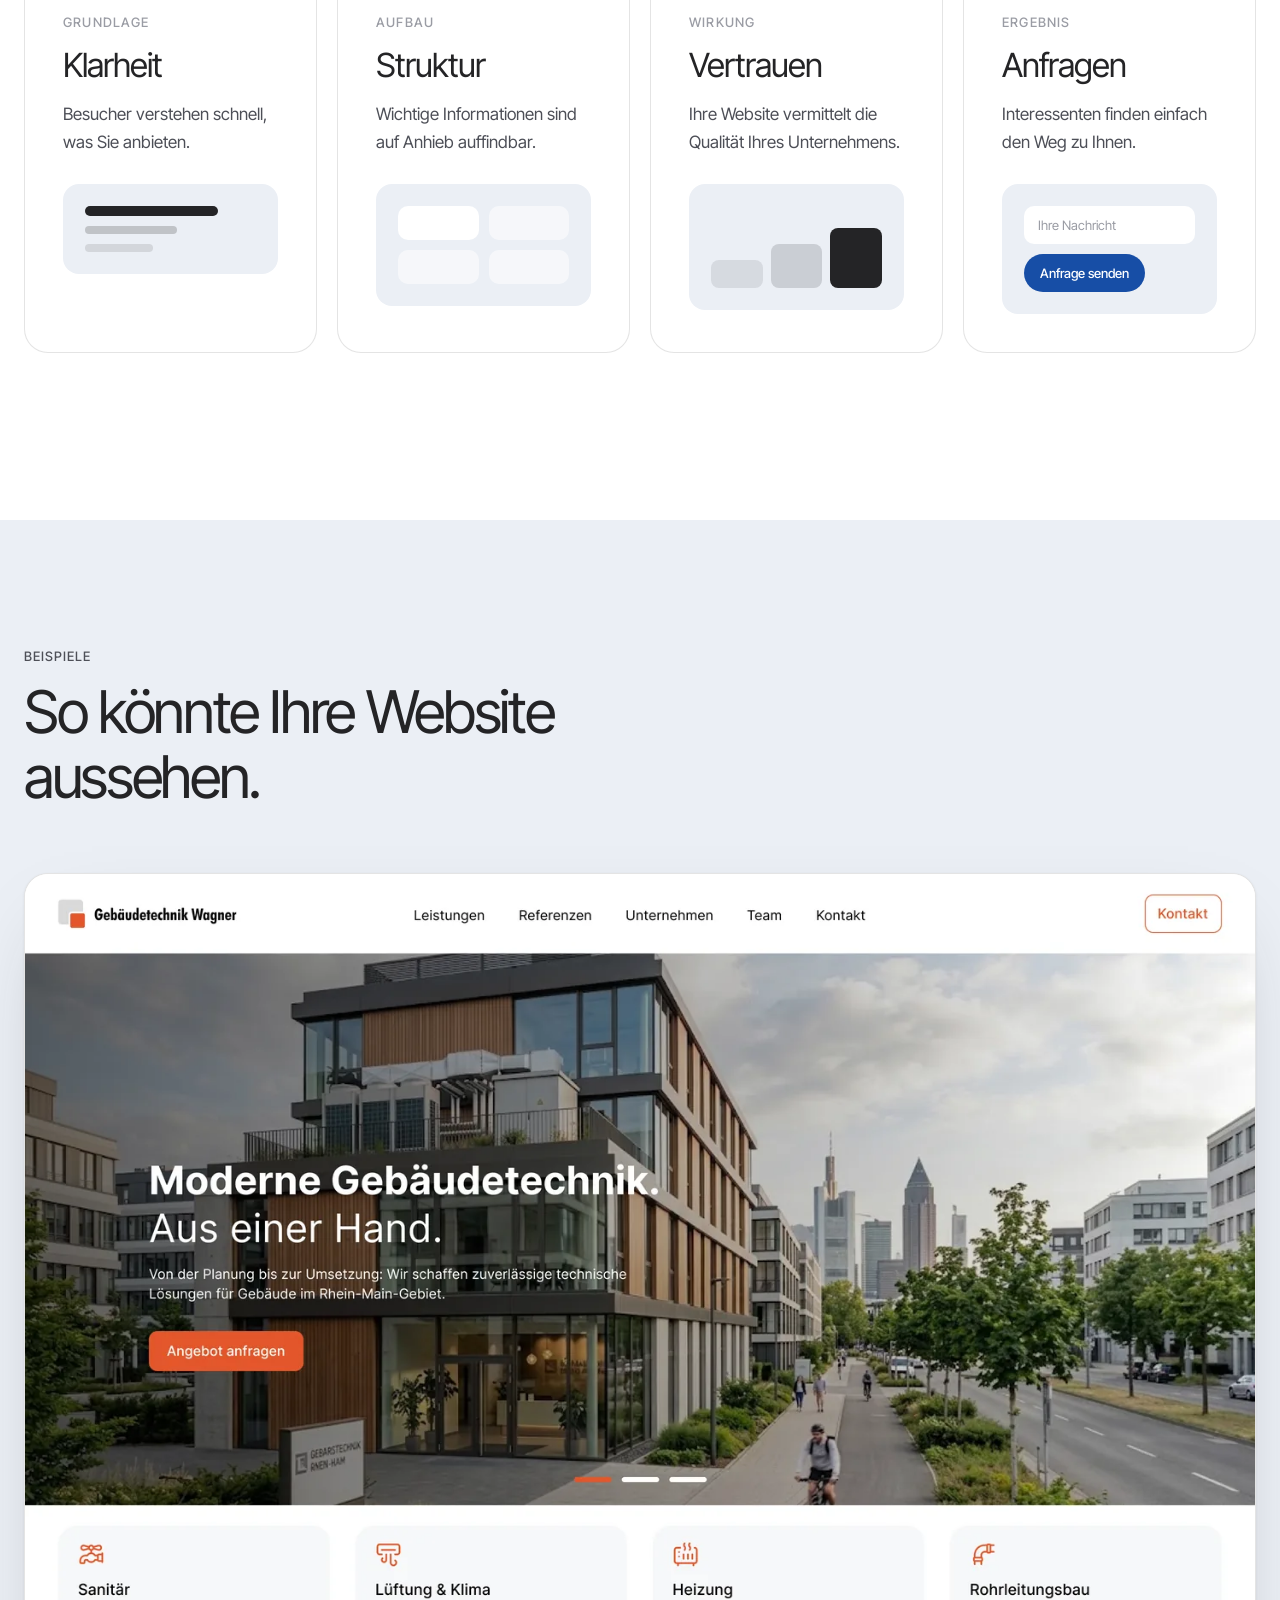
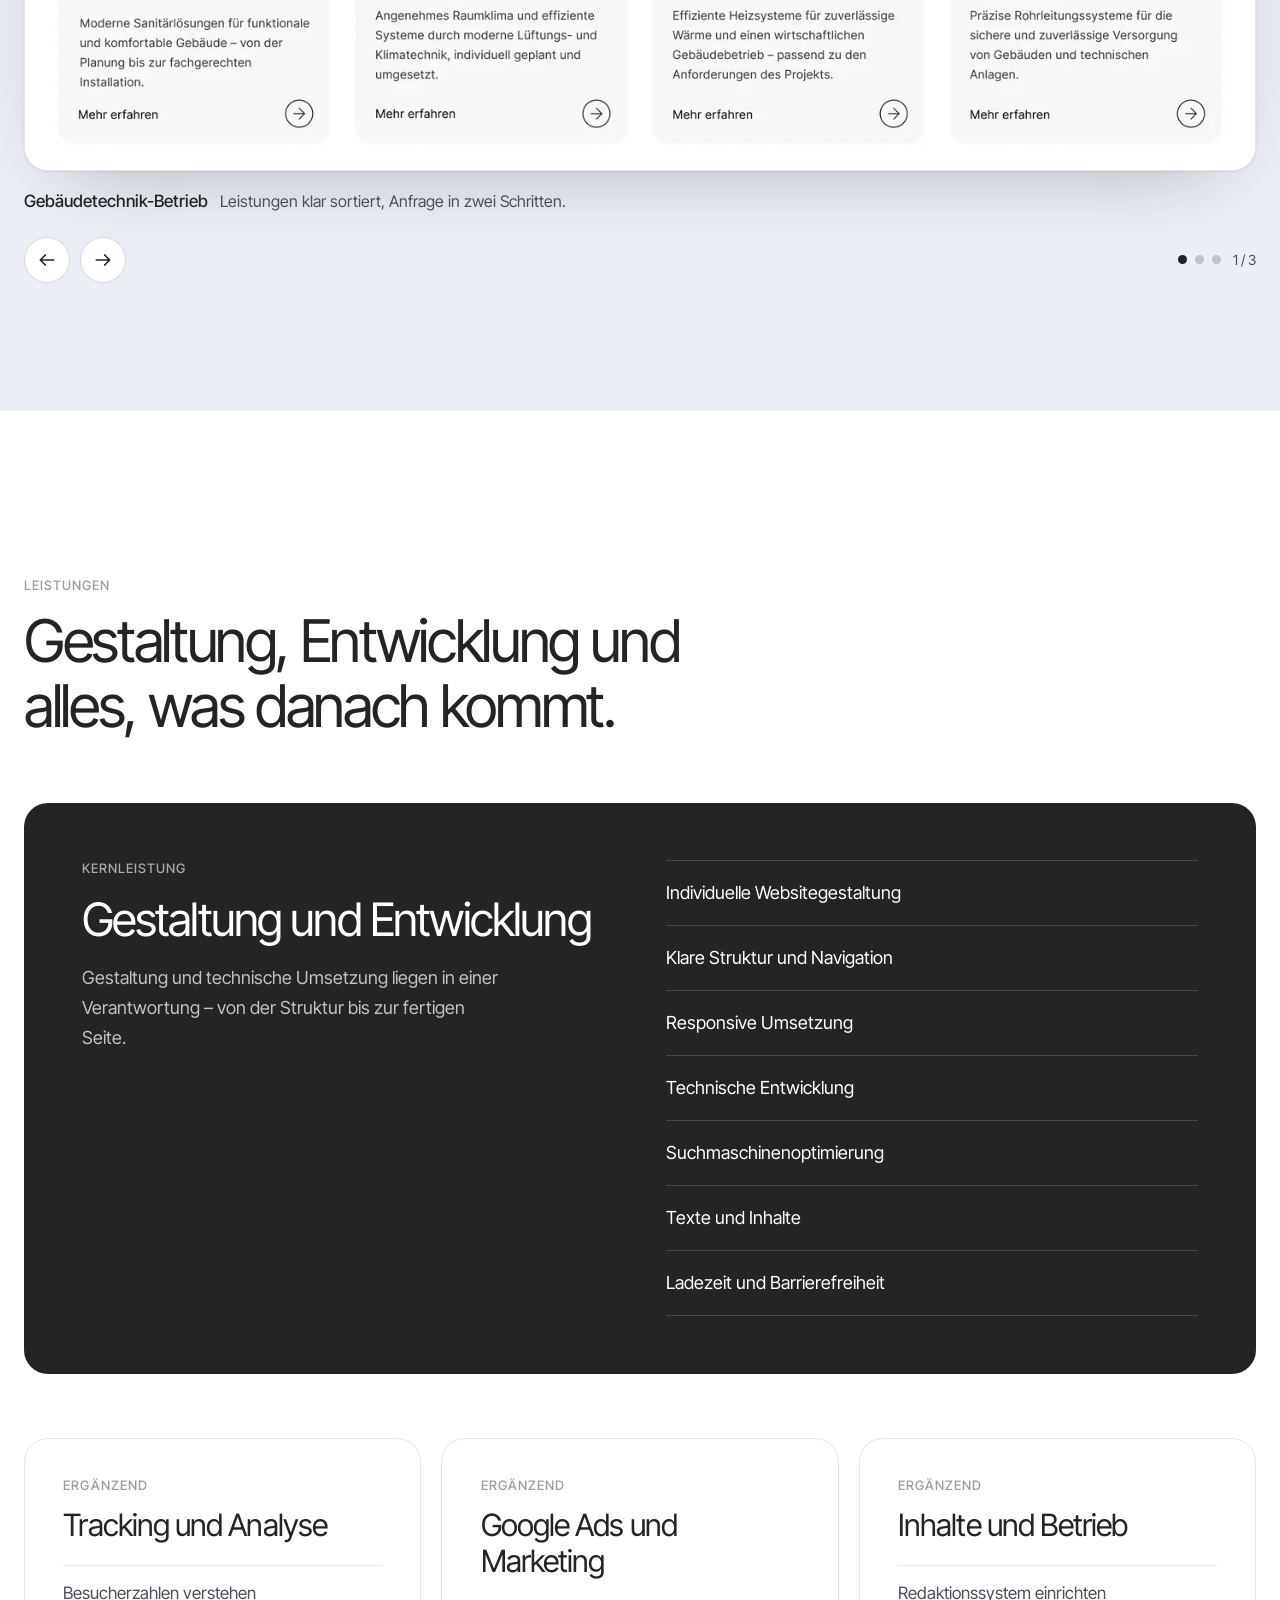
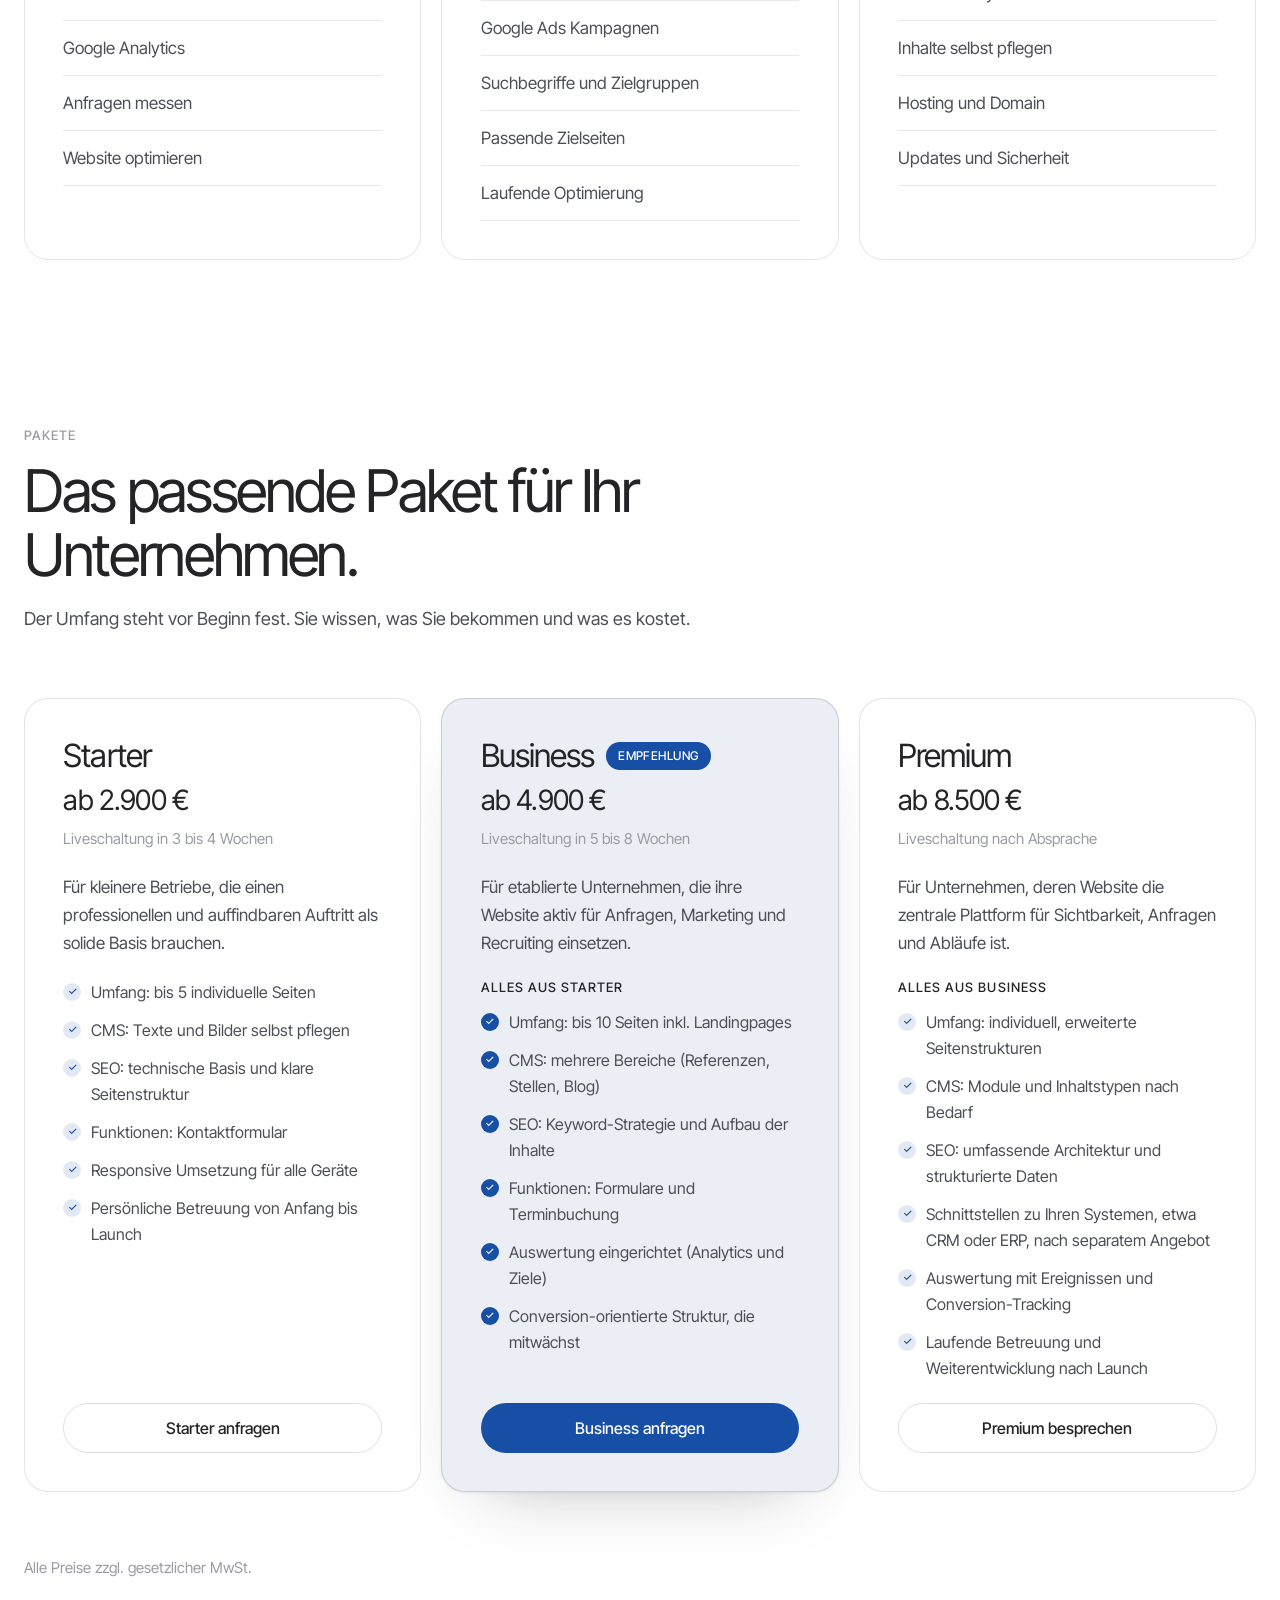
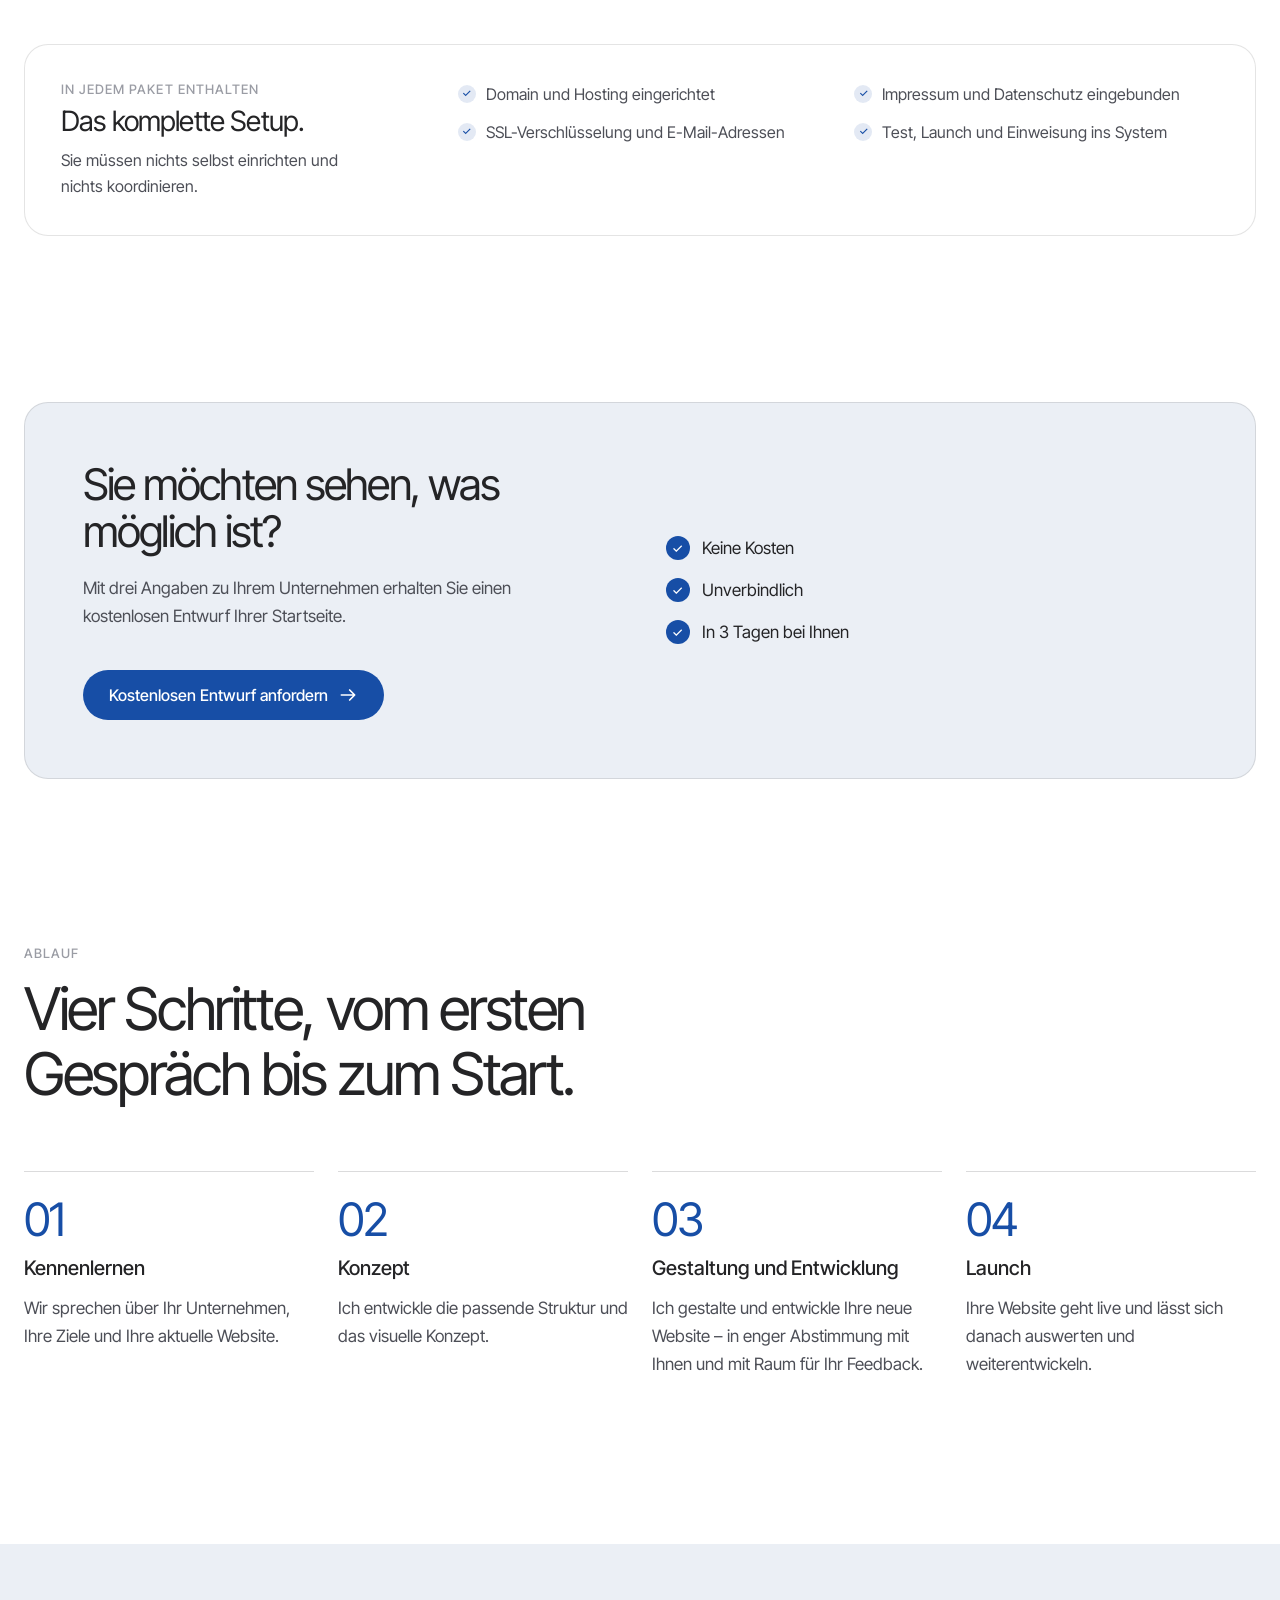
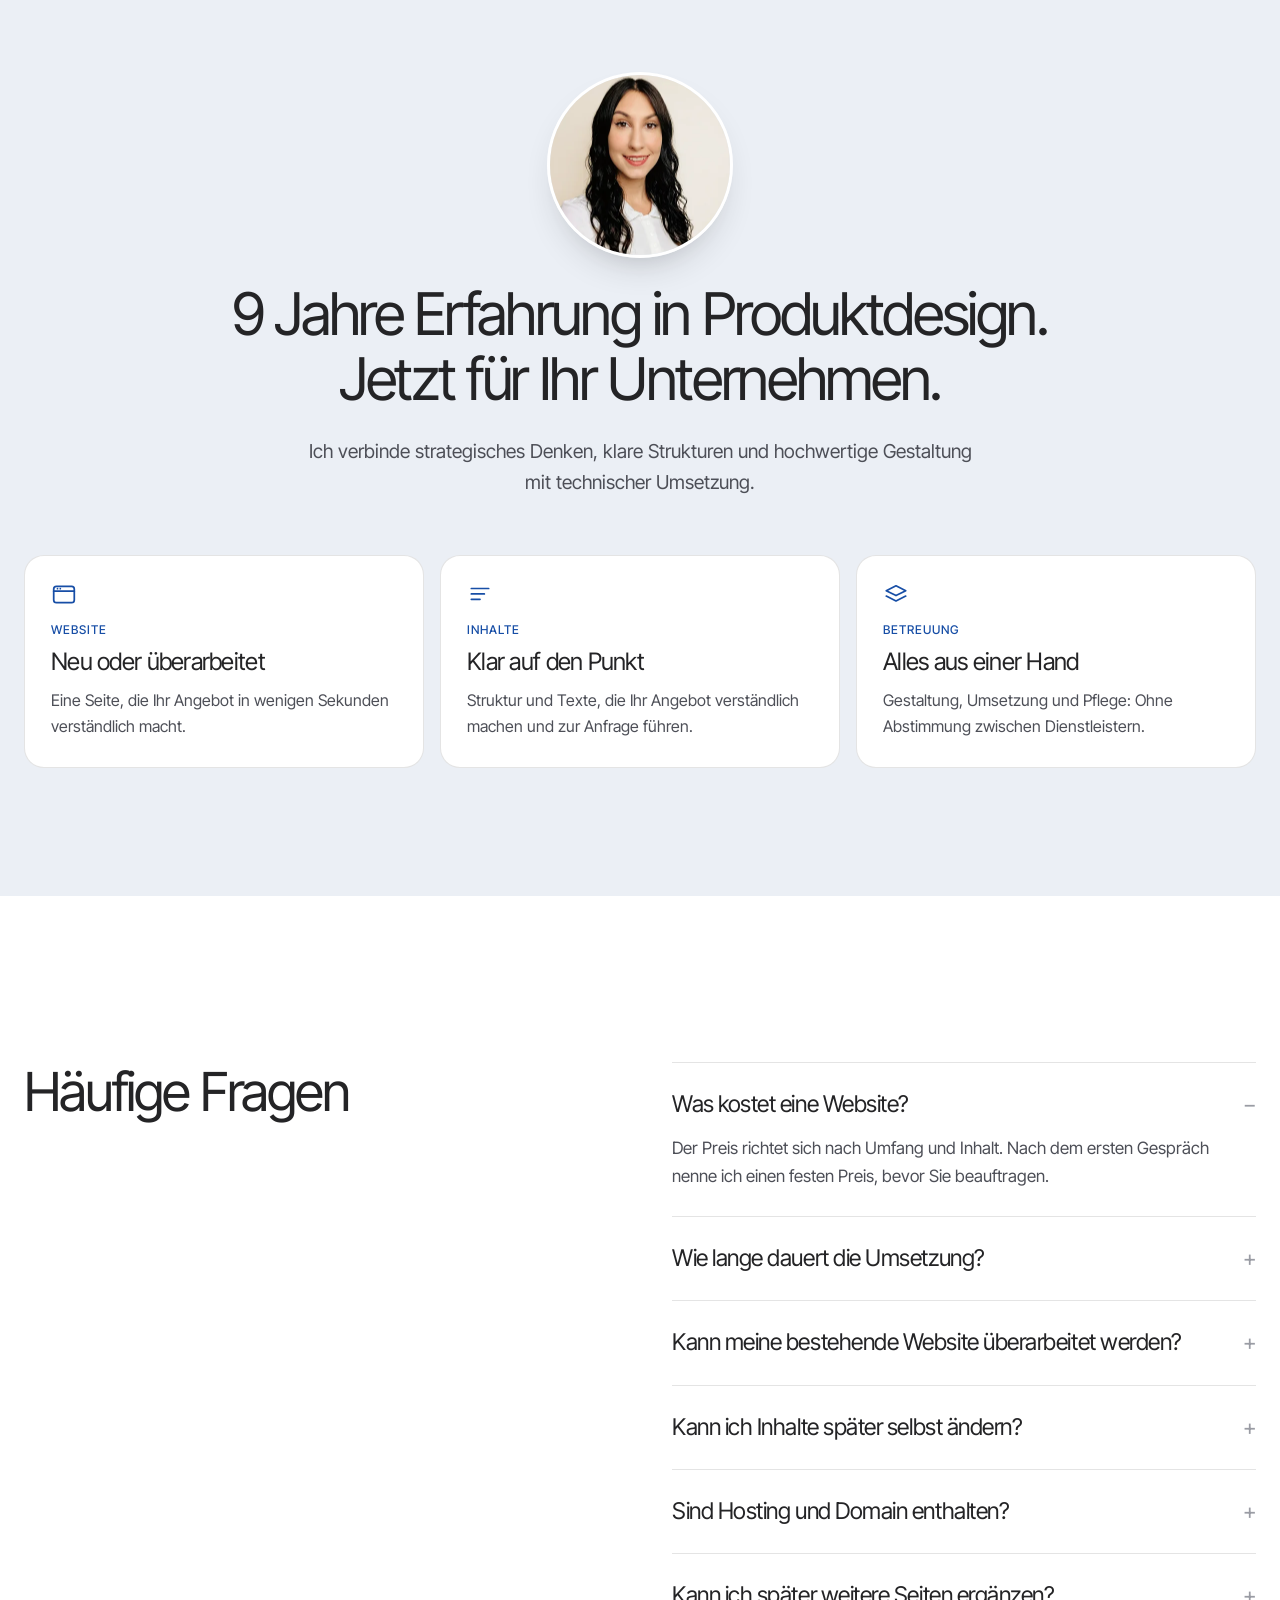
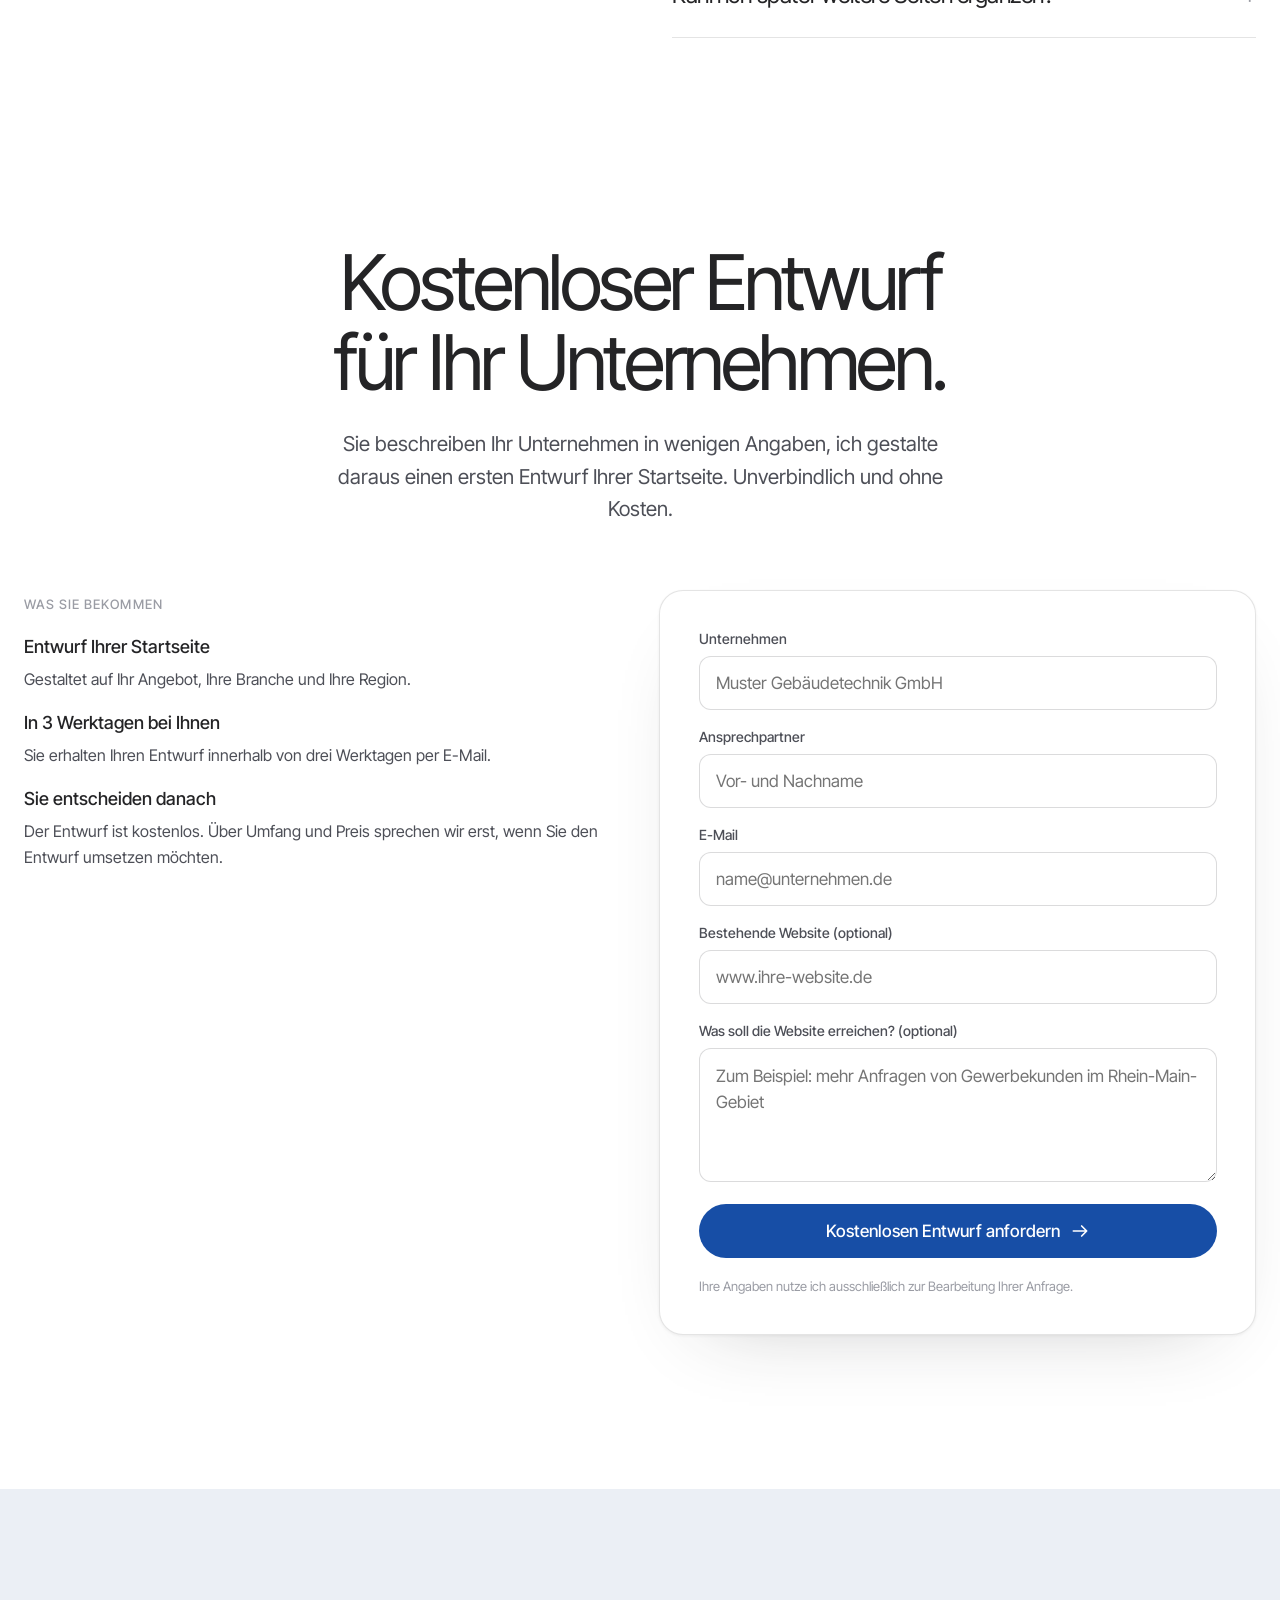
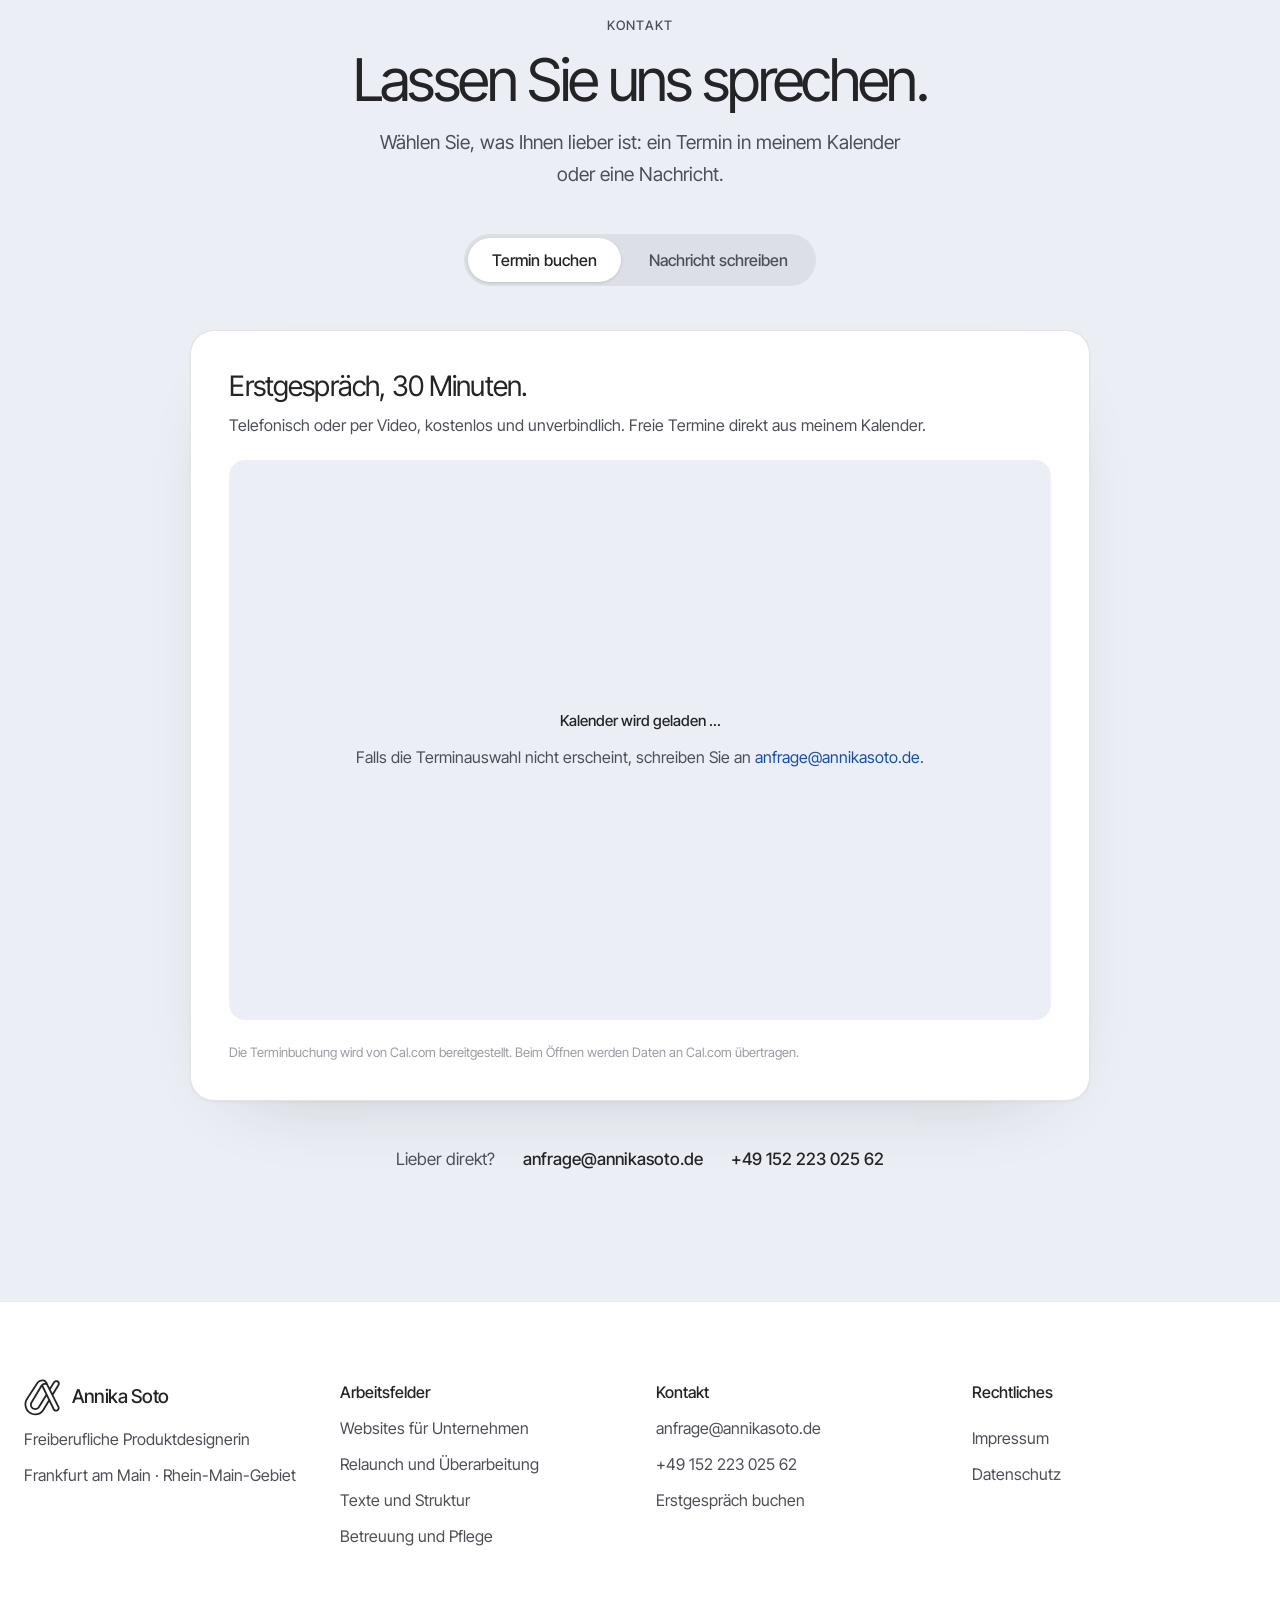
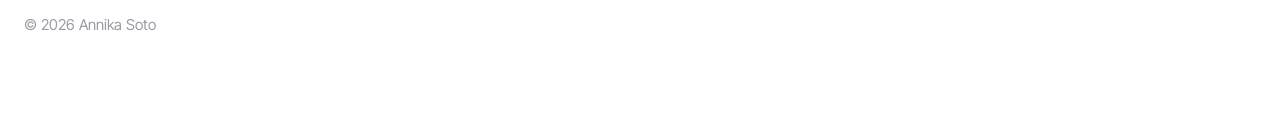
==== commit c0c04fe2: "Breakpoints: kein Ueberlauf auf schmalen Handys, keine einzelnen Karten Raster-Spalten schrumpfen je" ====
--- a/index.html
+++ b/index.html
@@ -23,7 +23,7 @@
 <link rel="preload" as="style" href="https://fonts.googleapis.com/css2?family=Inter+Tight:wght@400;500&display=swap">
 <link rel="stylesheet" href="https://fonts.googleapis.com/css2?family=Inter+Tight:wght@400;500&display=swap">
 <link rel="icon" href="bilder/favicon.svg" type="image/svg+xml">
-<link rel="stylesheet" href="assets/style.css?v=11e85203">
+<link rel="stylesheet" href="assets/style.css?v=59e8b922">
 </head>
 <body>
 <a class="skip-link" href="#inhalt">Zum Inhalt springen</a>
--- a/assets/style.css
+++ b/assets/style.css
@@ -369,4 +369,79 @@
 .h10:hover { color: #174EA6; }
 
 /* --- Fokus --- */
-.f1:focus { border-color: #174EA6; }+.f1:focus { border-color: #174EA6; }
+/* ---------------------------------------------------------------------------
+   ZUSATZ (nicht aus dem Design-Canvas): Raster für alle Bildschirmbreiten.
+
+   1. Mindestbreiten. Die Raster aus dem Entwurf verlangen je Spalte
+      240–300 px. Auf schmalen Handys (320–375 px) bleibt in Karten und
+      Kacheln weniger Platz, die Spalte lief dann über den Rand hinaus.
+      min(…, 100%) lässt sie stattdessen auf die verfügbare Breite schrumpfen.
+   2. Keine einzelnen Nachzügler. auto-fit bricht vier Karten bei manchen
+      Breiten in 3 + 1, drei Karten in 2 + 1 um. Hier stehen die Spalten
+      deshalb fest: vier Karten als 1, 2 oder 4 Spalten, drei Karten als
+      1 oder 3 Spalten – dazwischen überspannt die dritte Karte die Zeile.
+   --------------------------------------------------------------------------- */
+.s22, .s122 { grid-template-columns: repeat(auto-fit, minmax(min(240px, 100%), 1fr)); }
+.s31, .s84 { grid-template-columns: repeat(auto-fit, minmax(min(290px, 100%), 1fr)); }
+.s69, .s105 { grid-template-columns: repeat(auto-fit, minmax(min(280px, 100%), 1fr)); }
+.s76, .s124, .s137 { grid-template-columns: repeat(auto-fit, minmax(min(300px, 100%), 1fr)); }
+.s100 { grid-template-columns: repeat(auto-fit, minmax(min(240px, 100%), 1fr)); }
+.s113 { grid-template-columns: repeat(auto-fit, minmax(min(230px, 100%), 1fr)); }
+.s170 { grid-template-columns: repeat(auto-fit, minmax(min(200px, 100%), 1fr)); }
+
+/* Vier Karten: 1 → 2 → 4 Spalten */
+@media (max-width: 559px) { .s22, .s113 { grid-template-columns: 1fr; } }
+@media (min-width: 560px) { .s22, .s113 { grid-template-columns: repeat(2, minmax(0, 1fr)); } }
+@media (min-width: 1100px) { .s22 { grid-template-columns: repeat(4, minmax(0, 1fr)); } }
+@media (min-width: 1024px) { .s113 { grid-template-columns: repeat(4, minmax(0, 1fr)); } }
+
+@media (max-width: 639px) { .s31 { grid-template-columns: 1fr; } }
+@media (min-width: 640px) { .s31 { grid-template-columns: repeat(2, minmax(0, 1fr)); } }
+@media (min-width: 1200px) { .s31 { grid-template-columns: repeat(4, minmax(0, 1fr)); } }
+
+@media (max-width: 479px) { .s170 { grid-template-columns: 1fr; } }
+@media (min-width: 480px) { .s170 { grid-template-columns: repeat(2, minmax(0, 1fr)); } }
+@media (min-width: 900px) { .s170 { grid-template-columns: repeat(4, minmax(0, 1fr)); } }
+
+/* Drei Karten: 1 Spalte → 2 Spalten mit breiter dritter Karte → 3 Spalten */
+@media (max-width: 699px) { .s76, .s84, .s122 { grid-template-columns: 1fr; } }
+@media (min-width: 700px) and (max-width: 1023px) {
+  .s76, .s84, .s122 { grid-template-columns: repeat(2, minmax(0, 1fr)); }
+  .s76 > :nth-child(3), .s84 > :nth-child(3), .s122 > :nth-child(3) { grid-column: 1 / -1; }
+}
+@media (min-width: 1024px) { .s76, .s84, .s122 { grid-template-columns: repeat(3, minmax(0, 1fr)); } }
+
+/* „Das komplette Setup": Überschrift + zwei Listen. Zweispaltig steht die
+   Überschrift über beiden Listen statt neben nur einer. */
+@media (max-width: 599px) { .s100 { grid-template-columns: 1fr; } }
+@media (min-width: 600px) and (max-width: 1023px) {
+  .s100 { grid-template-columns: repeat(2, minmax(0, 1fr)); }
+  .s100 > .s101 { grid-column: 1 / -1; max-width: none; }
+}
+@media (min-width: 1024px) { .s100 { grid-template-columns: repeat(3, minmax(0, 1fr)); } }
+
+/* Knopf mit fester Inhaltsbreite: darf auf schmalen Handys umbrechen. */
+.s109 { max-width: 100%; box-sizing: border-box; }
+
+/* Die Referenzbilder sind 100 % breit plus 1 px Rahmen je Seite und standen
+   dadurch 2 px über. */
+.s55, .s59 { box-sizing: border-box; }
+
+/* Lange Einzelwörter (z. B. „Datenschutzerklärung") passen auf 320 px nicht
+   in eine Zeile. Nur auf schmalen Bildschirmen, damit am Desktop keine
+   Überschrift zusätzlich getrennt wird. */
+@media (max-width: 479px) {
+  .s16, .s29, .s52, .s71, .s106, .s120, .s126, .s135, .s155, .s178 {
+    hyphens: auto;
+    -webkit-hyphens: auto;
+    overflow-wrap: break-word;
+  }
+}
+/* Der Kopf der Rechtstexte richtete seine Breite nach dem längsten Wort und
+   wurde dadurch breiter als der Bildschirm. Gestreckt nimmt er die
+   verfügbare Breite (höchstens 820 px), das Wort wird umbrochen. */
+.s177 { align-self: stretch; }
+/* Nicht jeder Browser trennt deutsch. Damit „Datenschutzerklärung" auf
+   320 px trotzdem ganz in eine Zeile passt, wird der Titel dort kleiner. */
+@media (max-width: 379px) { .s178 { font-size: 30px; } }
